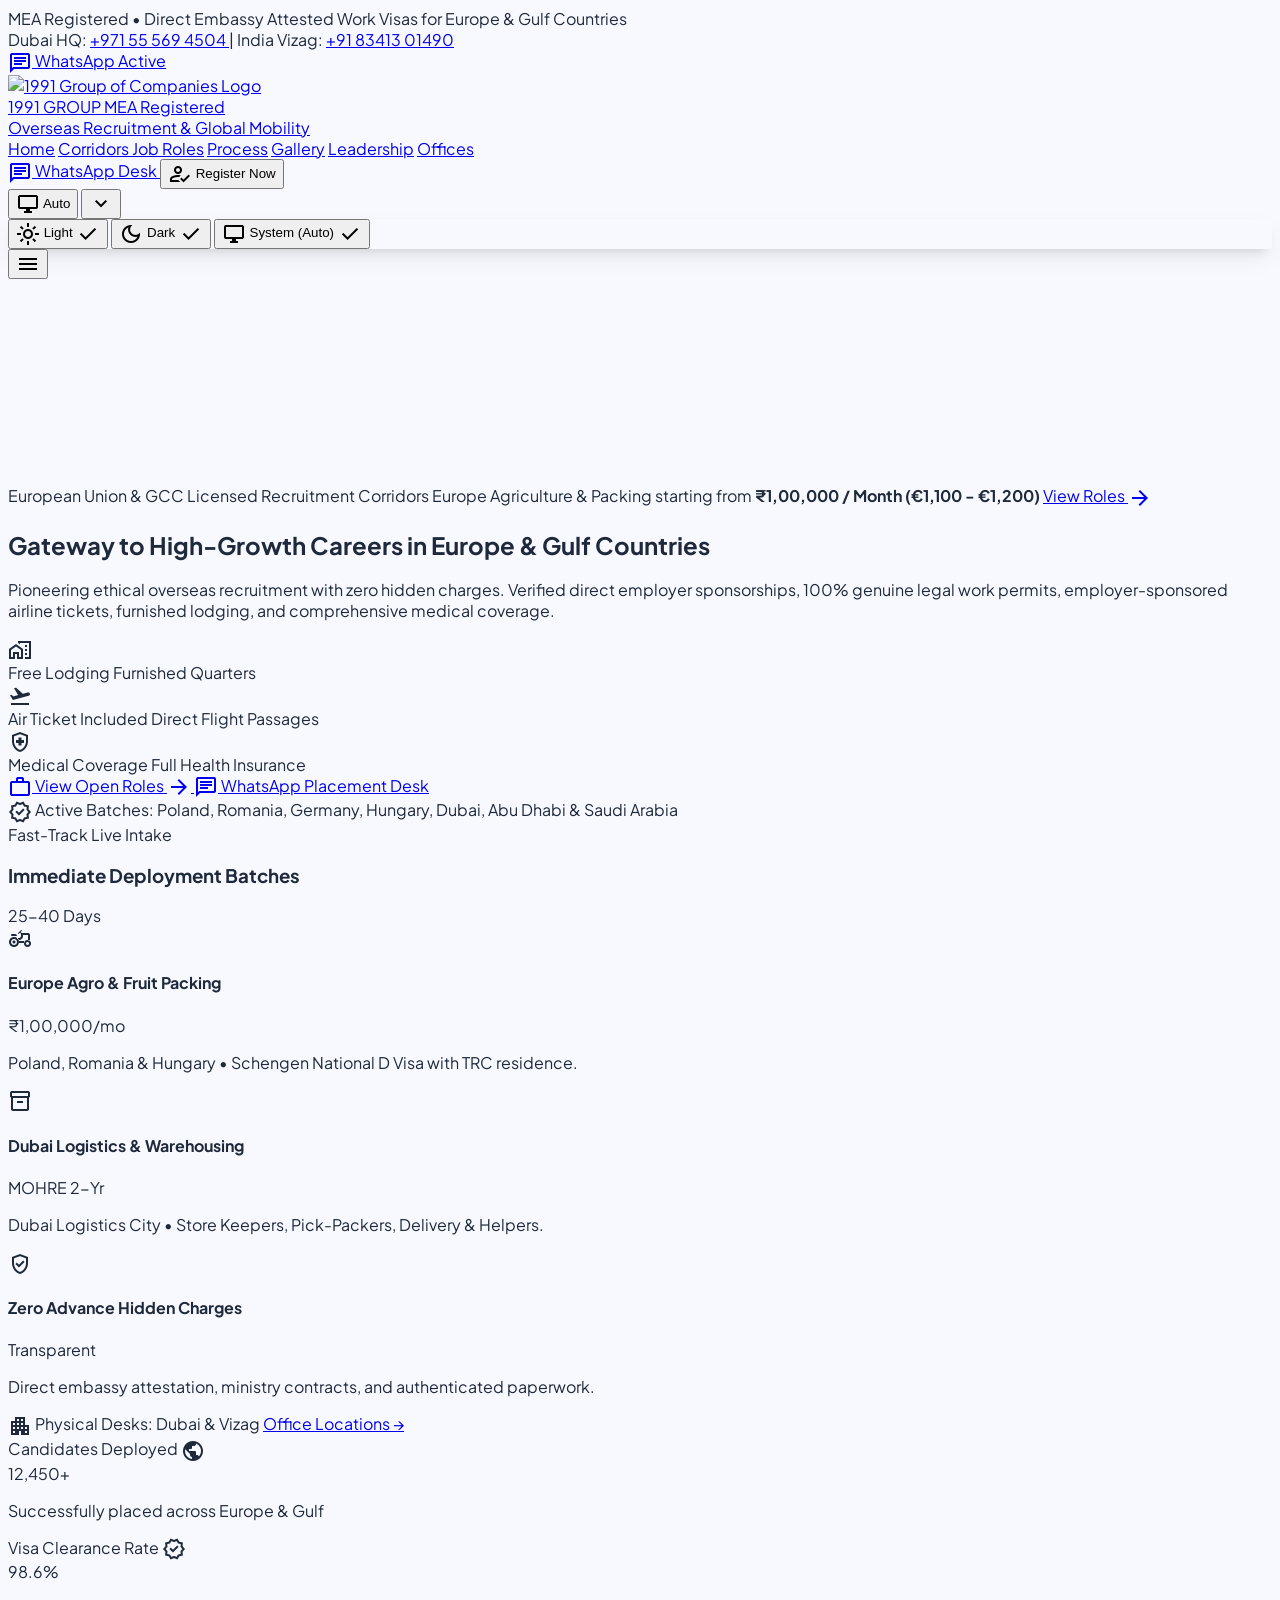
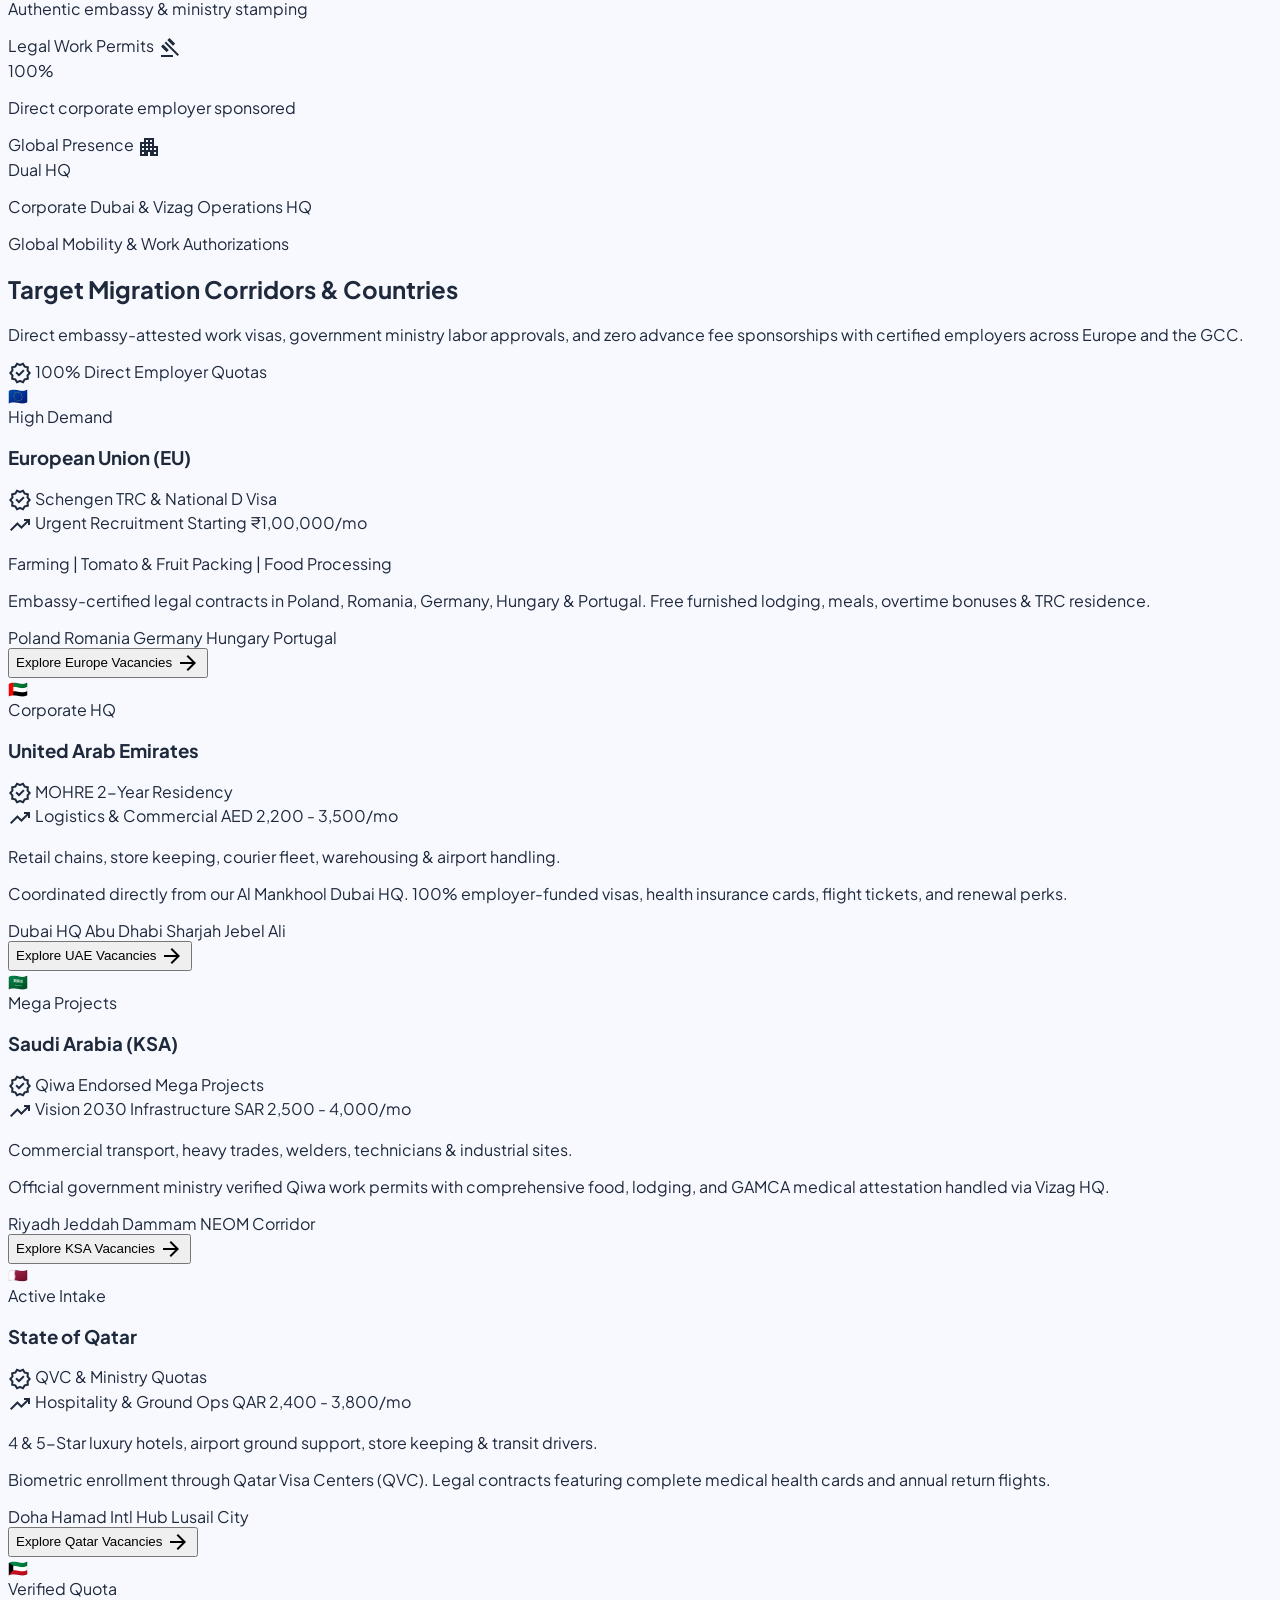
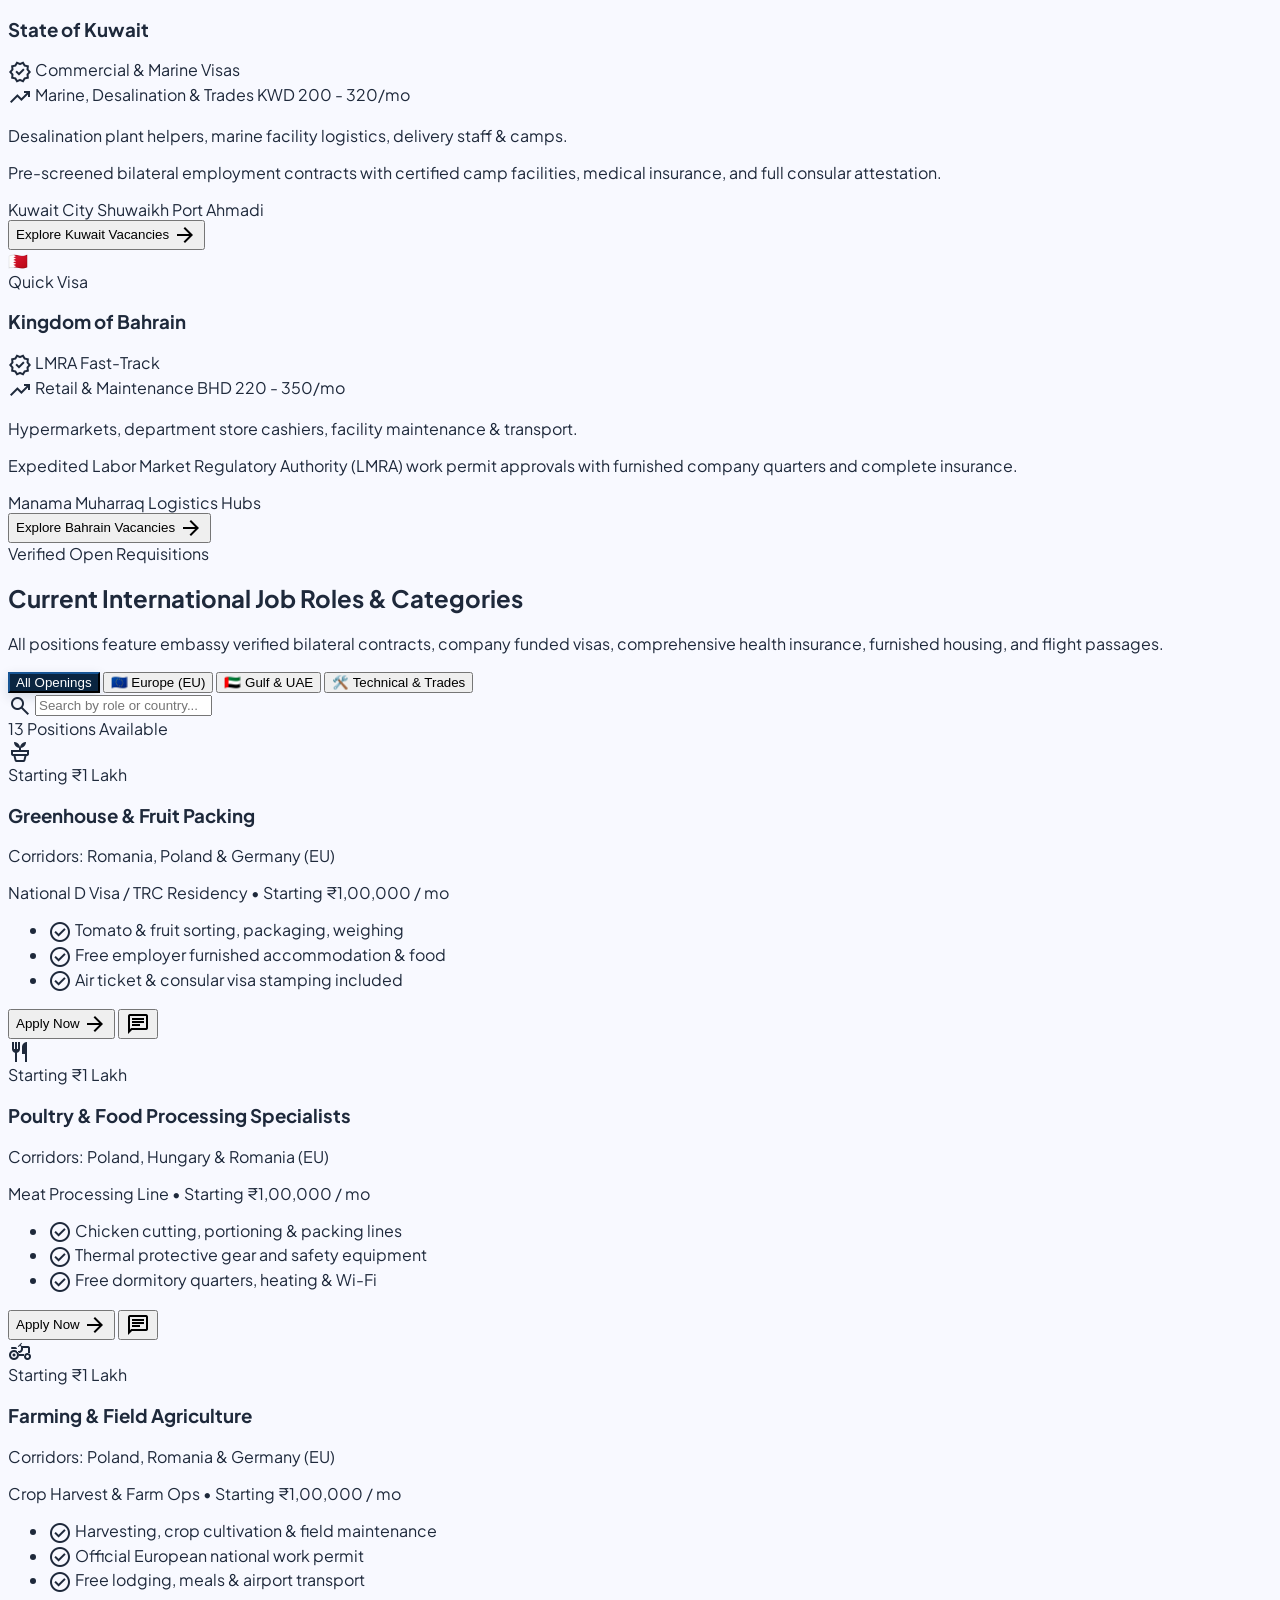
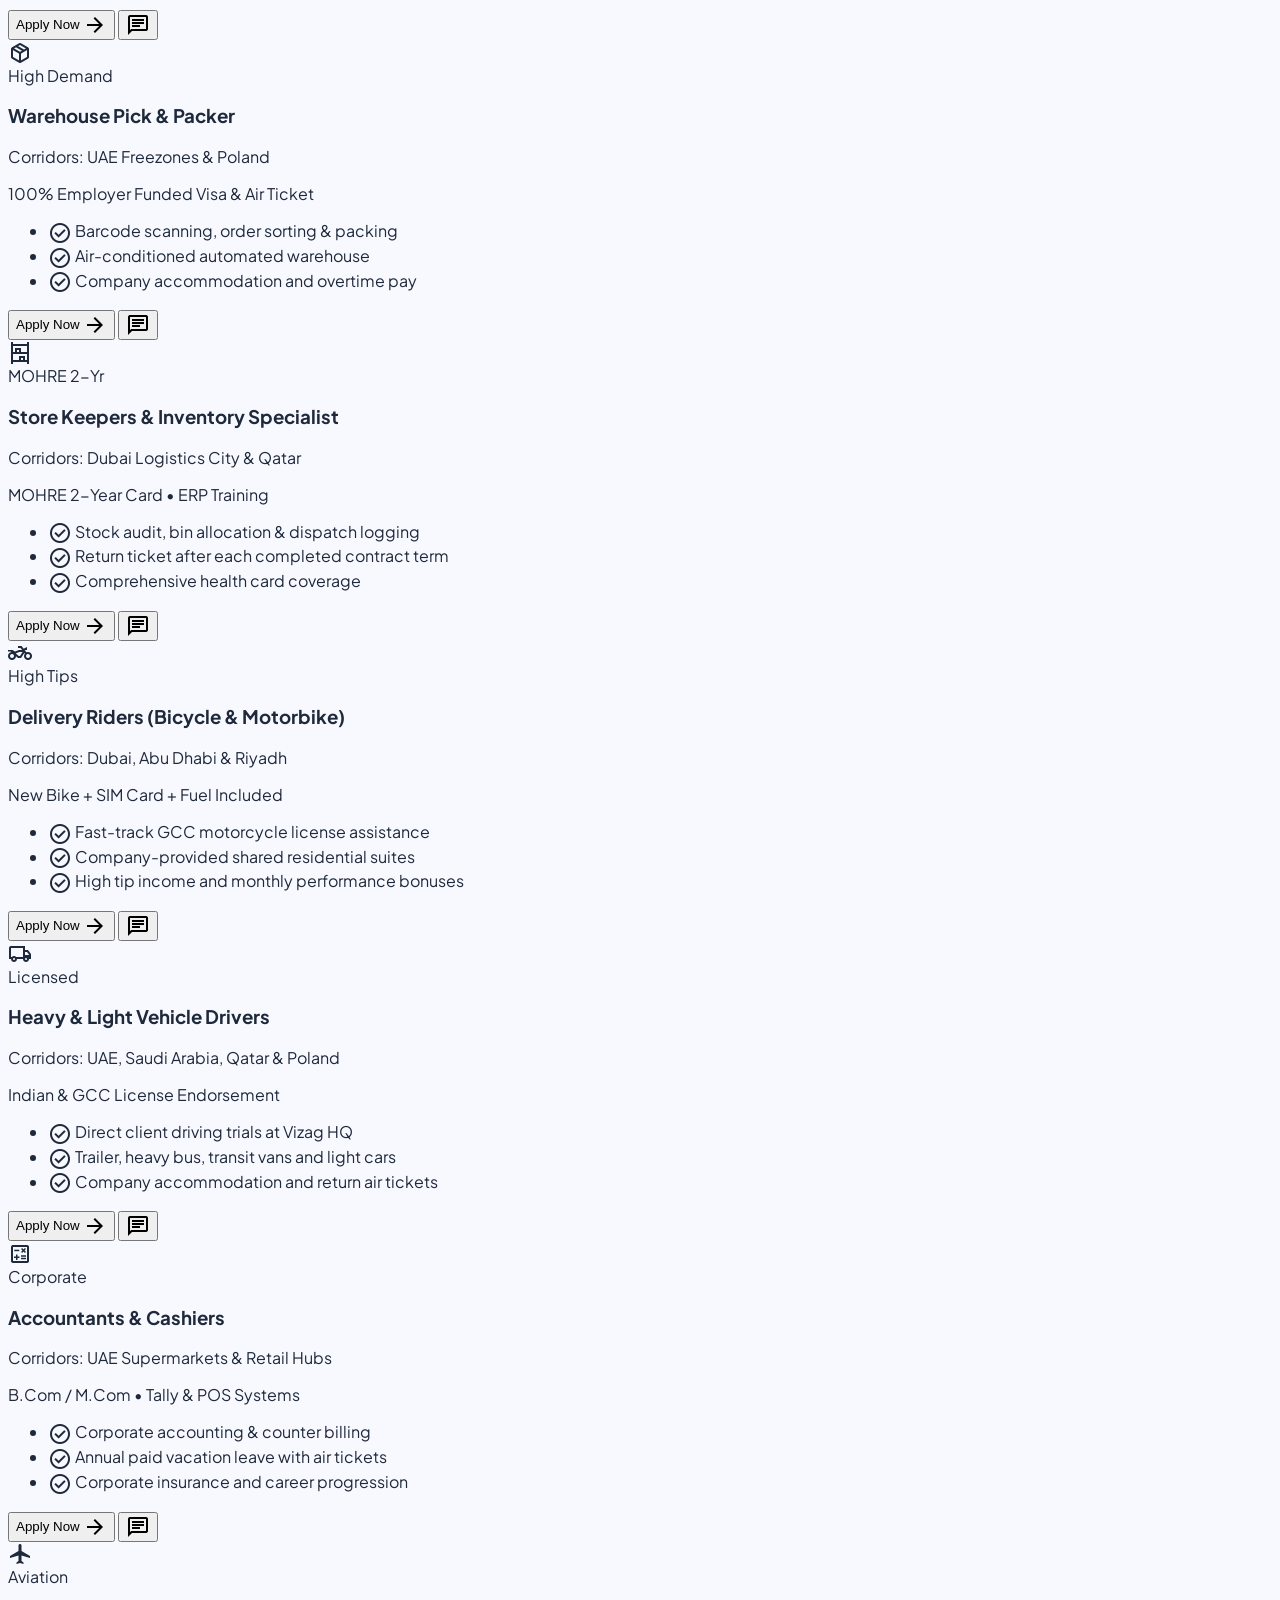
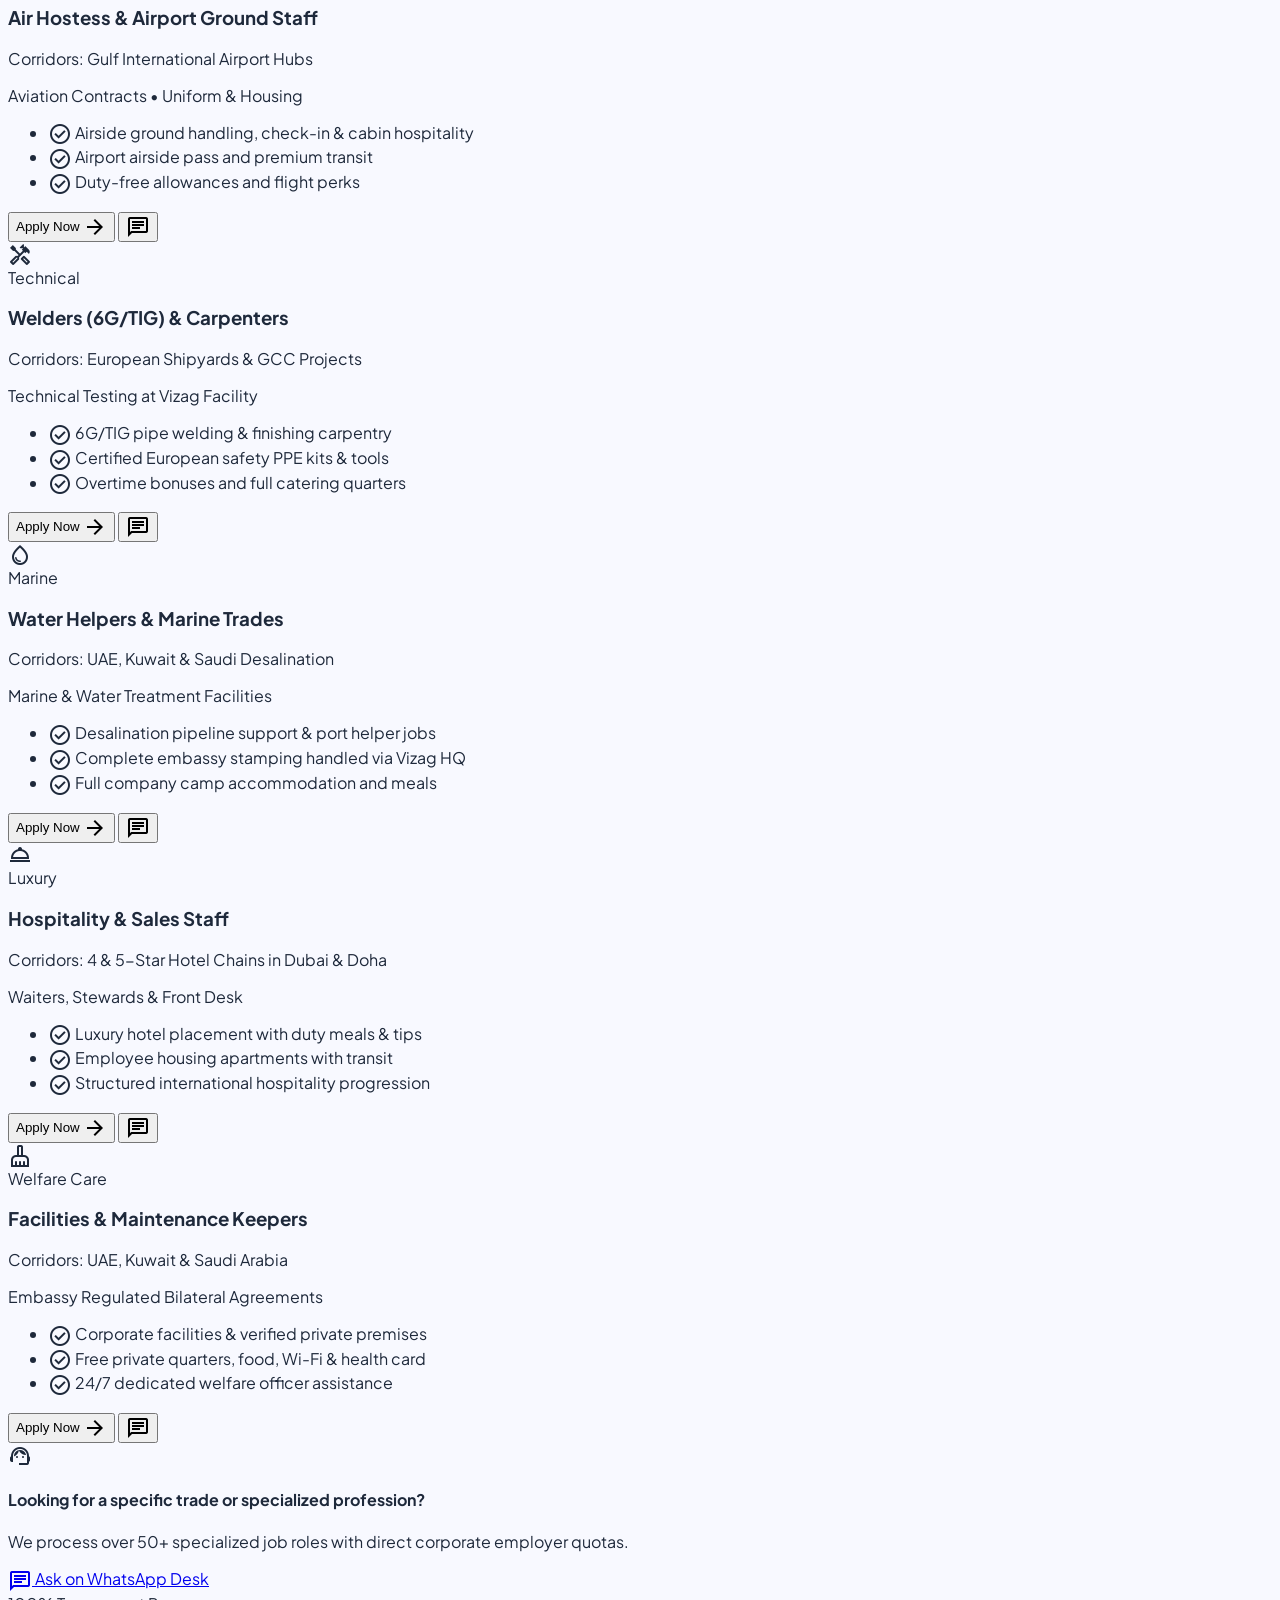
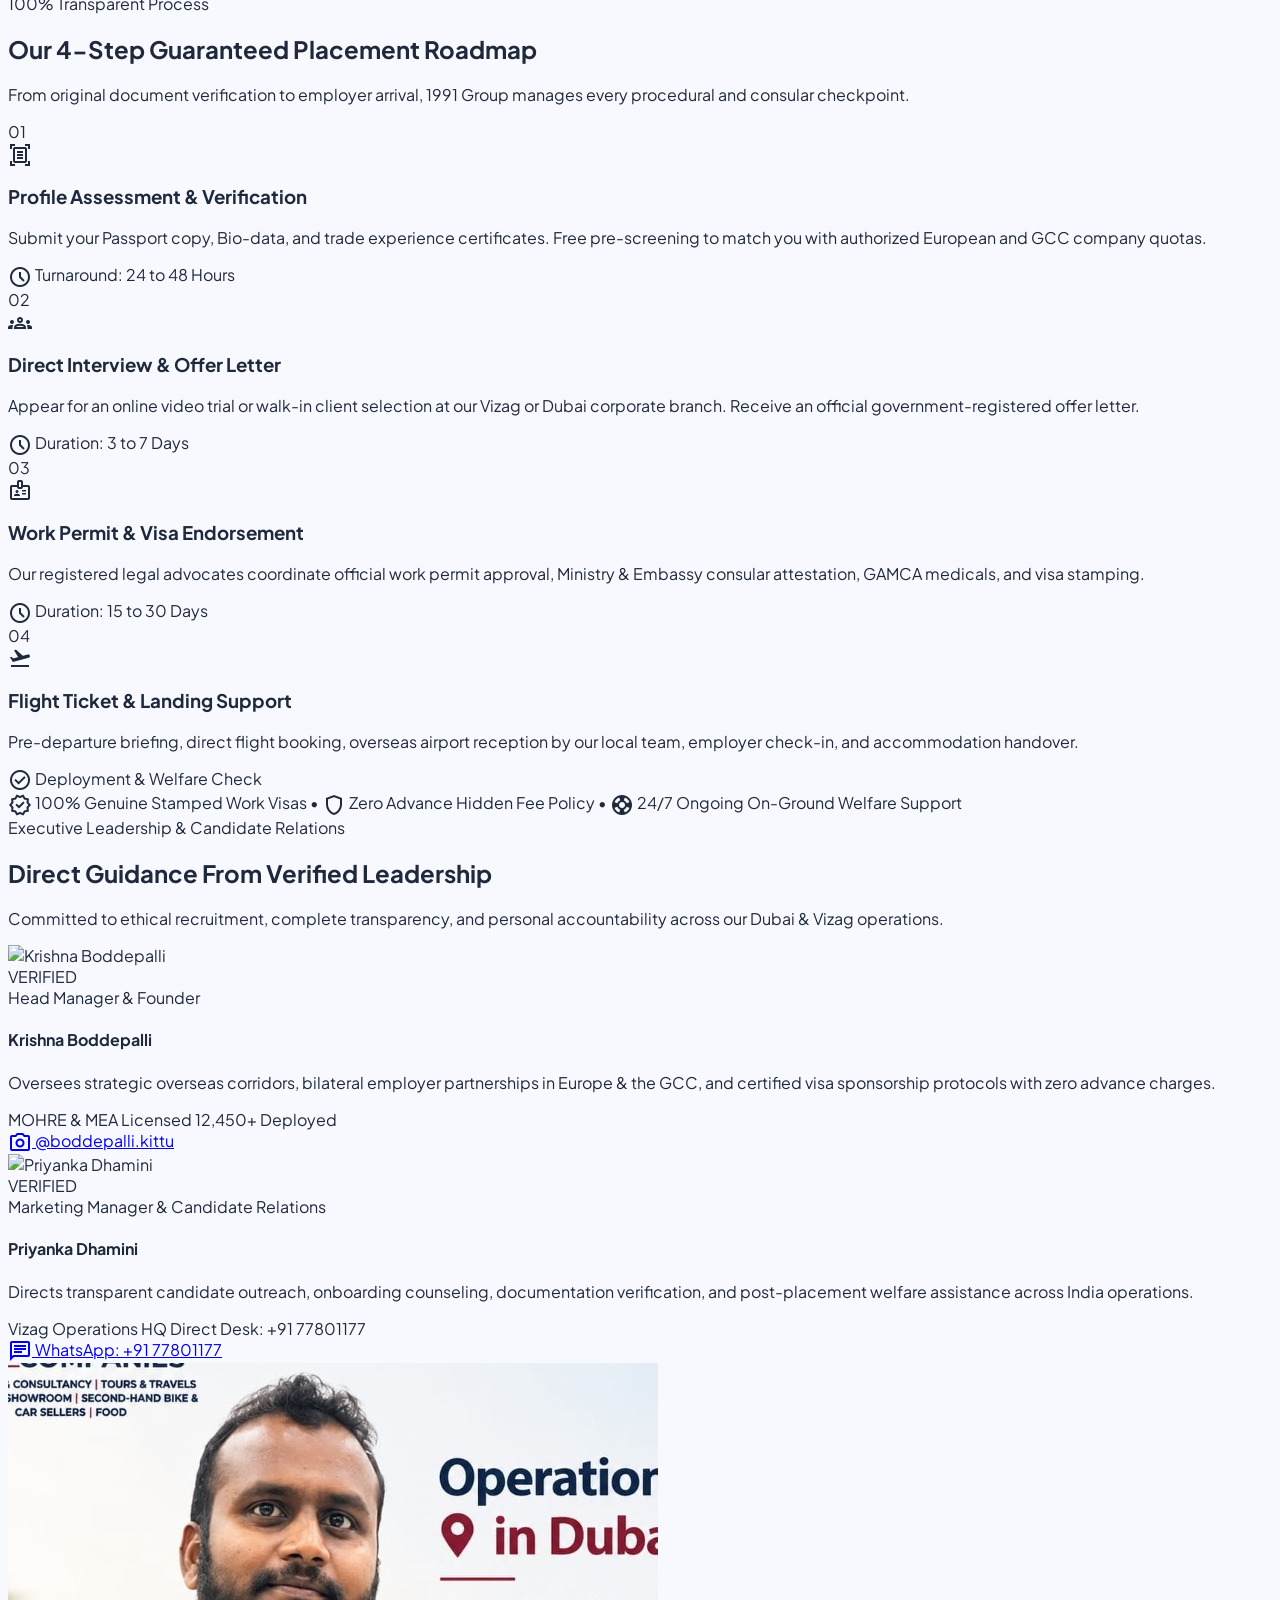
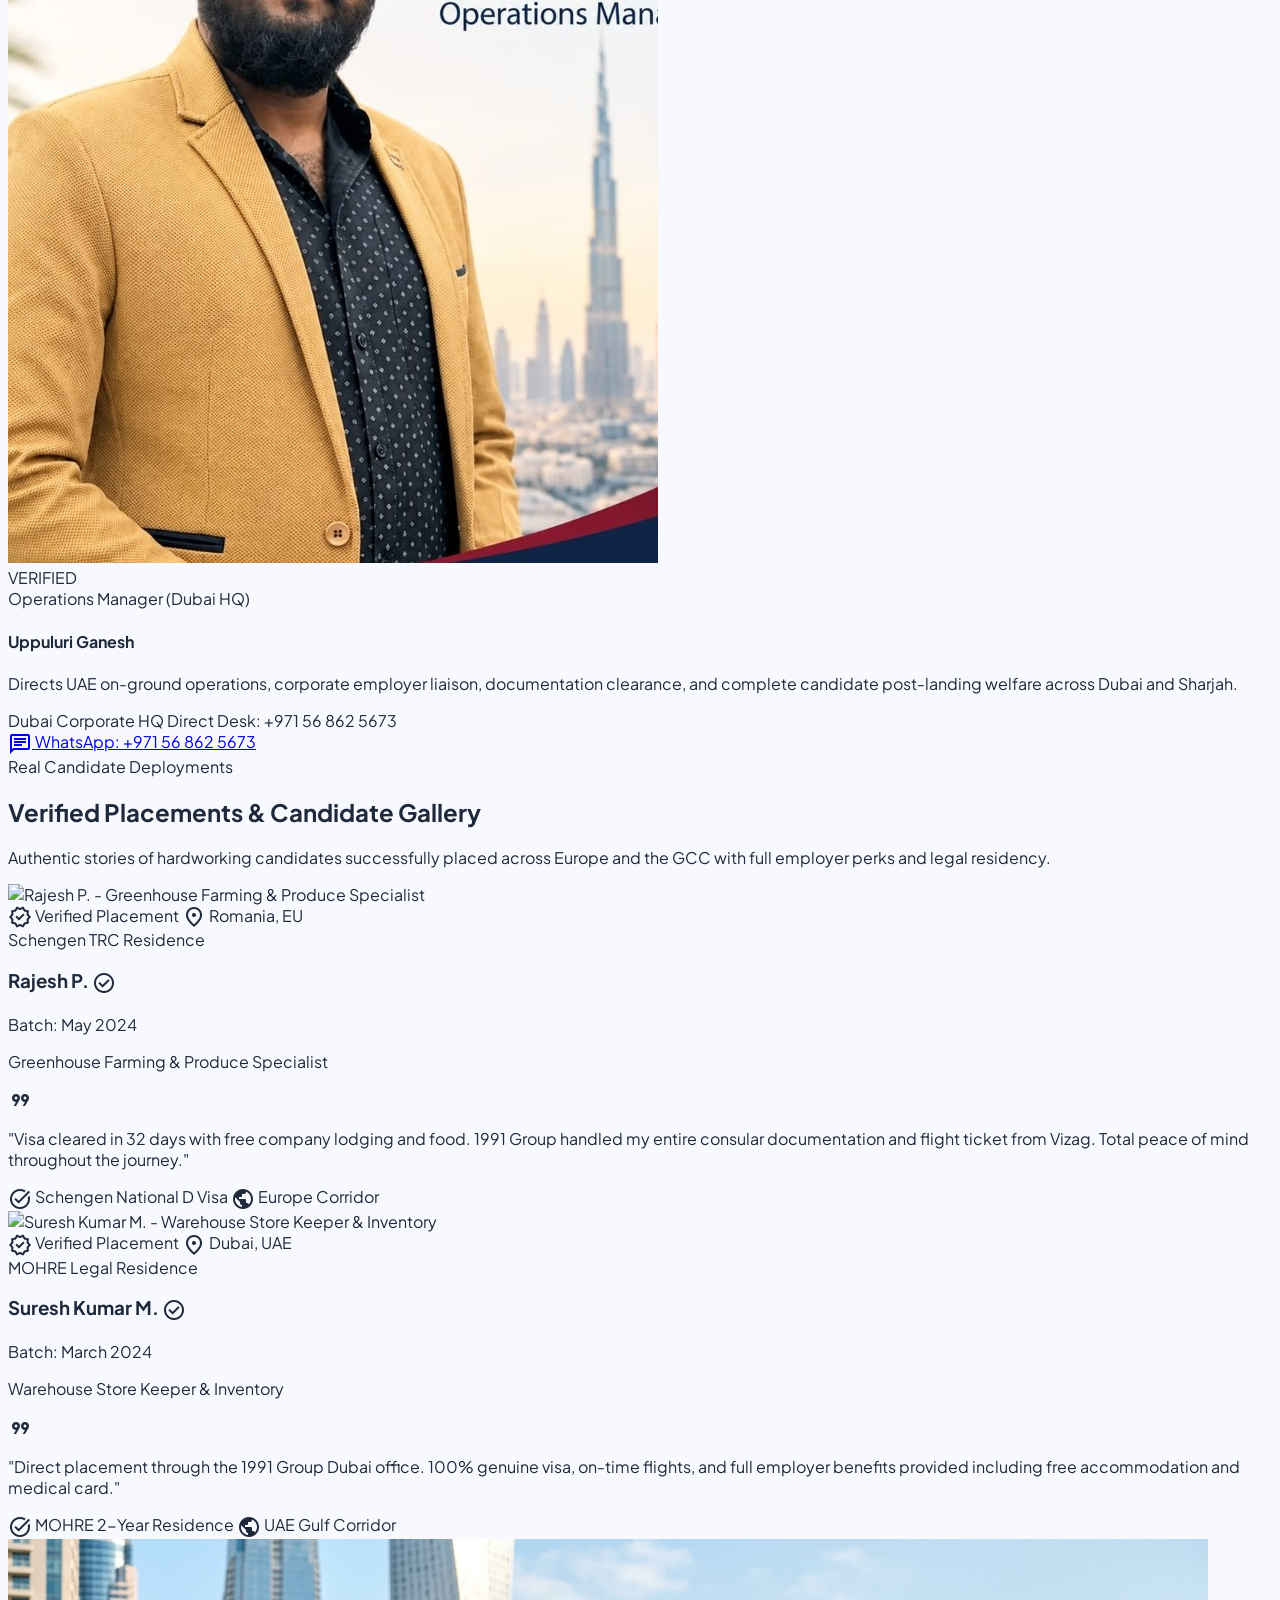
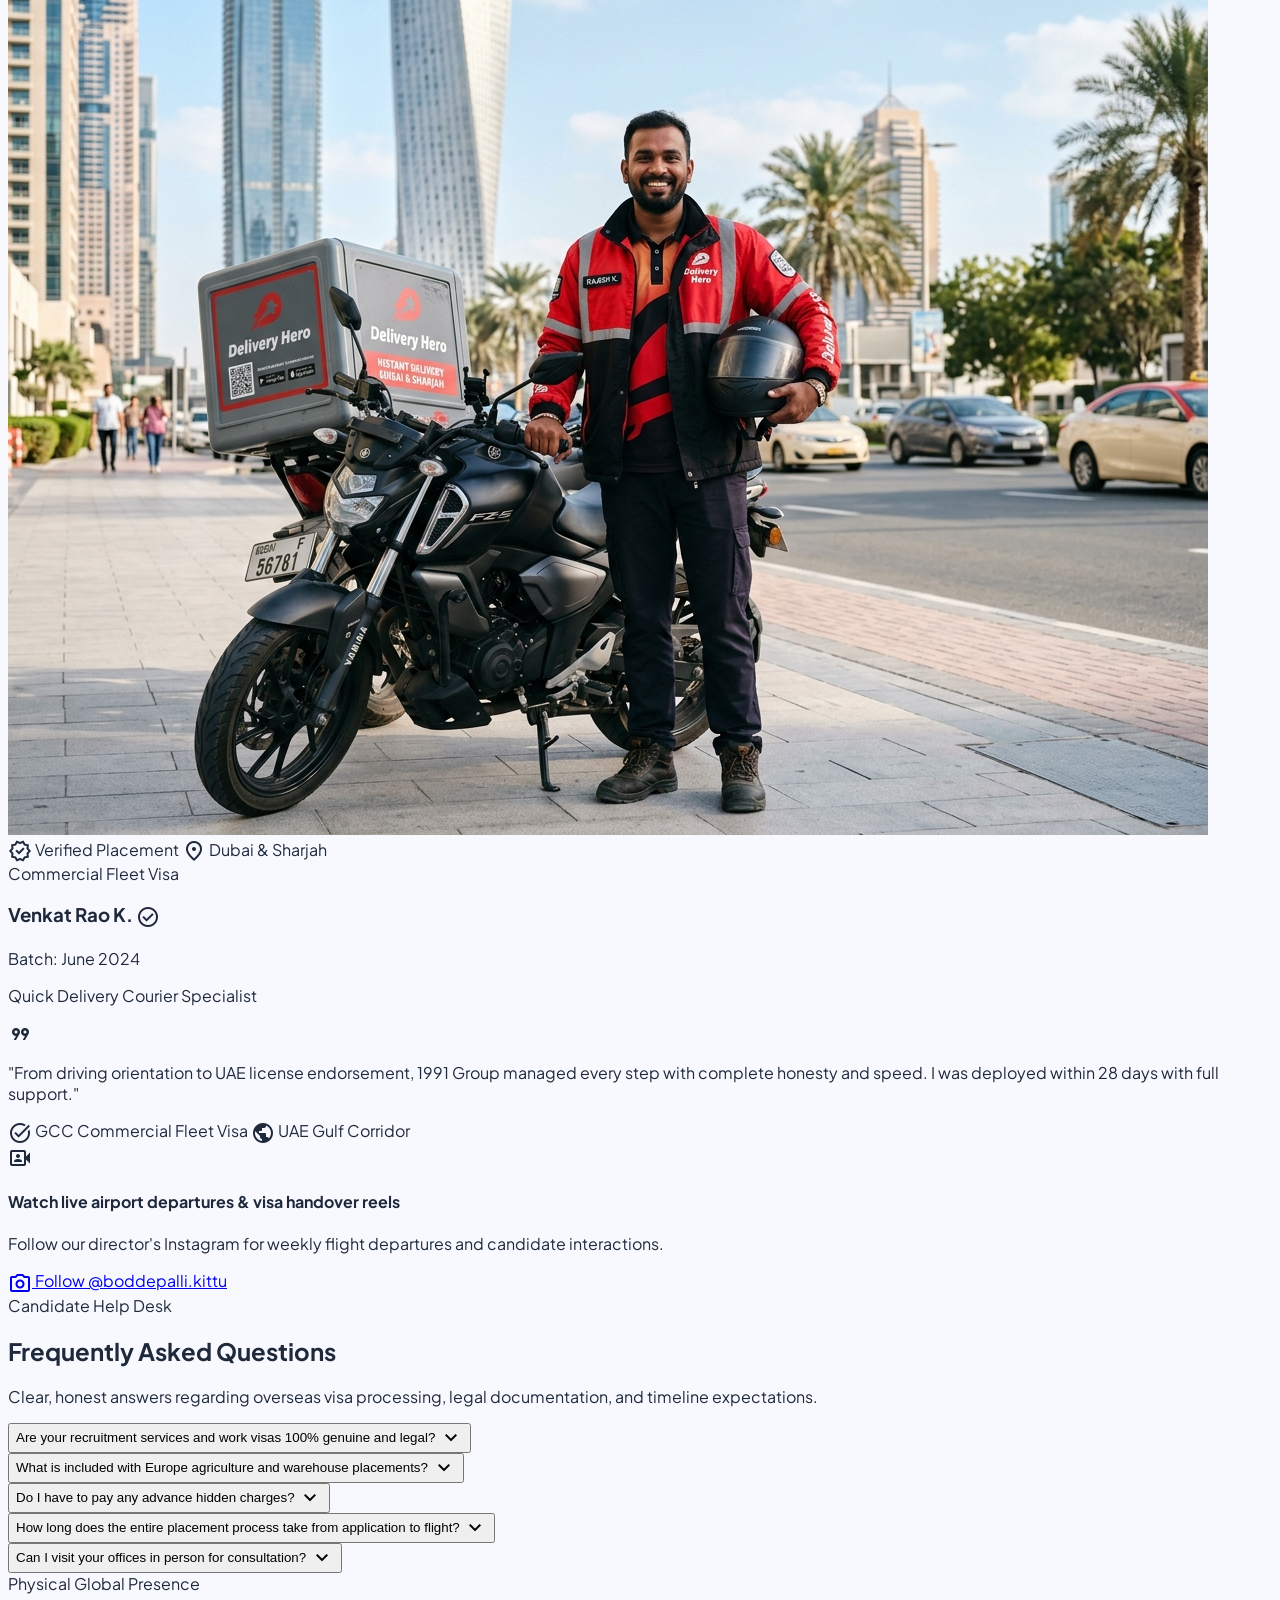
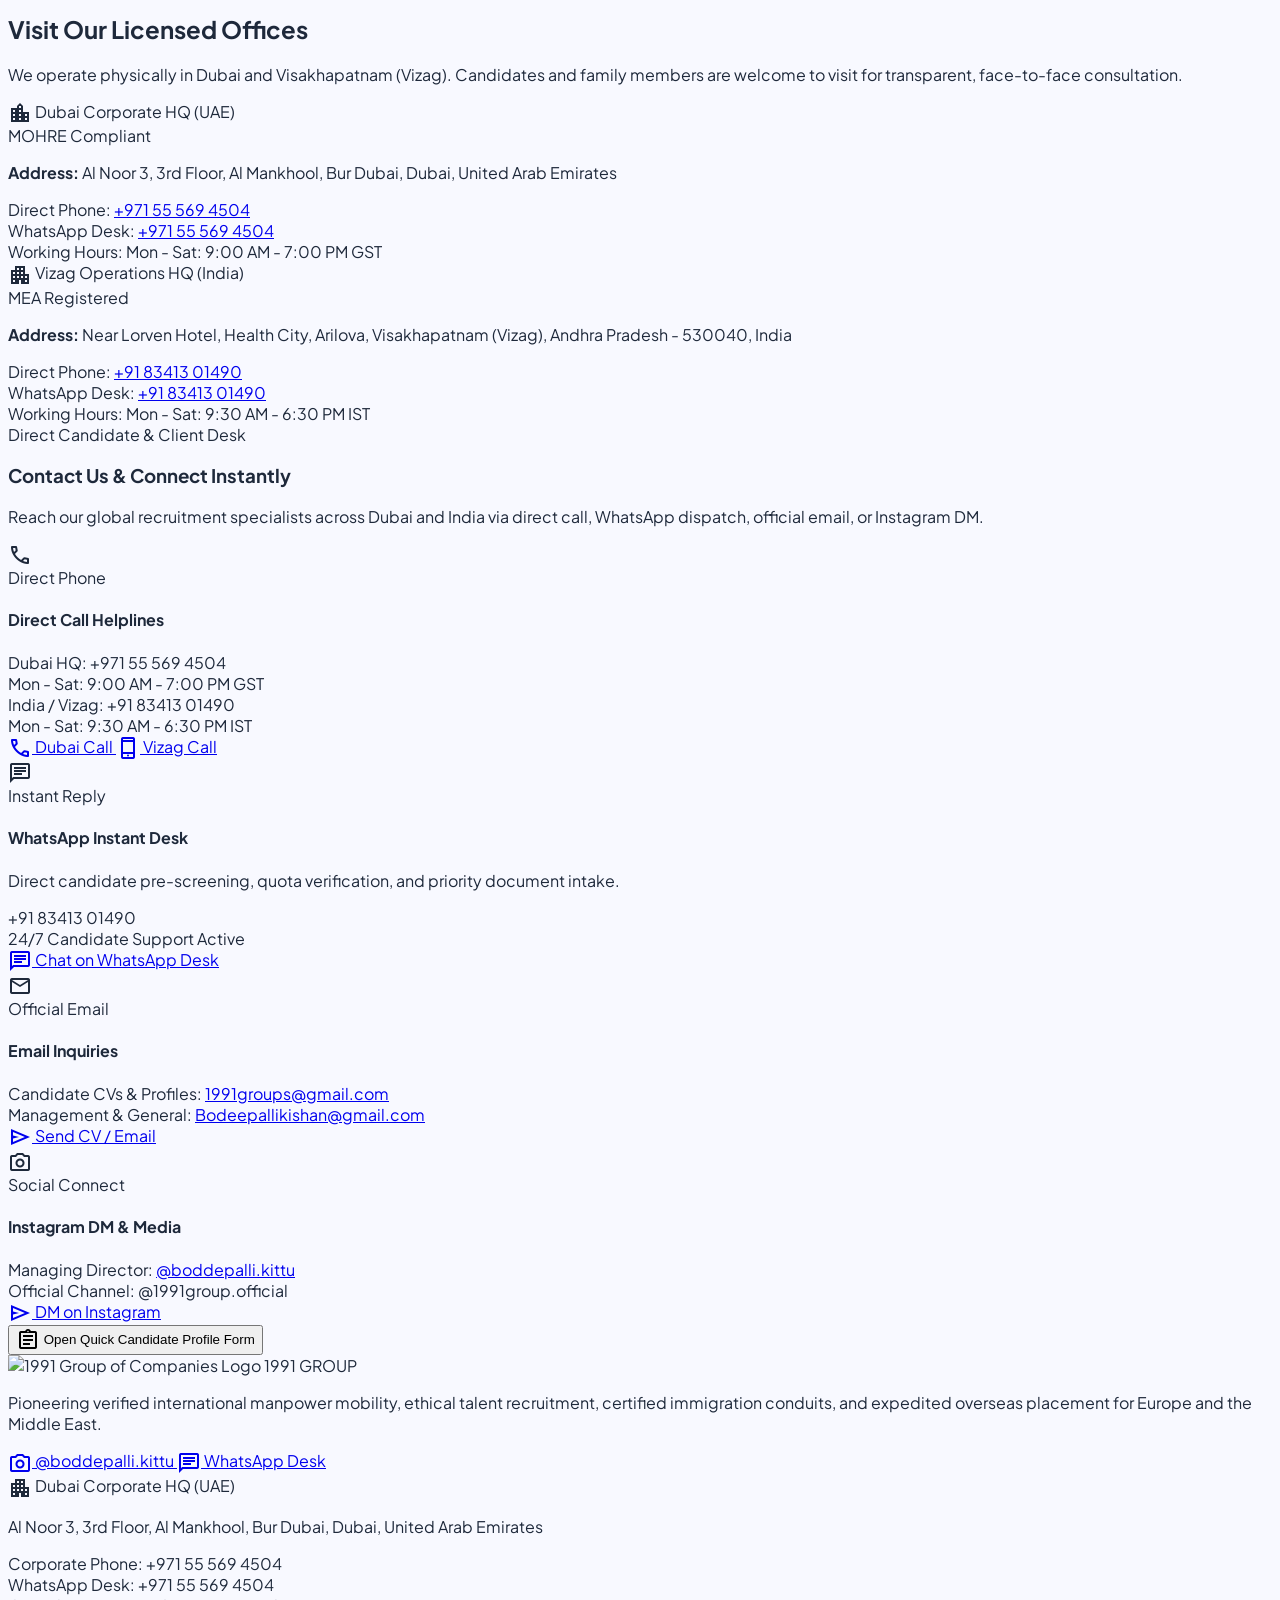
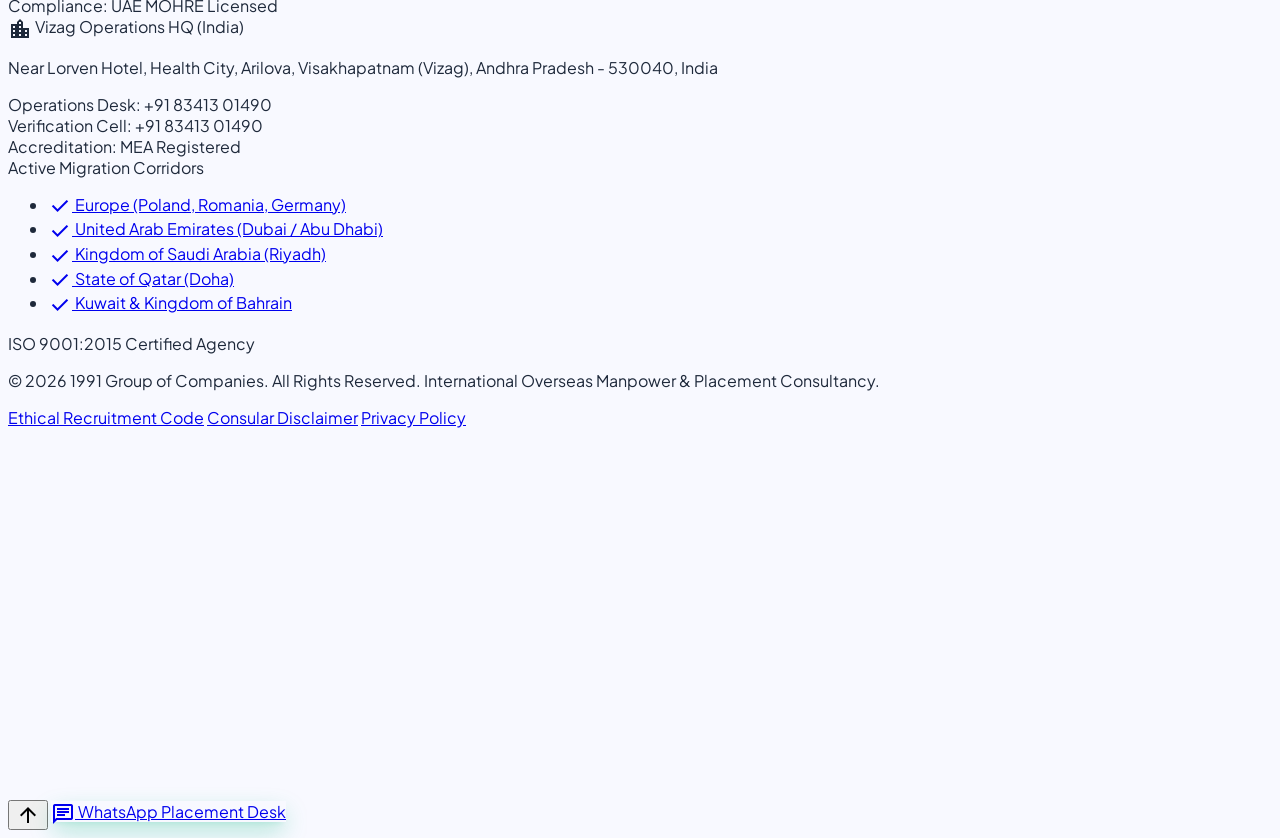
==== index.html @ 38b4b4c8 "feat: add Uppuluri Ganesh as Operations Manager in Dubai and replace Sharjah delivery photo with aut" ====
<!DOCTYPE html>
<html class="scroll-smooth bg-[#f8f9ff] text-slate-800" lang="en">
<head>
  <meta charset="utf-8">
  <meta content="width=device-width, initial-scale=1.0" name="viewport">
  
  <!-- Instant Theme Detector (Prevents theme flashing, defaults to system) -->
  <script>
    (function() {
      try {
        var preference = localStorage.getItem('app_theme_preference') || 'system';
        var isDark = preference === 'dark' || (preference === 'system' && window.matchMedia && window.matchMedia('(prefers-color-scheme: dark)').matches);
        if (isDark) {
          document.documentElement.classList.add('dark');
        } else {
          document.documentElement.classList.remove('dark');
        }
      } catch (e) {}
    })();
  </script>
  
  <!-- Primary Meta Tags -->
  <title>1991 Group of Companies | Overseas Manpower & Global Recruitment Consultancy</title>
  <meta name="title" content="1991 Group of Companies | Overseas Manpower & Global Recruitment Consultancy">
  <meta name="description" content="Verified international recruitment for Europe & Gulf countries. 100% legal work permits, employer-sponsored air tickets, furnished accommodation, and medical insurance.">
  <meta name="keywords" content="overseas recruitment, europe jobs, dubai jobs, poland jobs, romania work visa, vizag consultancy, 1991 group">
  <meta name="author" content="1991 Group of Companies">

  <!-- Open Graph / Facebook -->
  <meta property="og:type" content="website">
  <meta property="og:title" content="1991 Group of Companies | Overseas Manpower & Global Recruitment">
  <meta property="og:description" content="Verified direct employer sponsorships for Europe & Gulf countries with zero advance hidden charges.">

  <!-- Favicon -->
  <link rel="icon" type="image/svg+xml" href="data:image/svg+xml,<svg xmlns='http://www.w3.org/2000/svg' viewBox='0 0 100 100'><text y='.9em' font-size='90'>🌐</text></svg>">

  <!-- Fonts & Icons -->
  <link href="https://fonts.googleapis.com" rel="preconnect">
  <link crossorigin="" href="https://fonts.gstatic.com" rel="preconnect">
  <link href="https://fonts.googleapis.com/css2?family=Plus+Jakarta+Sans:wght@300;400;500;600;700;800&family=Inter:wght@400;500;600;700&display=swap" rel="stylesheet">
  <link href="https://fonts.googleapis.com/css2?family=Material+Symbols+Outlined:wght,FILL@100..700,0..1&display=swap" rel="stylesheet">

  <!-- Tailwind CSS via CDN with customized corporate tokens -->
  <script src="https://cdn.tailwindcss.com?plugins=forms,container-queries"></script>
  <script>
    tailwind.config = {
      darkMode: "class",
      theme: {
        extend: {
          colors: {
            brand: {
              navy: "#0a2540",
              dark: "#000f22",
              accent: "#059669",
              emerald: "#10b981",
              cyan: "#0284c7",
              amber: "#d97706",
              surface: "#f8f9ff"
            }
          },
          fontFamily: {
            sans: ['"Plus Jakarta Sans"', 'Inter', 'sans-serif'],
          }
        }
      }
    };
  </script>

  <!-- Custom Stylesheet -->
  <link rel="stylesheet" href="./css/style.css">
</head>

<body class="bg-[#f8f9ff] text-slate-800 antialiased selection:bg-emerald-500 selection:text-white">

  <!-- 1. TOP UTILITY & ANNOUNCEMENT BAR -->
  <aside class="bg-[#0a2540] text-slate-300 text-xs py-1.5 sm:py-2 border-b border-white/10 relative z-50">
    <div class="max-w-[1320px] mx-auto px-4 sm:px-6 flex items-center justify-between gap-3 text-[11px] sm:text-xs">
      <div class="flex items-center gap-2 overflow-hidden text-ellipsis whitespace-nowrap min-w-0">
        <span class="inline-flex items-center gap-1.5 px-2 py-0.5 rounded-full bg-emerald-500/20 text-emerald-300 text-[10px] font-bold uppercase tracking-wider border border-emerald-500/30 flex-shrink-0">
          <span class="w-1.5 h-1.5 rounded-full bg-emerald-400 animate-pulse"></span>
          <span data-bind="site.meaBadge">MEA Registered</span>
        </span>
        <span class="text-slate-400 hidden sm:inline">•</span>
        <span class="text-slate-200 font-medium truncate">
          Direct Embassy Attested Work Visas for Europe &amp; Gulf Countries
        </span>
      </div>
      <div class="flex items-center gap-3 sm:gap-4 flex-shrink-0">
        <div class="hidden lg:flex items-center gap-3 text-slate-300">
          <span class="text-slate-400">Dubai HQ:</span>
          <a href="tel:+971555694504" data-bind-href="contacts.dubaiOffice.phoneRaw" data-prefix="tel:" class="text-slate-200 hover:text-white font-semibold transition-colors">
            <span data-bind="contacts.dubaiOffice.phone">+971 55 569 4504</span>
          </a>
          <span class="text-white/20">|</span>
          <span class="text-slate-400">India Vizag:</span>
          <a href="tel:+918341301490" data-bind-href="contacts.vizagOffice.phoneRaw" data-prefix="tel:" class="text-slate-200 hover:text-white font-semibold transition-colors">
            <span data-bind="contacts.vizagOffice.phone">+91 83413 01490</span>
          </a>
        </div>
        <a href="https://wa.me/918341301490" data-bind-wa="default" target="_blank" rel="noopener noreferrer" class="inline-flex items-center gap-1.5 text-emerald-400 hover:text-emerald-300 font-bold transition-colors">
          <span class="w-1.5 h-1.5 rounded-full bg-emerald-400 animate-ping"></span>
          <span class="material-symbols-outlined text-[14px]">chat</span>
          <span class="hidden sm:inline">WhatsApp Active</span>
        </a>
      </div>
    </div>
  </aside>

  <!-- 2. MAIN NAVIGATION HEADER -->
  <header class="sticky top-0 z-40 bg-white/95 backdrop-blur-md border-b border-slate-200 shadow-sm transition-all">
    <div class="max-w-[1320px] mx-auto px-4 sm:px-6 h-16 sm:h-20 flex items-center justify-between gap-3 lg:gap-4">
      
      <!-- Brand / Logo Area -->
      <div class="flex items-center gap-2.5 sm:gap-4 py-1.5 flex-shrink-0">
        <a href="#hero" class="flex items-center gap-2.5 sm:gap-3.5 group select-none">
          <img alt="1991 Group of Companies Logo" class="h-9 sm:h-12 w-auto object-contain block group-hover:scale-105 transition-transform duration-300" src="https://lh3.googleusercontent.com/aida-public/[base64]">
          <div class="hidden sm:block h-7 sm:h-8 w-px bg-slate-200/90"></div>
          <div class="flex flex-col justify-center">
            <div class="flex items-center gap-1.5 sm:gap-2">
              <span class="font-extrabold tracking-tight text-slate-900 text-sm sm:text-base lg:text-lg group-hover:text-emerald-600 transition-colors" data-bind="site.brandShort">1991 GROUP</span>
              <span class="inline-flex items-center gap-1 px-1.5 sm:px-2 py-0.5 rounded-full bg-emerald-50 text-emerald-700 border border-emerald-200 text-[9px] sm:text-[10px] font-bold tracking-wide uppercase">
                <span class="w-1.5 h-1.5 rounded-full bg-emerald-500 animate-pulse"></span>
                <span data-bind="site.meaBadge">MEA Registered</span>
              </span>
            </div>
            <span class="hidden md:block text-[11px] text-slate-500 font-medium tracking-wide truncate max-w-[200px] lg:max-w-none" data-bind="site.tagline">Overseas Recruitment &amp; Global Mobility</span>
          </div>
        </a>
      </div>

      <!-- Desktop Nav Links (Streamlined to prevent collision on laptops and standard displays) -->
      <nav class="hidden xl:flex items-center gap-0.5 px-3 py-1.5 rounded-full bg-slate-100/90 border border-slate-200/90 text-xs font-semibold text-slate-600 shadow-sm flex-shrink-0">
        <a href="#hero" class="px-3 py-1.5 rounded-full text-slate-900 bg-white shadow-sm hover:text-emerald-600 transition-all">Home</a>
        <a href="#corridors" class="px-2.5 py-1.5 rounded-full hover:bg-white hover:text-emerald-600 transition-all flex items-center gap-1">
          Corridors
          <span class="w-1.5 h-1.5 rounded-full bg-emerald-500 animate-ping"></span>
        </a>
        <a href="#open-categories" class="px-2.5 py-1.5 rounded-full hover:bg-white hover:text-emerald-600 transition-all">Job Roles</a>
        <a href="#placement-roadmap" class="px-2.5 py-1.5 rounded-full hover:bg-white hover:text-emerald-600 transition-all">Process</a>
        <a href="#candidate-gallery" class="px-2.5 py-1.5 rounded-full hover:bg-white hover:text-emerald-600 transition-all">Gallery</a>
        <a href="#leadership" class="px-2.5 py-1.5 rounded-full hover:bg-white hover:text-emerald-600 transition-all">Leadership</a>
        <a href="#offices" class="px-2.5 py-1.5 rounded-full hover:bg-white hover:text-emerald-600 transition-all">Offices</a>
      </nav>

      <!-- Call to Action Desk & Direct Links -->
      <div class="flex items-center gap-1.5 sm:gap-2.5 flex-shrink-0">
        <!-- WhatsApp Desk Button (Compact on mobile, pill on sm+) -->
        <a class="inline-flex items-center justify-center gap-1.5 p-2 sm:px-3 sm:py-2 rounded-xl bg-emerald-50 hover:bg-emerald-100 text-emerald-800 border border-emerald-200 hover:border-emerald-300 text-xs font-bold transition-all shadow-sm flex-shrink-0" href="https://wa.me/918341301490" data-bind-wa="default" target="_blank" rel="noopener noreferrer" title="WhatsApp Placement Desk">
          <span class="w-2 h-2 rounded-full bg-emerald-500 animate-pulse"></span>
          <span class="material-symbols-outlined text-[17px] text-emerald-600">chat</span>
          <span class="hidden sm:inline">WhatsApp Desk</span>
        </a>

        <!-- Register Now Button (sm and above) -->
        <button onclick="openApplyModal('Direct Inquiry', 'Global Corridors')" class="hidden sm:inline-flex items-center gap-1.5 px-3.5 sm:px-4 py-2 rounded-xl bg-slate-900 hover:bg-emerald-600 text-white font-bold text-xs shadow-sm transition-all flex-shrink-0">
          <span class="material-symbols-outlined text-[16px]">how_to_reg</span>
          <span>Register Now</span>
        </button>

        <!-- Theme Switcher Toggle (Desktop & Tablet) -->
        <div class="relative flex items-center rounded-xl bg-slate-100/90 hover:bg-slate-200/90 border border-slate-200/90 shadow-sm transition-all" id="theme-dropdown-container">
          <button id="theme-toggle-btn" type="button" class="inline-flex items-center justify-center gap-1.5 py-2 pl-2.5 pr-1 text-slate-700 hover:text-slate-900 text-xs font-bold transition-all focus:outline-none" aria-label="Toggle Color Theme" title="Toggle Theme (Auto -> Dark -> Light)">
            <span id="theme-toggle-icon" class="material-symbols-outlined text-[18px]">desktop_windows</span>
            <span id="theme-toggle-label" class="hidden md:inline text-[11px] font-semibold">Auto</span>
          </button>
          <button id="theme-chevron-btn" type="button" class="py-2 pr-2 pl-0.5 text-slate-400 hover:text-slate-700 transition-colors focus:outline-none" aria-label="Choose Theme Options" title="Theme Options">
            <span class="material-symbols-outlined text-[15px]">expand_more</span>
          </button>
          
          <!-- Dropdown Menu -->
          <div id="theme-dropdown-menu" class="hidden absolute right-0 top-full mt-2 w-44 rounded-2xl bg-white shadow-xl border border-slate-200/80 p-1.5 z-50 transition-all">
            <button type="button" data-theme-val="light" class="theme-menu-item w-full flex items-center justify-between px-3 py-2 rounded-xl text-xs font-semibold text-slate-700 hover:bg-slate-50 hover:text-slate-900 transition-colors">
              <span class="flex items-center gap-2">
                <span class="material-symbols-outlined text-amber-500 text-[18px]">light_mode</span> Light
              </span>
              <span class="material-symbols-outlined text-emerald-600 text-[16px] check-icon hidden">check</span>
            </button>
            <button type="button" data-theme-val="dark" class="theme-menu-item w-full flex items-center justify-between px-3 py-2 rounded-xl text-xs font-semibold text-slate-700 hover:bg-slate-50 hover:text-slate-900 transition-colors">
              <span class="flex items-center gap-2">
                <span class="material-symbols-outlined text-cyan-500 text-[18px]">dark_mode</span> Dark
              </span>
              <span class="material-symbols-outlined text-emerald-600 text-[16px] check-icon hidden">check</span>
            </button>
            <button type="button" data-theme-val="system" class="theme-menu-item w-full flex items-center justify-between px-3 py-2 rounded-xl text-xs font-semibold text-slate-700 hover:bg-slate-50 hover:text-slate-900 transition-colors active">
              <span class="flex items-center gap-2">
                <span class="material-symbols-outlined text-slate-400 text-[18px]">desktop_windows</span> System (Auto)
              </span>
              <span class="material-symbols-outlined text-emerald-600 text-[16px] check-icon">check</span>
            </button>
          </div>
        </div>

        <!-- Mobile Menu Toggle Button -->
        <button id="mobile-menu-btn" class="xl:hidden p-2 rounded-xl text-slate-700 hover:bg-slate-100 focus:outline-none transition-colors flex items-center justify-center flex-shrink-0" aria-label="Open Navigation Menu">
          <span class="material-symbols-outlined text-2xl">menu</span>
        </button>
      </div>
    </div>
  </header>

  <!-- Slide-In Mobile Navigation Drawer with Backdrop -->
  <div id="mobile-menu" class="drawer-backdrop hidden fixed inset-0 z-50 bg-slate-900/60 backdrop-blur-sm xl:hidden">
    <div class="drawer-panel fixed top-0 right-0 bottom-0 w-full max-w-xs sm:max-w-sm bg-white shadow-2xl p-6 flex flex-col justify-between overflow-y-auto">
      <div>
        <!-- Drawer Header -->
        <div class="flex items-center justify-between pb-4 border-b border-slate-100 mb-5">
          <div class="flex items-center gap-2.5">
            <span class="font-extrabold tracking-tight text-slate-900 text-base" data-bind="site.brandShort">1991 GROUP</span>
            <span class="px-2 py-0.5 rounded-full bg-emerald-50 text-emerald-700 border border-emerald-200 text-[10px] font-bold uppercase">
              MEA Registered
            </span>
          </div>
          <button id="mobile-menu-close" class="w-8 h-8 rounded-full bg-slate-100 hover:bg-slate-200 text-slate-700 flex items-center justify-center transition-colors" aria-label="Close Menu">
            <span class="material-symbols-outlined text-xl">close</span>
          </button>
        </div>

        <!-- Navigation Links -->
        <nav class="flex flex-col space-y-1 text-sm font-semibold text-slate-700">
          <a href="#hero" class="p-2.5 rounded-xl hover:bg-slate-50 hover:text-emerald-600 transition-colors flex items-center justify-between">
            <span class="flex items-center gap-3">
              <span class="material-symbols-outlined text-slate-400 text-lg">home</span> Home
            </span>
            <span class="material-symbols-outlined text-xs text-slate-400">chevron_right</span>
          </a>
          <a href="#corridors" class="p-2.5 rounded-xl hover:bg-slate-50 hover:text-emerald-600 transition-colors flex items-center justify-between">
            <span class="flex items-center gap-3">
              <span class="material-symbols-outlined text-slate-400 text-lg">public</span> Target Corridors
            </span>
            <span class="material-symbols-outlined text-xs text-slate-400">chevron_right</span>
          </a>
          <a href="#open-categories" class="p-2.5 rounded-xl hover:bg-slate-50 hover:text-emerald-600 transition-colors flex items-center justify-between">
            <span class="flex items-center gap-3">
              <span class="material-symbols-outlined text-slate-400 text-lg">work</span> Open Job Roles
            </span>
            <span class="material-symbols-outlined text-xs text-slate-400">chevron_right</span>
          </a>
          <a href="#placement-roadmap" class="p-2.5 rounded-xl hover:bg-slate-50 hover:text-emerald-600 transition-colors flex items-center justify-between">
            <span class="flex items-center gap-3">
              <span class="material-symbols-outlined text-slate-400 text-lg">timeline</span> 4-Step Process
            </span>
            <span class="material-symbols-outlined text-xs text-slate-400">chevron_right</span>
          </a>
          <a href="#candidate-gallery" class="p-2.5 rounded-xl hover:bg-slate-50 hover:text-emerald-600 transition-colors flex items-center justify-between">
            <span class="flex items-center gap-3">
              <span class="material-symbols-outlined text-slate-400 text-lg">photo_library</span> Success Gallery
            </span>
            <span class="material-symbols-outlined text-xs text-slate-400">chevron_right</span>
          </a>
          <a href="#leadership" class="p-2.5 rounded-xl hover:bg-slate-50 hover:text-emerald-600 transition-colors flex items-center justify-between">
            <span class="flex items-center gap-3">
              <span class="material-symbols-outlined text-slate-400 text-lg">badge</span> Leadership
            </span>
            <span class="material-symbols-outlined text-xs text-slate-400">chevron_right</span>
          </a>
          <a href="#faqs" class="p-2.5 rounded-xl hover:bg-slate-50 hover:text-emerald-600 transition-colors flex items-center justify-between">
            <span class="flex items-center gap-3">
              <span class="material-symbols-outlined text-slate-400 text-lg">help</span> Candidate FAQs
            </span>
            <span class="material-symbols-outlined text-xs text-slate-400">chevron_right</span>
          </a>
          <a href="#offices" class="p-2.5 rounded-xl hover:bg-slate-50 hover:text-emerald-600 transition-colors flex items-center justify-between">
            <span class="flex items-center gap-3">
              <span class="material-symbols-outlined text-slate-400 text-lg">apartment</span> Office Locations
            </span>
            <span class="material-symbols-outlined text-xs text-slate-400">chevron_right</span>
          </a>
        </nav>

        <!-- Theme Switcher in Mobile Drawer -->
        <div class="mt-4 pt-4 border-t border-slate-100">
          <div class="text-[11px] font-bold uppercase tracking-wider text-slate-500 mb-2 flex items-center justify-between">
            <span class="flex items-center gap-1.5">
              <span class="material-symbols-outlined text-[15px]">palette</span> Appearance
            </span>
            <span id="mobile-theme-status" class="text-[10px] text-emerald-600 font-semibold">System Theme</span>
          </div>
          <div class="grid grid-cols-3 gap-1.5 bg-slate-100 p-1 rounded-xl" id="mobile-theme-switcher">
            <button type="button" data-theme-val="light" class="theme-btn-option flex items-center justify-center gap-1 py-1.5 px-2 rounded-lg text-xs font-semibold text-slate-600 hover:text-slate-900 transition-all">
              <span class="material-symbols-outlined text-[15px]">light_mode</span> Light
            </button>
            <button type="button" data-theme-val="dark" class="theme-btn-option flex items-center justify-center gap-1 py-1.5 px-2 rounded-lg text-xs font-semibold text-slate-600 hover:text-slate-900 transition-all">
              <span class="material-symbols-outlined text-[15px]">dark_mode</span> Dark
            </button>
            <button type="button" data-theme-val="system" class="theme-btn-option flex items-center justify-center gap-1 py-1.5 px-2 rounded-lg text-xs font-semibold text-slate-600 hover:text-slate-900 transition-all active">
              <span class="material-symbols-outlined text-[15px]">desktop_windows</span> Auto
            </button>
          </div>
        </div>
      </div>

      <!-- Quick Action Desk in Mobile Drawer -->
      <div class="pt-5 border-t border-slate-100 space-y-2.5">
        <button onclick="openApplyModal('Direct Application Desk', 'Global Corridors'); document.getElementById('mobile-menu').classList.add('hidden');" class="w-full inline-flex items-center justify-center gap-2 px-4 py-2.5 rounded-xl bg-slate-900 text-white font-bold text-xs shadow-md">
          <span class="material-symbols-outlined text-base">how_to_reg</span>
          <span>Register Candidate Profile</span>
        </button>
        <a href="https://wa.me/918341301490" data-bind-wa="default" target="_blank" class="w-full inline-flex items-center justify-center gap-2 px-4 py-2.5 rounded-xl bg-emerald-600 hover:bg-emerald-500 text-white font-bold text-xs shadow-md transition-all">
          <span class="material-symbols-outlined text-base">chat</span>
          <span>WhatsApp Placement Desk</span>
        </a>
        <div class="pt-2 text-center text-[11px] text-slate-400">
          Dubai HQ &amp; Vizag India Operations
        </div>
      </div>
    </div>
  </div>

  <!-- 3. HERO SECTION -->
  <section class="relative overflow-hidden bg-gradient-to-b from-[#eef4ff] via-[#f8f9ff] to-white pt-10 pb-16 lg:pt-16 lg:pb-20 border-b border-slate-200" id="hero">
    <!-- Ambient blurs -->
    <div class="absolute -top-32 -left-32 w-96 h-96 bg-cyan-500/10 rounded-full blur-[128px] pointer-events-none"></div>
    <div class="absolute top-1/3 right-0 w-[500px] h-[500px] bg-emerald-500/10 rounded-full blur-[150px] pointer-events-none"></div>
    <div class="absolute inset-0 bg-[radial-gradient(#cbd5e1_1px,transparent_1px)] [background-size:28px_28px] opacity-40 pointer-events-none"></div>

    <div class="max-w-[1320px] mx-auto px-4 sm:px-6 relative z-10">
      
      <!-- Europe Urgent Hiring Banner -->
      <div class="inline-flex flex-wrap items-center gap-2 sm:gap-3 px-3.5 py-2 sm:px-4 rounded-2xl sm:rounded-full bg-white border border-emerald-200 shadow-sm mb-6 max-w-full">
        <span class="flex h-2.5 w-2.5 relative">
          <span class="animate-ping absolute inline-flex h-full w-full rounded-full bg-emerald-400 opacity-75"></span>
          <span class="relative inline-flex rounded-full h-2.5 w-2.5 bg-emerald-600"></span>
        </span>
        <span id="banner-badge" class="px-2 py-0.5 rounded bg-emerald-100 text-emerald-800 font-extrabold uppercase text-[10px] border border-emerald-300">
          European Union & GCC Licensed Recruitment Corridors
        </span>
        <span class="text-xs font-semibold text-slate-700">
          <span id="banner-text">Europe Agriculture & Packing starting from </span>
          <strong id="banner-highlight" class="text-emerald-700 font-bold">₹1,00,000 / Month (€1,100 - €1,200)</strong>
        </span>
        <a class="inline-flex items-center text-xs font-bold text-emerald-600 hover:text-emerald-800 ml-1" href="#open-categories">
          View Roles <span class="material-symbols-outlined text-sm">arrow_forward</span>
        </a>
      </div>

      <div class="grid grid-cols-1 lg:grid-cols-12 gap-10 items-center">
        <!-- Hero Text -->
        <div class="lg:col-span-7 space-y-6">
          <h1 class="text-4xl sm:text-5xl lg:text-6xl font-extrabold tracking-tight leading-[1.12] text-slate-900">
            Gateway to <span class="text-transparent bg-clip-text bg-gradient-to-r from-emerald-600 via-teal-600 to-cyan-600">High-Growth Careers</span> in Europe &amp; Gulf Countries
          </h1>
          <p class="text-slate-600 text-base sm:text-lg leading-relaxed max-w-2xl font-normal" data-bind="hero.description">
            Pioneering ethical overseas recruitment with zero hidden charges. Verified direct employer sponsorships, 100% genuine legal work permits, employer-sponsored airline tickets, furnished lodging, and comprehensive medical coverage.
          </p>

          <!-- Key Hero Perks -->
          <div class="grid grid-cols-1 sm:grid-cols-3 gap-3.5 pt-2">
            <div class="flex items-center gap-3 p-3.5 rounded-2xl bg-white border border-slate-200 shadow-sm">
              <div class="w-10 h-10 rounded-xl bg-emerald-50 text-emerald-600 flex items-center justify-center flex-shrink-0 border border-emerald-100">
                <span class="material-symbols-outlined text-xl">home_work</span>
              </div>
              <div class="text-xs">
                <span class="font-bold text-slate-900 block text-sm">Free Lodging</span>
                <span class="text-slate-500">Furnished Quarters</span>
              </div>
            </div>
            <div class="flex items-center gap-3 p-3.5 rounded-2xl bg-white border border-slate-200 shadow-sm">
              <div class="w-10 h-10 rounded-xl bg-cyan-50 text-cyan-600 flex items-center justify-center flex-shrink-0 border border-cyan-100">
                <span class="material-symbols-outlined text-xl">flight_takeoff</span>
              </div>
              <div class="text-xs">
                <span class="font-bold text-slate-900 block text-sm">Air Ticket Included</span>
                <span class="text-slate-500">Direct Flight Passages</span>
              </div>
            </div>
            <div class="flex items-center gap-3 p-3.5 rounded-2xl bg-white border border-slate-200 shadow-sm">
              <div class="w-10 h-10 rounded-xl bg-teal-50 text-teal-600 flex items-center justify-center flex-shrink-0 border border-teal-100">
                <span class="material-symbols-outlined text-xl">health_and_safety</span>
              </div>
              <div class="text-xs">
                <span class="font-bold text-slate-900 block text-sm">Medical Coverage</span>
                <span class="text-slate-500">Full Health Insurance</span>
              </div>
            </div>
          </div>

          <!-- Hero CTAs -->
          <div class="flex flex-wrap items-center gap-4 pt-3">
            <a class="inline-flex items-center gap-2.5 px-7 py-3.5 rounded-xl bg-gradient-to-r from-emerald-600 via-teal-600 to-cyan-600 hover:from-emerald-500 hover:to-cyan-500 text-white font-bold text-sm tracking-wide shadow-lg shadow-emerald-700/25 hover:-translate-y-0.5 transition-all" href="#open-categories">
              <span class="material-symbols-outlined text-xl">work</span>
              <span>View Open Roles</span>
              <span class="material-symbols-outlined text-lg">arrow_forward</span>
            </a>
            <a class="inline-flex items-center gap-2.5 px-6 py-3.5 rounded-xl bg-white hover:bg-slate-50 text-emerald-700 border border-emerald-300 font-bold text-sm shadow-sm transition-all hover:-translate-y-0.5" href="https://wa.me/918341301490" data-bind-wa="default" target="_blank" rel="noopener noreferrer">
              <span class="material-symbols-outlined text-xl text-emerald-600">chat</span>
              <span>WhatsApp Placement Desk</span>
            </a>
          </div>

          <!-- Live Corridors indicator -->
          <div class="pt-2 flex items-center gap-2 text-xs text-slate-500 font-medium">
            <span class="material-symbols-outlined text-emerald-600 text-[18px]">verified</span>
            <span data-bind="hero.activeBatchesText">Active Batches: Poland, Romania, Germany, Hungary, Dubai, Abu Dhabi &amp; Saudi Arabia</span>
          </div>
        </div>

        <!-- Hero Right: Fast-Track Live Processing Box -->
        <div class="lg:col-span-5">
          <div class="relative rounded-3xl p-6 sm:p-8 bg-white border border-slate-200 shadow-xl overflow-hidden">
            <div class="flex items-center justify-between pb-4 border-b border-slate-100">
              <div>
                <span class="text-[11px] font-bold uppercase tracking-wider text-emerald-600 block">Fast-Track Live Intake</span>
                <h3 class="text-lg font-bold text-slate-900">Immediate Deployment Batches</h3>
              </div>
              <span class="inline-flex items-center gap-1.5 px-3 py-1 rounded-full bg-emerald-50 text-emerald-700 border border-emerald-200 text-xs font-bold">
                <span class="w-2 h-2 rounded-full bg-emerald-500 animate-ping"></span> 25-40 Days
              </span>
            </div>

            <div class="space-y-3.5 my-5">
              <!-- Item 1 -->
              <div class="p-4 rounded-2xl bg-slate-50 border border-slate-200/90 hover:bg-slate-100/70 transition-colors flex items-start gap-3.5">
                <div class="w-10 h-10 rounded-xl bg-emerald-100 text-emerald-700 flex items-center justify-center flex-shrink-0 mt-0.5 border border-emerald-200">
                  <span class="material-symbols-outlined text-xl">agriculture</span>
                </div>
                <div class="flex-1">
                  <div class="flex items-center justify-between">
                    <h4 class="text-sm font-bold text-slate-900">Europe Agro &amp; Fruit Packing</h4>
                    <span class="text-[11px] font-extrabold text-emerald-700 bg-emerald-50 px-2 py-0.5 rounded border border-emerald-200">₹1,00,000/mo</span>
                  </div>
                  <p class="text-xs text-slate-600 mt-1 leading-relaxed">Poland, Romania &amp; Hungary • Schengen National D Visa with TRC residence.</p>
                </div>
              </div>

              <!-- Item 2 -->
              <div class="p-4 rounded-2xl bg-slate-50 border border-slate-200/90 hover:bg-slate-100/70 transition-colors flex items-start gap-3.5">
                <div class="w-10 h-10 rounded-xl bg-cyan-100 text-cyan-700 flex items-center justify-center flex-shrink-0 mt-0.5 border border-cyan-200">
                  <span class="material-symbols-outlined text-xl">inventory_2</span>
                </div>
                <div class="flex-1">
                  <div class="flex items-center justify-between">
                    <h4 class="text-sm font-bold text-slate-900">Dubai Logistics &amp; Warehousing</h4>
                    <span class="text-[11px] font-extrabold text-cyan-700 bg-cyan-50 px-2 py-0.5 rounded border border-cyan-200">MOHRE 2-Yr</span>
                  </div>
                  <p class="text-xs text-slate-600 mt-1 leading-relaxed">Dubai Logistics City • Store Keepers, Pick-Packers, Delivery &amp; Helpers.</p>
                </div>
              </div>

              <!-- Item 3 -->
              <div class="p-4 rounded-2xl bg-slate-50 border border-slate-200/90 hover:bg-slate-100/70 transition-colors flex items-start gap-3.5">
                <div class="w-10 h-10 rounded-xl bg-purple-100 text-purple-700 flex items-center justify-center flex-shrink-0 mt-0.5 border border-purple-200">
                  <span class="material-symbols-outlined text-xl">verified_user</span>
                </div>
                <div class="flex-1">
                  <div class="flex items-center justify-between">
                    <h4 class="text-sm font-bold text-slate-900">Zero Advance Hidden Charges</h4>
                    <span class="text-[11px] font-extrabold text-purple-700 bg-purple-50 px-2 py-0.5 rounded border border-purple-200">Transparent</span>
                  </div>
                  <p class="text-xs text-slate-600 mt-1 leading-relaxed">Direct embassy attestation, ministry contracts, and authenticated paperwork.</p>
                </div>
              </div>
            </div>

            <div class="pt-3 border-t border-slate-100 flex items-center justify-between text-xs text-slate-600">
              <span class="flex items-center gap-1.5 font-medium">
                <span class="material-symbols-outlined text-[16px] text-emerald-600">apartment</span>
                Physical Desks: Dubai &amp; Vizag
              </span>
              <a class="text-emerald-700 font-bold hover:underline" href="#offices">Office Locations →</a>
            </div>
          </div>
        </div>
      </div>
    </div>
  </section>

  <!-- 4. KEY METRICS STATS BANNER -->
  <section class="py-10 bg-white border-b border-slate-200">
    <div class="max-w-[1320px] mx-auto px-4 sm:px-6">
      <div class="grid grid-cols-2 md:grid-cols-4 gap-4 lg:gap-6">
        <div class="p-5 rounded-2xl bg-slate-50 border border-slate-200 hover:border-emerald-500 hover:shadow-md transition-all">
          <div class="flex items-center justify-between mb-2">
            <span class="text-xs font-bold uppercase tracking-wider text-emerald-600">Candidates Deployed</span>
            <span class="material-symbols-outlined text-slate-400 text-lg">public</span>
          </div>
          <div class="text-3xl font-extrabold text-slate-900" data-bind="stats.0.value">12,450+</div>
          <p class="text-xs text-slate-600 mt-1 font-medium">Successfully placed across Europe &amp; Gulf</p>
        </div>
        <div class="p-5 rounded-2xl bg-slate-50 border border-slate-200 hover:border-cyan-500 hover:shadow-md transition-all">
          <div class="flex items-center justify-between mb-2">
            <span class="text-xs font-bold uppercase tracking-wider text-cyan-600">Visa Clearance Rate</span>
            <span class="material-symbols-outlined text-slate-400 text-lg">verified</span>
          </div>
          <div class="text-3xl font-extrabold text-slate-900" data-bind="stats.1.value">98.6%</div>
          <p class="text-xs text-slate-600 mt-1 font-medium">Authentic embassy &amp; ministry stamping</p>
        </div>
        <div class="p-5 rounded-2xl bg-slate-50 border border-slate-200 hover:border-emerald-500 hover:shadow-md transition-all">
          <div class="flex items-center justify-between mb-2">
            <span class="text-xs font-bold uppercase tracking-wider text-emerald-600">Legal Work Permits</span>
            <span class="material-symbols-outlined text-slate-400 text-lg">gavel</span>
          </div>
          <div class="text-3xl font-extrabold text-slate-900" data-bind="stats.2.value">100%</div>
          <p class="text-xs text-slate-600 mt-1 font-medium">Direct corporate employer sponsored</p>
        </div>
        <div class="p-5 rounded-2xl bg-slate-50 border border-slate-200 hover:border-cyan-500 hover:shadow-md transition-all">
          <div class="flex items-center justify-between mb-2">
            <span class="text-xs font-bold uppercase tracking-wider text-cyan-600">Global Presence</span>
            <span class="material-symbols-outlined text-slate-400 text-lg">apartment</span>
          </div>
          <div class="text-3xl font-extrabold text-slate-900" data-bind="stats.3.value">Dual HQ</div>
          <p class="text-xs text-slate-600 mt-1 font-medium">Corporate Dubai &amp; Vizag Operations HQ</p>
        </div>
      </div>
    </div>
  </section>

  <!-- 5. TARGET MIGRATION CORRIDORS -->
  <section class="bg-[#f8f9ff] py-16 border-b border-slate-200 relative overflow-hidden" id="corridors">
    <div class="max-w-[1320px] mx-auto px-4 sm:px-6 relative z-10">
      
      <!-- Section Header -->
      <div class="flex flex-col md:flex-row md:items-end justify-between gap-6 mb-12">
        <div class="space-y-3">
          <div class="inline-flex items-center gap-2 px-3.5 py-1.5 rounded-full bg-emerald-50 text-emerald-800 border border-emerald-200 text-xs font-bold uppercase tracking-wider shadow-sm">
            <span class="w-2 h-2 rounded-full bg-emerald-500 animate-pulse"></span>
            Global Mobility &amp; Work Authorizations
          </div>
          <h2 class="text-3xl sm:text-4xl font-extrabold text-slate-900 tracking-tight leading-tight">
            Target Migration <span class="text-transparent bg-clip-text bg-gradient-to-r from-emerald-600 via-teal-600 to-cyan-600">Corridors &amp; Countries</span>
          </h2>
          <p class="text-slate-600 text-sm sm:text-base max-w-2xl leading-relaxed">
            Direct embassy-attested work visas, government ministry labor approvals, and zero advance fee sponsorships with certified employers across Europe and the GCC.
          </p>
        </div>
        <div class="flex items-center gap-3 flex-shrink-0">
          <div class="px-4 py-2 rounded-2xl bg-white border border-slate-200/90 shadow-sm flex items-center gap-3 text-xs text-slate-700 font-semibold">
            <span class="flex items-center justify-center w-7 h-7 rounded-lg bg-emerald-50 text-emerald-600 border border-emerald-200">
              <span class="material-symbols-outlined text-[17px]">verified</span>
            </span>
            <span>100% Direct Employer Quotas</span>
          </div>
        </div>
      </div>

      <!-- Corridors 6-Card Grid (Loaded dynamically from JSON) -->
      <div id="corridors-container" class="grid grid-cols-1 md:grid-cols-2 lg:grid-cols-3 gap-6 lg:gap-8">
        <!-- Rendered by app.js -->
      </div>
    </div>
  </section>

  <!-- 6. VERIFIED OPEN ROLES & CATEGORIES -->
  <section class="bg-white py-16 border-b border-slate-200" id="open-categories">
    <div class="max-w-[1320px] mx-auto px-4 sm:px-6">
      
      <!-- Section Header -->
      <div class="text-center max-w-3xl mx-auto mb-8">
        <div class="inline-flex items-center gap-2 px-3 py-1 rounded-full bg-emerald-50 text-emerald-700 border border-emerald-200 text-xs font-bold uppercase tracking-wider mb-3">
          <span class="w-1.5 h-1.5 rounded-full bg-emerald-600"></span> Verified Open Requisitions
        </div>
        <h2 class="text-3xl sm:text-4xl font-extrabold text-slate-900 tracking-tight">
          Current International Job Roles &amp; Categories
        </h2>
        <p class="text-slate-600 text-sm sm:text-base mt-2">
          All positions feature embassy verified bilateral contracts, company funded visas, comprehensive health insurance, furnished housing, and flight passages.
        </p>
      </div>

      <!-- Interactive Search & Category Filter Toolbar -->
      <div class="bg-slate-50 border border-slate-200 p-4 sm:p-5 rounded-2xl mb-10 shadow-sm flex flex-col md:flex-row items-center justify-between gap-4">
        <!-- Filter Pills -->
        <div class="flex items-center gap-2 w-full md:w-auto overflow-x-auto no-scrollbar pb-1 md:pb-0 flex-nowrap sm:flex-wrap">
          <button class="filter-btn active px-4 py-2 rounded-xl text-xs font-bold border border-slate-200 bg-white text-slate-700 hover:border-slate-400 transition-all" data-filter="all">
            All Openings
          </button>
          <button class="filter-btn px-4 py-2 rounded-xl text-xs font-bold border border-slate-200 bg-white text-slate-700 hover:border-slate-400 transition-all flex items-center gap-1.5" data-filter="europe">
            <span>🇪🇺</span> Europe (EU)
          </button>
          <button class="filter-btn px-4 py-2 rounded-xl text-xs font-bold border border-slate-200 bg-white text-slate-700 hover:border-slate-400 transition-all flex items-center gap-1.5" data-filter="gulf">
            <span>🇦🇪</span> Gulf &amp; UAE
          </button>
          <button class="filter-btn px-4 py-2 rounded-xl text-xs font-bold border border-slate-200 bg-white text-slate-700 hover:border-slate-400 transition-all flex items-center gap-1.5" data-filter="technical">
            <span>🛠️</span> Technical &amp; Trades
          </button>
        </div>

        <!-- Live Search Box & Count -->
        <div class="flex items-center gap-3 w-full md:w-auto">
          <div class="relative flex-1 sm:w-64">
            <span class="material-symbols-outlined absolute left-3 top-2.5 text-slate-400 text-lg">search</span>
            <input 
              id="job-search-input" 
              type="text" 
              placeholder="Search by role or country..." 
              class="w-full pl-9 pr-3 py-2 bg-white rounded-xl border border-slate-200 text-xs focus:ring-2 focus:ring-emerald-500 focus:border-emerald-500 outline-none transition-all placeholder:text-slate-400"
            >
          </div>
          <span id="jobs-count-badge" class="px-2.5 py-1.5 rounded-xl bg-emerald-50 text-emerald-800 border border-emerald-200 text-[11px] font-bold whitespace-nowrap">
            13 Positions Available
          </span>
        </div>
      </div>

      <!-- Job Cards Grid (Loaded dynamically from JSON) -->
      <div id="jobs-container" class="grid grid-cols-1 md:grid-cols-2 lg:grid-cols-3 gap-6">
        <!-- Rendered by app.js -->
      </div>

      <!-- Specific Request Bar -->
      <div class="p-6 sm:p-8 rounded-3xl bg-gradient-to-r from-[#0a2540] via-[#081e33] to-[#04101e] text-white flex flex-col md:flex-row items-center justify-between gap-6 shadow-xl mt-12 border border-white/10">
        <div class="flex items-center gap-4">
          <div class="w-12 h-12 rounded-2xl bg-emerald-500/20 border border-emerald-500/40 flex items-center justify-center text-emerald-400 flex-shrink-0">
            <span class="material-symbols-outlined text-2xl">support_agent</span>
          </div>
          <div>
            <h4 class="text-lg font-bold text-white">Looking for a specific trade or specialized profession?</h4>
            <p class="text-slate-300 text-xs sm:text-sm">We process over 50+ specialized job roles with direct corporate employer quotas.</p>
          </div>
        </div>
        <a class="inline-flex items-center gap-2 px-6 py-3.5 rounded-xl bg-emerald-500 hover:bg-emerald-400 text-slate-950 font-bold text-xs tracking-wide transition-all shadow-md flex-shrink-0" href="https://wa.me/918341301490" data-bind-wa="default" target="_blank" rel="noopener noreferrer">
          <span class="material-symbols-outlined text-[18px]">chat</span>
          <span>Ask on WhatsApp Desk</span>
        </a>
      </div>
    </div>
  </section>

  <!-- 7. 4-STEP GUARANTEED ROADMAP -->
  <section class="bg-[#f8f9ff] py-16 border-b border-slate-200 relative overflow-hidden" id="placement-roadmap">
    <div class="max-w-[1320px] mx-auto px-4 sm:px-6 relative z-10">
      <div class="text-center max-w-2xl mx-auto mb-12">
        <div class="inline-flex items-center gap-2 px-3 py-1 rounded-full bg-cyan-100 text-cyan-800 border border-cyan-200 text-xs font-bold uppercase tracking-wider mb-3">
          <span class="w-1.5 h-1.5 rounded-full bg-cyan-600"></span> 100% Transparent Process
        </div>
        <h2 class="text-3xl sm:text-4xl font-extrabold text-slate-900 tracking-tight">
          Our 4-Step Guaranteed Placement Roadmap
        </h2>
        <p class="text-slate-600 text-sm sm:text-base mt-2">
          From original document verification to employer arrival, 1991 Group manages every procedural and consular checkpoint.
        </p>
      </div>

      <div class="grid grid-cols-1 md:grid-cols-2 lg:grid-cols-4 gap-6">
        <!-- Step 1 -->
        <div class="rounded-3xl p-7 bg-white border border-slate-200 hover:border-cyan-500 shadow-sm hover:shadow-md transition-all flex flex-col justify-between group">
          <div>
            <div class="flex items-center justify-between mb-6">
              <span class="text-3xl font-extrabold text-cyan-600">01</span>
              <div class="w-12 h-12 rounded-2xl bg-cyan-50 border border-cyan-200 flex items-center justify-center text-cyan-600 group-hover:scale-110 transition-transform">
                <span class="material-symbols-outlined text-2xl">document_scanner</span>
              </div>
            </div>
            <h3 class="text-lg font-bold text-slate-900 group-hover:text-cyan-600 transition-colors">Profile Assessment &amp; Verification</h3>
            <p class="text-xs text-slate-600 mt-3 leading-relaxed">
              Submit your Passport copy, Bio-data, and trade experience certificates. Free pre-screening to match you with authorized European and GCC company quotas.
            </p>
          </div>
          <div class="mt-6 pt-4 border-t border-slate-100 text-xs font-bold text-cyan-700 flex items-center gap-1.5">
            <span class="material-symbols-outlined text-base">schedule</span> Turnaround: 24 to 48 Hours
          </div>
        </div>

        <!-- Step 2 -->
        <div class="rounded-3xl p-7 bg-white border border-slate-200 hover:border-emerald-500 shadow-sm hover:shadow-md transition-all flex flex-col justify-between group">
          <div>
            <div class="flex items-center justify-between mb-6">
              <span class="text-3xl font-extrabold text-emerald-600">02</span>
              <div class="w-12 h-12 rounded-2xl bg-emerald-50 border border-emerald-200 flex items-center justify-center text-emerald-600 group-hover:scale-110 transition-transform">
                <span class="material-symbols-outlined text-2xl">groups</span>
              </div>
            </div>
            <h3 class="text-lg font-bold text-slate-900 group-hover:text-emerald-600 transition-colors">Direct Interview &amp; Offer Letter</h3>
            <p class="text-xs text-slate-600 mt-3 leading-relaxed">
              Appear for an online video trial or walk-in client selection at our Vizag or Dubai corporate branch. Receive an official government-registered offer letter.
            </p>
          </div>
          <div class="mt-6 pt-4 border-t border-slate-100 text-xs font-bold text-emerald-700 flex items-center gap-1.5">
            <span class="material-symbols-outlined text-base">schedule</span> Duration: 3 to 7 Days
          </div>
        </div>

        <!-- Step 3 -->
        <div class="rounded-3xl p-7 bg-white border border-slate-200 hover:border-cyan-500 shadow-sm hover:shadow-md transition-all flex flex-col justify-between group">
          <div>
            <div class="flex items-center justify-between mb-6">
              <span class="text-3xl font-extrabold text-cyan-600">03</span>
              <div class="w-12 h-12 rounded-2xl bg-cyan-50 border border-cyan-200 flex items-center justify-center text-cyan-600 group-hover:scale-110 transition-transform">
                <span class="material-symbols-outlined text-2xl">badge</span>
              </div>
            </div>
            <h3 class="text-lg font-bold text-slate-900 group-hover:text-cyan-600 transition-colors">Work Permit &amp; Visa Endorsement</h3>
            <p class="text-xs text-slate-600 mt-3 leading-relaxed">
              Our registered legal advocates coordinate official work permit approval, Ministry &amp; Embassy consular attestation, GAMCA medicals, and visa stamping.
            </p>
          </div>
          <div class="mt-6 pt-4 border-t border-slate-100 text-xs font-bold text-cyan-700 flex items-center gap-1.5">
            <span class="material-symbols-outlined text-base">schedule</span> Duration: 15 to 30 Days
          </div>
        </div>

        <!-- Step 4 -->
        <div class="rounded-3xl p-7 bg-white border border-slate-200 hover:border-emerald-500 shadow-sm hover:shadow-md transition-all flex flex-col justify-between group">
          <div>
            <div class="flex items-center justify-between mb-6">
              <span class="text-3xl font-extrabold text-emerald-600">04</span>
              <div class="w-12 h-12 rounded-2xl bg-emerald-50 border border-emerald-200 flex items-center justify-center text-emerald-600 group-hover:scale-110 transition-transform">
                <span class="material-symbols-outlined text-2xl">flight_takeoff</span>
              </div>
            </div>
            <h3 class="text-lg font-bold text-slate-900 group-hover:text-emerald-600 transition-colors">Flight Ticket &amp; Landing Support</h3>
            <p class="text-xs text-slate-600 mt-3 leading-relaxed">
              Pre-departure briefing, direct flight booking, overseas airport reception by our local team, employer check-in, and accommodation handover.
            </p>
          </div>
          <div class="mt-6 pt-4 border-t border-slate-100 text-xs font-bold text-emerald-700 flex items-center gap-1.5">
            <span class="material-symbols-outlined text-base">check_circle</span> Deployment &amp; Welfare Check
          </div>
        </div>
      </div>

      <!-- Trust Bar -->
      <div class="text-center mt-12">
        <div class="inline-flex flex-wrap items-center justify-center gap-4 sm:gap-8 py-3.5 px-8 rounded-full bg-white border border-slate-200 text-xs text-slate-700 shadow-sm">
          <span class="flex items-center gap-1.5 font-semibold text-slate-800">
            <span class="material-symbols-outlined text-emerald-600 text-sm">verified</span> 100% Genuine Stamped Work Visas
          </span>
          <span class="text-slate-300 hidden sm:inline">•</span>
          <span class="flex items-center gap-1.5 font-semibold text-slate-800">
            <span class="material-symbols-outlined text-emerald-600 text-sm">shield</span> Zero Advance Hidden Fee Policy
          </span>
          <span class="text-slate-300 hidden sm:inline">•</span>
          <span class="flex items-center gap-1.5 font-semibold text-slate-800">
            <span class="material-symbols-outlined text-emerald-600 text-sm">support</span> 24/7 Ongoing On-Ground Welfare Support
          </span>
        </div>
      </div>
    </div>
  </section>

  <!-- 8. VERIFIED LEADERSHIP & MANAGEMENT TEAM -->
  <section class="py-16 bg-white border-b border-slate-200" id="leadership">
    <div class="max-w-[1320px] mx-auto px-4 sm:px-6">
      <div class="text-center max-w-2xl mx-auto mb-12">
        <div class="inline-flex items-center gap-2 px-3 py-1 rounded-full bg-emerald-100 text-emerald-800 border border-emerald-300 text-xs font-bold uppercase tracking-wider mb-3">
          <span class="w-1.5 h-1.5 rounded-full bg-emerald-600"></span> Executive Leadership &amp; Candidate Relations
        </div>
        <h2 class="text-3xl sm:text-4xl font-extrabold text-slate-900 tracking-tight">Direct Guidance From Verified Leadership</h2>
        <p class="text-slate-600 text-sm sm:text-base mt-2">Committed to ethical recruitment, complete transparency, and personal accountability across our Dubai &amp; Vizag operations.</p>
      </div>

      <!-- Leadership Cards Container (Loaded dynamically from JSON) -->
      <div id="leadership-container" class="grid grid-cols-1 md:grid-cols-2 lg:grid-cols-3 gap-6 lg:gap-8 max-w-6xl mx-auto">
        <!-- Rendered by app.js -->
      </div>
    </div>
  </section>

  <!-- 9. CANDIDATE SUCCESS GALLERY -->
  <section class="bg-[#f8f9ff] py-16 border-b border-slate-200" id="candidate-gallery">
    <div class="max-w-[1320px] mx-auto px-4 sm:px-6">
      <div class="flex flex-col md:flex-row md:items-end justify-between gap-6 mb-10">
        <div>
          <div class="inline-flex items-center gap-2 px-3 py-1 rounded-full bg-emerald-100 text-emerald-800 border border-emerald-300 text-xs font-bold uppercase tracking-wider mb-2">
            <span class="w-1.5 h-1.5 rounded-full bg-emerald-600"></span> Real Candidate Deployments
          </div>
          <h2 class="text-3xl sm:text-4xl font-extrabold text-slate-900 tracking-tight">
            Verified Placements &amp; Candidate Gallery
          </h2>
        </div>
        <p class="text-slate-600 text-xs sm:text-sm max-w-md">
          Authentic stories of hardworking candidates successfully placed across Europe and the GCC with full employer perks and legal residency.
        </p>
      </div>

      <!-- Candidate Stories Container (Loaded dynamically from JSON) -->
      <div id="gallery-container" class="grid grid-cols-1 md:grid-cols-3 gap-8">
        <!-- Rendered by app.js -->
      </div>

      <!-- Video Boarding Reels Callout -->
      <div class="p-6 sm:p-7 rounded-3xl bg-slate-900 text-white flex flex-col md:flex-row items-center justify-between gap-6 mt-10 border border-white/10 shadow-lg">
        <div class="flex items-center gap-4">
          <div class="w-12 h-12 rounded-2xl bg-pink-500/20 border border-pink-500/30 flex items-center justify-center text-pink-400 flex-shrink-0">
            <span class="material-symbols-outlined text-2xl">video_camera_front</span>
          </div>
          <div>
            <h4 class="text-base sm:text-lg font-bold text-white">Watch live airport departures &amp; visa handover reels</h4>
            <p class="text-xs sm:text-sm text-slate-300">Follow our director's Instagram for weekly flight departures and candidate interactions.</p>
          </div>
        </div>
        <a class="inline-flex items-center gap-2 px-5 py-3 rounded-xl bg-gradient-to-r from-pink-500 to-purple-600 hover:opacity-90 text-white font-bold text-xs tracking-wide transition-all shadow-md flex-shrink-0" href="https://www.instagram.com/boddepalli.kittu?exln=NjVxc3MzMGwxMzlj&utm_source=qr" target="_blank" rel="noopener noreferrer">
          <span class="material-symbols-outlined text-lg">photo_camera</span>
          <span>Follow @boddepalli.kittu</span>
        </a>
      </div>
    </div>
  </section>

  <!-- 10. CANDIDATE FAQS -->
  <section class="py-16 bg-white border-b border-slate-200" id="faqs">
    <div class="max-w-[900px] mx-auto px-4 sm:px-6">
      <div class="text-center max-w-2xl mx-auto mb-10">
        <div class="inline-flex items-center gap-2 px-3 py-1 rounded-full bg-cyan-100 text-cyan-800 border border-cyan-300 text-xs font-bold uppercase tracking-wider mb-2">
          <span class="w-1.5 h-1.5 rounded-full bg-cyan-600"></span> Candidate Help Desk
        </div>
        <h2 class="text-3xl font-extrabold text-slate-900 tracking-tight">Frequently Asked Questions</h2>
        <p class="text-slate-600 text-sm mt-2">Clear, honest answers regarding overseas visa processing, legal documentation, and timeline expectations.</p>
      </div>

      <!-- FAQ Container (Loaded dynamically from JSON) -->
      <div id="faqs-container" class="space-y-3.5">
        <!-- Rendered by app.js -->
      </div>
    </div>
  </section>

  <!-- 11. DUAL CORPORATE OFFICES & DIRECT APPLICATION FORM -->
  <section class="bg-[#f8f9ff] py-16 border-b border-slate-200" id="offices">
    <div class="max-w-[1320px] mx-auto px-4 sm:px-6">
      <div class="grid grid-cols-1 lg:grid-cols-12 gap-12 items-start">
        
        <!-- Left: Dual Physical Offices -->
        <div class="lg:col-span-5 space-y-6">
          <div>
            <div class="inline-flex items-center gap-2 px-3 py-1 rounded-full bg-emerald-100 text-emerald-800 border border-emerald-300 text-xs font-bold uppercase tracking-wider mb-2">
              <span class="w-1.5 h-1.5 rounded-full bg-emerald-600"></span> Physical Global Presence
            </div>
            <h2 class="text-3xl font-extrabold text-slate-900 tracking-tight">Visit Our Licensed Offices</h2>
            <p class="text-slate-600 text-sm mt-2">
              We operate physically in Dubai and Visakhapatnam (Vizag). Candidates and family members are welcome to visit for transparent, face-to-face consultation.
            </p>
          </div>

          <!-- Dubai HQ Card -->
          <div class="p-6 rounded-3xl bg-white border border-slate-200 hover:border-cyan-500 hover:shadow-lg transition-all space-y-3">
            <div class="flex items-center justify-between">
              <div class="flex items-center gap-2 text-slate-900 font-bold text-base">
                <span class="w-8 h-8 rounded-lg bg-cyan-100 text-cyan-700 flex items-center justify-center border border-cyan-200">
                  <span class="material-symbols-outlined text-lg">location_city</span>
                </span>
                <span data-bind="contacts.dubaiOffice.title">Dubai Corporate HQ (UAE)</span>
              </div>
              <span class="text-[10px] uppercase font-bold tracking-wider px-2 py-0.5 rounded bg-cyan-100 text-cyan-800 border border-cyan-200" data-bind="contacts.dubaiOffice.badge">MOHRE Compliant</span>
            </div>
            <p class="text-xs text-slate-600 leading-relaxed">
              <strong>Address:</strong> <span data-bind="contacts.dubaiOffice.address">Al Noor 3, 3rd Floor, Al Mankhool, Bur Dubai, Dubai, United Arab Emirates</span>
            </p>
            <div class="pt-2 border-t border-slate-100 space-y-1.5 text-xs text-slate-600">
              <div class="flex items-center justify-between">
                <span>Direct Phone:</span> 
                <a href="tel:+971555694504" data-bind-href="contacts.dubaiOffice.phoneRaw" data-prefix="tel:" class="font-bold text-slate-900 hover:text-cyan-600 transition-colors" data-bind="contacts.dubaiOffice.phone">+971 55 569 4504</a>
              </div>
              <div class="flex items-center justify-between">
                <span>WhatsApp Desk:</span> 
                <a href="https://wa.me/971555694504" data-bind-wa="dubai" target="_blank" class="font-bold text-emerald-600 hover:underline" data-bind="contacts.dubaiOffice.whatsapp">+971 55 569 4504</a>
              </div>
              <div class="flex items-center justify-between">
                <span>Working Hours:</span> 
                <span class="font-semibold text-slate-700" data-bind="contacts.dubaiOffice.hours">Mon - Sat: 9:00 AM - 7:00 PM GST</span>
              </div>
            </div>
          </div>

          <!-- Vizag India Ops HQ Card -->
          <div class="p-6 rounded-3xl bg-white border border-slate-200 hover:border-emerald-500 hover:shadow-lg transition-all space-y-3">
            <div class="flex items-center justify-between">
              <div class="flex items-center gap-2 text-slate-900 font-bold text-base">
                <span class="w-8 h-8 rounded-lg bg-emerald-100 text-emerald-700 flex items-center justify-center border border-emerald-200">
                  <span class="material-symbols-outlined text-lg">apartment</span>
                </span>
                <span data-bind="contacts.vizagOffice.title">Vizag Operations HQ (India)</span>
              </div>
              <span class="text-[10px] uppercase font-bold tracking-wider px-2 py-0.5 rounded bg-emerald-100 text-emerald-800 border border-emerald-200" data-bind="contacts.vizagOffice.badge">MEA Registered</span>
            </div>
            <p class="text-xs text-slate-600 leading-relaxed">
              <strong>Address:</strong> <span data-bind="contacts.vizagOffice.address">Near Lorven Hotel, Health City, Arilova, Visakhapatnam (Vizag), Andhra Pradesh - 530040, India</span>
            </p>
            <div class="pt-2 border-t border-slate-100 space-y-1.5 text-xs text-slate-600">
              <div class="flex items-center justify-between">
                <span>Direct Phone:</span> 
                <a href="tel:+918341301490" data-bind-href="contacts.vizagOffice.phoneRaw" data-prefix="tel:" class="font-bold text-slate-900 hover:text-emerald-600 transition-colors" data-bind="contacts.vizagOffice.phone">+91 83413 01490</a>
              </div>
              <div class="flex items-center justify-between">
                <span>WhatsApp Desk:</span> 
                <a href="https://wa.me/918341301490" data-bind-wa="vizag" target="_blank" class="font-bold text-emerald-600 hover:underline" data-bind="contacts.vizagOffice.verificationCell">+91 83413 01490</a>
              </div>
              <div class="flex items-center justify-between">
                <span>Working Hours:</span> 
                <span class="font-semibold text-slate-700" data-bind="contacts.vizagOffice.hours">Mon - Sat: 9:30 AM - 6:30 PM IST</span>
              </div>
            </div>
          </div>
        </div>

        <!-- Right: Fast Registration & Consultation Hub -->
        <div class="lg:col-span-7" id="apply-now">
          <div class="rounded-3xl p-8 sm:p-10 bg-white border border-slate-200 shadow-xl relative overflow-hidden">
            <div class="mb-8">
              <div class="inline-flex items-center gap-2 px-3 py-1 rounded-full bg-emerald-100 text-emerald-800 border border-emerald-300 text-xs font-bold uppercase tracking-wider mb-2">
                <span class="w-1.5 h-1.5 rounded-full bg-emerald-600 animate-pulse"></span> Direct Candidate &amp; Client Desk
              </div>
              <h3 class="text-2xl sm:text-3xl font-extrabold text-slate-900 tracking-tight">Contact Us &amp; Connect Instantly</h3>
              <p class="text-xs sm:text-sm text-slate-600 mt-1.5 leading-relaxed">
                Reach our global recruitment specialists across Dubai and India via direct call, WhatsApp dispatch, official email, or Instagram DM.
              </p>
            </div>

            <div class="grid grid-cols-1 sm:grid-cols-2 gap-4 mb-6">
              
              <!-- Direct Phone Card -->
              <div class="p-5 rounded-2xl bg-slate-50 border border-slate-200 hover:border-emerald-500 hover:shadow-md transition-all flex flex-col justify-between group">
                <div class="space-y-2">
                  <div class="flex items-center justify-between">
                    <div class="w-10 h-10 rounded-xl bg-cyan-50 text-cyan-600 flex items-center justify-center border border-cyan-100 group-hover:scale-105 transition-transform">
                      <span class="material-symbols-outlined text-xl">call</span>
                    </div>
                    <span class="px-2 py-0.5 rounded text-[10px] font-extrabold bg-cyan-100 text-cyan-800 border border-cyan-200 uppercase">Direct Phone</span>
                  </div>
                  <h4 class="text-sm font-bold text-slate-900 pt-1">Direct Call Helplines</h4>
                  <div class="space-y-1 text-xs text-slate-600">
                    <div class="font-semibold text-slate-800 flex items-center justify-between">
                      <span>Dubai HQ:</span>
                      <span class="font-bold text-slate-900" data-bind="contacts.dubaiOffice.phone">+971 55 569 4504</span>
                    </div>
                    <div class="text-[11px] text-slate-500" data-bind="contacts.dubaiOffice.hours">Mon - Sat: 9:00 AM - 7:00 PM GST</div>
                    <div class="font-semibold text-slate-800 flex items-center justify-between pt-1">
                      <span>India / Vizag:</span>
                      <span class="font-bold text-slate-900" data-bind="contacts.vizagOffice.phone">+91 83413 01490</span>
                    </div>
                    <div class="text-[11px] text-slate-500" data-bind="contacts.vizagOffice.hours">Mon - Sat: 9:30 AM - 6:30 PM IST</div>
                  </div>
                </div>
                <div class="pt-4 mt-3 border-t border-slate-200/60 flex gap-2">
                  <a class="flex-1 inline-flex items-center justify-center gap-1.5 px-3 py-2 rounded-xl bg-slate-900 hover:bg-cyan-600 text-white font-bold text-xs transition-colors" href="tel:+971555694504" data-bind-href="contacts.dubaiOffice.phoneRaw" data-prefix="tel:">
                    <span class="material-symbols-outlined text-sm">phone</span> Dubai Call
                  </a>
                  <a class="flex-1 inline-flex items-center justify-center gap-1.5 px-3 py-2 rounded-xl bg-white border border-slate-200 hover:bg-slate-100 text-slate-800 font-bold text-xs transition-colors" href="tel:+918341301490" data-bind-href="contacts.vizagOffice.phoneRaw" data-prefix="tel:">
                    <span class="material-symbols-outlined text-sm">phone_iphone</span> Vizag Call
                  </a>
                </div>
              </div>

              <!-- WhatsApp Card -->
              <div class="p-5 rounded-2xl bg-white border border-emerald-300 hover:border-emerald-500 hover:shadow-md transition-all flex flex-col justify-between group shadow-sm">
                <div class="space-y-2">
                  <div class="flex items-center justify-between">
                    <div class="w-10 h-10 rounded-xl bg-emerald-50 text-emerald-600 flex items-center justify-center border border-emerald-100 group-hover:scale-105 transition-transform">
                      <span class="material-symbols-outlined text-xl">chat</span>
                    </div>
                    <span class="px-2 py-0.5 rounded text-[10px] font-extrabold bg-emerald-100 text-emerald-800 border border-emerald-200 uppercase">Instant Reply</span>
                  </div>
                  <h4 class="text-sm font-bold text-slate-900 pt-1">WhatsApp Instant Desk</h4>
                  <div class="space-y-1 text-xs text-slate-600">
                    <p class="text-slate-600 leading-relaxed text-xs">Direct candidate pre-screening, quota verification, and priority document intake.</p>
                    <div class="font-bold text-emerald-700 text-xs pt-1">
                      <span data-bind="contacts.primaryWhatsApp">+91 83413 01490</span>
                    </div>
                    <div class="text-[11px] text-slate-500">24/7 Candidate Support Active</div>
                  </div>
                </div>
                <div class="pt-4 mt-3 border-t border-slate-100">
                  <a class="w-full inline-flex items-center justify-center gap-2 px-3 py-2 rounded-xl bg-emerald-600 hover:bg-emerald-500 text-white font-bold text-xs shadow-sm transition-all" href="https://wa.me/918341301490" data-bind-wa="default" target="_blank" rel="noopener noreferrer">
                    <span class="material-symbols-outlined text-base">chat</span> Chat on WhatsApp Desk
                  </a>
                </div>
              </div>

              <!-- Email Card -->
              <div class="p-5 rounded-2xl bg-slate-50 border border-slate-200 hover:border-cyan-500 hover:shadow-md transition-all flex flex-col justify-between group">
                <div class="space-y-2">
                  <div class="flex items-center justify-between">
                    <div class="w-10 h-10 rounded-xl bg-cyan-50 text-cyan-600 flex items-center justify-center border border-cyan-100 group-hover:scale-105 transition-transform">
                      <span class="material-symbols-outlined text-xl">mail</span>
                    </div>
                    <span class="px-2 py-0.5 rounded text-[10px] font-extrabold bg-slate-200 text-slate-700 uppercase">Official Email</span>
                  </div>
                  <h4 class="text-sm font-bold text-slate-900 pt-1">Email Inquiries</h4>
                  <div class="space-y-1.5 text-xs">
                    <div class="flex flex-col">
                      <span class="text-slate-500 text-[11px]">Candidate CVs &amp; Profiles:</span>
                      <a class="font-bold text-slate-800 hover:text-emerald-600 transition-colors" href="mailto:1991groups@gmail.com" data-bind-href="contacts.emails.apply" data-prefix="mailto:" data-bind="contacts.emails.apply">1991groups@gmail.com</a>
                    </div>
                    <div class="flex flex-col">
                      <span class="text-slate-500 text-[11px]">Management &amp; General:</span>
                      <a class="font-bold text-slate-800 hover:text-cyan-600 transition-colors" href="mailto:Bodeepallikishan@gmail.com" data-bind-href="contacts.emails.info" data-prefix="mailto:" data-bind="contacts.emails.info">Bodeepallikishan@gmail.com</a>
                    </div>
                  </div>
                </div>
                <div class="pt-4 mt-3 border-t border-slate-200/60">
                  <a class="w-full inline-flex items-center justify-center gap-1.5 px-3 py-2 rounded-xl bg-white border border-slate-200 hover:bg-slate-100 text-slate-800 font-bold text-xs transition-colors" href="mailto:1991groups@gmail.com" data-bind-href="contacts.emails.apply" data-prefix="mailto:">
                    <span class="material-symbols-outlined text-sm">send</span> Send CV / Email
                  </a>
                </div>
              </div>

              <!-- Instagram DM Card -->
              <div class="p-5 rounded-2xl bg-slate-50 border border-slate-200 hover:border-pink-400 hover:shadow-md transition-all flex flex-col justify-between group">
                <div class="space-y-2">
                  <div class="flex items-center justify-between">
                    <div class="w-10 h-10 rounded-xl bg-pink-50 text-pink-600 flex items-center justify-center border border-pink-200 group-hover:scale-105 transition-transform">
                      <span class="material-symbols-outlined text-xl">photo_camera</span>
                    </div>
                    <span class="px-2 py-0.5 rounded text-[10px] font-extrabold bg-pink-100 text-pink-700 border border-pink-200 uppercase">Social Connect</span>
                  </div>
                  <h4 class="text-sm font-bold text-slate-900 pt-1">Instagram DM &amp; Media</h4>
                  <div class="space-y-1.5 text-xs">
                    <div class="flex flex-col">
                      <span class="text-slate-500 text-[11px]">Managing Director:</span>
                      <a class="font-bold text-pink-700 hover:underline" href="https://www.instagram.com/boddepalli.kittu?exln=NjVxc3MzMGwxMzlj&utm_source=qr" data-bind-href="contacts.social.instagramDirector.url" target="_blank" rel="noopener noreferrer" data-bind="contacts.social.instagramDirector.handle">@boddepalli.kittu</a>
                    </div>
                    <div class="flex flex-col">
                      <span class="text-slate-500 text-[11px]">Official Channel:</span>
                      <span class="font-semibold text-slate-800" data-bind="contacts.social.instagramOfficial.handle">@1991group.official</span>
                    </div>
                  </div>
                </div>
                <div class="pt-4 mt-3 border-t border-slate-200/60">
                  <a class="w-full inline-flex items-center justify-center gap-1.5 px-3 py-2 rounded-xl bg-gradient-to-r from-pink-500 to-purple-600 hover:opacity-90 text-white font-bold text-xs shadow-sm transition-all" href="https://www.instagram.com/boddepalli.kittu?exln=NjVxc3MzMGwxMzlj&utm_source=qr" data-bind-href="contacts.social.instagramDirector.url" target="_blank" rel="noopener noreferrer">
                    <span class="material-symbols-outlined text-sm">send</span> DM on Instagram
                  </a>
                </div>
              </div>

            </div>

            <!-- Fast Candidate Registration Button -->
            <div class="pt-3 text-center border-t border-slate-100">
              <button onclick="openApplyModal('Direct Application Desk', 'Europe / Gulf')" class="w-full sm:w-auto inline-flex items-center justify-center gap-2 px-8 py-3.5 rounded-xl bg-slate-900 hover:bg-emerald-600 text-white font-bold text-xs tracking-wide shadow-md transition-all">
                <span class="material-symbols-outlined text-base">assignment</span>
                <span>Open Quick Candidate Profile Form</span>
              </button>
            </div>
          </div>
        </div>

      </div>
    </div>
  </section>

  <!-- 12. MODERN CORPORATE FOOTER -->
  <footer class="bg-[#030914] text-slate-400 text-xs pb-12 border-t border-white/10 pt-14">
    <div class="max-w-[1320px] mx-auto px-4 sm:px-6">
      <div class="grid grid-cols-1 md:grid-cols-2 lg:grid-cols-4 gap-10 pb-12 border-b border-white/10">
        
        <!-- Col 1: Identity -->
        <div class="space-y-4">
          <div class="flex items-center gap-3">
            <img alt="1991 Group of Companies Logo" class="h-10 w-auto object-contain block brightness-110" src="https://lh3.googleusercontent.com/aida-public/[base64]">
            <span class="font-bold text-lg text-white tracking-tight" data-bind="site.brandShort">1991 GROUP</span>
          </div>
          <p class="text-slate-400 leading-relaxed text-xs">
            Pioneering verified international manpower mobility, ethical talent recruitment, certified immigration conduits, and expedited overseas placement for Europe and the Middle East.
          </p>
          <div class="flex items-center gap-3 pt-2">
            <a class="flex items-center gap-1.5 px-3 py-1.5 rounded-lg bg-white/5 hover:bg-white/10 text-white transition-colors" href="https://www.instagram.com/boddepalli.kittu?exln=NjVxc3MzMGwxMzlj&utm_source=qr" data-bind-href="contacts.social.instagramDirector.url" target="_blank" rel="noopener noreferrer">
              <span class="material-symbols-outlined text-sm text-pink-400">photo_camera</span> 
              <span data-bind="contacts.social.instagramDirector.handle">@boddepalli.kittu</span>
            </a>
            <a class="flex items-center gap-1.5 px-3 py-1.5 rounded-lg bg-emerald-500/10 hover:bg-emerald-500/20 text-emerald-400 transition-colors" href="https://wa.me/918341301490" data-bind-wa="default" target="_blank" rel="noopener noreferrer">
              <span class="material-symbols-outlined text-sm">chat</span> WhatsApp Desk
            </a>
          </div>
        </div>

        <!-- Col 2: Dubai HQ -->
        <div class="space-y-2">
          <div class="font-bold text-white text-sm flex items-center gap-1.5">
            <span class="material-symbols-outlined text-cyan-400 text-base">apartment</span> 
            <span data-bind="contacts.dubaiOffice.title">Dubai Corporate HQ</span>
          </div>
          <p class="leading-relaxed text-slate-300" data-bind="contacts.dubaiOffice.address">
            Al Noor 3, 3rd Floor,<br>
            Al Mankhool, Bur Dubai,<br>
            Dubai, United Arab Emirates
          </p>
          <div class="pt-2 space-y-1">
            <div><span class="text-slate-400">Corporate Phone:</span> <span class="text-slate-200" data-bind="contacts.dubaiOffice.phone">+971 55 569 4504</span></div>
            <div><span class="text-slate-400">WhatsApp Desk:</span> <span class="text-emerald-400" data-bind="contacts.dubaiOffice.whatsapp">+971 55 569 4504</span></div>
            <div><span class="text-slate-400">Compliance:</span> <span class="text-slate-200" data-bind="site.mohreBadge">UAE MOHRE Licensed</span></div>
          </div>
        </div>

        <!-- Col 3: Vizag Operations HQ -->
        <div class="space-y-2">
          <div class="font-bold text-white text-sm flex items-center gap-1.5">
            <span class="material-symbols-outlined text-emerald-400 text-base">location_city</span> 
            <span data-bind="contacts.vizagOffice.title">Vizag Operations HQ</span>
          </div>
          <p class="leading-relaxed text-slate-300" data-bind="contacts.vizagOffice.address">
            Near Lorven Hotel, Health City,<br>
            Arilova, Visakhapatnam (Vizag),<br>
            Andhra Pradesh - 530040, India
          </p>
          <div class="pt-2 space-y-1">
            <div><span class="text-slate-400">Operations Desk:</span> <span class="text-slate-200" data-bind="contacts.vizagOffice.phone">+91 83413 01490</span></div>
            <div><span class="text-slate-400">Verification Cell:</span> <span class="text-emerald-400" data-bind="contacts.vizagOffice.verificationCell">+91 83413 01490</span></div>
            <div><span class="text-slate-400">Accreditation:</span> <span class="text-slate-200" data-bind="site.meaBadge">MEA Registered Placement</span></div>
          </div>
        </div>

        <!-- Col 4: Active Corridors & Compliance -->
        <div class="space-y-2">
          <div class="font-bold text-white text-sm">Active Migration Corridors</div>
          <ul class="space-y-1.5">
            <li><a class="hover:text-emerald-400 transition-colors flex items-center gap-1" href="#corridors"><span class="material-symbols-outlined text-xs text-emerald-400">check</span> Europe (Poland, Romania, Germany)</a></li>
            <li><a class="hover:text-emerald-400 transition-colors flex items-center gap-1" href="#corridors"><span class="material-symbols-outlined text-xs text-emerald-400">check</span> United Arab Emirates (Dubai / Abu Dhabi)</a></li>
            <li><a class="hover:text-emerald-400 transition-colors flex items-center gap-1" href="#corridors"><span class="material-symbols-outlined text-xs text-emerald-400">check</span> Kingdom of Saudi Arabia (Riyadh)</a></li>
            <li><a class="hover:text-emerald-400 transition-colors flex items-center gap-1" href="#corridors"><span class="material-symbols-outlined text-xs text-emerald-400">check</span> State of Qatar (Doha)</a></li>
            <li><a class="hover:text-emerald-400 transition-colors flex items-center gap-1" href="#corridors"><span class="material-symbols-outlined text-xs text-emerald-400">check</span> Kuwait &amp; Kingdom of Bahrain</a></li>
          </ul>
          <div class="pt-3">
            <span class="inline-block px-3 py-1 rounded-md bg-white/5 text-slate-300 border border-white/10 text-[11px]" data-bind="site.isoBadge">
              ISO 9001:2015 Certified Agency
            </span>
          </div>
        </div>

      </div>

      <!-- Copyright & Bottom Policy Links -->
      <div class="pt-8 flex flex-col sm:flex-row items-center justify-between gap-4 text-slate-400 text-xs">
        <p>© <span data-bind="currentYear">2026</span> <span data-bind="site.companyName">1991 Group of Companies</span>. All Rights Reserved. International Overseas Manpower &amp; Placement Consultancy.</p>
        <div class="flex items-center gap-5">
          <a class="hover:text-white transition-colors" href="#hero">Ethical Recruitment Code</a>
          <a class="hover:text-white transition-colors" href="#hero">Consular Disclaimer</a>
          <a class="hover:text-white transition-colors" href="#hero">Privacy Policy</a>
        </div>
      </div>
    </div>
  </footer>

  <!-- 13. INTERACTIVE "APPLY FOR ROLE" MODAL (WHATSAPP DISPATCH) -->
  <div id="apply-modal" class="modal-overlay hidden fixed inset-0 z-50 flex items-center justify-center p-4 bg-slate-900/70 backdrop-blur-sm">
    <div class="modal-content relative w-full max-w-lg rounded-3xl bg-white shadow-2xl border border-slate-200 overflow-hidden">
      <!-- Modal Header -->
      <div class="px-6 py-5 bg-gradient-to-r from-[#0a2540] to-[#04101e] text-white flex items-center justify-between">
        <div>
          <span class="text-[10px] font-bold uppercase tracking-wider text-emerald-400 block">Candidate Fast-Track Intake</span>
          <h3 class="text-lg font-bold text-white">Apply for Overseas Placement</h3>
        </div>
        <button onclick="closeApplyModal()" class="w-8 h-8 rounded-full bg-white/10 hover:bg-white/20 text-white flex items-center justify-center transition-colors" aria-label="Close modal">
          <span class="material-symbols-outlined text-lg">close</span>
        </button>
      </div>

      <!-- Modal Body Form -->
      <form id="apply-modal-form" class="p-6 space-y-4">
        <!-- Selected Role Display -->
        <div class="p-3.5 rounded-2xl bg-emerald-50 border border-emerald-200">
          <div class="text-[11px] font-bold text-emerald-800 uppercase tracking-wider">Selected Vacancy:</div>
          <div id="modal-job-display" class="font-bold text-slate-900 text-sm mt-0.5">Greenhouse & Fruit Packing</div>
          <div id="modal-corridor-display" class="text-xs text-slate-600">Corridors: Romania, Poland & Germany (EU)</div>
          <input type="hidden" id="modal-job-title" value="Greenhouse & Fruit Packing">
        </div>

        <div class="grid grid-cols-1 sm:grid-cols-2 gap-3.5">
          <div>
            <label class="block text-xs font-bold text-slate-700 mb-1" for="applicant-name">Candidate Full Name *</label>
            <input 
              id="applicant-name" 
              type="text" 
              required 
              placeholder="e.g. Ramesh Kumar" 
              class="w-full px-3.5 py-2.5 rounded-xl border border-slate-200 text-xs focus:ring-2 focus:ring-emerald-500 focus:border-emerald-500 outline-none"
            >
          </div>
          <div>
            <label class="block text-xs font-bold text-slate-700 mb-1" for="applicant-phone">Mobile / WhatsApp Number *</label>
            <input 
              id="applicant-phone" 
              type="tel" 
              required 
              placeholder="e.g. +91 98765 43210" 
              class="w-full px-3.5 py-2.5 rounded-xl border border-slate-200 text-xs focus:ring-2 focus:ring-emerald-500 focus:border-emerald-500 outline-none"
            >
          </div>
        </div>

        <div class="grid grid-cols-1 sm:grid-cols-2 gap-3.5">
          <div>
            <label class="block text-xs font-bold text-slate-700 mb-1" for="applicant-city">Current City / State *</label>
            <input 
              id="applicant-city" 
              type="text" 
              required 
              placeholder="e.g. Visakhapatnam / AP" 
              class="w-full px-3.5 py-2.5 rounded-xl border border-slate-200 text-xs focus:ring-2 focus:ring-emerald-500 focus:border-emerald-500 outline-none"
            >
          </div>
          <div>
            <label class="block text-xs font-bold text-slate-700 mb-1" for="applicant-passport">Valid Passport Available? *</label>
            <select 
              id="applicant-passport" 
              class="w-full px-3.5 py-2.5 rounded-xl border border-slate-200 text-xs focus:ring-2 focus:ring-emerald-500 focus:border-emerald-500 outline-none bg-white"
            >
              <option value="Yes - Valid Passport Ready">Yes - Valid Passport Ready</option>
              <option value="Applied / In Process">Applied / In Process</option>
              <option value="Not Yet Applied">Not Yet Applied (Need Guidance)</option>
            </select>
          </div>
        </div>

        <div>
          <label class="block text-xs font-bold text-slate-700 mb-1" for="applicant-experience">Relevant Experience / Notes</label>
          <input 
            id="applicant-experience" 
            type="text" 
            placeholder="e.g. 2 years packing experience / Fresher" 
            class="w-full px-3.5 py-2.5 rounded-xl border border-slate-200 text-xs focus:ring-2 focus:ring-emerald-500 focus:border-emerald-500 outline-none"
          >
        </div>

        <div class="pt-2">
          <button 
            type="submit" 
            class="w-full inline-flex items-center justify-center gap-2 px-5 py-3 rounded-xl bg-emerald-600 hover:bg-emerald-500 text-white font-bold text-xs tracking-wide shadow-md transition-all">
            <span class="material-symbols-outlined text-base">chat</span>
            <span>Send Details to WhatsApp Placement Desk</span>
            <span class="material-symbols-outlined text-sm">arrow_forward</span>
          </button>
          <p class="text-[11px] text-center text-slate-500 mt-2">
            Clicking send will instantly open WhatsApp with your pre-filled inquiry.
          </p>
        </div>
      </form>
    </div>
  </div>

  <!-- 14. FLOATING PULSATING WHATSAPP & BACK TO TOP BUTTONS -->
  <div class="fixed bottom-6 right-6 z-40 flex flex-col items-end gap-3">
    <!-- Back to top -->
    <button 
      id="back-to-top" 
      aria-label="Back to top" 
      class="opacity-0 pointer-events-none w-10 h-10 rounded-full bg-white border border-slate-200 text-slate-700 shadow-lg flex items-center justify-center hover:bg-slate-50 transition-all duration-300">
      <span class="material-symbols-outlined text-xl">arrow_upward</span>
    </button>

    <!-- Floating WhatsApp CTA button -->
    <a 
      href="https://wa.me/918341301490" 
      data-bind-wa="default"
      target="_blank" 
      rel="noopener noreferrer" 
      class="floating-wa-btn group inline-flex items-center gap-2.5 px-4 py-3 rounded-full bg-[#25D366] hover:bg-[#20bd5a] text-white font-bold text-xs shadow-xl transition-all hover:scale-105"
      aria-label="Chat with us on WhatsApp"
    >
      <span class="w-2.5 h-2.5 rounded-full bg-white animate-ping"></span>
      <span class="material-symbols-outlined text-xl">chat</span>
      <span class="hidden sm:inline">WhatsApp Placement Desk</span>
    </a>
  </div>

  <!-- Main Dynamic Engine Script -->
  <script src="./js/app.js"></script>
</body>
</html>
---- css/style.css ----
/* 1991 Group of Companies - Custom Global Stylesheet */
@import url('https://fonts.googleapis.com/css2?family=Plus+Jakarta+Sans:wght@300;400;500;600;700;800&family=Inter:wght@400;500;600;700&display=swap');
@import url('https://fonts.googleapis.com/css2?family=Material+Symbols+Outlined:opsz,wght,FILL,GRAD@20..48,100..700,0..1,-50..200');

:root {
  --brand-navy: #0a2540;
  --brand-dark: #000f22;
  --brand-emerald: #10b981;
  --brand-cyan: #0284c7;
  --brand-amber: #d97706;
  --brand-surface: #f8f9ff;
}

html {
  scroll-behavior: smooth;
  font-family: 'Plus Jakarta Sans', system-ui, -apple-system, sans-serif;
}

body {
  background-color: var(--brand-surface);
  color: #1e293b;
  overflow-x: hidden;
}

.material-symbols-outlined {
  font-variation-settings: 'FILL' 0, 'wght' 400, 'GRAD' 0, 'opsz' 24;
  vertical-align: middle;
  line-height: 1;
}

/* Glassmorphism Classes */
.glass-header {
  background: rgba(255, 255, 255, 0.88);
  backdrop-filter: blur(12px);
  -webkit-backdrop-filter: blur(12px);
}

.glass-card {
  background: rgba(255, 255, 255, 0.95);
  backdrop-filter: blur(8px);
  -webkit-backdrop-filter: blur(8px);
}

.glass-dark {
  background: rgba(10, 37, 64, 0.85);
  backdrop-filter: blur(16px);
  -webkit-backdrop-filter: blur(16px);
}

/* Micro-animations */
@keyframes softPulse {
  0%, 100% {
    transform: scale(1);
    opacity: 1;
  }
  50% {
    transform: scale(1.08);
    opacity: 0.85;
  }
}

.animate-soft-pulse {
  animation: softPulse 2s cubic-bezier(0.4, 0, 0.6, 1) infinite;
}

@keyframes floatGentle {
  0%, 100% {
    transform: translateY(0);
  }
  50% {
    transform: translateY(-5px);
  }
}

.animate-float {
  animation: floatGentle 4s ease-in-out infinite;
}

/* Custom Scrollbar */
::-webkit-scrollbar {
  width: 9px;
}
::-webkit-scrollbar-track {
  background: #f1f5f9;
}
::-webkit-scrollbar-thumb {
  background: #cbd5e1;
  border-radius: 6px;
}
::-webkit-scrollbar-thumb:hover {
  background: #94a3b8;
}

/* Hide scrollbar for clean horizontal swipe on mobile */
.no-scrollbar::-webkit-scrollbar {
  display: none;
}
.no-scrollbar {
  -ms-overflow-style: none;
  scrollbar-width: none;
}

/* Off-canvas mobile drawer */
.drawer-backdrop {
  display: block !important;
  transition: opacity 0.3s cubic-bezier(0.16, 1, 0.3, 1), visibility 0.3s cubic-bezier(0.16, 1, 0.3, 1);
}
.drawer-backdrop.hidden {
  opacity: 0 !important;
  visibility: hidden !important;
  pointer-events: none !important;
}
.drawer-backdrop:not(.hidden) {
  opacity: 1 !important;
  visibility: visible !important;
  pointer-events: auto !important;
}

.drawer-panel {
  transition: transform 0.32s cubic-bezier(0.16, 1, 0.3, 1);
}
.drawer-backdrop.hidden .drawer-panel {
  transform: translateX(100%);
}
.drawer-backdrop:not(.hidden) .drawer-panel {
  transform: translateX(0);
}

/* Modal styling */
.modal-overlay {
  display: flex !important;
  transition: opacity 0.25s ease, visibility 0.25s ease;
}
.modal-overlay.hidden {
  opacity: 0 !important;
  visibility: hidden !important;
  pointer-events: none !important;
}
.modal-overlay:not(.hidden) {
  opacity: 1 !important;
  visibility: visible !important;
  pointer-events: auto !important;
}

.modal-content {
  transition: transform 0.3s cubic-bezier(0.16, 1, 0.3, 1), opacity 0.3s ease;
}
.modal-overlay.hidden .modal-content {
  transform: scale(0.95) translateY(12px);
  opacity: 0;
}
.modal-overlay:not(.hidden) .modal-content {
  transform: scale(1) translateY(0);
  opacity: 1;
}

/* Card hover elevations */
.hover-lift {
  transition: transform 0.25s cubic-bezier(0.16, 1, 0.3, 1), box-shadow 0.25s cubic-bezier(0.16, 1, 0.3, 1), border-color 0.25s ease;
}
.hover-lift:hover {
  transform: translateY(-4px);
}

/* Filter badge active states */
.filter-btn.active {
  background-color: #0a2540;
  color: #ffffff;
  border-color: #0a2540;
  box-shadow: 0 4px 12px rgba(10, 37, 64, 0.15);
}

/* Accordion transition */
.faq-answer {
  max-height: 0;
  overflow: hidden;
  transition: max-height 0.35s cubic-bezier(0, 1, 0, 1), opacity 0.3s ease;
  opacity: 0;
}
.faq-item.open .faq-answer {
  max-height: 500px;
  opacity: 1;
  transition: max-height 0.45s ease-in-out, opacity 0.3s ease;
}
.faq-item.open .faq-icon {
  transform: rotate(180deg);
}

/* Floating WhatsApp badge pulse */
.floating-wa-btn {
  box-shadow: 0 10px 25px -3px rgba(16, 185, 129, 0.4), 0 4px 6px -4px rgba(16, 185, 129, 0.2);
}

/* ==========================================================================
   DARK THEME SYSTEM & HIGH-CONTRAST PALETTE
   ========================================================================== */
html.dark {
  color-scheme: dark;
  --brand-navy: #040914;
  --brand-dark: #02060e;
  --brand-surface: #070d18;
  background-color: #070d18 !important;
}

html.dark body {
  background-color: #070d18 !important;
  color: #e2e8f0 !important;
}

/* Glassmorphism in Dark Mode */
html.dark .glass-header {
  background: rgba(7, 13, 24, 0.92) !important;
  border-color: rgba(255, 255, 255, 0.08) !important;
}

html.dark .glass-card {
  background: rgba(13, 23, 42, 0.95) !important;
  border-color: rgba(255, 255, 255, 0.08) !important;
}

/* Background overrides in dark mode */
html.dark .bg-white {
  background-color: #0d172a !important;
}

html.dark .bg-white\/95 {
  background-color: rgba(13, 23, 42, 0.95) !important;
}

html.dark .bg-white\/90 {
  background-color: rgba(13, 23, 42, 0.9) !important;
}

html.dark .bg-white\/80 {
  background-color: rgba(13, 23, 42, 0.8) !important;
}

html.dark .bg-\[\#f8f9ff\] {
  background-color: #070d18 !important;
}

html.dark .bg-slate-50,
html.dark .bg-slate-50\/80 {
  background-color: #0a1120 !important;
}

html.dark .bg-slate-100,
html.dark .bg-slate-100\/90,
html.dark .bg-slate-100\/80 {
  background-color: #101c34 !important;
}

html.dark .bg-slate-200\/60 {
  background-color: rgba(26, 42, 71, 0.6) !important;
}

/* Hero Section Gradient in Dark Mode */
html.dark #hero {
  background: linear-gradient(180deg, #091326 0%, #070d18 50%, #070d18 100%) !important;
  border-color: rgba(255, 255, 255, 0.08) !important;
}

/* Text color adaptations */
html.dark .text-slate-900 {
  color: #f8fafc !important;
}

html.dark .text-slate-800 {
  color: #f1f5f9 !important;
}

html.dark .text-slate-700 {
  color: #cbd5e1 !important;
}

html.dark .text-slate-600 {
  color: #94a3b8 !important;
}

html.dark .text-slate-500 {
  color: #64748b !important;
}

/* Borders */
html.dark .border-slate-200,
html.dark .border-slate-200\/90,
html.dark .border-slate-200\/80,
html.dark .border-slate-200\/60 {
  border-color: #1a2a47 !important;
}

html.dark .border-slate-100 {
  border-color: #131f38 !important;
}

html.dark .border-slate-300 {
  border-color: #24385a !important;
}

/* Soft Badges adaptation */
html.dark .bg-emerald-50 {
  background-color: rgba(16, 185, 129, 0.12) !important;
  color: #34d399 !important;
  border-color: rgba(16, 185, 129, 0.25) !important;
}

html.dark .text-emerald-700 {
  color: #34d399 !important;
}

html.dark .text-emerald-800 {
  color: #6ee7b7 !important;
}

html.dark .bg-cyan-50,
html.dark .bg-cyan-100 {
  background-color: rgba(6, 182, 212, 0.12) !important;
  color: #38bdf8 !important;
  border-color: rgba(6, 182, 212, 0.25) !important;
}

html.dark .text-cyan-800,
html.dark .text-cyan-700 {
  color: #38bdf8 !important;
}

html.dark .bg-amber-50,
html.dark .bg-amber-100 {
  background-color: rgba(245, 158, 11, 0.12) !important;
  color: #fbbf24 !important;
  border-color: rgba(245, 158, 11, 0.25) !important;
}

html.dark .text-amber-800,
html.dark .text-amber-700 {
  color: #fbbf24 !important;
}

html.dark .bg-purple-50,
html.dark .bg-purple-100 {
  background-color: rgba(168, 85, 247, 0.12) !important;
  color: #d8b4fe !important;
  border-color: rgba(168, 85, 247, 0.25) !important;
}

html.dark .text-purple-800 {
  color: #d8b4fe !important;
}

/* Form Inputs in Dark Mode */
html.dark input,
html.dark select,
html.dark textarea {
  background-color: #070d18 !important;
  color: #f8fafc !important;
  border-color: #1f3354 !important;
}

html.dark input:focus,
html.dark select:focus,
html.dark textarea:focus {
  border-color: #10b981 !important;
  box-shadow: 0 0 0 3px rgba(16, 185, 129, 0.2) !important;
}

html.dark input::placeholder,
html.dark textarea::placeholder {
  color: #64748b !important;
}

/* Modals & Drawer */
html.dark .drawer-panel {
  background-color: #091224 !important;
  border-left: 1px solid #1a2a47 !important;
  color: #f8fafc !important;
}

html.dark .modal-content {
  background-color: #091224 !important;
  border: 1px solid #1a2a47 !important;
  color: #f8fafc !important;
}

/* Filter buttons in Dark Mode */
html.dark .filter-btn:not(.active) {
  background-color: #0d172a !important;
  border-color: #1a2a47 !important;
  color: #94a3b8 !important;
}

html.dark .filter-btn.active {
  background-color: #10b981 !important;
  border-color: #10b981 !important;
  color: #ffffff !important;
  box-shadow: 0 4px 14px rgba(16, 185, 129, 0.3) !important;
}

/* Navigation items in dark mode */
html.dark nav a {
  color: #cbd5e1;
}

html.dark nav a:hover {
  background-color: #16243d !important;
  color: #34d399 !important;
}

/* Theme Dropdown Menu */
/* Theme Dropdown & Split Toggle */
html.dark #theme-dropdown-container {
  background-color: #101c34 !important;
  border-color: #1a2a47 !important;
}

html.dark #theme-toggle-btn {
  color: #f1f5f9 !important;
}

html.dark #theme-toggle-btn:hover {
  color: #34d399 !important;
}

html.dark #theme-chevron-btn {
  color: #94a3b8 !important;
}

html.dark #theme-chevron-btn:hover {
  color: #ffffff !important;
}

#theme-dropdown-menu {
  box-shadow: 0 10px 25px -5px rgba(0, 0, 0, 0.1), 0 8px 10px -6px rgba(0, 0, 0, 0.1);
}

html.dark #theme-dropdown-menu {
  background-color: #0c1629 !important;
  border-color: #1a2a47 !important;
  box-shadow: 0 16px 36px rgba(0, 0, 0, 0.6) !important;
}

html.dark .theme-menu-item {
  color: #cbd5e1 !important;
}

html.dark .theme-menu-item:hover {
  background-color: #132039 !important;
  color: #ffffff !important;
}

html.dark .theme-menu-item.active {
  background-color: rgba(16, 185, 129, 0.15) !important;
  color: #34d399 !important;
}

/* Mobile Theme Switcher Buttons */
.theme-btn-option.active {
  background-color: #ffffff;
  color: #059669;
  box-shadow: 0 1px 3px rgba(0, 0, 0, 0.1);
}

html.dark .theme-btn-option {
  color: #94a3b8 !important;
}

html.dark .theme-btn-option:hover {
  color: #ffffff !important;
}

html.dark .theme-btn-option.active {
  background-color: #0d172a !important;
  color: #34d399 !important;
  box-shadow: 0 1px 4px rgba(0, 0, 0, 0.4) !important;
}

/* Scrollbar Dark Mode */
html.dark ::-webkit-scrollbar-track {
  background: #070d18;
}

html.dark ::-webkit-scrollbar-thumb {
  background: #1a2a47;
}

html.dark ::-webkit-scrollbar-thumb:hover {
  background: #27406c;
}
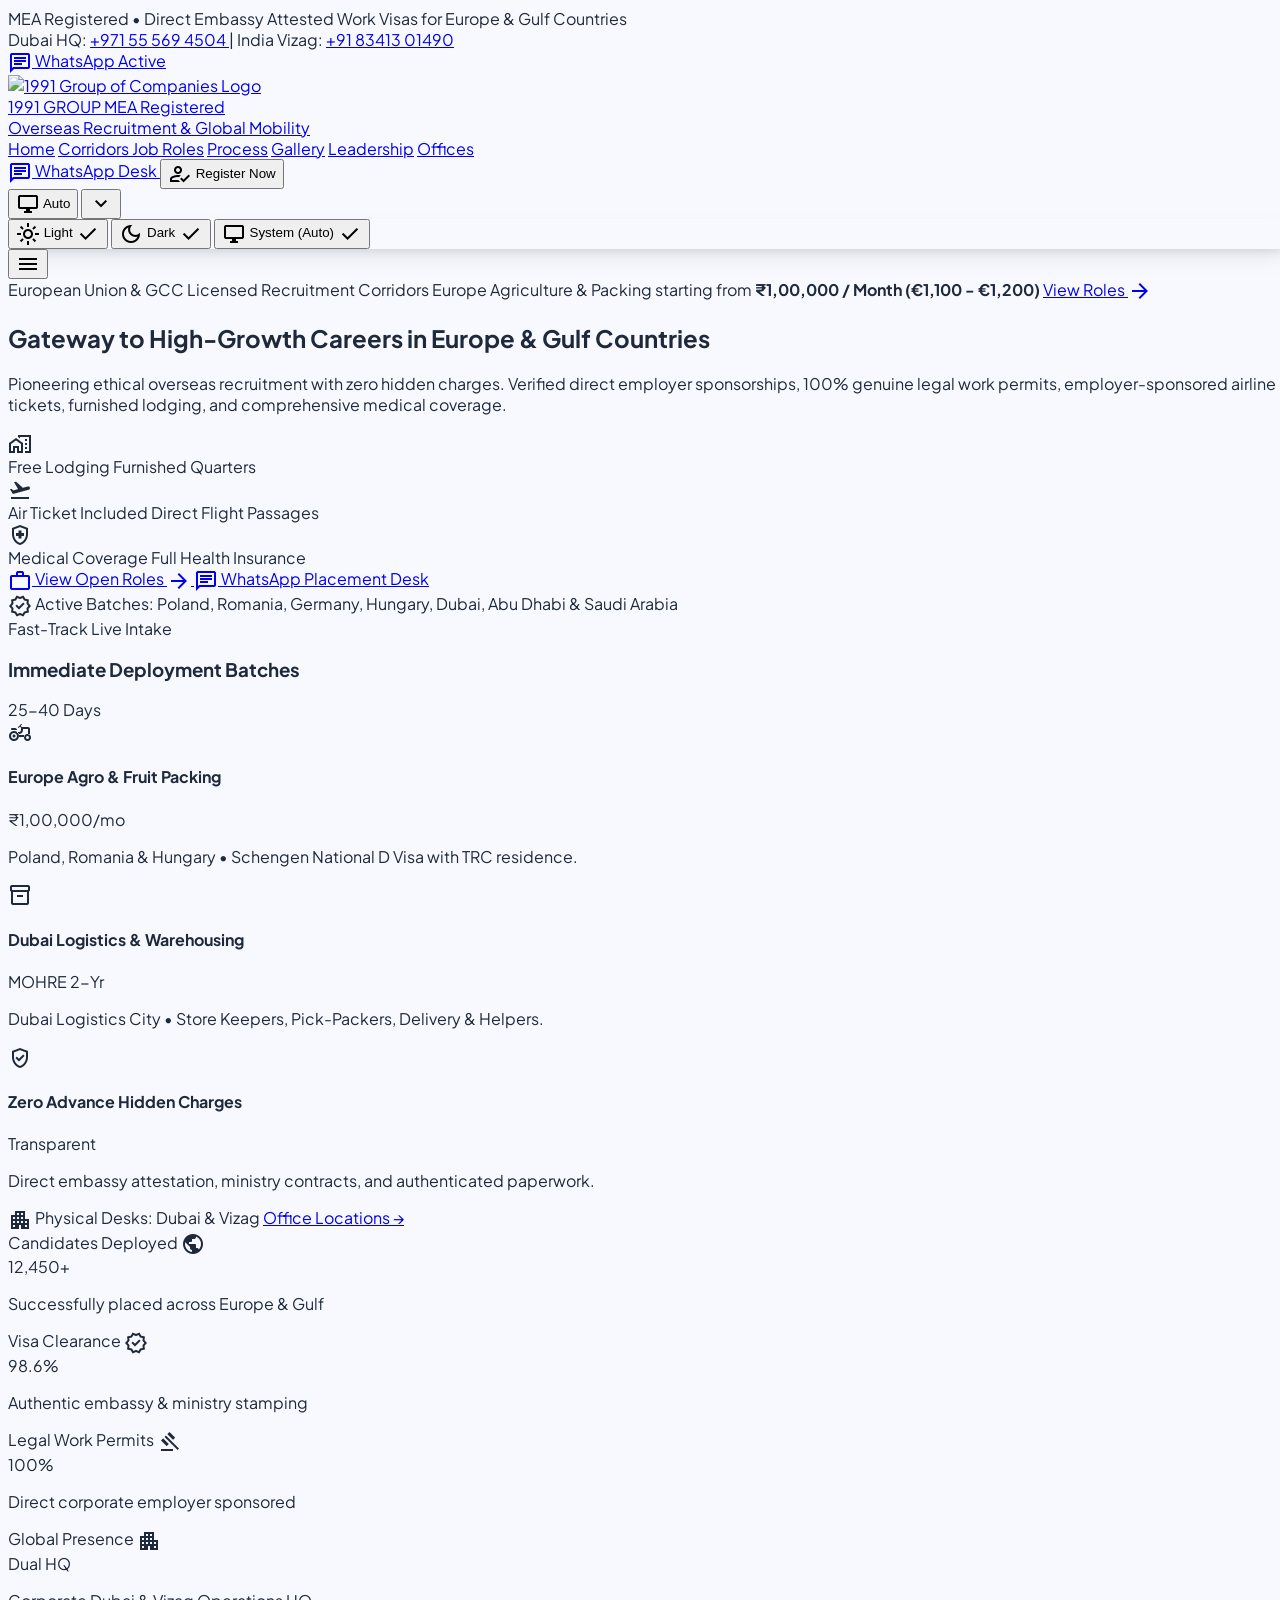
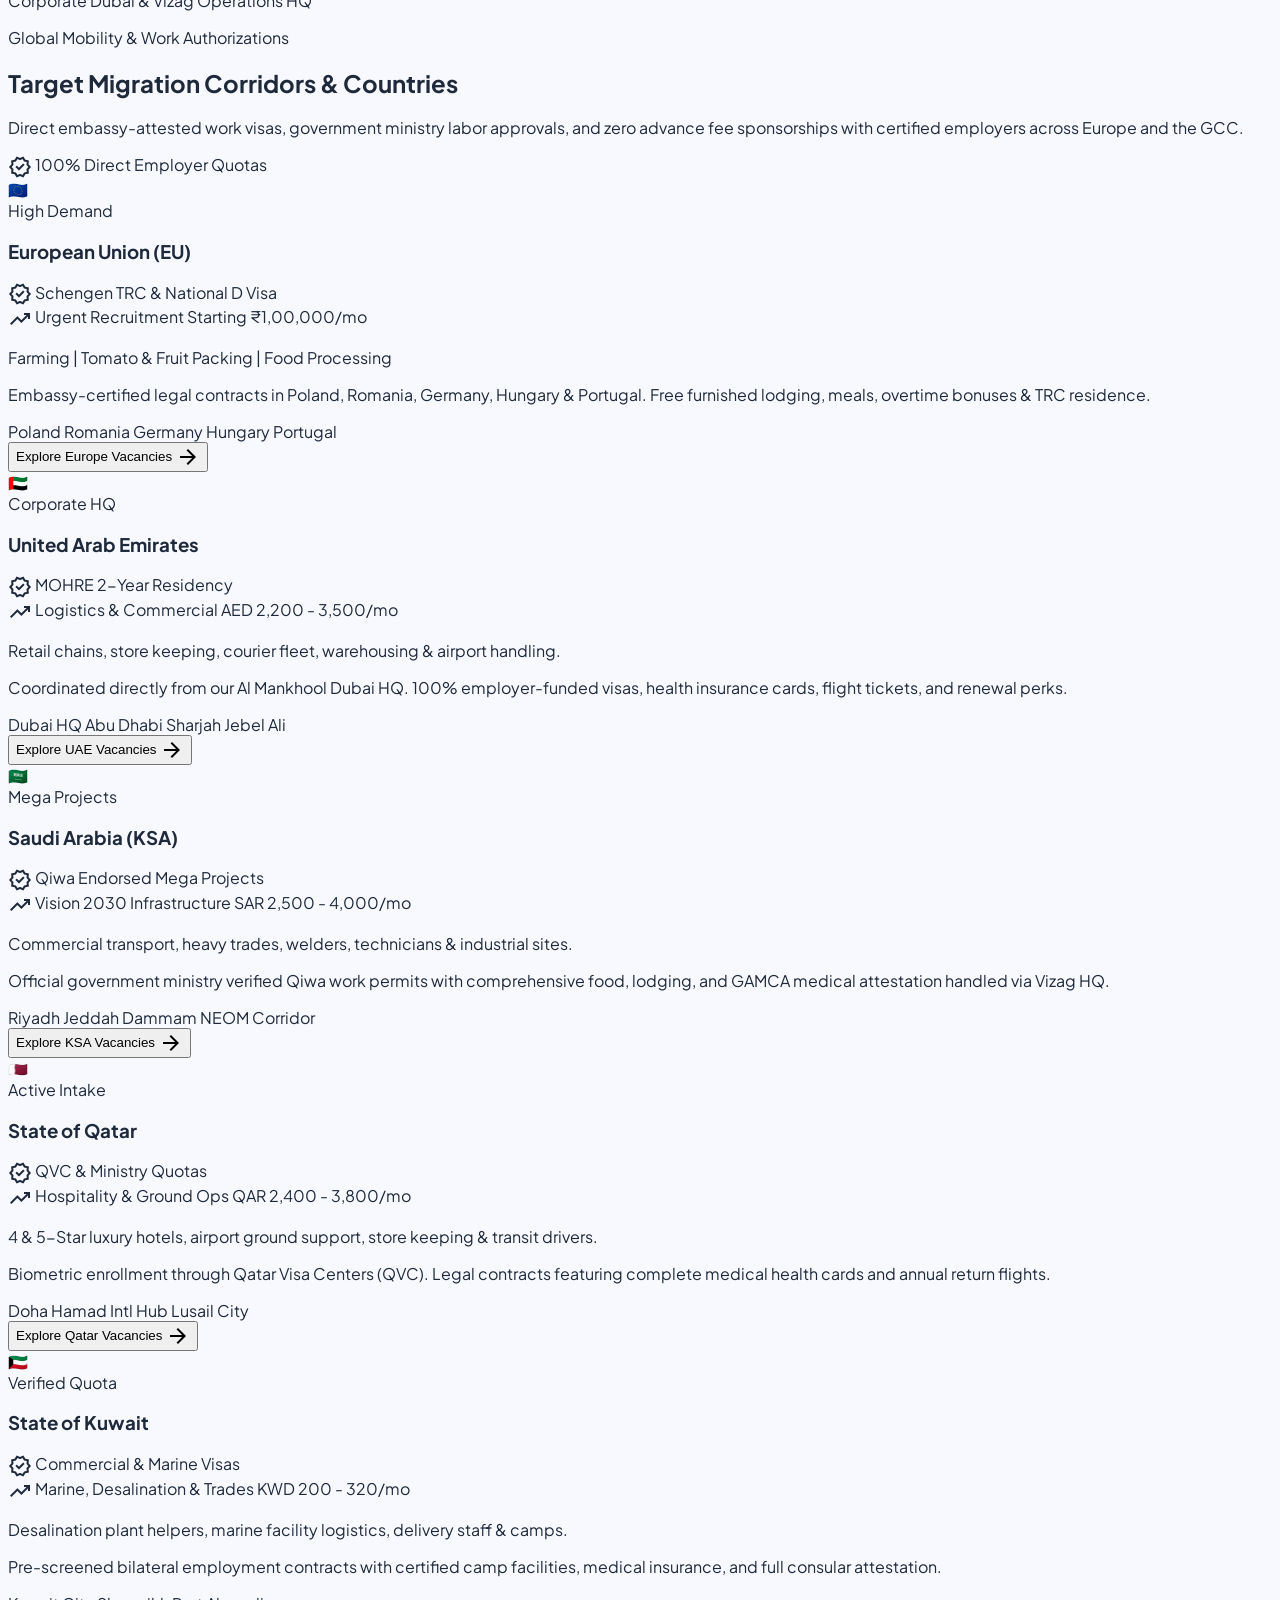
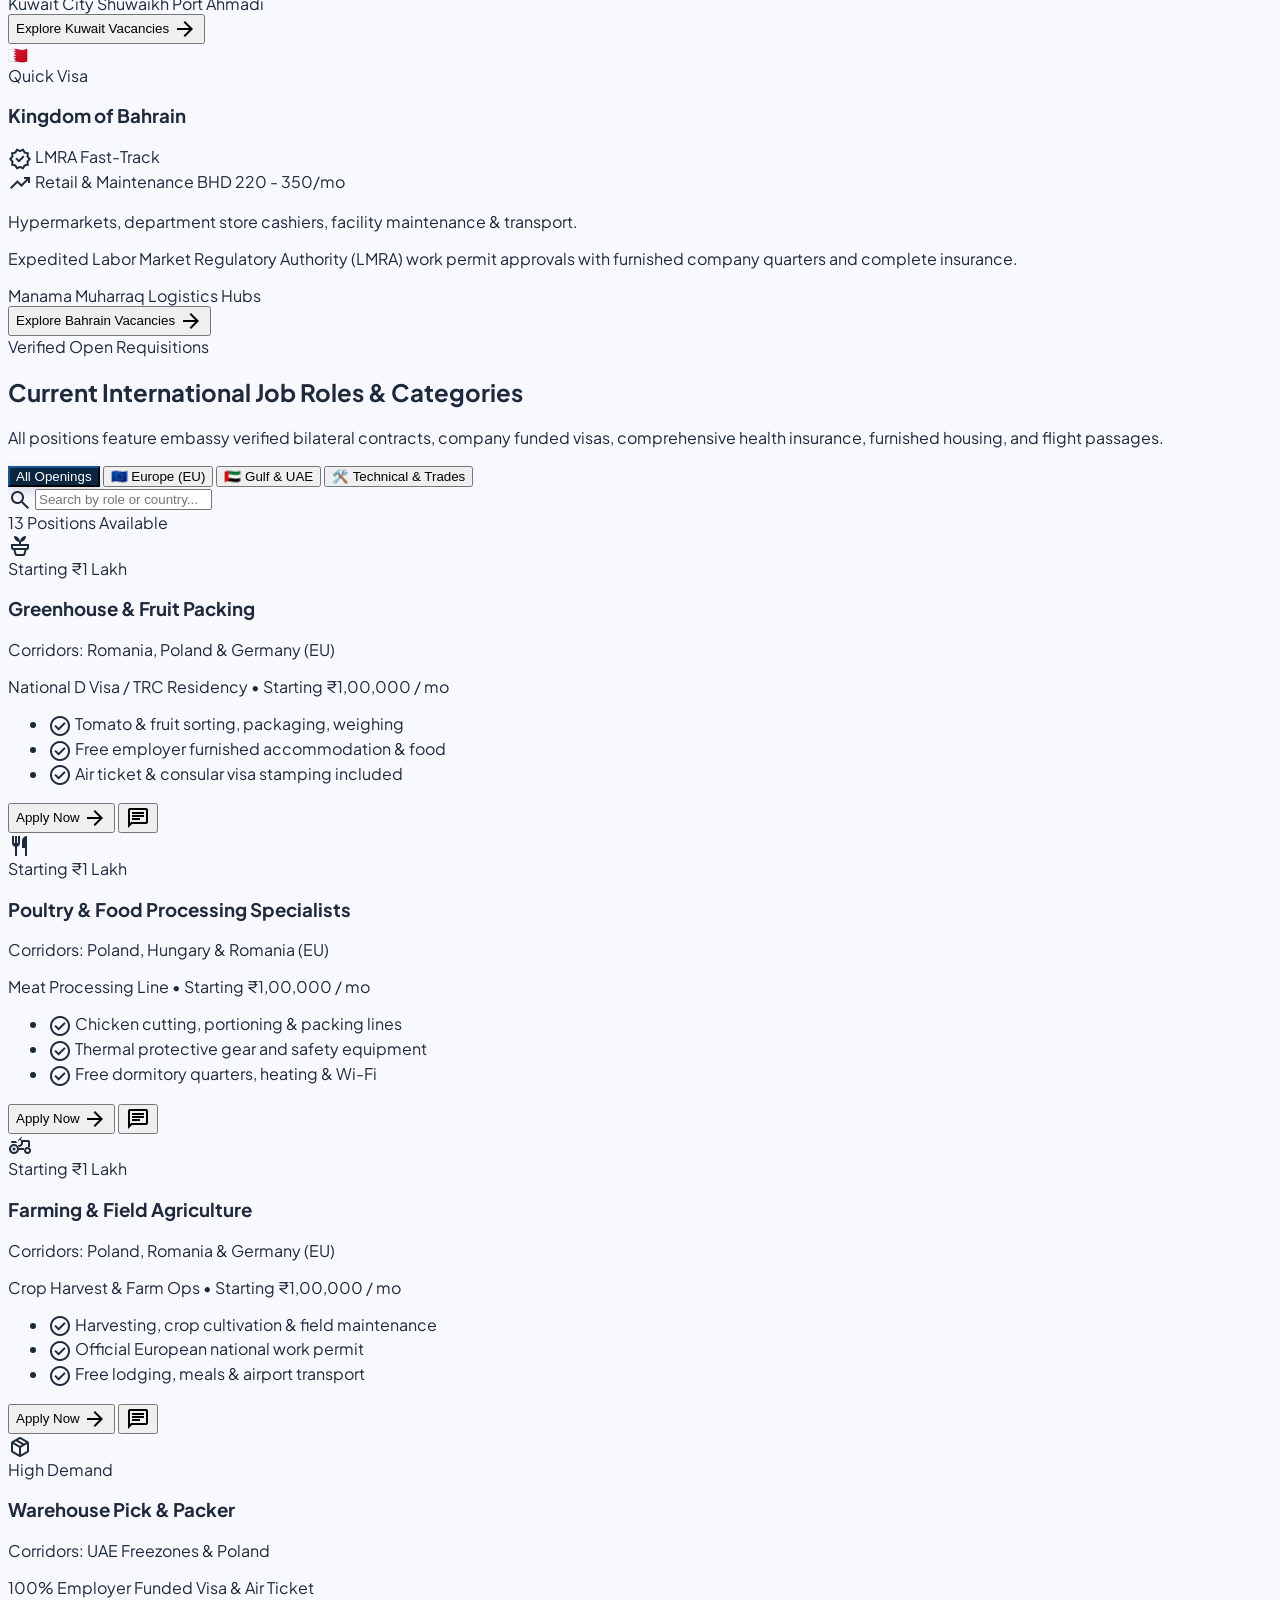
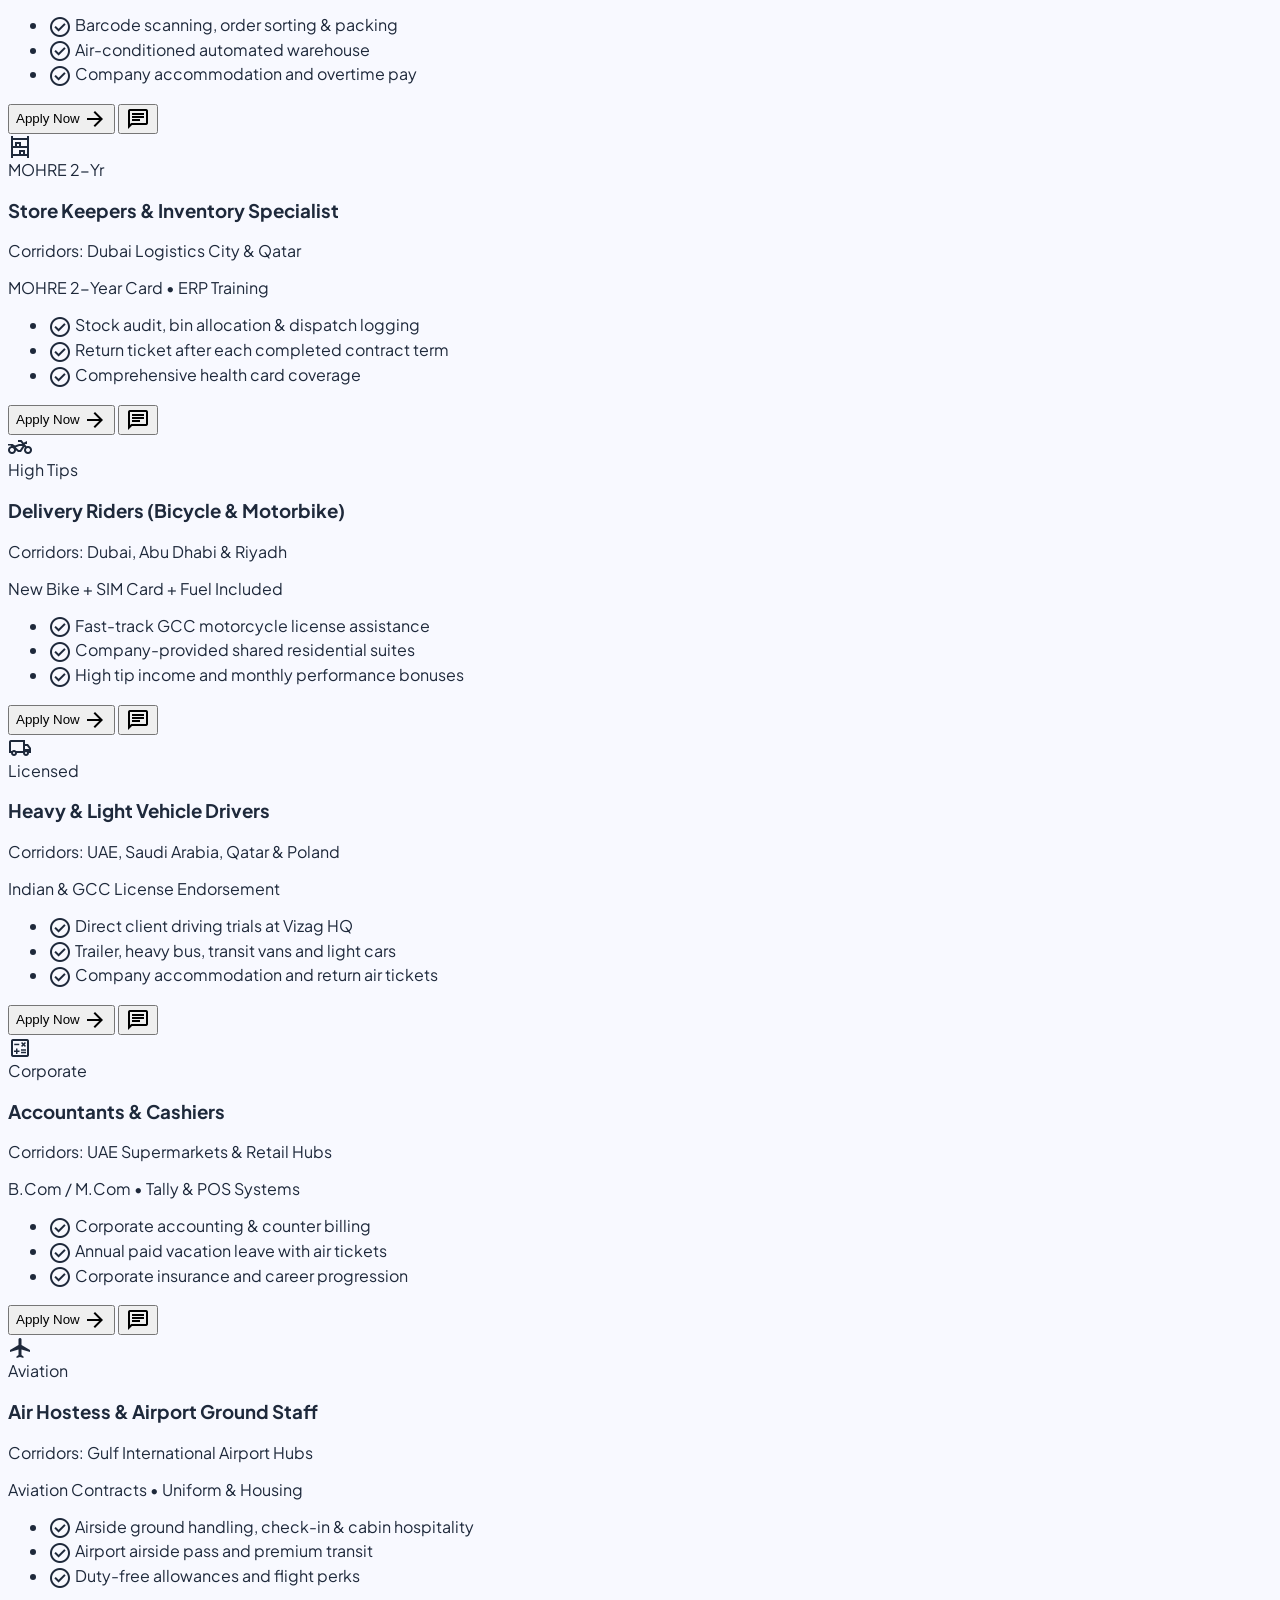
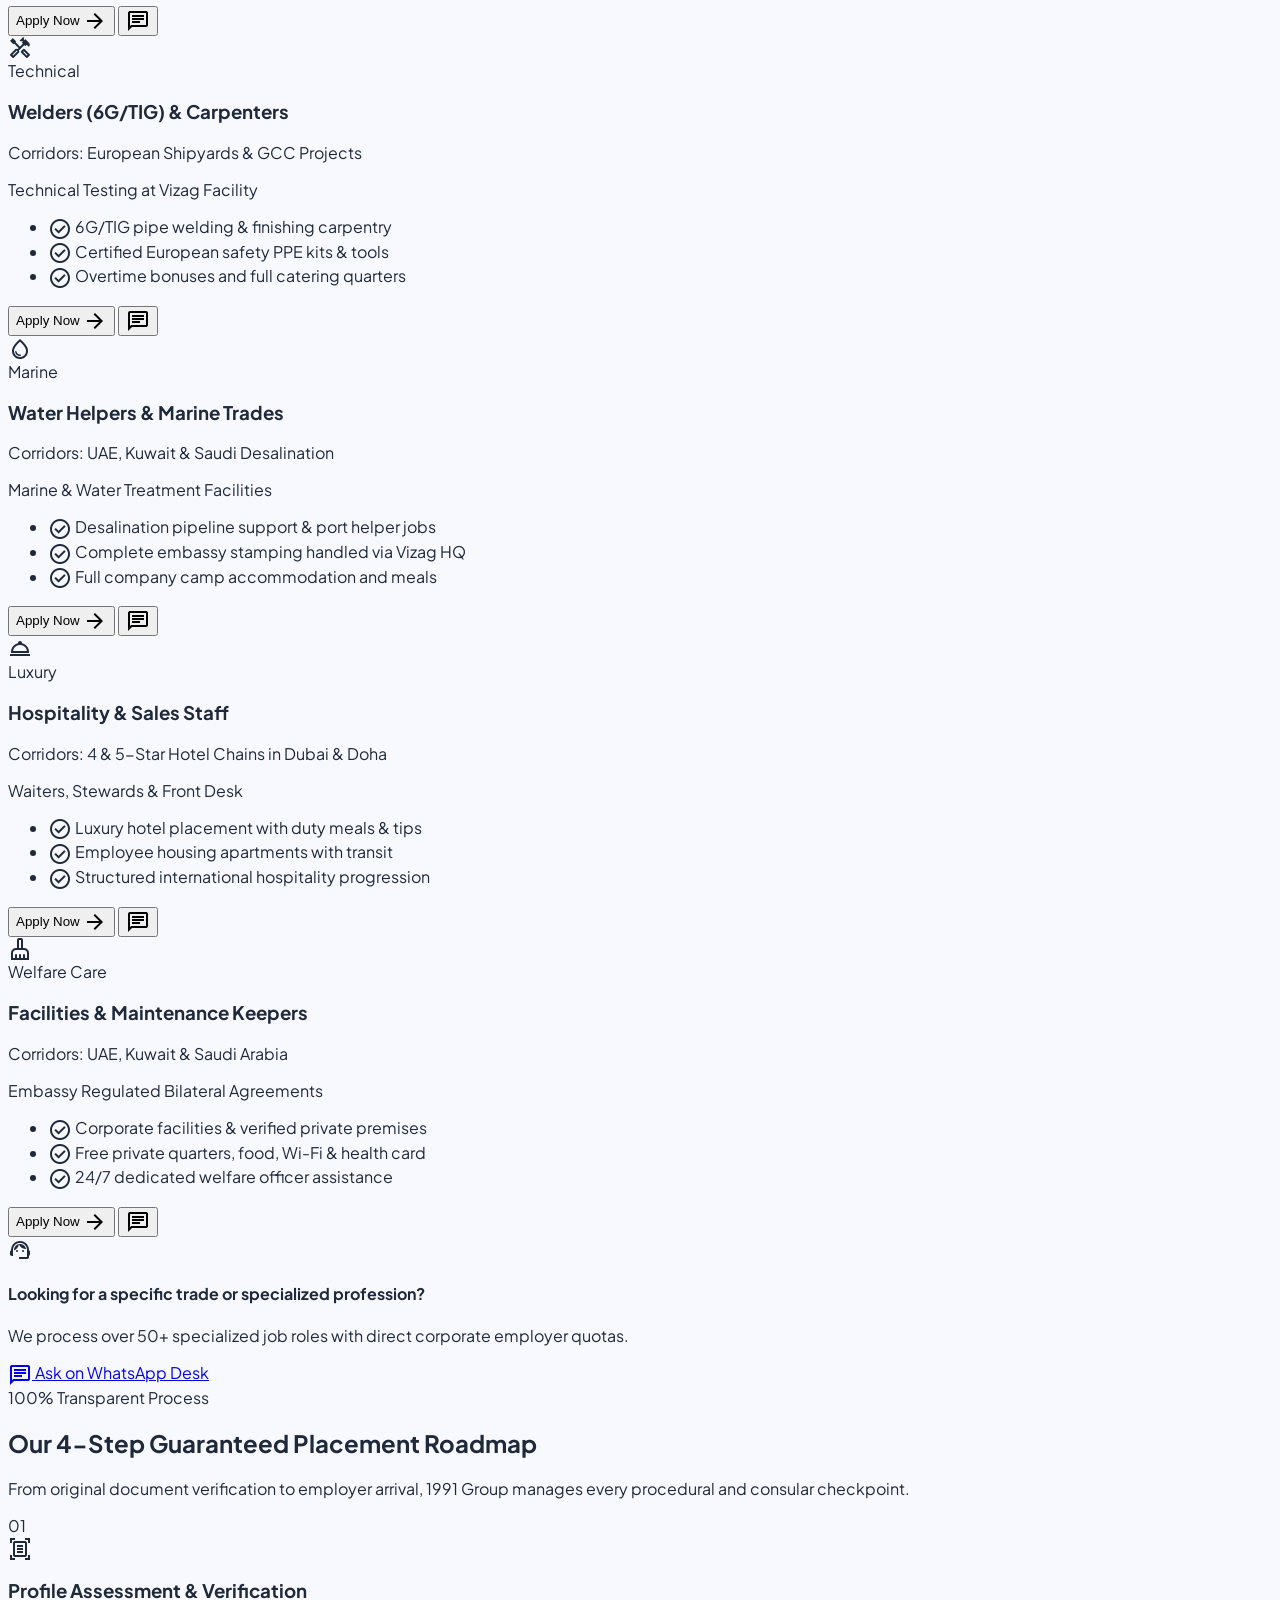
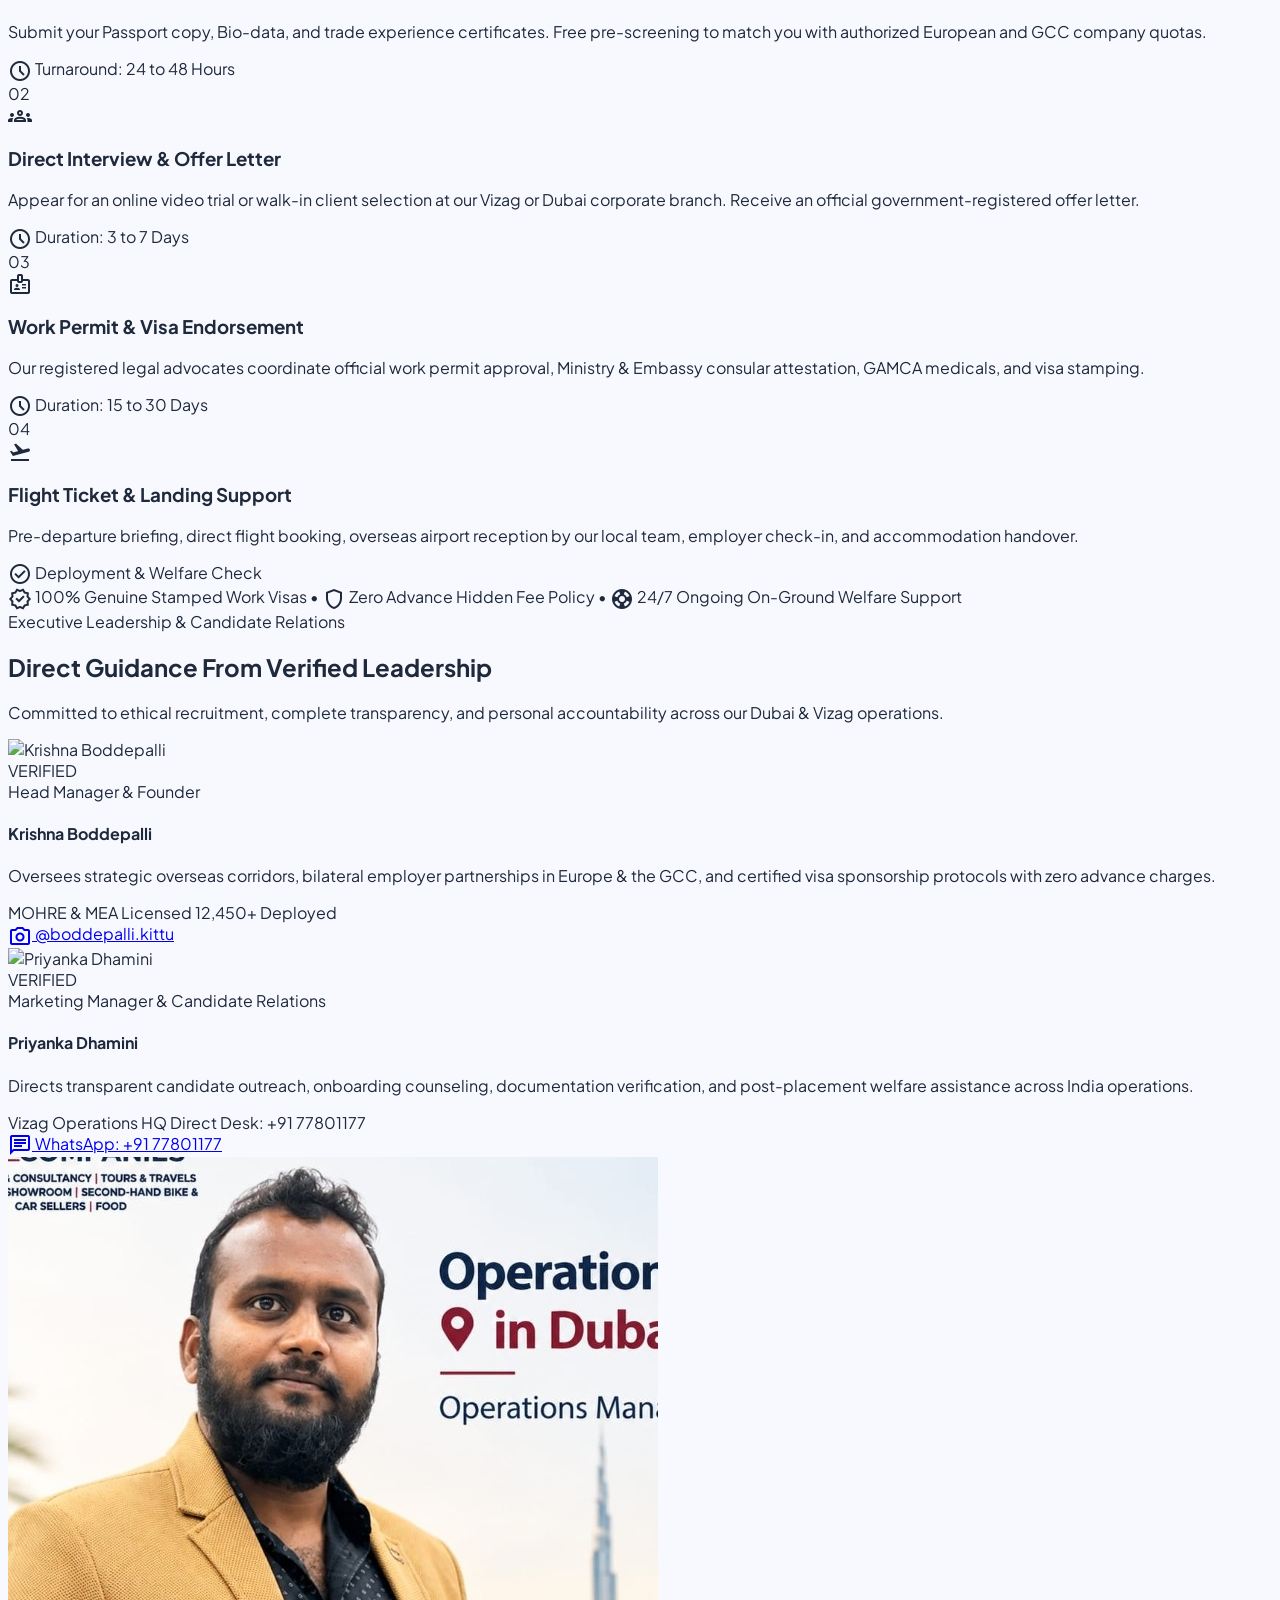
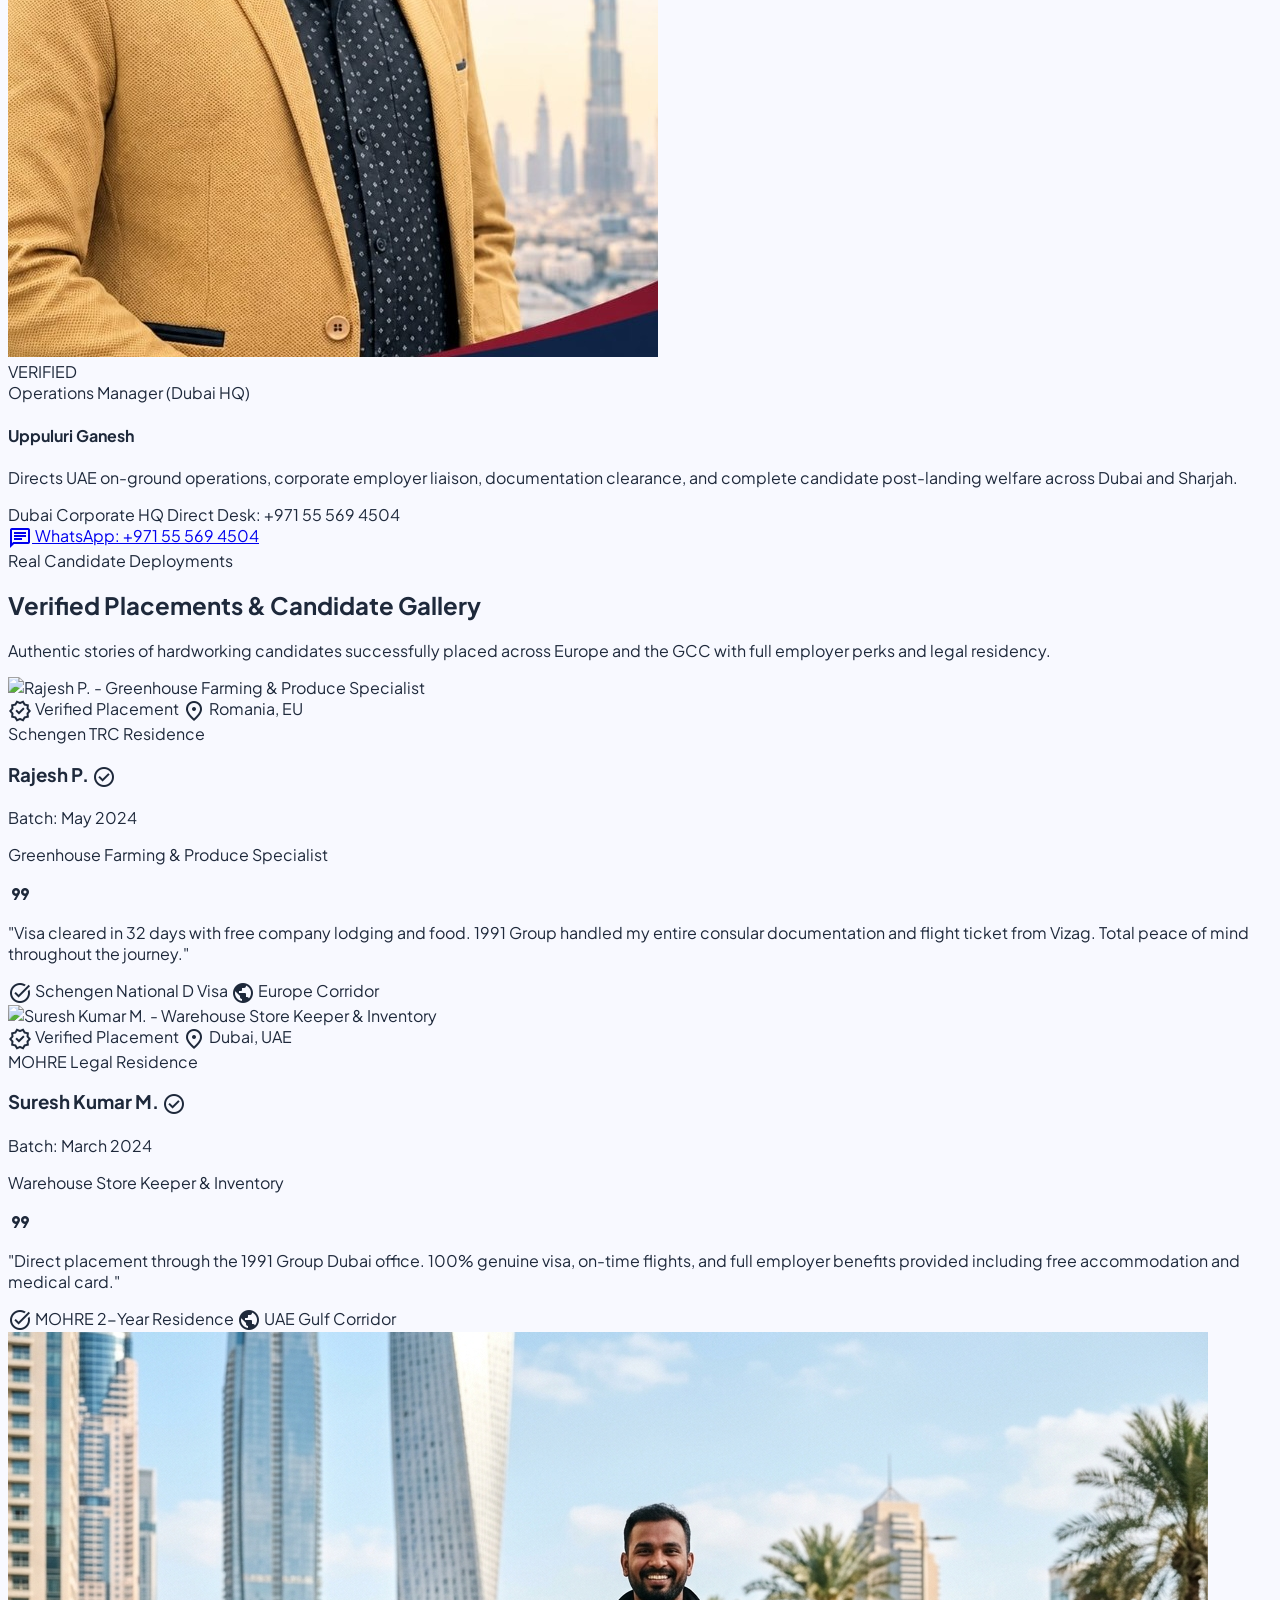
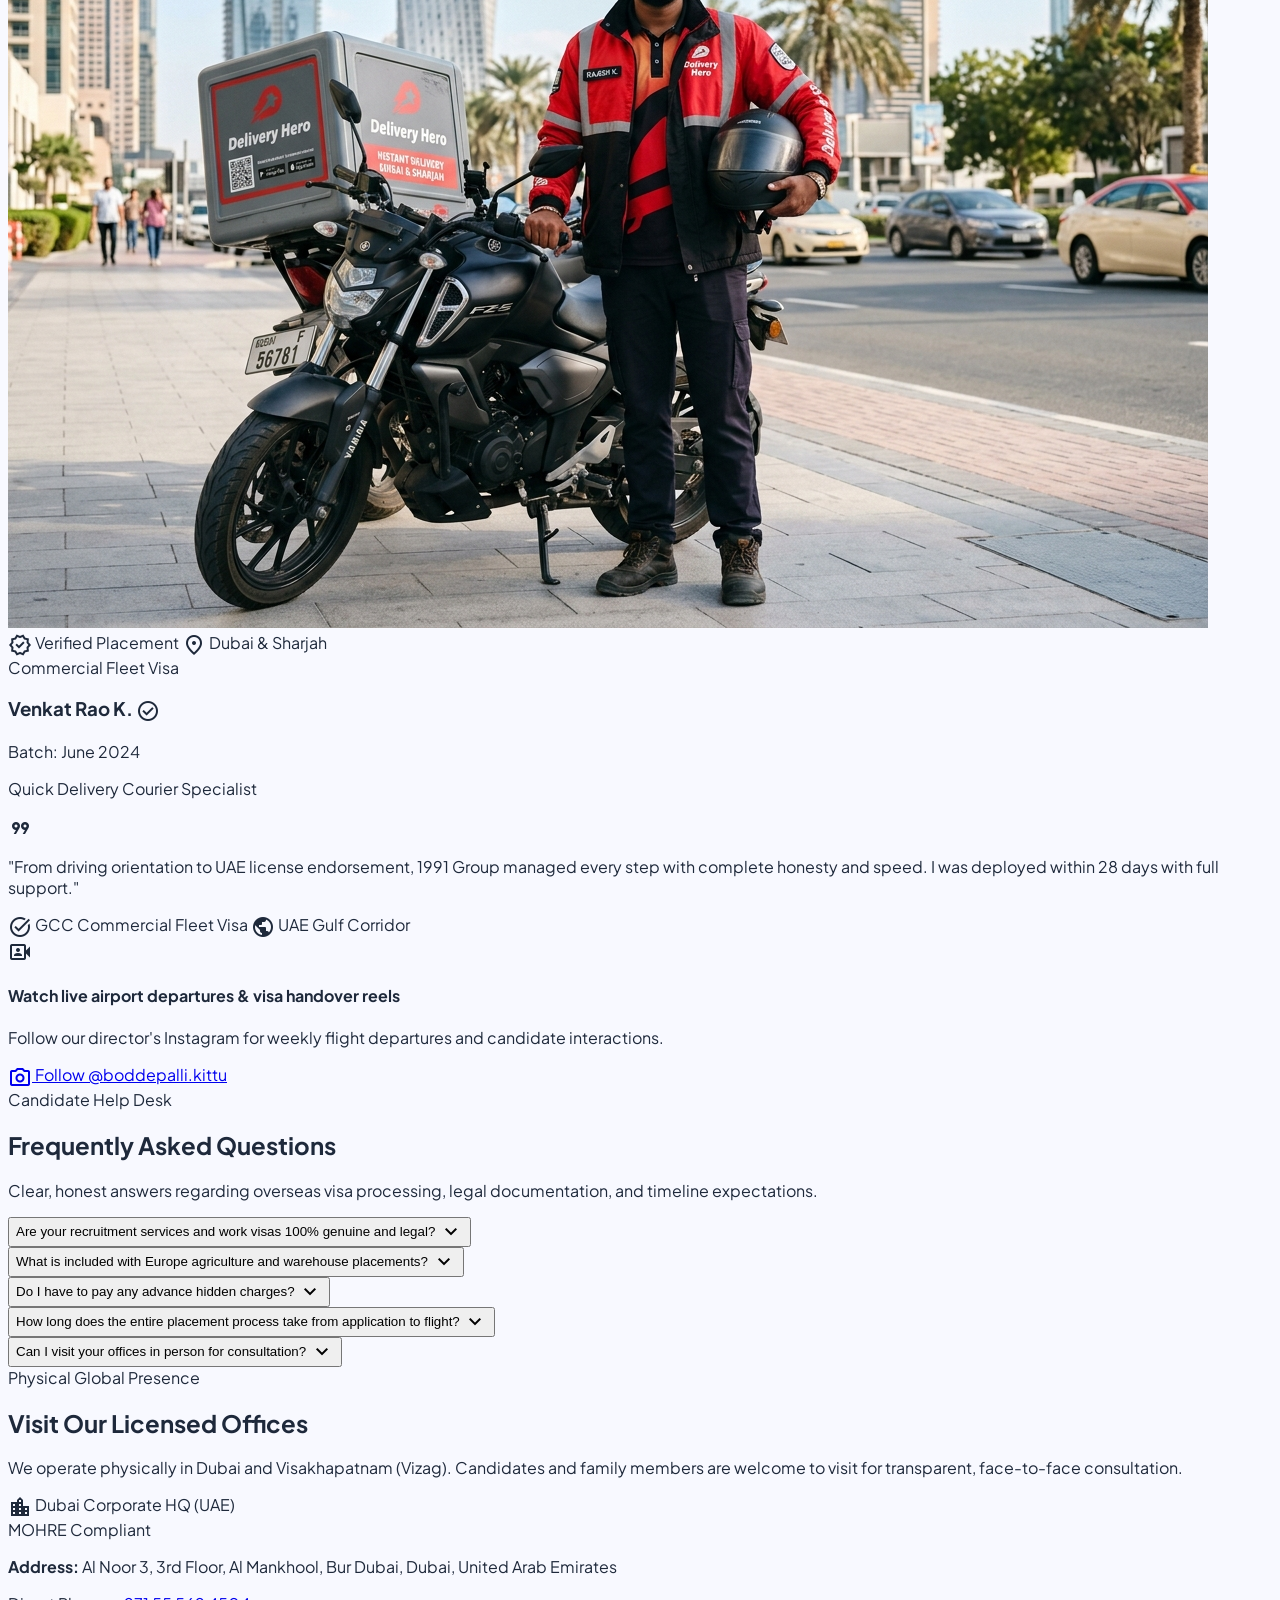
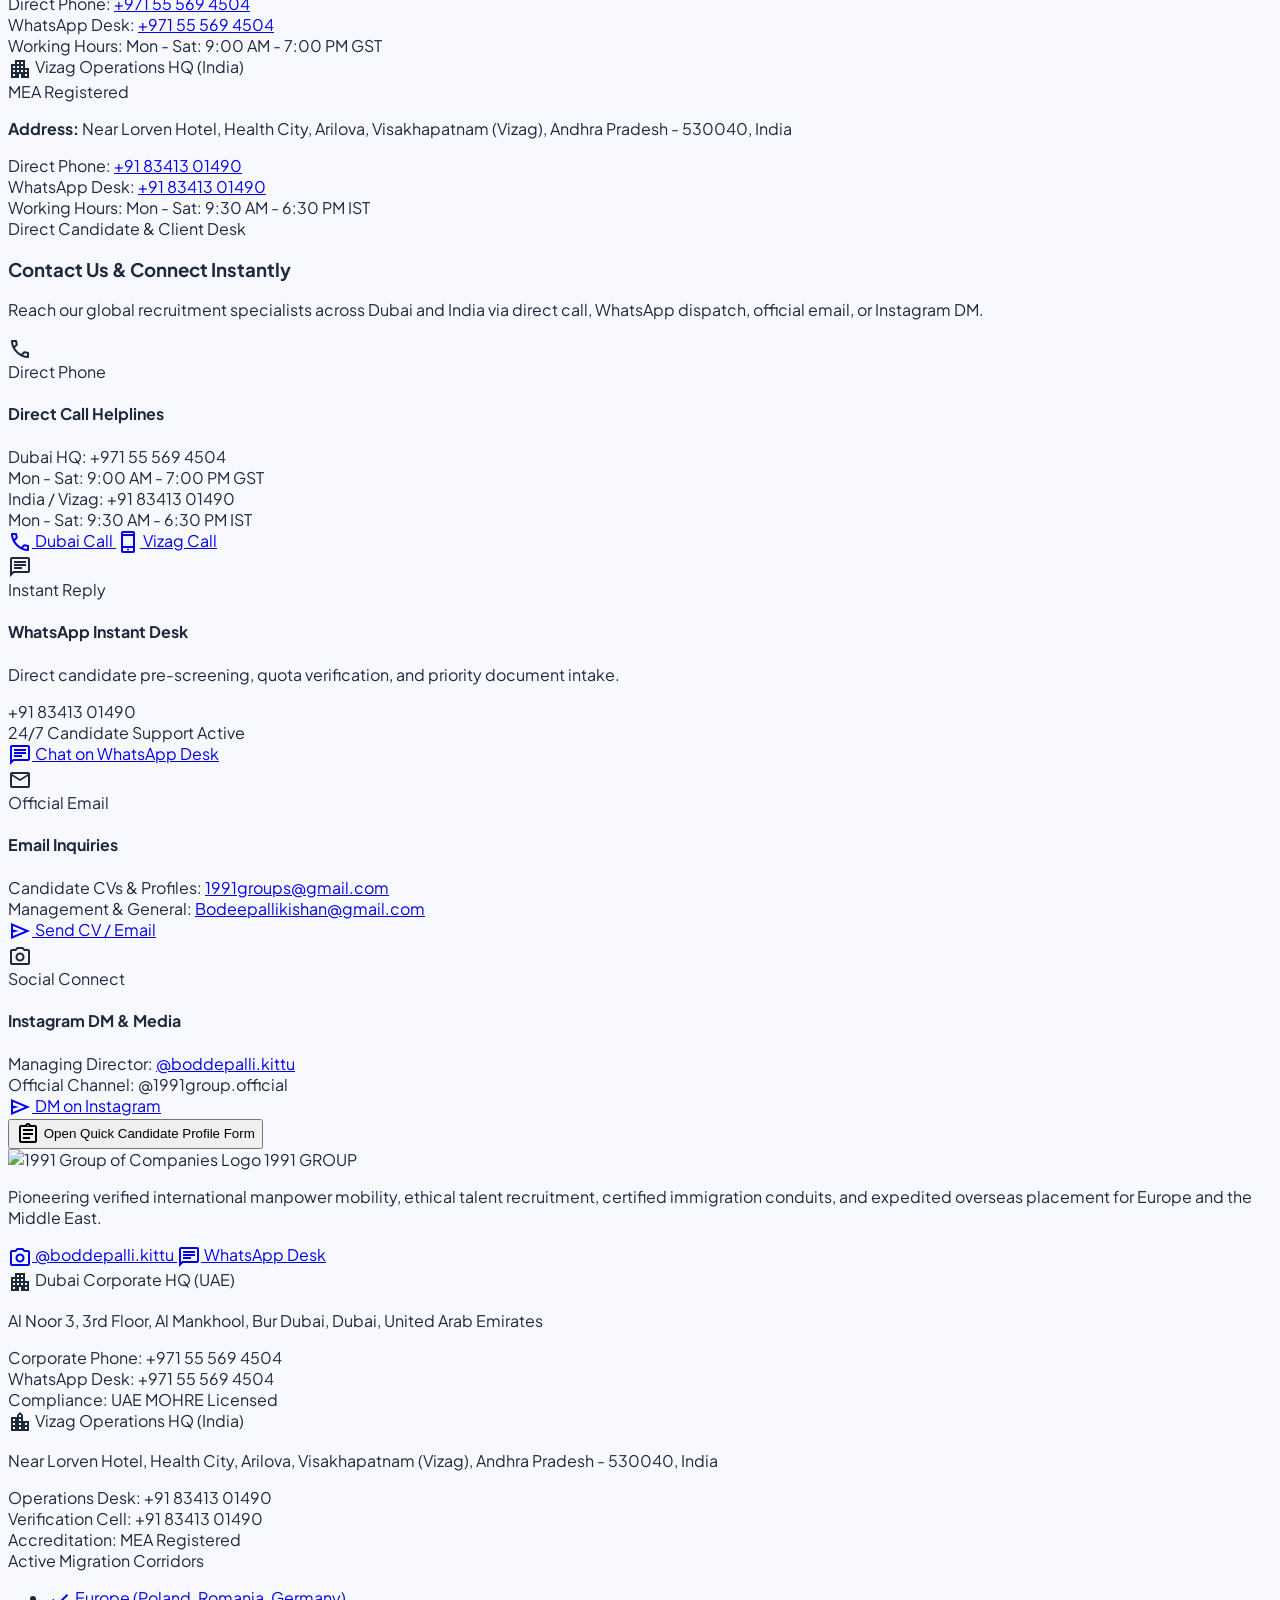
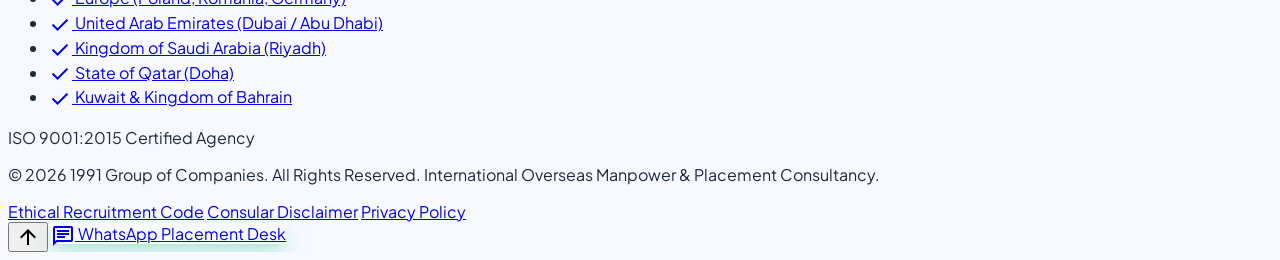
==== commit bf79df28: "fix: resolve mobile horizontal overflow and left-right movement across viewport sizes" ====
--- a/index.html
+++ b/index.html
@@ -1,5 +1,5 @@
 <!DOCTYPE html>
-<html class="scroll-smooth bg-[#f8f9ff] text-slate-800" lang="en">
+<html class="scroll-smooth bg-[#f8f9ff] text-slate-800 overflow-x-hidden w-full max-w-full" lang="en">
 <head>
   <meta charset="utf-8">
   <meta content="width=device-width, initial-scale=1.0" name="viewport">
@@ -70,7 +70,7 @@
   <link rel="stylesheet" href="./css/style.css">
 </head>
 
-<body class="bg-[#f8f9ff] text-slate-800 antialiased selection:bg-emerald-500 selection:text-white">
+<body class="bg-[#f8f9ff] text-slate-800 antialiased selection:bg-emerald-500 selection:text-white overflow-x-hidden w-full max-w-full">
 
   <!-- 1. TOP UTILITY & ANNOUNCEMENT BAR -->
   <aside class="bg-[#0a2540] text-slate-300 text-xs py-1.5 sm:py-2 border-b border-white/10 relative z-50">
@@ -107,18 +107,18 @@
   </aside>
 
   <!-- 2. MAIN NAVIGATION HEADER -->
-  <header class="sticky top-0 z-40 bg-white/95 backdrop-blur-md border-b border-slate-200 shadow-sm transition-all">
-    <div class="max-w-[1320px] mx-auto px-4 sm:px-6 h-16 sm:h-20 flex items-center justify-between gap-3 lg:gap-4">
+  <header class="sticky top-0 z-40 bg-white/95 backdrop-blur-md border-b border-slate-200 shadow-sm transition-all w-full max-w-full overflow-hidden">
+    <div class="max-w-[1320px] mx-auto px-3 sm:px-6 h-16 sm:h-20 flex items-center justify-between gap-2 sm:gap-4">
       
       <!-- Brand / Logo Area -->
-      <div class="flex items-center gap-2.5 sm:gap-4 py-1.5 flex-shrink-0">
-        <a href="#hero" class="flex items-center gap-2.5 sm:gap-3.5 group select-none">
-          <img alt="1991 Group of Companies Logo" class="h-9 sm:h-12 w-auto object-contain block group-hover:scale-105 transition-transform duration-300" src="https://lh3.googleusercontent.com/aida-public/[base64]">
+      <div class="flex items-center gap-2 sm:gap-4 py-1.5 min-w-0">
+        <a href="#hero" class="flex items-center gap-2 sm:gap-3.5 group select-none min-w-0">
+          <img alt="1991 Group of Companies Logo" class="h-8 sm:h-12 w-auto object-contain block group-hover:scale-105 transition-transform duration-300 flex-shrink-0" src="https://lh3.googleusercontent.com/aida-public/[base64]">
           <div class="hidden sm:block h-7 sm:h-8 w-px bg-slate-200/90"></div>
-          <div class="flex flex-col justify-center">
-            <div class="flex items-center gap-1.5 sm:gap-2">
-              <span class="font-extrabold tracking-tight text-slate-900 text-sm sm:text-base lg:text-lg group-hover:text-emerald-600 transition-colors" data-bind="site.brandShort">1991 GROUP</span>
-              <span class="inline-flex items-center gap-1 px-1.5 sm:px-2 py-0.5 rounded-full bg-emerald-50 text-emerald-700 border border-emerald-200 text-[9px] sm:text-[10px] font-bold tracking-wide uppercase">
+          <div class="flex flex-col justify-center min-w-0">
+            <div class="flex items-center gap-1 sm:gap-2">
+              <span class="font-extrabold tracking-tight text-slate-900 text-sm sm:text-base lg:text-lg group-hover:text-emerald-600 transition-colors whitespace-nowrap" data-bind="site.brandShort">1991 GROUP</span>
+              <span class="hidden min-[480px]:inline-flex sm:inline-flex items-center gap-1 px-1.5 sm:px-2 py-0.5 rounded-full bg-emerald-50 text-emerald-700 border border-emerald-200 text-[9px] sm:text-[10px] font-bold tracking-wide uppercase flex-shrink-0">
                 <span class="w-1.5 h-1.5 rounded-full bg-emerald-500 animate-pulse"></span>
                 <span data-bind="site.meaBadge">MEA Registered</span>
               </span>
@@ -157,8 +157,8 @@
           <span>Register Now</span>
         </button>
 
-        <!-- Theme Switcher Toggle (Desktop & Tablet) -->
-        <div class="relative flex items-center rounded-xl bg-slate-100/90 hover:bg-slate-200/90 border border-slate-200/90 shadow-sm transition-all" id="theme-dropdown-container">
+        <!-- Theme Switcher Toggle (Desktop & Tablet only on header, mobile drawer has dedicated switcher) -->
+        <div class="hidden sm:flex relative items-center rounded-xl bg-slate-100/90 hover:bg-slate-200/90 border border-slate-200/90 shadow-sm transition-all flex-shrink-0" id="theme-dropdown-container">
           <button id="theme-toggle-btn" type="button" class="inline-flex items-center justify-center gap-1.5 py-2 pl-2.5 pr-1 text-slate-700 hover:text-slate-900 text-xs font-bold transition-all focus:outline-none" aria-label="Toggle Color Theme" title="Toggle Theme (Auto -> Dark -> Light)">
             <span id="theme-toggle-icon" class="material-symbols-outlined text-[18px]">desktop_windows</span>
             <span id="theme-toggle-label" class="hidden md:inline text-[11px] font-semibold">Auto</span>
@@ -467,38 +467,38 @@
   <!-- 4. KEY METRICS STATS BANNER -->
   <section class="py-10 bg-white border-b border-slate-200">
     <div class="max-w-[1320px] mx-auto px-4 sm:px-6">
-      <div class="grid grid-cols-2 md:grid-cols-4 gap-4 lg:gap-6">
-        <div class="p-5 rounded-2xl bg-slate-50 border border-slate-200 hover:border-emerald-500 hover:shadow-md transition-all">
-          <div class="flex items-center justify-between mb-2">
-            <span class="text-xs font-bold uppercase tracking-wider text-emerald-600">Candidates Deployed</span>
-            <span class="material-symbols-outlined text-slate-400 text-lg">public</span>
-          </div>
-          <div class="text-3xl font-extrabold text-slate-900" data-bind="stats.0.value">12,450+</div>
-          <p class="text-xs text-slate-600 mt-1 font-medium">Successfully placed across Europe &amp; Gulf</p>
-        </div>
-        <div class="p-5 rounded-2xl bg-slate-50 border border-slate-200 hover:border-cyan-500 hover:shadow-md transition-all">
-          <div class="flex items-center justify-between mb-2">
-            <span class="text-xs font-bold uppercase tracking-wider text-cyan-600">Visa Clearance Rate</span>
-            <span class="material-symbols-outlined text-slate-400 text-lg">verified</span>
-          </div>
-          <div class="text-3xl font-extrabold text-slate-900" data-bind="stats.1.value">98.6%</div>
-          <p class="text-xs text-slate-600 mt-1 font-medium">Authentic embassy &amp; ministry stamping</p>
-        </div>
-        <div class="p-5 rounded-2xl bg-slate-50 border border-slate-200 hover:border-emerald-500 hover:shadow-md transition-all">
-          <div class="flex items-center justify-between mb-2">
-            <span class="text-xs font-bold uppercase tracking-wider text-emerald-600">Legal Work Permits</span>
-            <span class="material-symbols-outlined text-slate-400 text-lg">gavel</span>
-          </div>
-          <div class="text-3xl font-extrabold text-slate-900" data-bind="stats.2.value">100%</div>
-          <p class="text-xs text-slate-600 mt-1 font-medium">Direct corporate employer sponsored</p>
-        </div>
-        <div class="p-5 rounded-2xl bg-slate-50 border border-slate-200 hover:border-cyan-500 hover:shadow-md transition-all">
-          <div class="flex items-center justify-between mb-2">
-            <span class="text-xs font-bold uppercase tracking-wider text-cyan-600">Global Presence</span>
-            <span class="material-symbols-outlined text-slate-400 text-lg">apartment</span>
-          </div>
-          <div class="text-3xl font-extrabold text-slate-900" data-bind="stats.3.value">Dual HQ</div>
-          <p class="text-xs text-slate-600 mt-1 font-medium">Corporate Dubai &amp; Vizag Operations HQ</p>
+      <div class="grid grid-cols-2 md:grid-cols-4 gap-3 sm:gap-4 lg:gap-6">
+        <div class="p-3.5 sm:p-5 rounded-2xl bg-slate-50 border border-slate-200 hover:border-emerald-500 hover:shadow-md transition-all min-w-0">
+          <div class="flex items-center justify-between mb-2 gap-1">
+            <span class="text-[11px] sm:text-xs font-bold uppercase tracking-wider text-emerald-600 truncate">Candidates Deployed</span>
+            <span class="material-symbols-outlined text-slate-400 text-base sm:text-lg flex-shrink-0">public</span>
+          </div>
+          <div class="text-2xl sm:text-3xl font-extrabold text-slate-900" data-bind="stats.0.value">12,450+</div>
+          <p class="text-[11px] sm:text-xs text-slate-600 mt-1 font-medium leading-tight">Successfully placed across Europe &amp; Gulf</p>
+        </div>
+        <div class="p-3.5 sm:p-5 rounded-2xl bg-slate-50 border border-slate-200 hover:border-cyan-500 hover:shadow-md transition-all min-w-0">
+          <div class="flex items-center justify-between mb-2 gap-1">
+            <span class="text-[11px] sm:text-xs font-bold uppercase tracking-wider text-cyan-600 truncate">Visa Clearance</span>
+            <span class="material-symbols-outlined text-slate-400 text-base sm:text-lg flex-shrink-0">verified</span>
+          </div>
+          <div class="text-2xl sm:text-3xl font-extrabold text-slate-900" data-bind="stats.1.value">98.6%</div>
+          <p class="text-[11px] sm:text-xs text-slate-600 mt-1 font-medium leading-tight">Authentic embassy &amp; ministry stamping</p>
+        </div>
+        <div class="p-3.5 sm:p-5 rounded-2xl bg-slate-50 border border-slate-200 hover:border-emerald-500 hover:shadow-md transition-all min-w-0">
+          <div class="flex items-center justify-between mb-2 gap-1">
+            <span class="text-[11px] sm:text-xs font-bold uppercase tracking-wider text-emerald-600 truncate">Legal Work Permits</span>
+            <span class="material-symbols-outlined text-slate-400 text-base sm:text-lg flex-shrink-0">gavel</span>
+          </div>
+          <div class="text-2xl sm:text-3xl font-extrabold text-slate-900" data-bind="stats.2.value">100%</div>
+          <p class="text-[11px] sm:text-xs text-slate-600 mt-1 font-medium leading-tight">Direct corporate employer sponsored</p>
+        </div>
+        <div class="p-3.5 sm:p-5 rounded-2xl bg-slate-50 border border-slate-200 hover:border-cyan-500 hover:shadow-md transition-all min-w-0">
+          <div class="flex items-center justify-between mb-2 gap-1">
+            <span class="text-[11px] sm:text-xs font-bold uppercase tracking-wider text-cyan-600 truncate">Global Presence</span>
+            <span class="material-symbols-outlined text-slate-400 text-base sm:text-lg flex-shrink-0">apartment</span>
+          </div>
+          <div class="text-2xl sm:text-3xl font-extrabold text-slate-900" data-bind="stats.3.value">Dual HQ</div>
+          <p class="text-[11px] sm:text-xs text-slate-600 mt-1 font-medium leading-tight">Corporate Dubai &amp; Vizag Operations HQ</p>
         </div>
       </div>
     </div>
@@ -575,7 +575,7 @@
         </div>
 
         <!-- Live Search Box & Count -->
-        <div class="flex items-center gap-3 w-full md:w-auto">
+        <div class="flex flex-col sm:flex-row items-stretch sm:items-center gap-2.5 sm:gap-3 w-full md:w-auto">
           <div class="relative flex-1 sm:w-64">
             <span class="material-symbols-outlined absolute left-3 top-2.5 text-slate-400 text-lg">search</span>
             <input 
@@ -585,7 +585,7 @@
               class="w-full pl-9 pr-3 py-2 bg-white rounded-xl border border-slate-200 text-xs focus:ring-2 focus:ring-emerald-500 focus:border-emerald-500 outline-none transition-all placeholder:text-slate-400"
             >
           </div>
-          <span id="jobs-count-badge" class="px-2.5 py-1.5 rounded-xl bg-emerald-50 text-emerald-800 border border-emerald-200 text-[11px] font-bold whitespace-nowrap">
+          <span id="jobs-count-badge" class="px-2.5 py-1.5 rounded-xl bg-emerald-50 text-emerald-800 border border-emerald-200 text-[11px] font-bold text-center sm:text-left whitespace-nowrap">
             13 Positions Available
           </span>
         </div>
@@ -710,7 +710,7 @@
 
       <!-- Trust Bar -->
       <div class="text-center mt-12">
-        <div class="inline-flex flex-wrap items-center justify-center gap-4 sm:gap-8 py-3.5 px-8 rounded-full bg-white border border-slate-200 text-xs text-slate-700 shadow-sm">
+        <div class="inline-flex flex-wrap items-center justify-center gap-3 sm:gap-8 py-3 sm:py-3.5 px-4 sm:px-8 rounded-2xl sm:rounded-full bg-white border border-slate-200 text-xs text-slate-700 shadow-sm max-w-full">
           <span class="flex items-center gap-1.5 font-semibold text-slate-800">
             <span class="material-symbols-outlined text-emerald-600 text-sm">verified</span> 100% Genuine Stamped Work Visas
           </span>
@@ -884,7 +884,7 @@
 
         <!-- Right: Fast Registration & Consultation Hub -->
         <div class="lg:col-span-7" id="apply-now">
-          <div class="rounded-3xl p-8 sm:p-10 bg-white border border-slate-200 shadow-xl relative overflow-hidden">
+          <div class="rounded-3xl p-5 sm:p-8 lg:p-10 bg-white border border-slate-200 shadow-xl relative overflow-hidden">
             <div class="mb-8">
               <div class="inline-flex items-center gap-2 px-3 py-1 rounded-full bg-emerald-100 text-emerald-800 border border-emerald-300 text-xs font-bold uppercase tracking-wider mb-2">
                 <span class="w-1.5 h-1.5 rounded-full bg-emerald-600 animate-pulse"></span> Direct Candidate &amp; Client Desk
--- a/css/style.css
+++ b/css/style.css
@@ -11,6 +11,18 @@
   --brand-surface: #f8f9ff;
 }
 
+*, *::before, *::after {
+  box-sizing: border-box;
+}
+
+html, body {
+  overflow-x: hidden !important;
+  max-width: 100% !important;
+  width: 100% !important;
+  position: relative;
+  -webkit-text-size-adjust: 100%;
+}
+
 html {
   scroll-behavior: smooth;
   font-family: 'Plus Jakarta Sans', system-ui, -apple-system, sans-serif;
@@ -19,7 +31,11 @@
 body {
   background-color: var(--brand-surface);
   color: #1e293b;
-  overflow-x: hidden;
+}
+
+img, video, iframe {
+  max-width: 100%;
+  height: auto;
 }
 
 .material-symbols-outlined {
@@ -102,15 +118,17 @@
 
 /* Off-canvas mobile drawer */
 .drawer-backdrop {
-  display: block !important;
+  overflow: hidden !important;
   transition: opacity 0.3s cubic-bezier(0.16, 1, 0.3, 1), visibility 0.3s cubic-bezier(0.16, 1, 0.3, 1);
 }
 .drawer-backdrop.hidden {
+  display: none !important;
   opacity: 0 !important;
   visibility: hidden !important;
   pointer-events: none !important;
 }
 .drawer-backdrop:not(.hidden) {
+  display: block !important;
   opacity: 1 !important;
   visibility: visible !important;
   pointer-events: auto !important;
@@ -128,15 +146,17 @@
 
 /* Modal styling */
 .modal-overlay {
-  display: flex !important;
+  overflow: hidden !important;
   transition: opacity 0.25s ease, visibility 0.25s ease;
 }
 .modal-overlay.hidden {
+  display: none !important;
   opacity: 0 !important;
   visibility: hidden !important;
   pointer-events: none !important;
 }
 .modal-overlay:not(.hidden) {
+  display: flex !important;
   opacity: 1 !important;
   visibility: visible !important;
   pointer-events: auto !important;
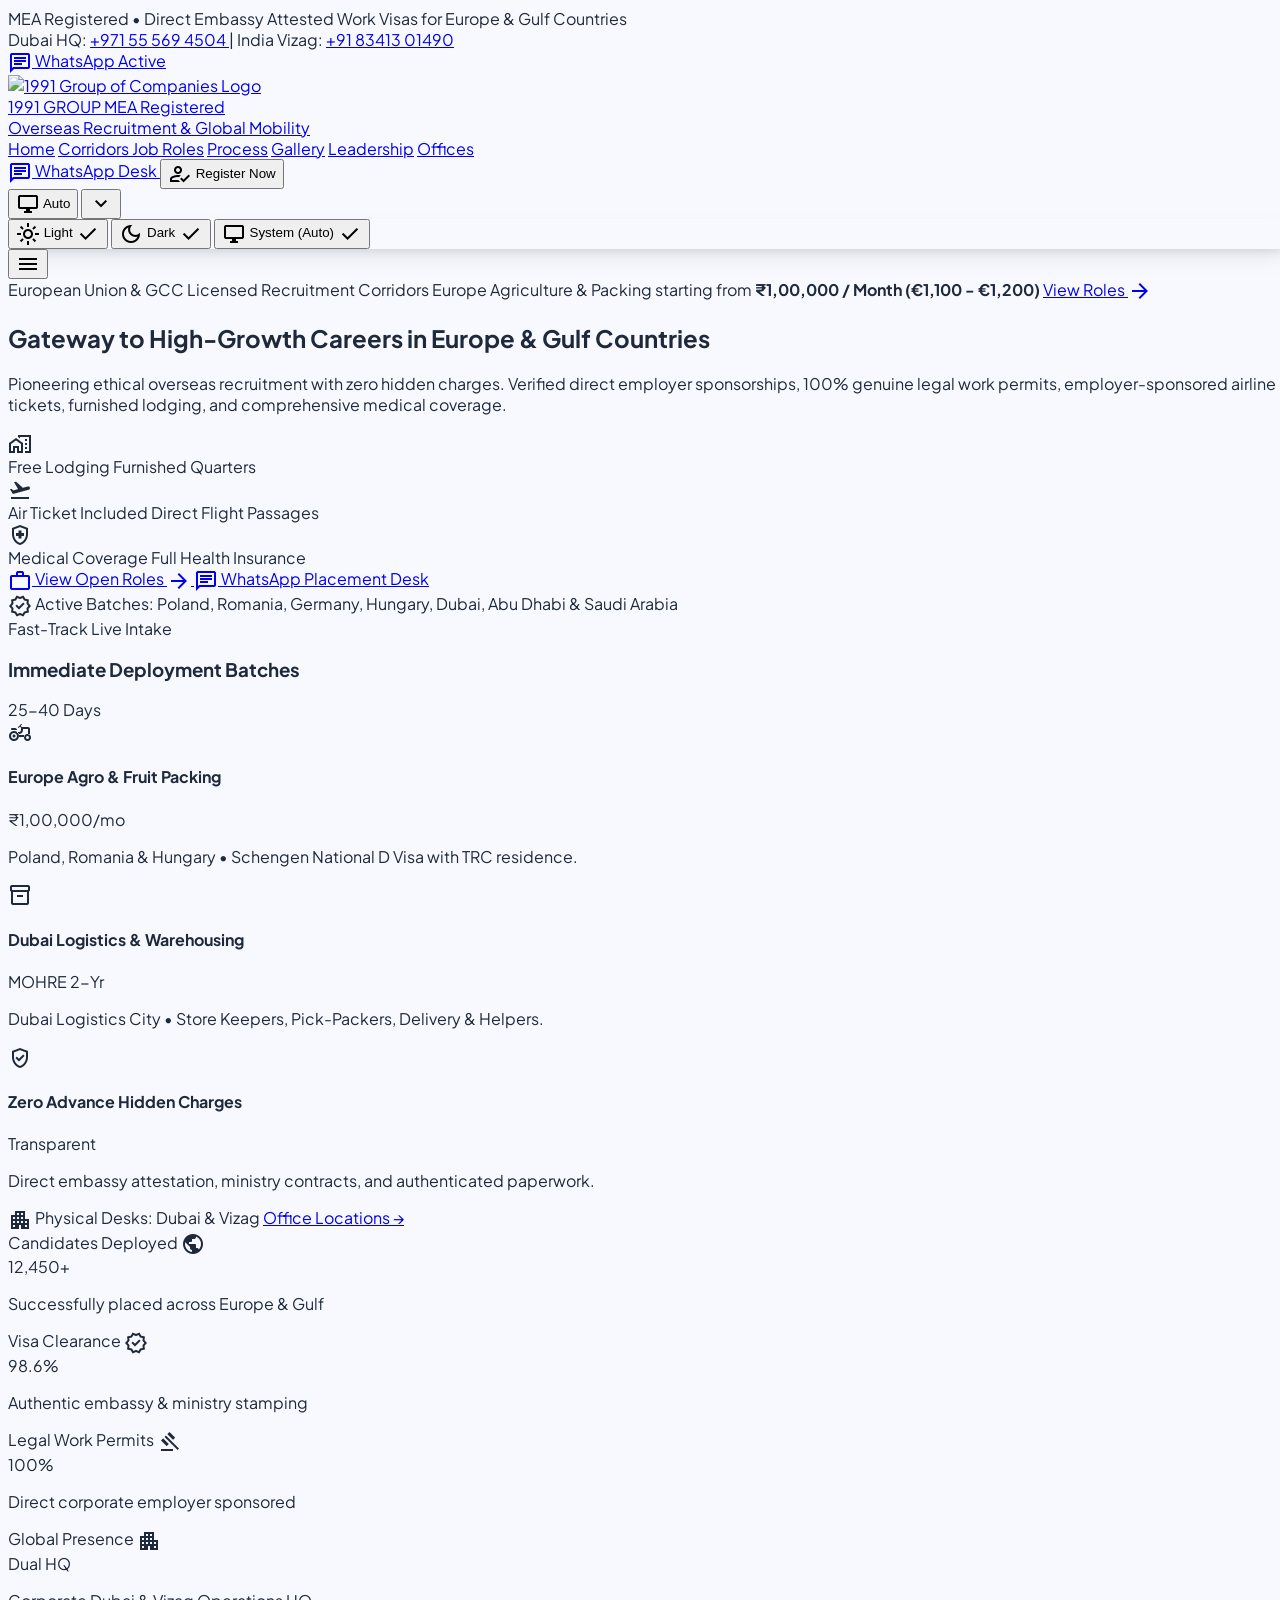
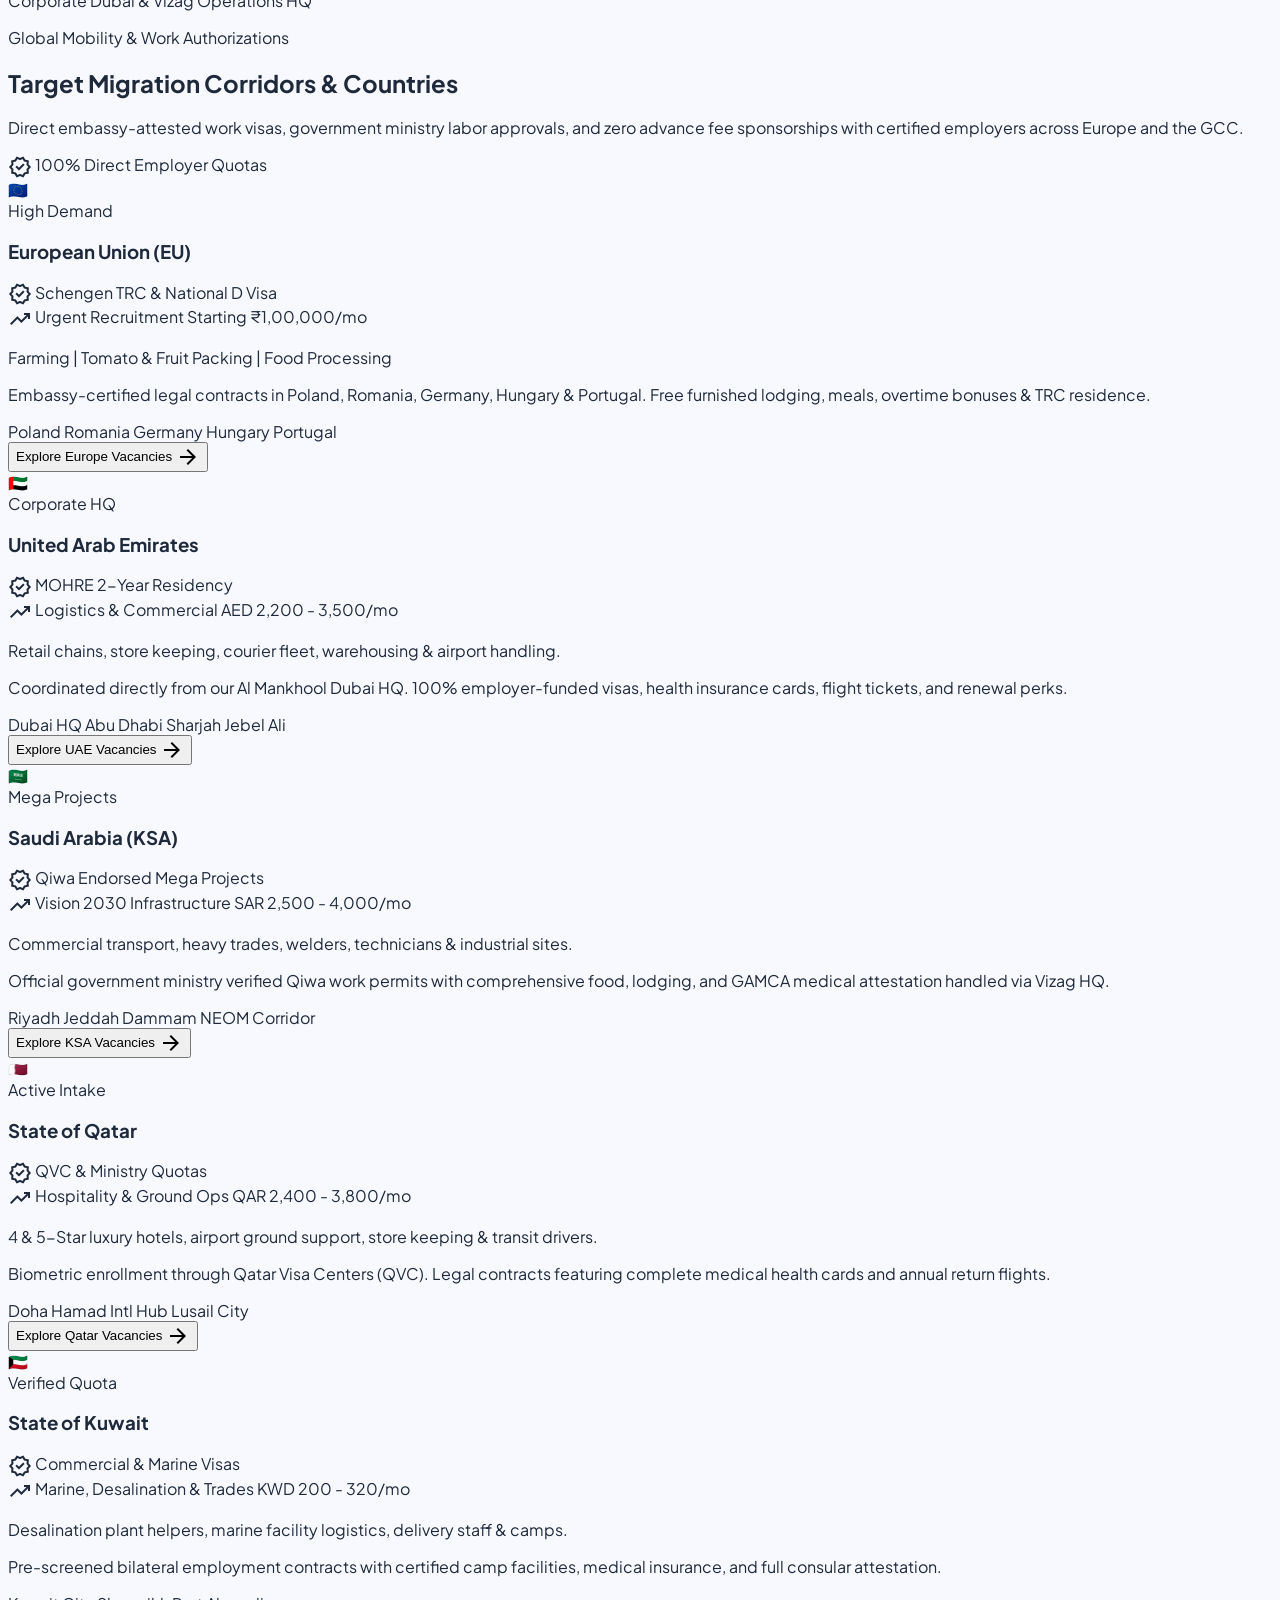
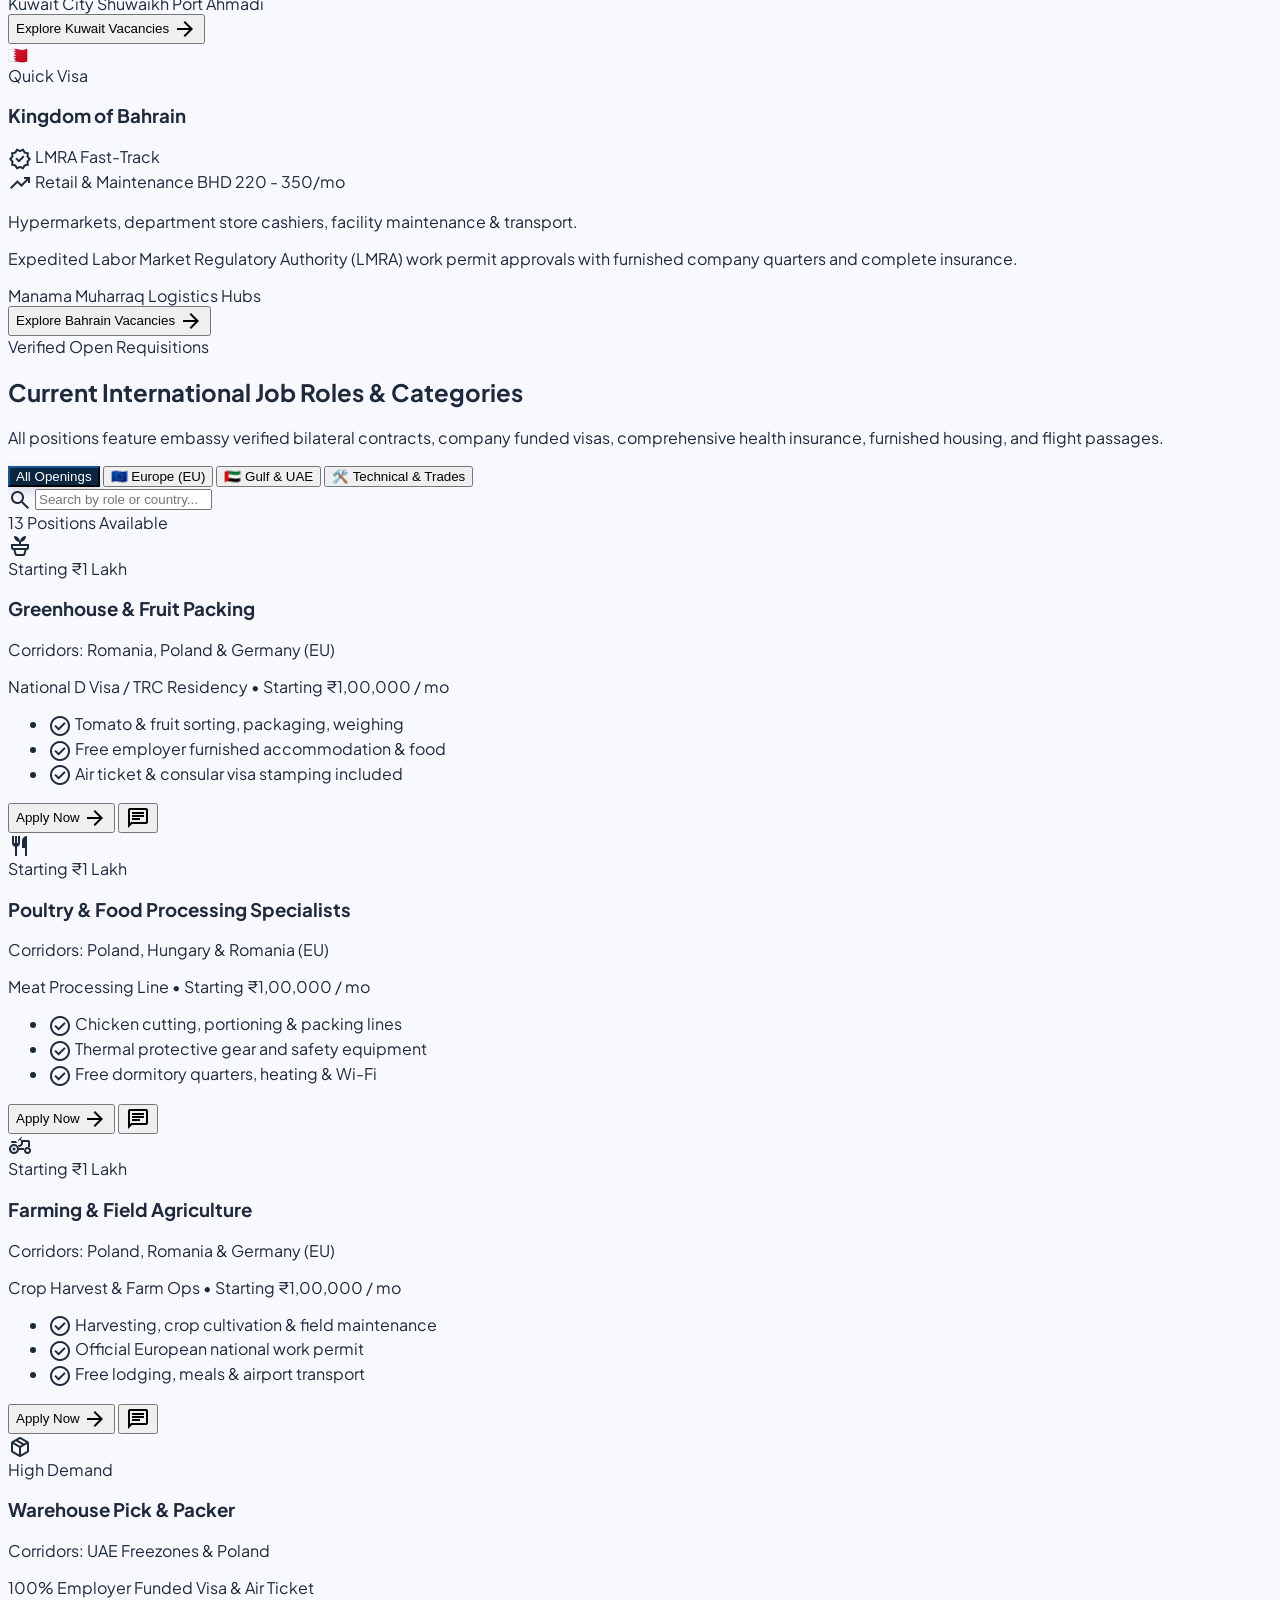
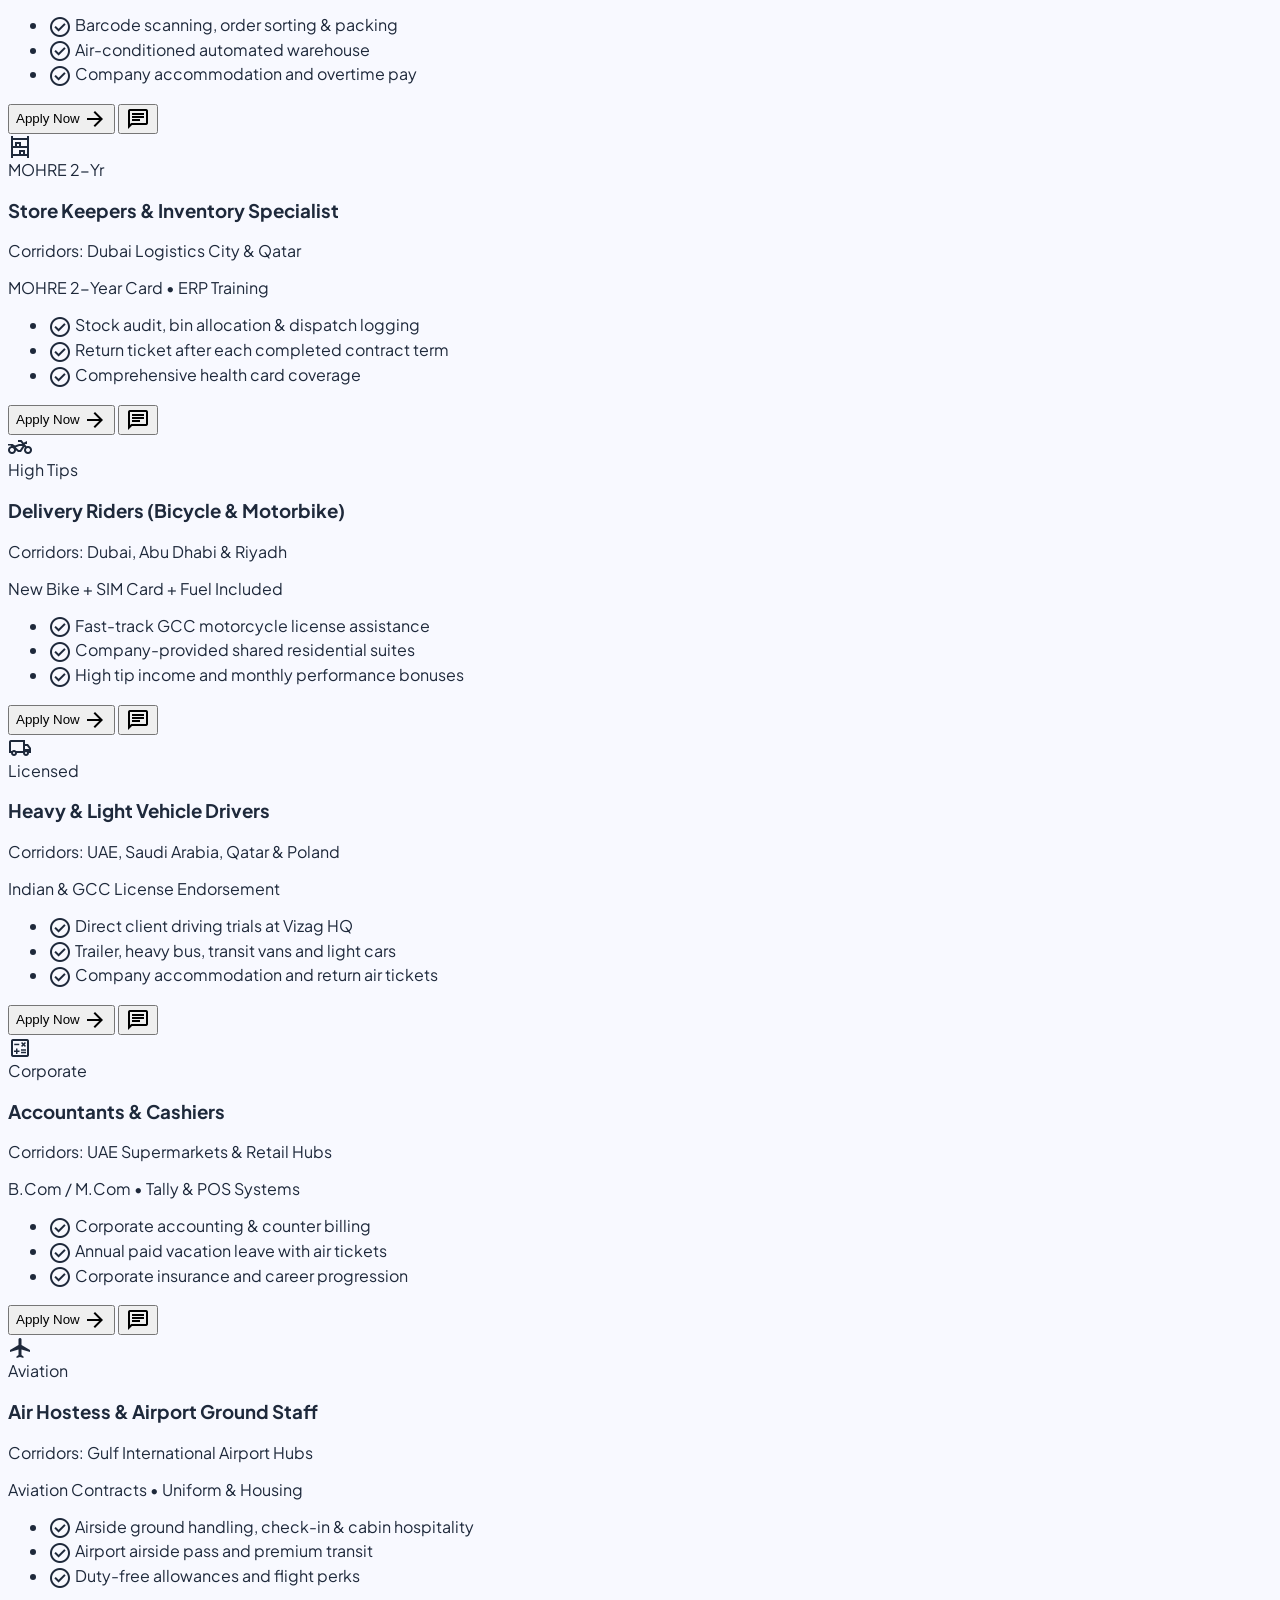
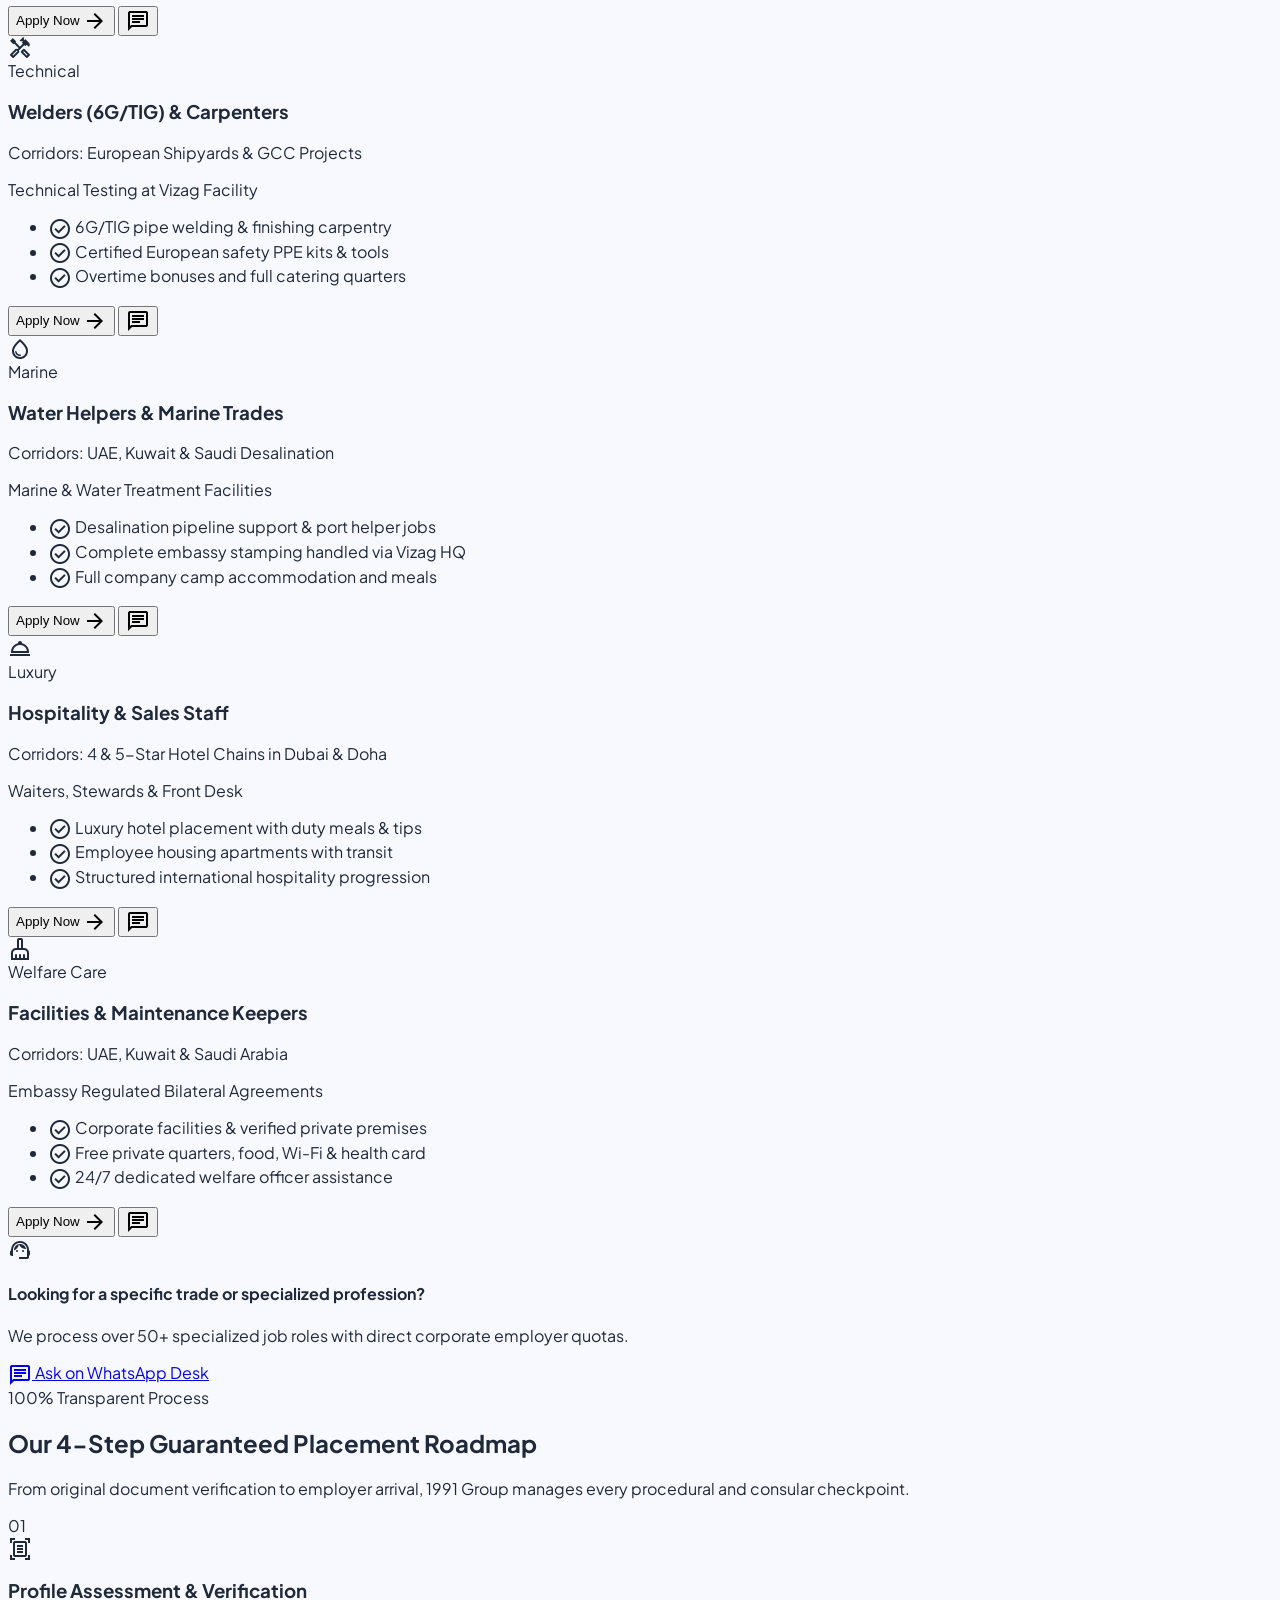
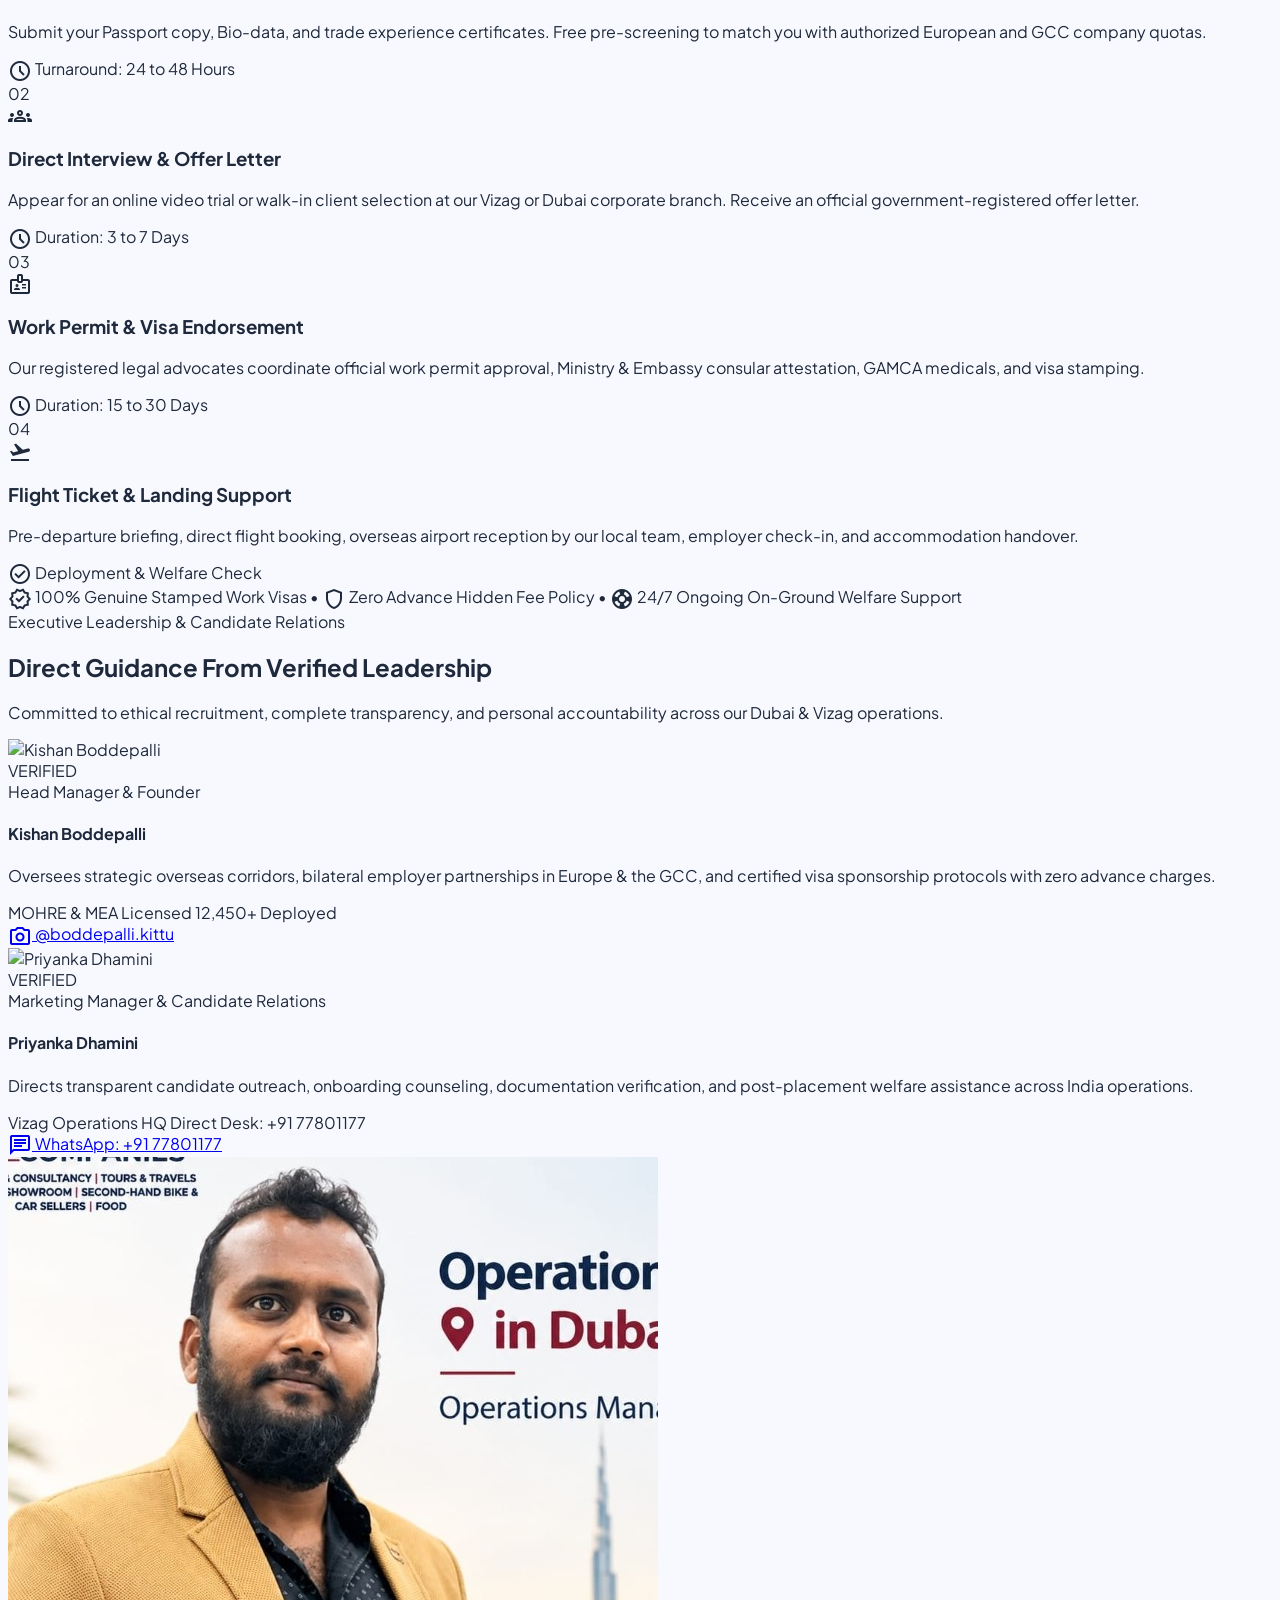
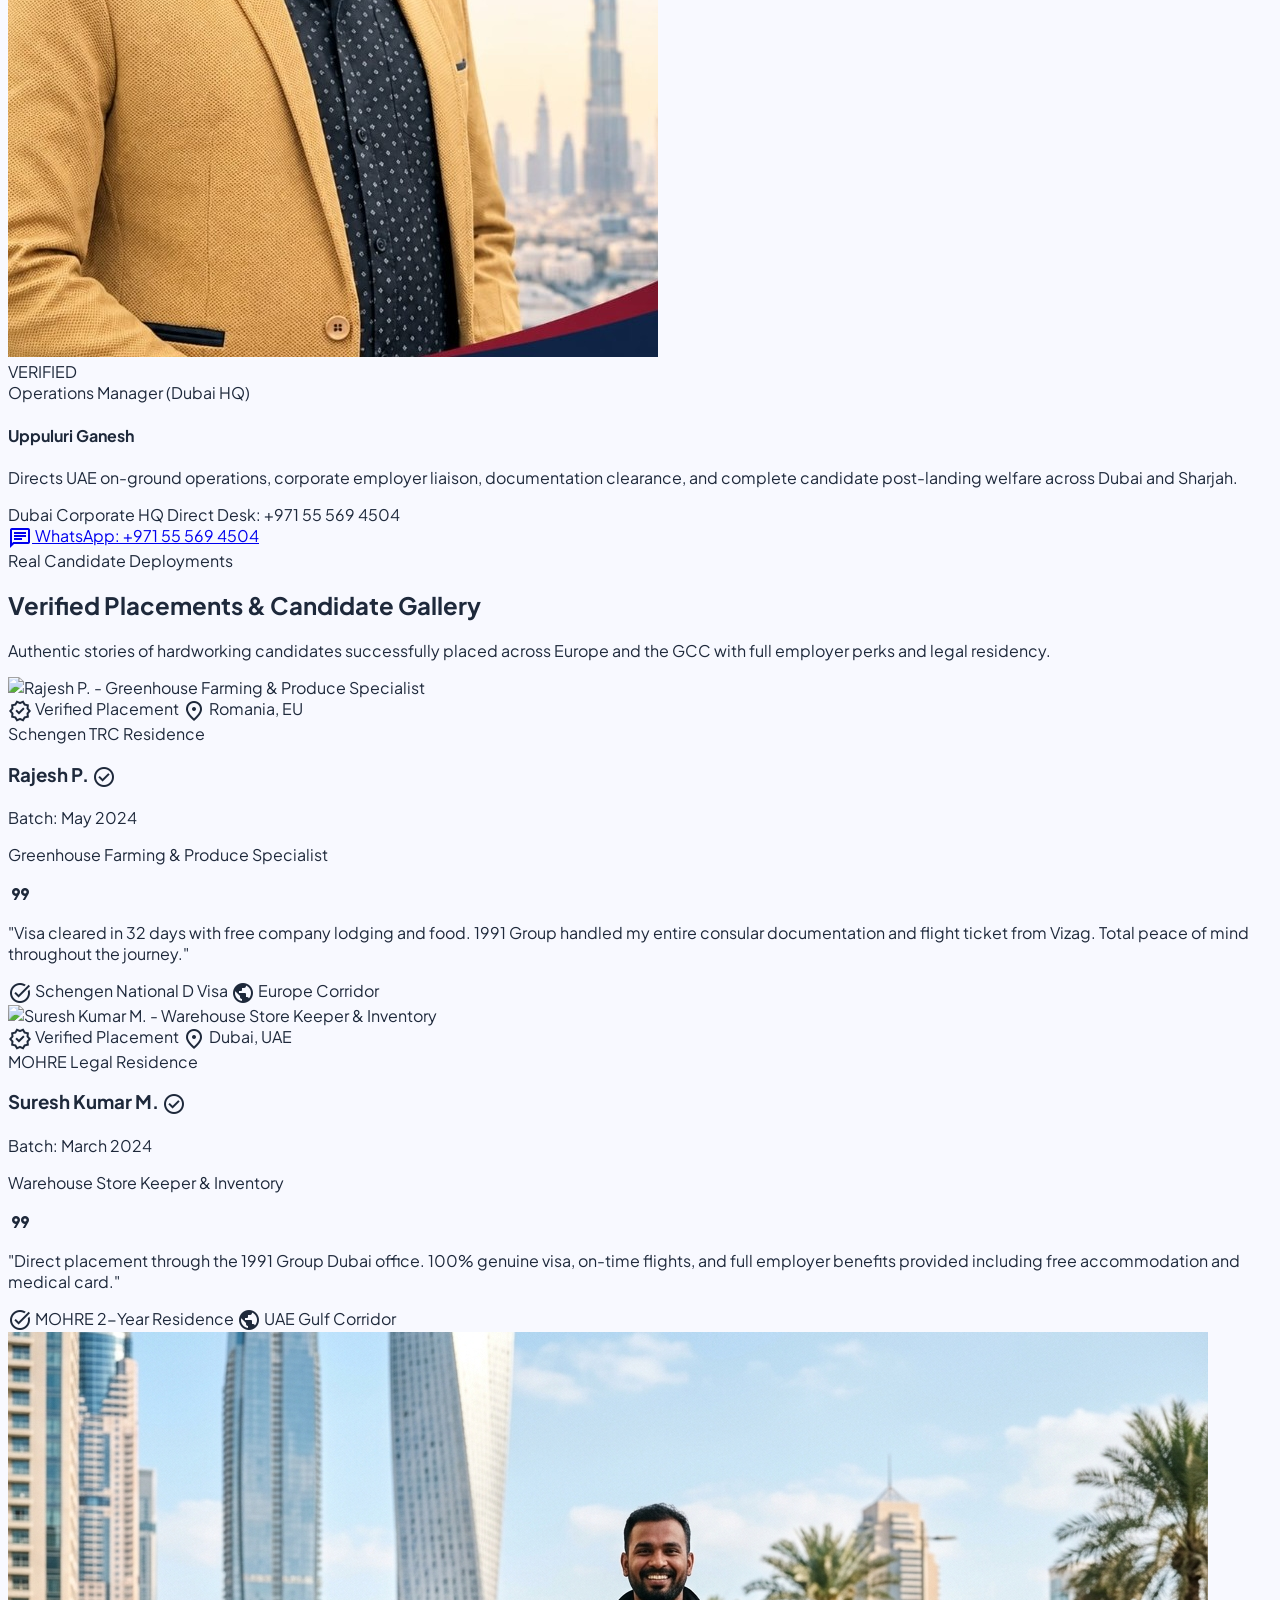
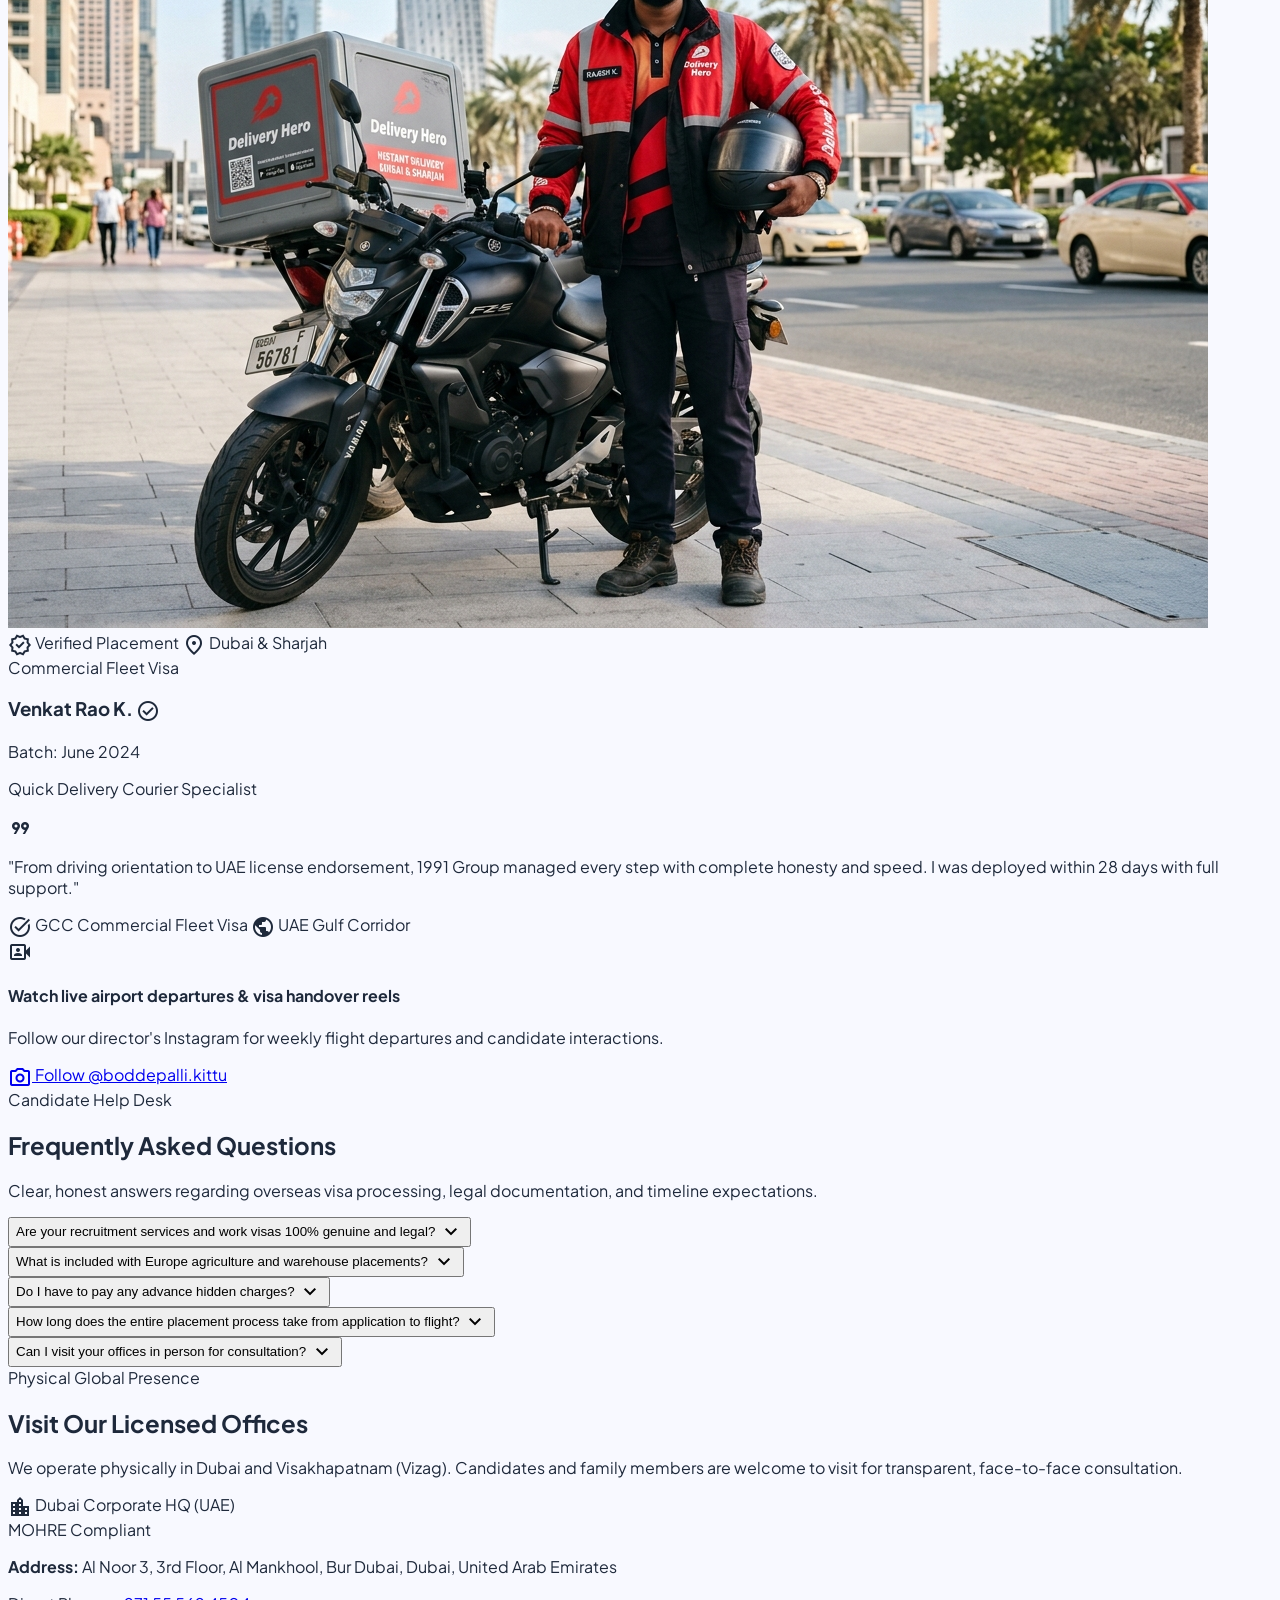
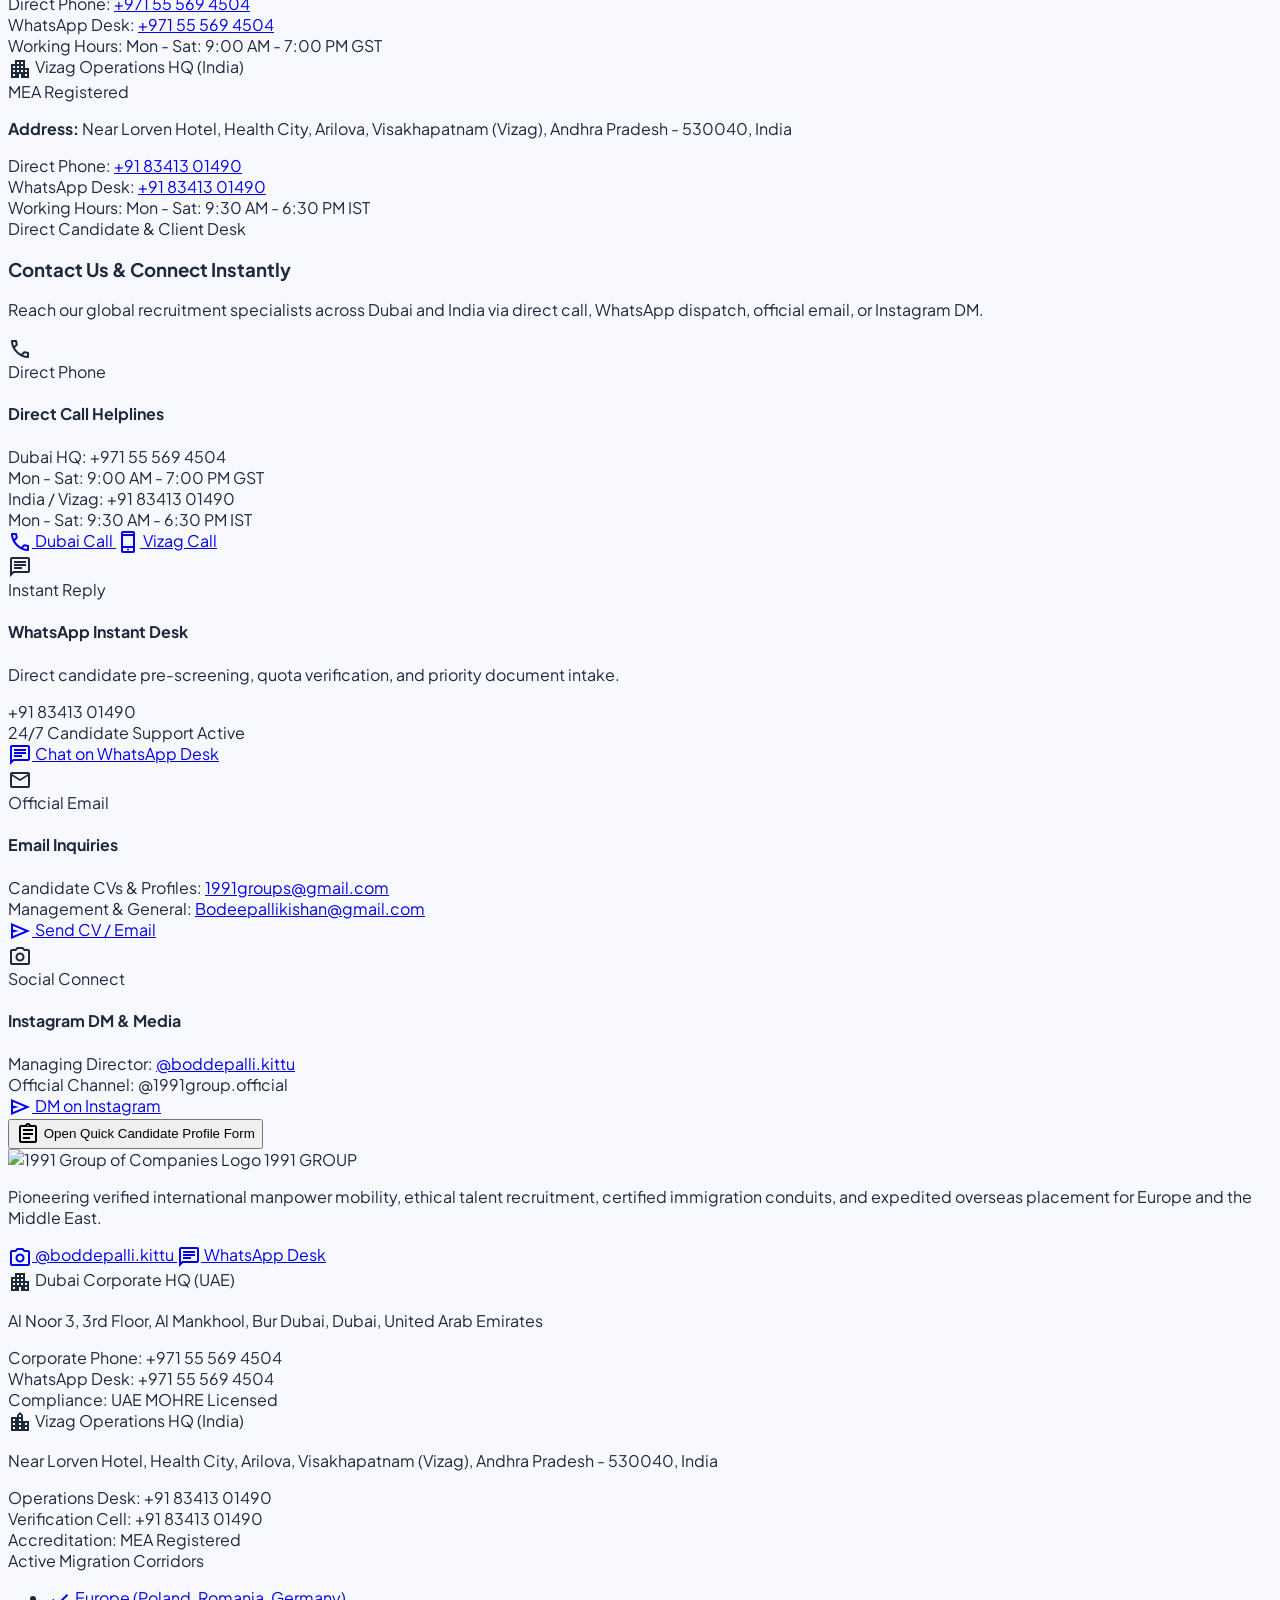
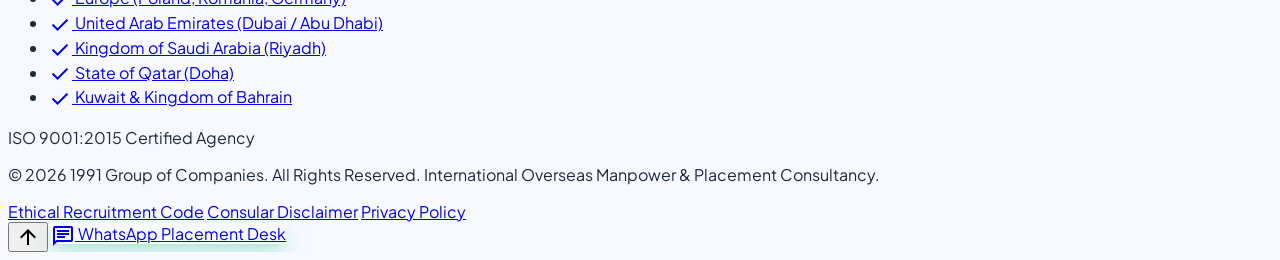
==== commit 2c9a5f05: "feat(seo): add canonical URL, OpenGraph tags, JSON-LD Schema, robots.txt and sitemap.xml" ====
--- a/index.html
+++ b/index.html
@@ -23,13 +23,89 @@
   <title>1991 Group of Companies | Overseas Manpower & Global Recruitment Consultancy</title>
   <meta name="title" content="1991 Group of Companies | Overseas Manpower & Global Recruitment Consultancy">
   <meta name="description" content="Verified international recruitment for Europe & Gulf countries. 100% legal work permits, employer-sponsored air tickets, furnished accommodation, and medical insurance.">
-  <meta name="keywords" content="overseas recruitment, europe jobs, dubai jobs, poland jobs, romania work visa, vizag consultancy, 1991 group">
+  <meta name="keywords" content="overseas recruitment, europe jobs, dubai jobs, poland jobs, romania work visa, vizag consultancy, 1991 group, international manpower consultancy">
   <meta name="author" content="1991 Group of Companies">
-
-  <!-- Open Graph / Facebook -->
+  <meta name="robots" content="index, follow, max-snippet:-1, max-image-preview:large, max-video-preview:-1">
+
+  <!-- Canonical URL -->
+  <link rel="canonical" href="https://1991groupofcompanies.com/">
+
+  <!-- Open Graph / Facebook / WhatsApp / LinkedIn -->
   <meta property="og:type" content="website">
+  <meta property="og:url" content="https://1991groupofcompanies.com/">
+  <meta property="og:site_name" content="1991 Group of Companies">
   <meta property="og:title" content="1991 Group of Companies | Overseas Manpower & Global Recruitment">
-  <meta property="og:description" content="Verified direct employer sponsorships for Europe & Gulf countries with zero advance hidden charges.">
+  <meta property="og:description" content="Verified direct employer sponsorships for Europe & Gulf countries with zero advance hidden charges. MEA registered & UAE MOHRE compliant.">
+  <meta property="og:image" content="https://1991groupofcompanies.com/images/candidates/dubai-courier.jpg">
+  <meta property="og:image:width" content="1200">
+  <meta property="og:image:height" content="630">
+  <meta property="og:locale" content="en_US">
+
+  <!-- Twitter Card -->
+  <meta name="twitter:card" content="summary_large_image">
+  <meta name="twitter:url" content="https://1991groupofcompanies.com/">
+  <meta name="twitter:title" content="1991 Group of Companies | Overseas Manpower & Global Recruitment">
+  <meta name="twitter:description" content="Verified international recruitment for Europe & Gulf countries. 100% legal work permits, air tickets & accommodation.">
+  <meta name="twitter:image" content="https://1991groupofcompanies.com/images/candidates/dubai-courier.jpg">
+
+  <!-- Schema.org JSON-LD Structured Data for Search Engines -->
+  <script type="application/ld+json">
+  {
+    "@context": "https://schema.org",
+    "@graph": [
+      {
+        "@type": "EmploymentAgency",
+        "@id": "https://1991groupofcompanies.com/#agency",
+        "name": "1991 Group of Companies",
+        "alternateName": "1991 GROUP Overseas Recruitment",
+        "url": "https://1991groupofcompanies.com",
+        "logo": "https://1991groupofcompanies.com/images/candidates/dubai-courier.jpg",
+        "image": "https://1991groupofcompanies.com/images/candidates/dubai-courier.jpg",
+        "description": "Licensed overseas recruitment and manpower consultancy with dual headquarters in Dubai (UAE) and Visakhapatnam (India), specializing in legal work permits for Europe and the Gulf.",
+        "telephone": "+91-83413-01490",
+        "email": "1991groups@gmail.com",
+        "priceRange": "$$",
+        "address": [
+          {
+            "@type": "PostalAddress",
+            "streetAddress": "Near Lorven Hotel, Health City, Arilova",
+            "addressLocality": "Visakhapatnam",
+            "addressRegion": "Andhra Pradesh",
+            "postalCode": "530040",
+            "addressCountry": "IN"
+          },
+          {
+            "@type": "PostalAddress",
+            "streetAddress": "Al Noor 3, 3rd Floor, Al Mankhool, Bur Dubai",
+            "addressLocality": "Dubai",
+            "addressRegion": "Dubai",
+            "addressCountry": "AE"
+          }
+        ],
+        "openingHoursSpecification": [
+          {
+            "@type": "OpeningHoursSpecification",
+            "dayOfWeek": ["Monday", "Tuesday", "Wednesday", "Thursday", "Friday", "Saturday"],
+            "opens": "09:30",
+            "closes": "18:30"
+          }
+        ],
+        "sameAs": [
+          "https://www.instagram.com/boddepalli.kittu"
+        ]
+      },
+      {
+        "@type": "WebSite",
+        "@id": "https://1991groupofcompanies.com/#website",
+        "url": "https://1991groupofcompanies.com/",
+        "name": "1991 Group of Companies",
+        "publisher": {
+          "@id": "https://1991groupofcompanies.com/#agency"
+        }
+      }
+    ]
+  }
+  </script>
 
   <!-- Favicon -->
   <link rel="icon" type="image/svg+xml" href="data:image/svg+xml,<svg xmlns='http://www.w3.org/2000/svg' viewBox='0 0 100 100'><text y='.9em' font-size='90'>🌐</text></svg>">
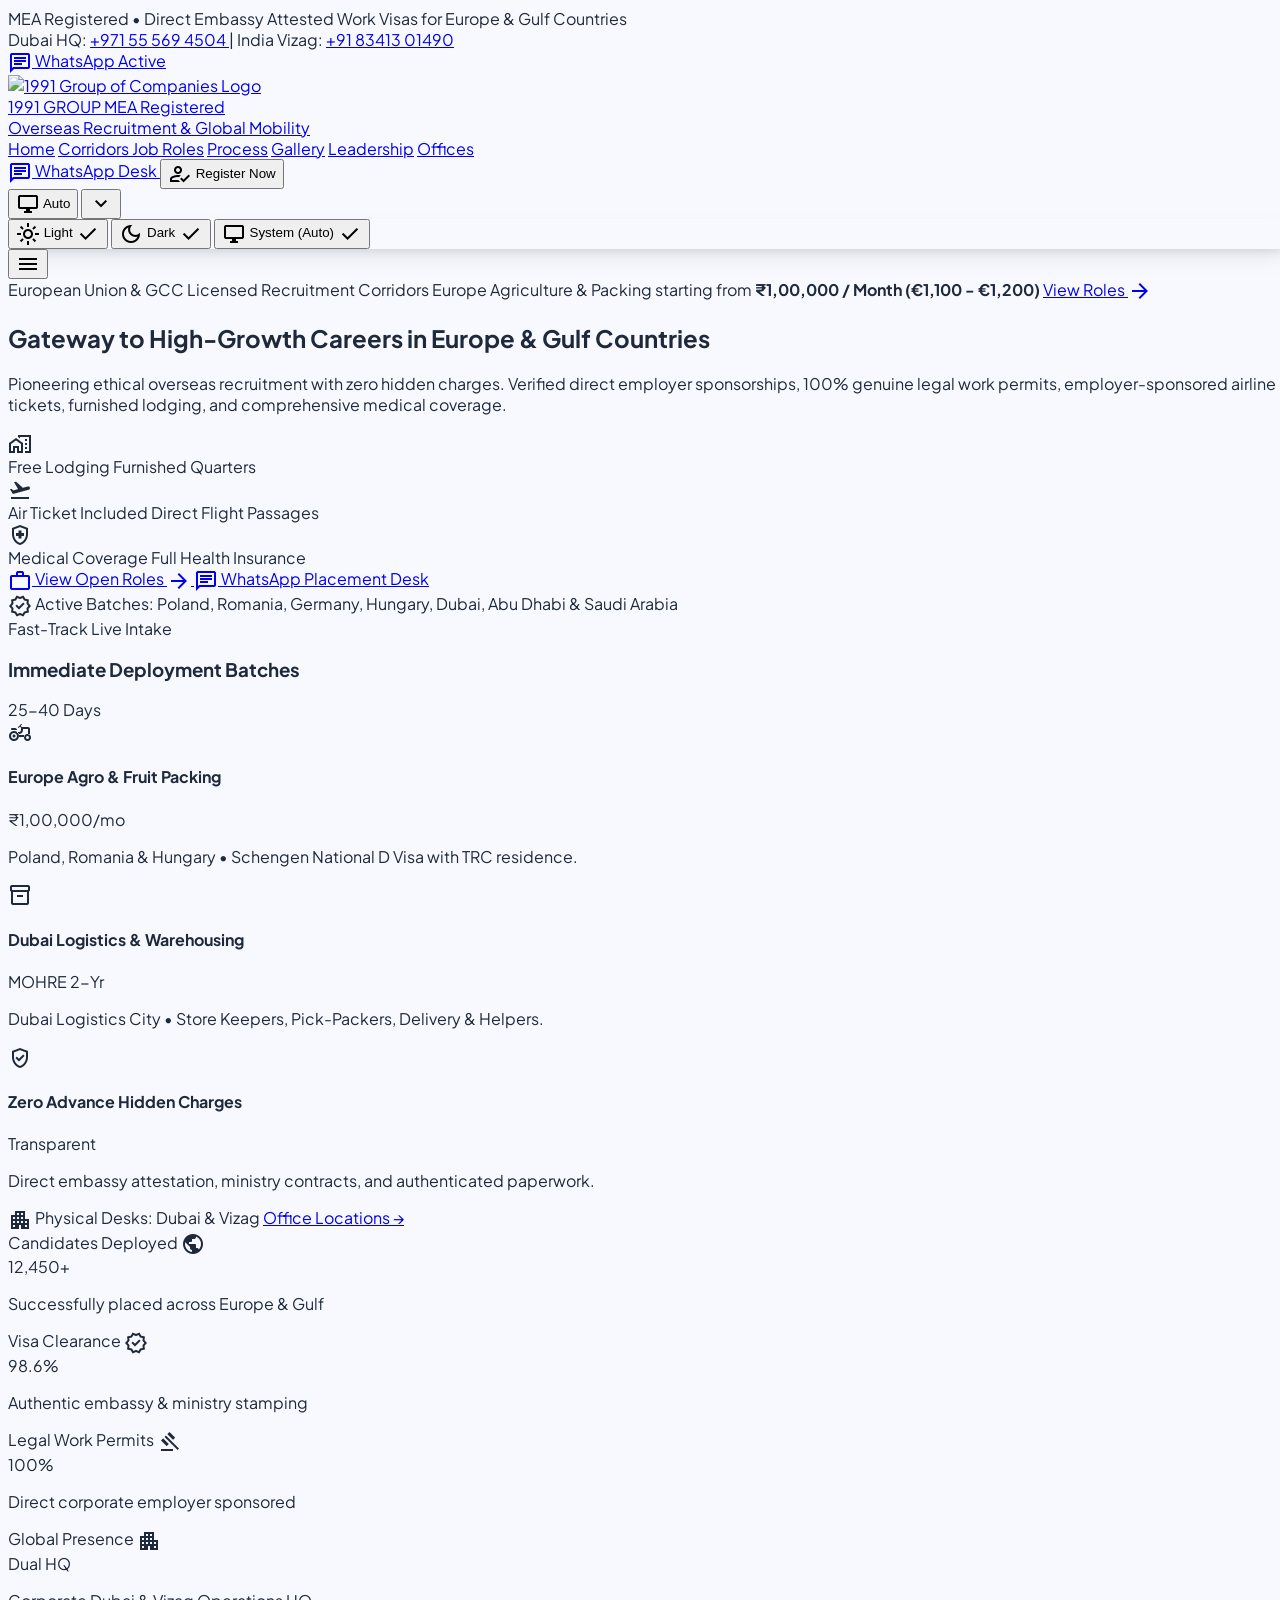
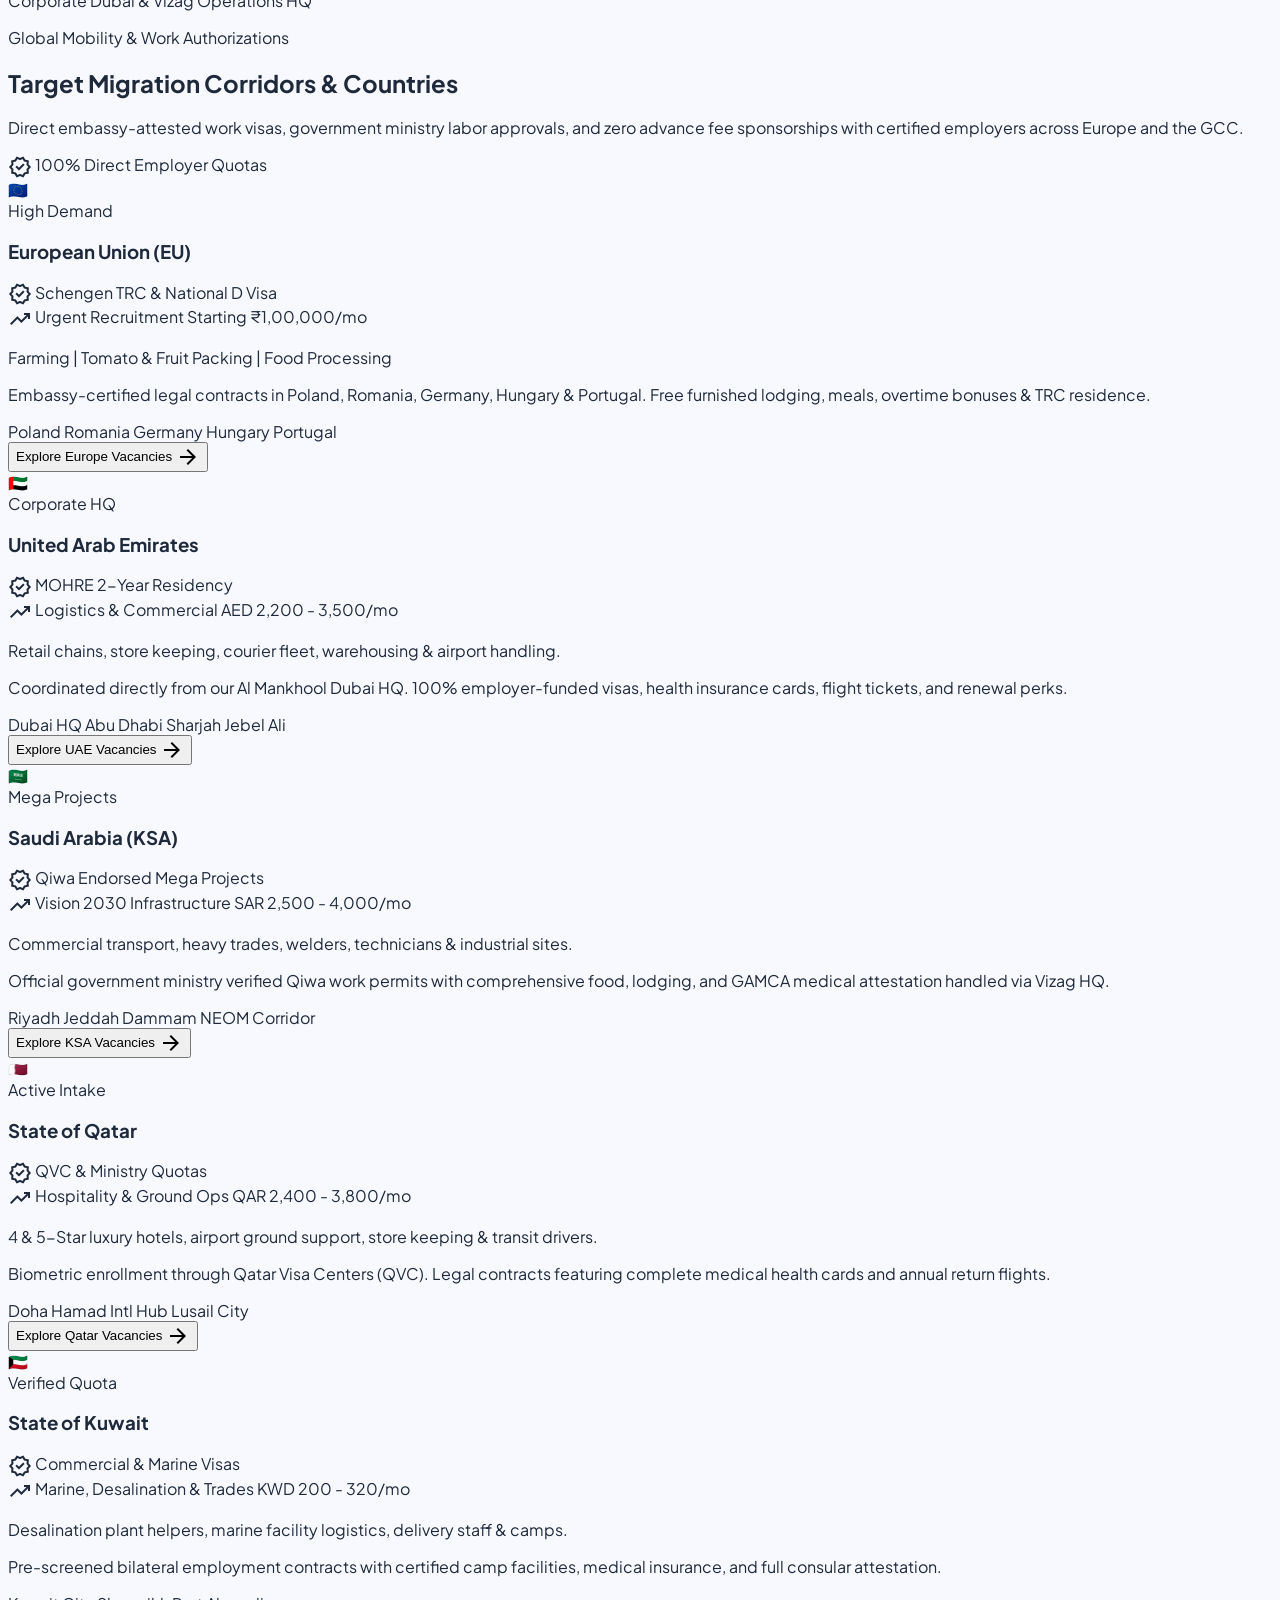
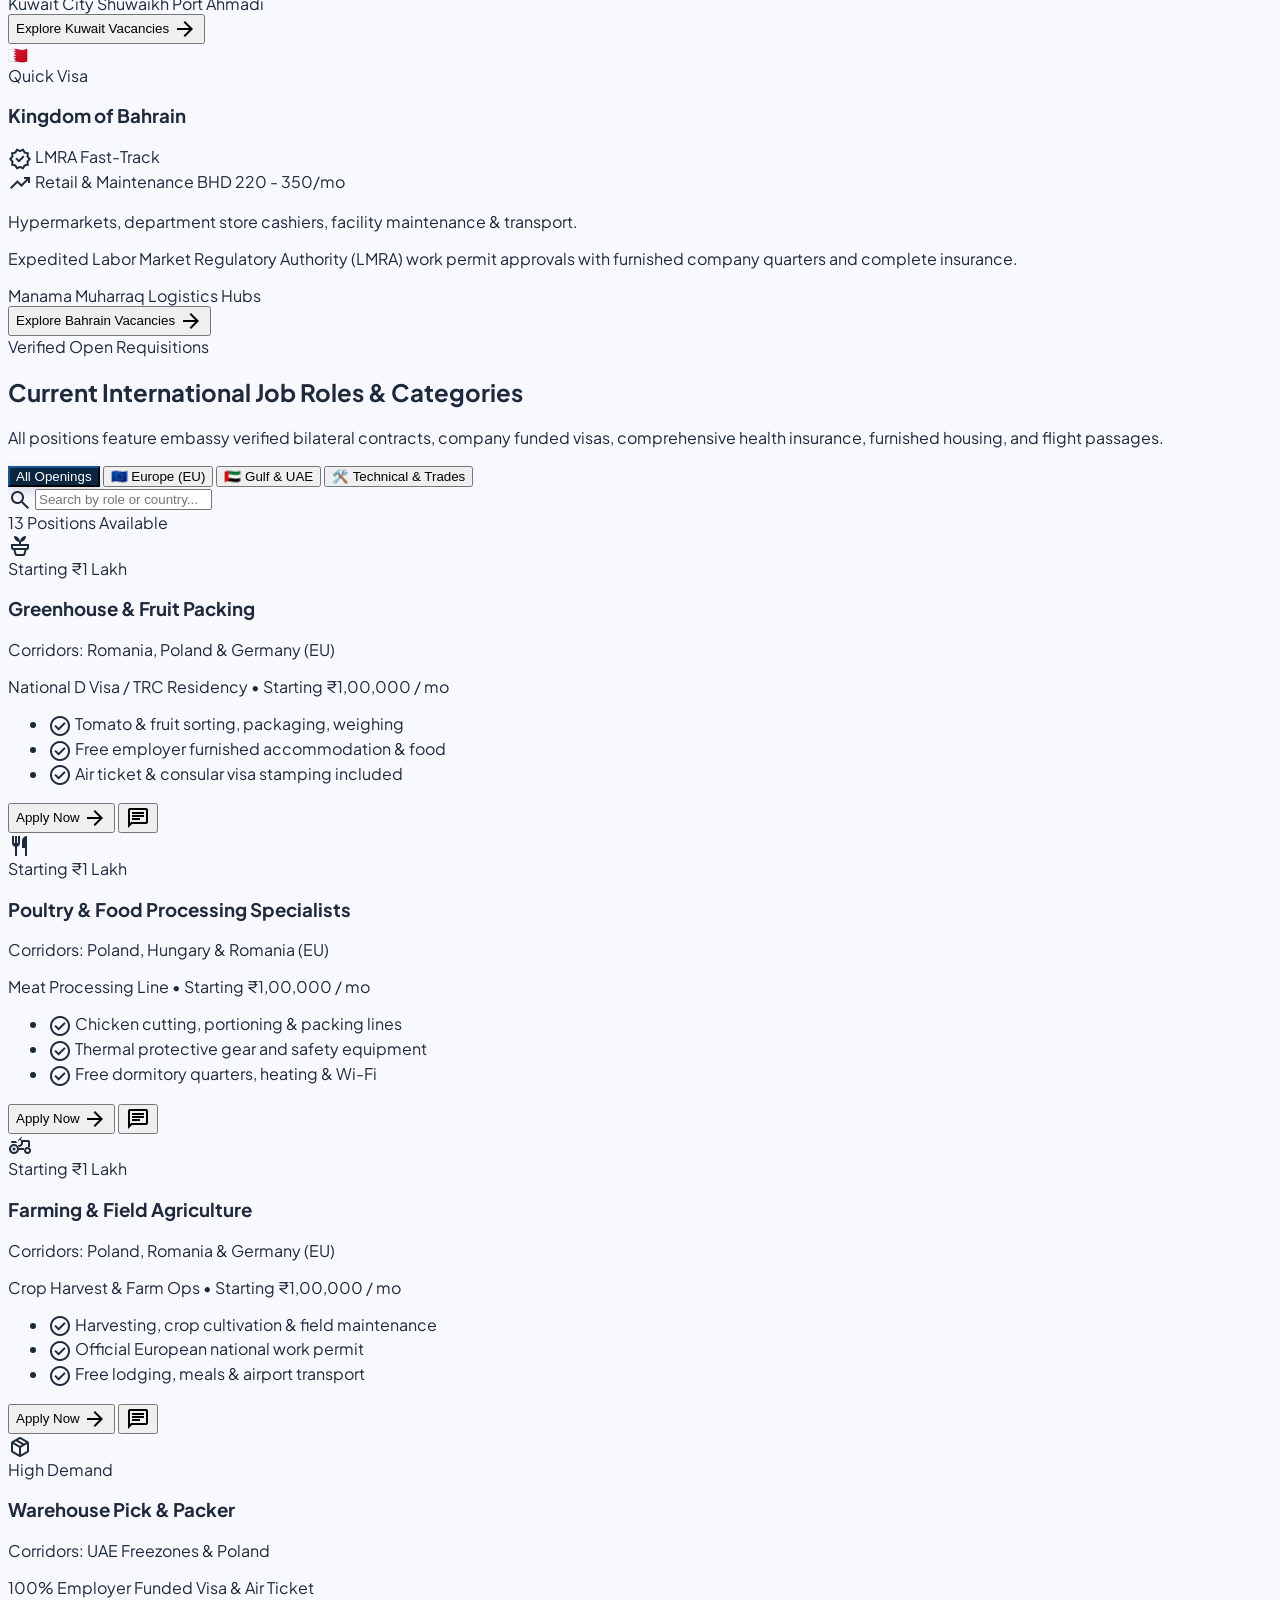
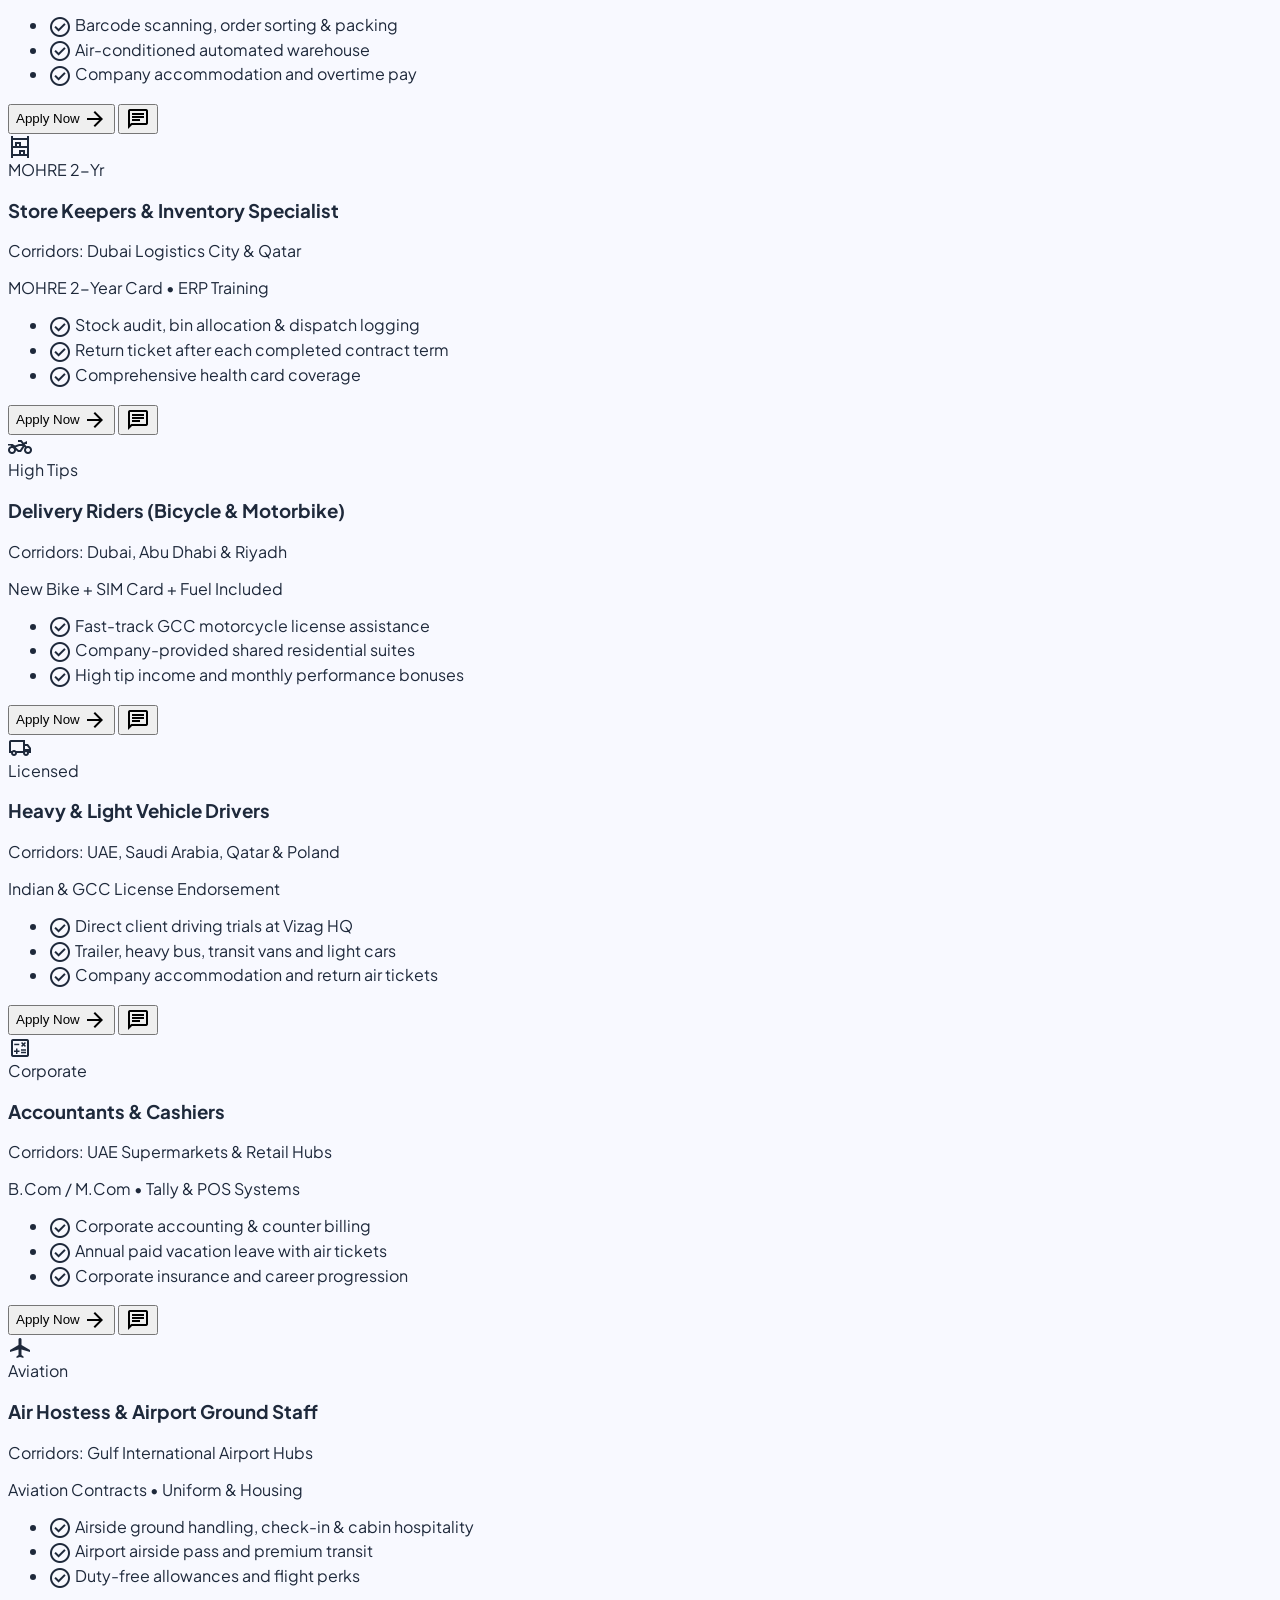
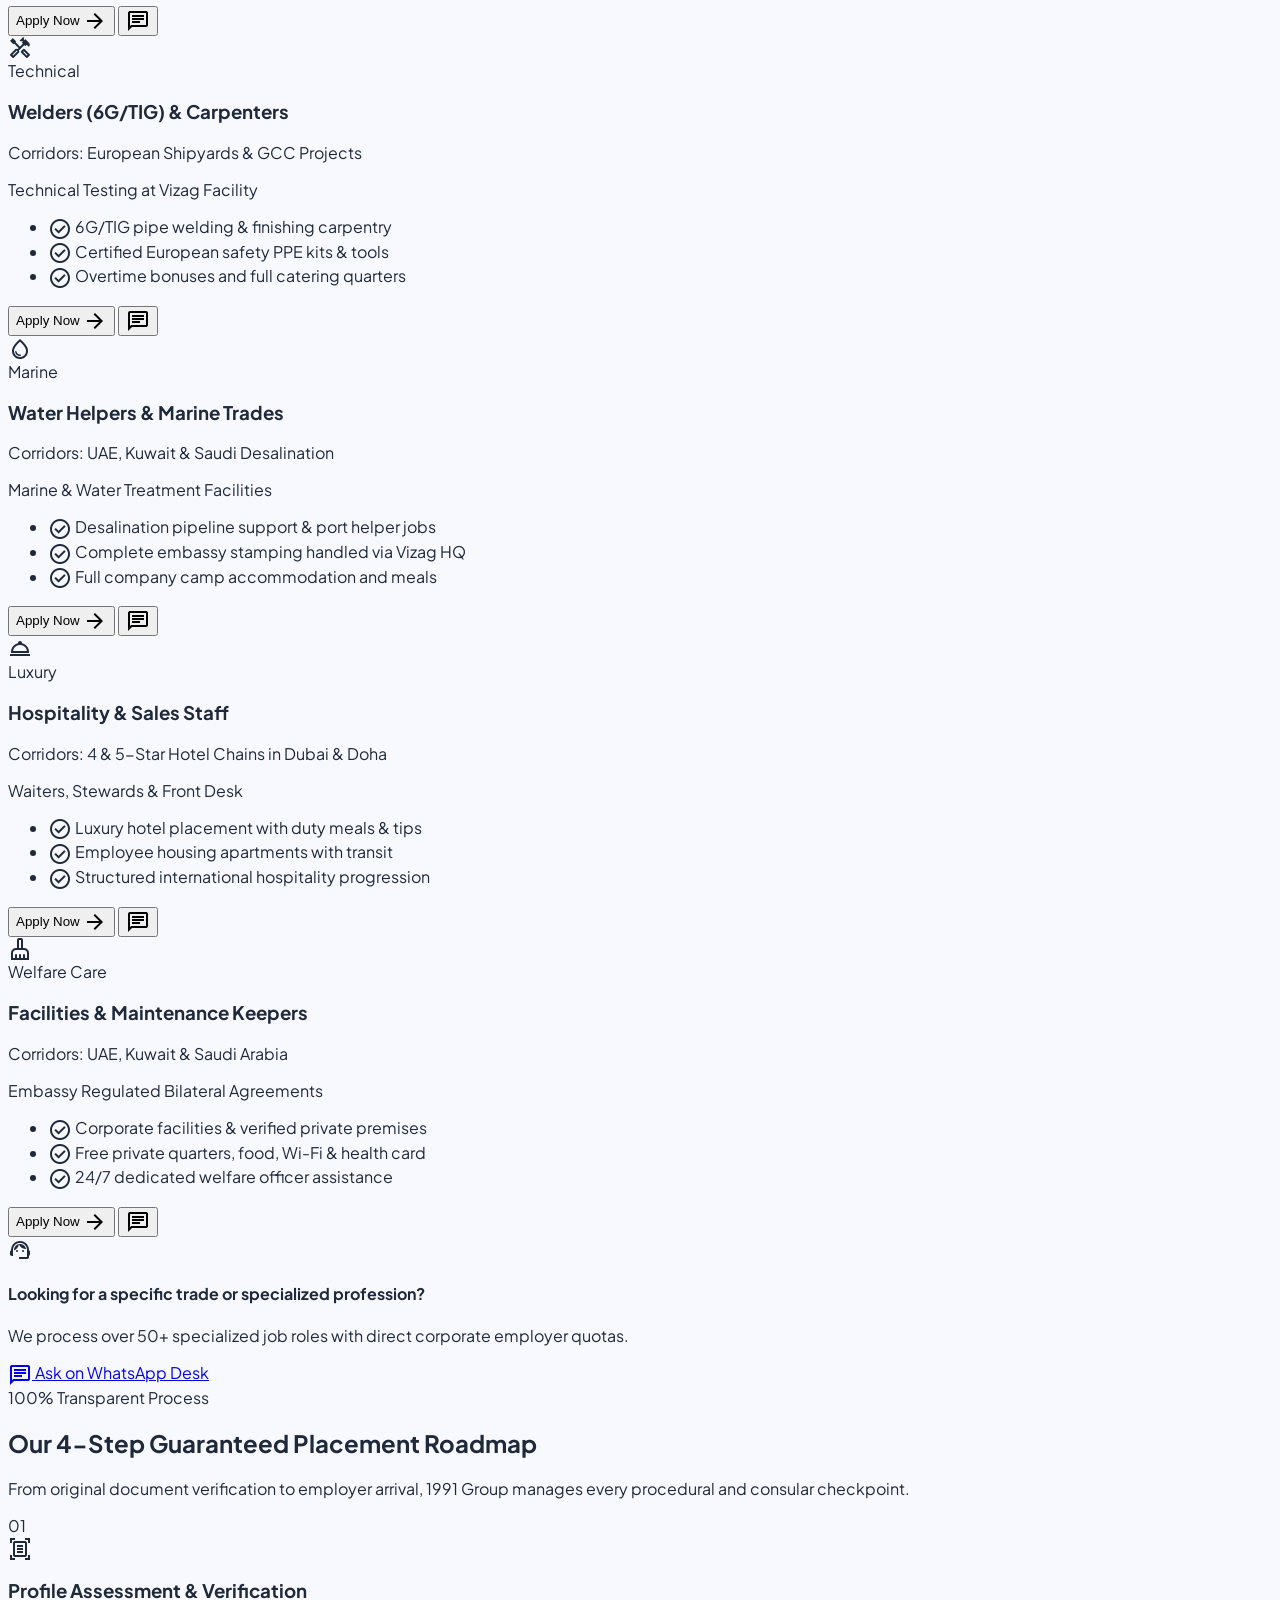
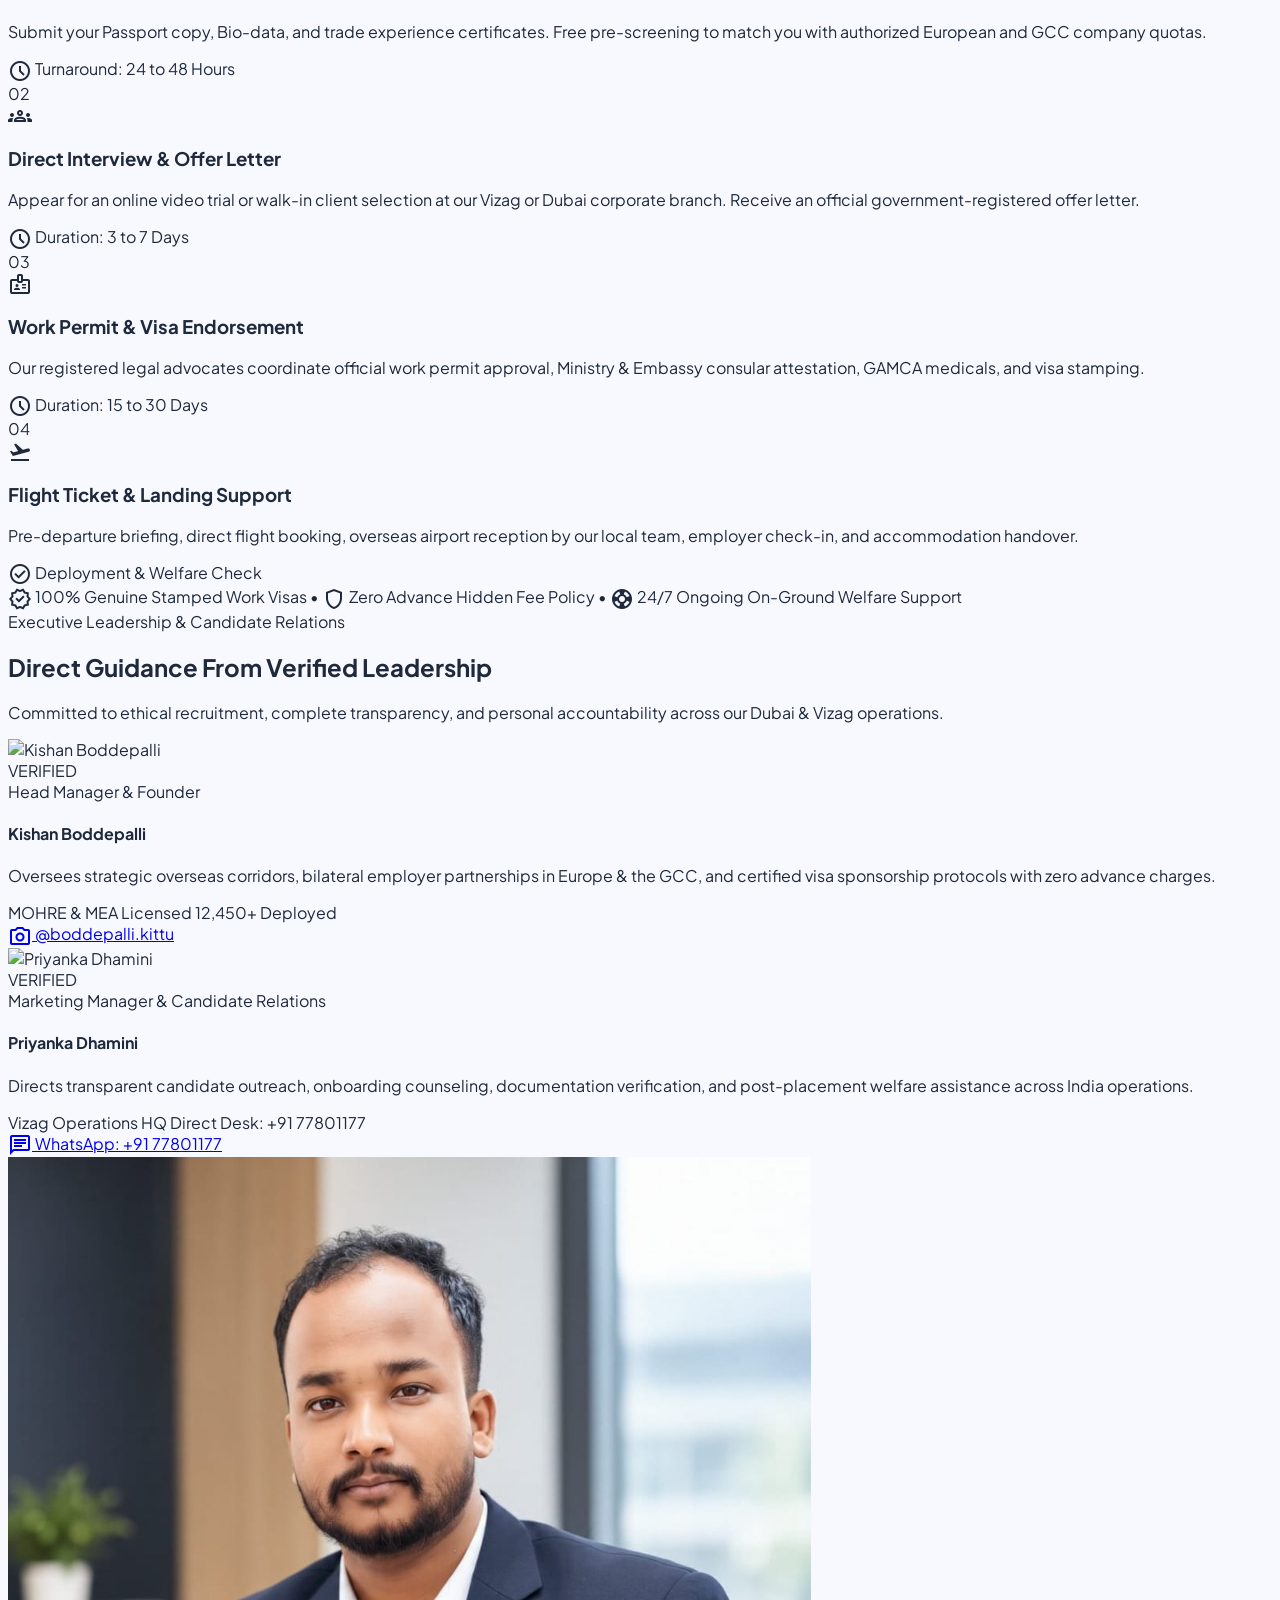
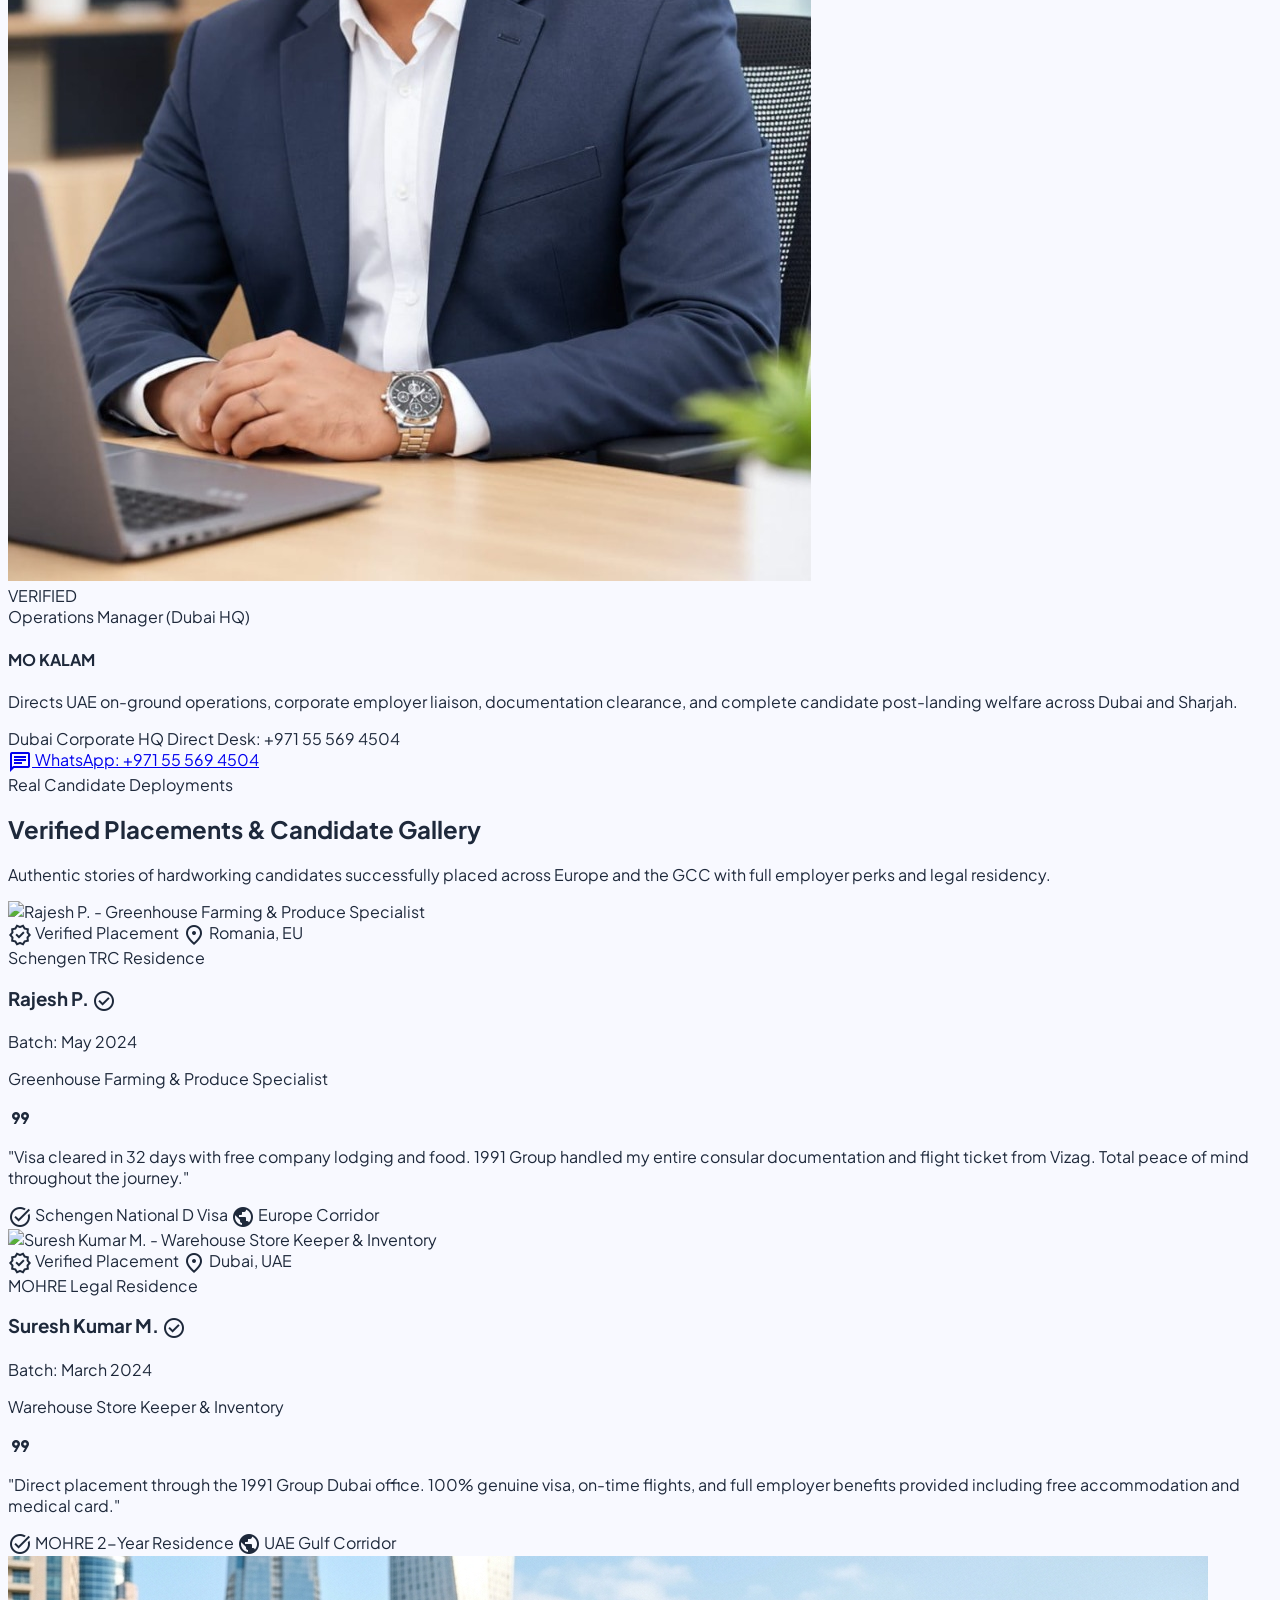
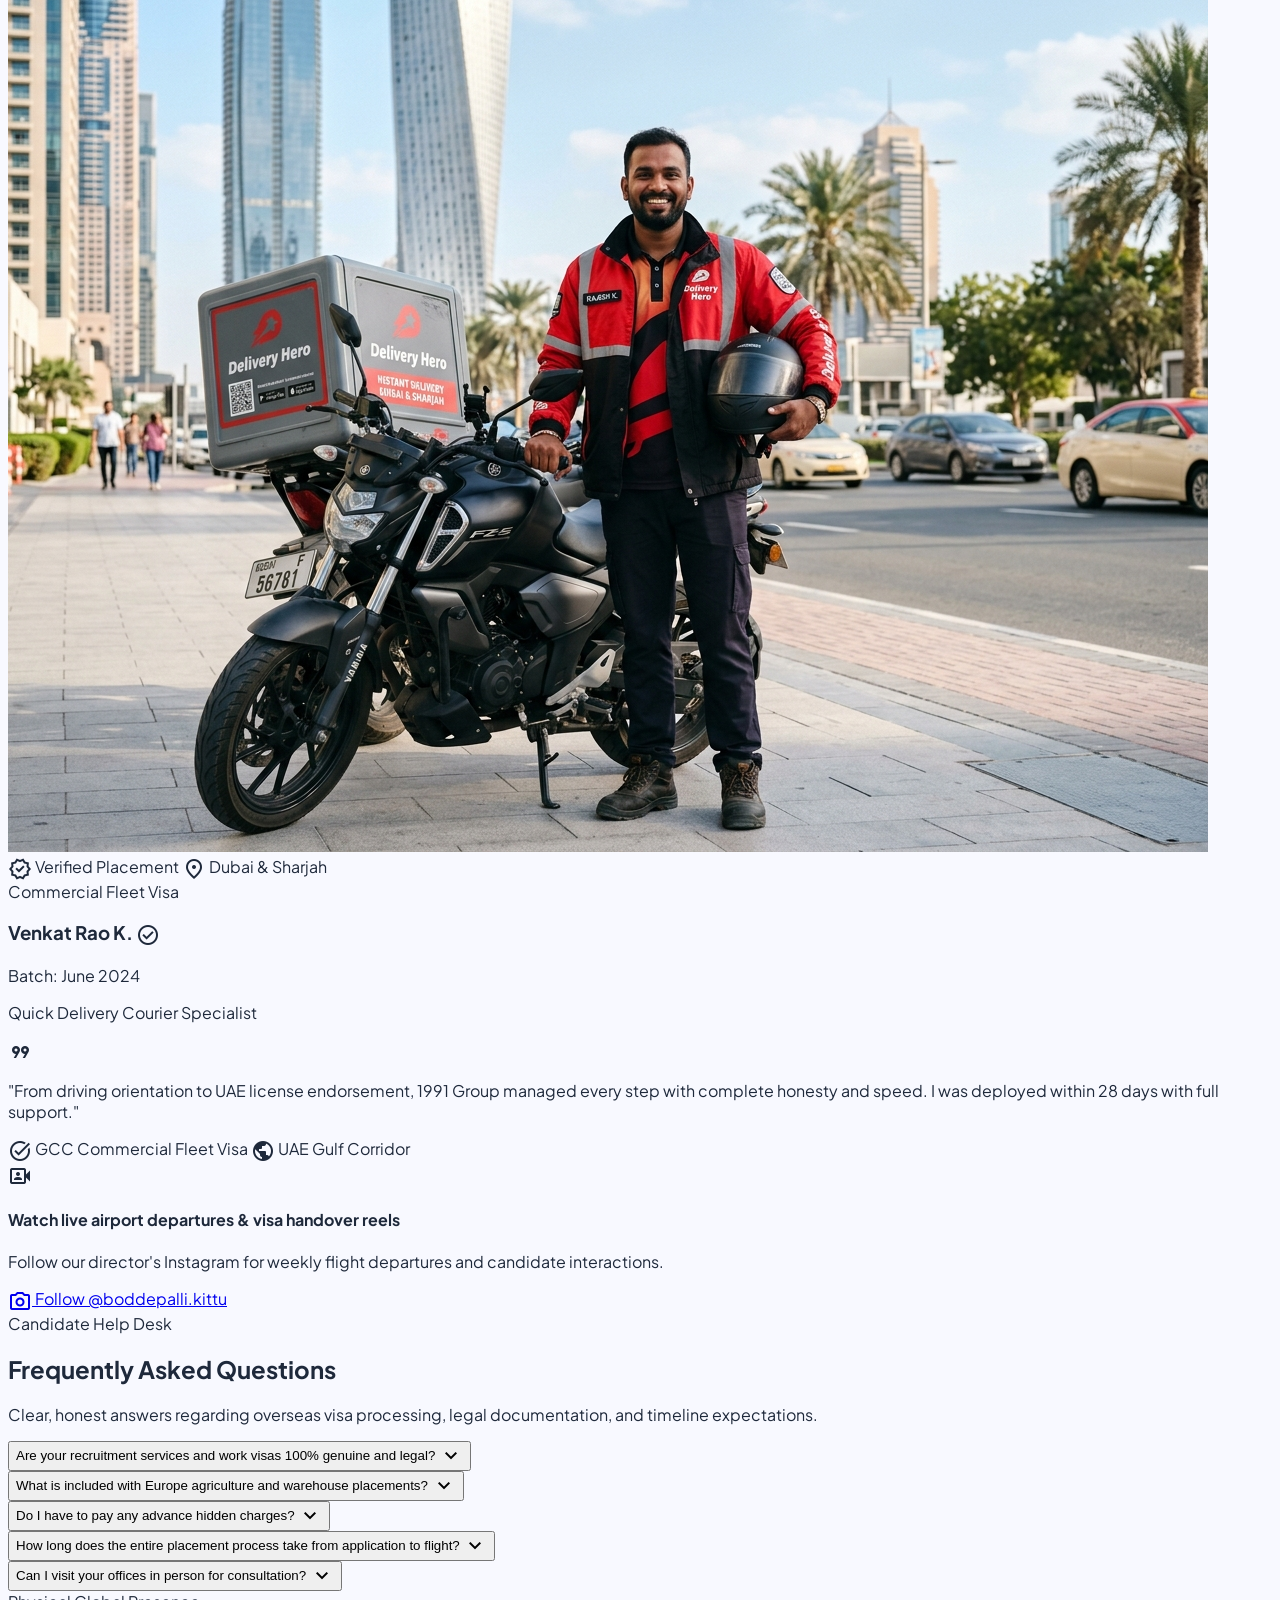
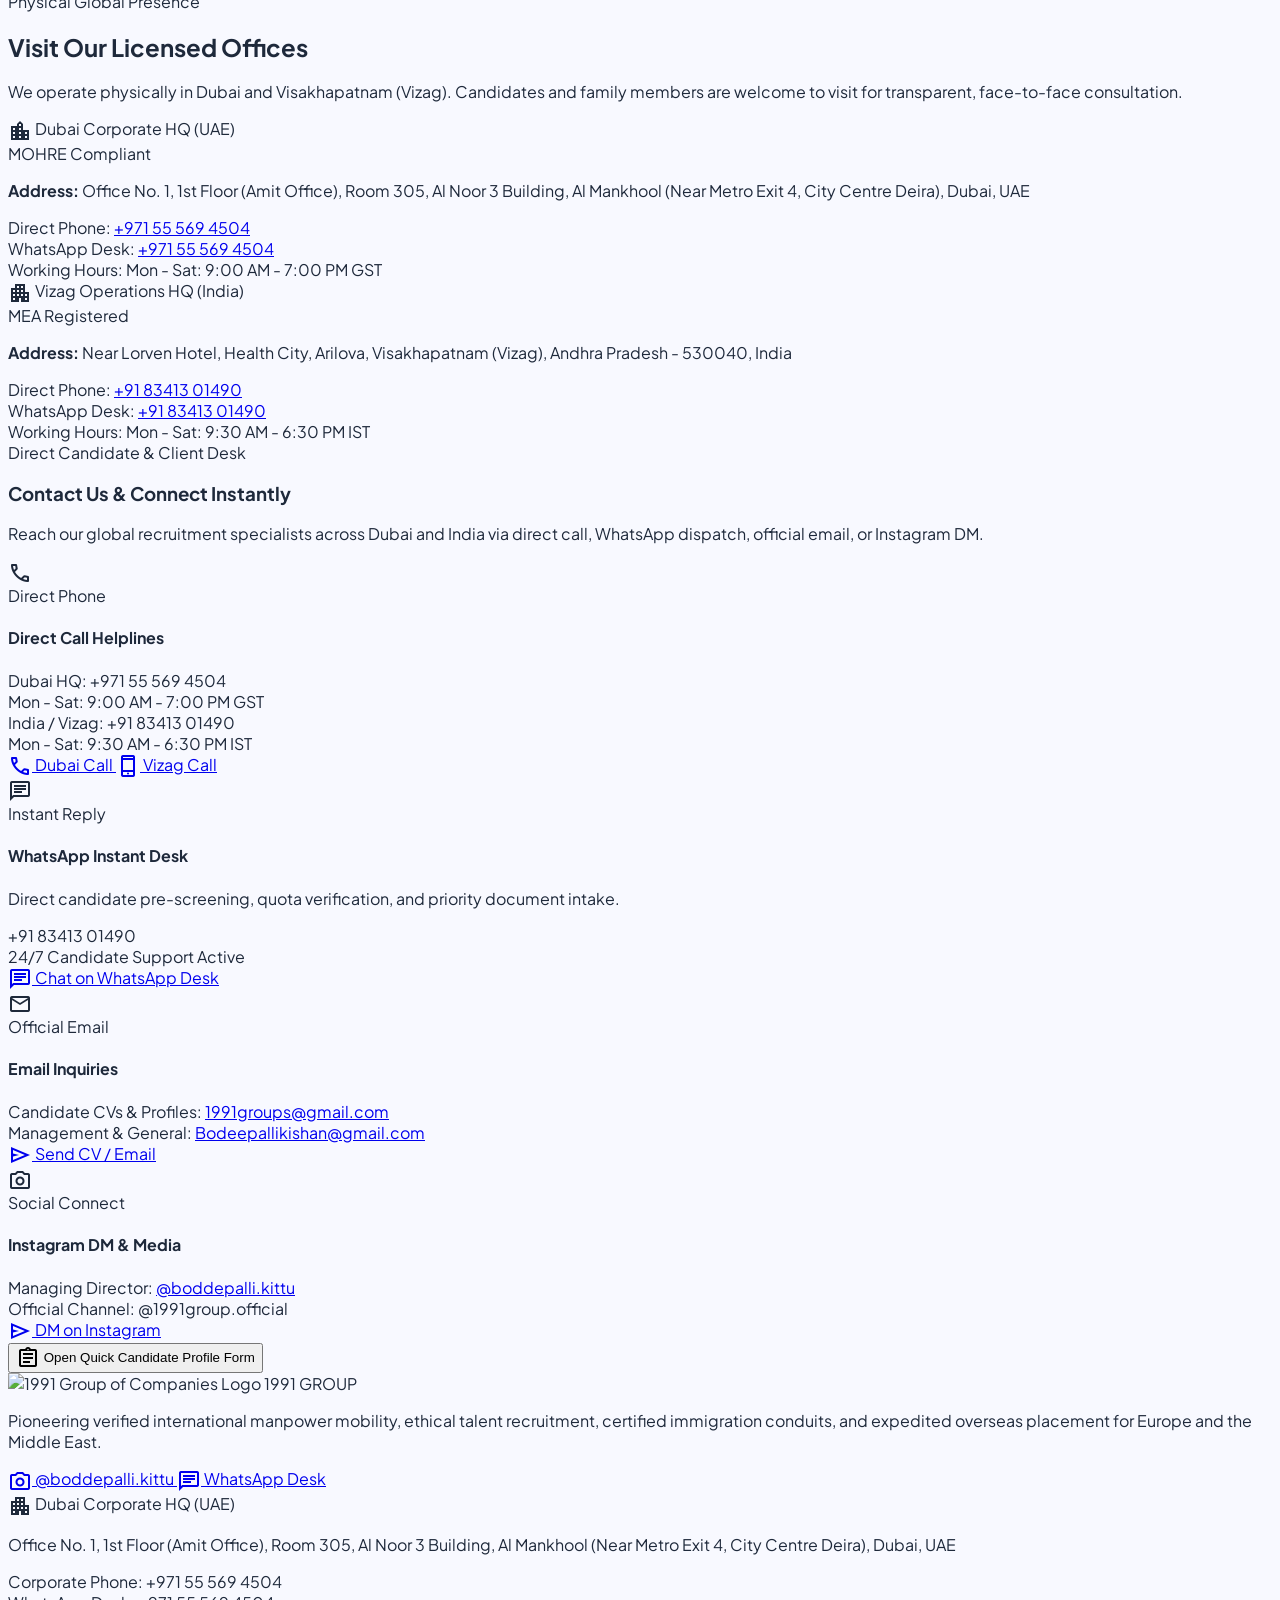
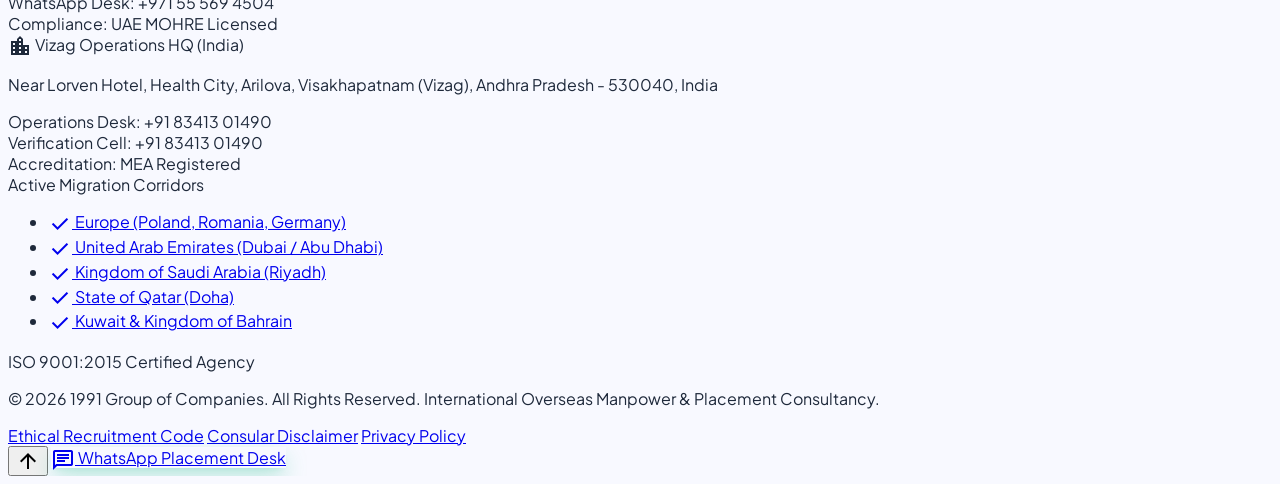
==== commit 1ce34086: "feat: update Dubai operations manager to MO KALAM and update detailed Dubai address" ====
--- a/index.html
+++ b/index.html
@@ -76,7 +76,7 @@
           },
           {
             "@type": "PostalAddress",
-            "streetAddress": "Al Noor 3, 3rd Floor, Al Mankhool, Bur Dubai",
+            "streetAddress": "Office No. 1, 1st Floor (Amit Office), Room 305, Al Noor 3 Building, Al Mankhool (Near Metro Exit 4)",
             "addressLocality": "Dubai",
             "addressRegion": "Dubai",
             "addressCountry": "AE"
@@ -909,7 +909,7 @@
               <span class="text-[10px] uppercase font-bold tracking-wider px-2 py-0.5 rounded bg-cyan-100 text-cyan-800 border border-cyan-200" data-bind="contacts.dubaiOffice.badge">MOHRE Compliant</span>
             </div>
             <p class="text-xs text-slate-600 leading-relaxed">
-              <strong>Address:</strong> <span data-bind="contacts.dubaiOffice.address">Al Noor 3, 3rd Floor, Al Mankhool, Bur Dubai, Dubai, United Arab Emirates</span>
+              <strong>Address:</strong> <span data-bind="contacts.dubaiOffice.address">Office No. 1, 1st Floor (Amit Office), Room 305, Al Noor 3 Building, Al Mankhool (Near Metro Exit 4, City Centre Deira), Dubai, UAE</span>
             </p>
             <div class="pt-2 border-t border-slate-100 space-y-1.5 text-xs text-slate-600">
               <div class="flex items-center justify-between">
@@ -1135,9 +1135,9 @@
             <span data-bind="contacts.dubaiOffice.title">Dubai Corporate HQ</span>
           </div>
           <p class="leading-relaxed text-slate-300" data-bind="contacts.dubaiOffice.address">
-            Al Noor 3, 3rd Floor,<br>
-            Al Mankhool, Bur Dubai,<br>
-            Dubai, United Arab Emirates
+            Office No. 1, 1st Floor (Amit Office),<br>
+            Room 305, Al Noor 3 Building,<br>
+            Al Mankhool (Near Metro Exit 4), Dubai, UAE
           </p>
           <div class="pt-2 space-y-1">
             <div><span class="text-slate-400">Corporate Phone:</span> <span class="text-slate-200" data-bind="contacts.dubaiOffice.phone">+971 55 569 4504</span></div>
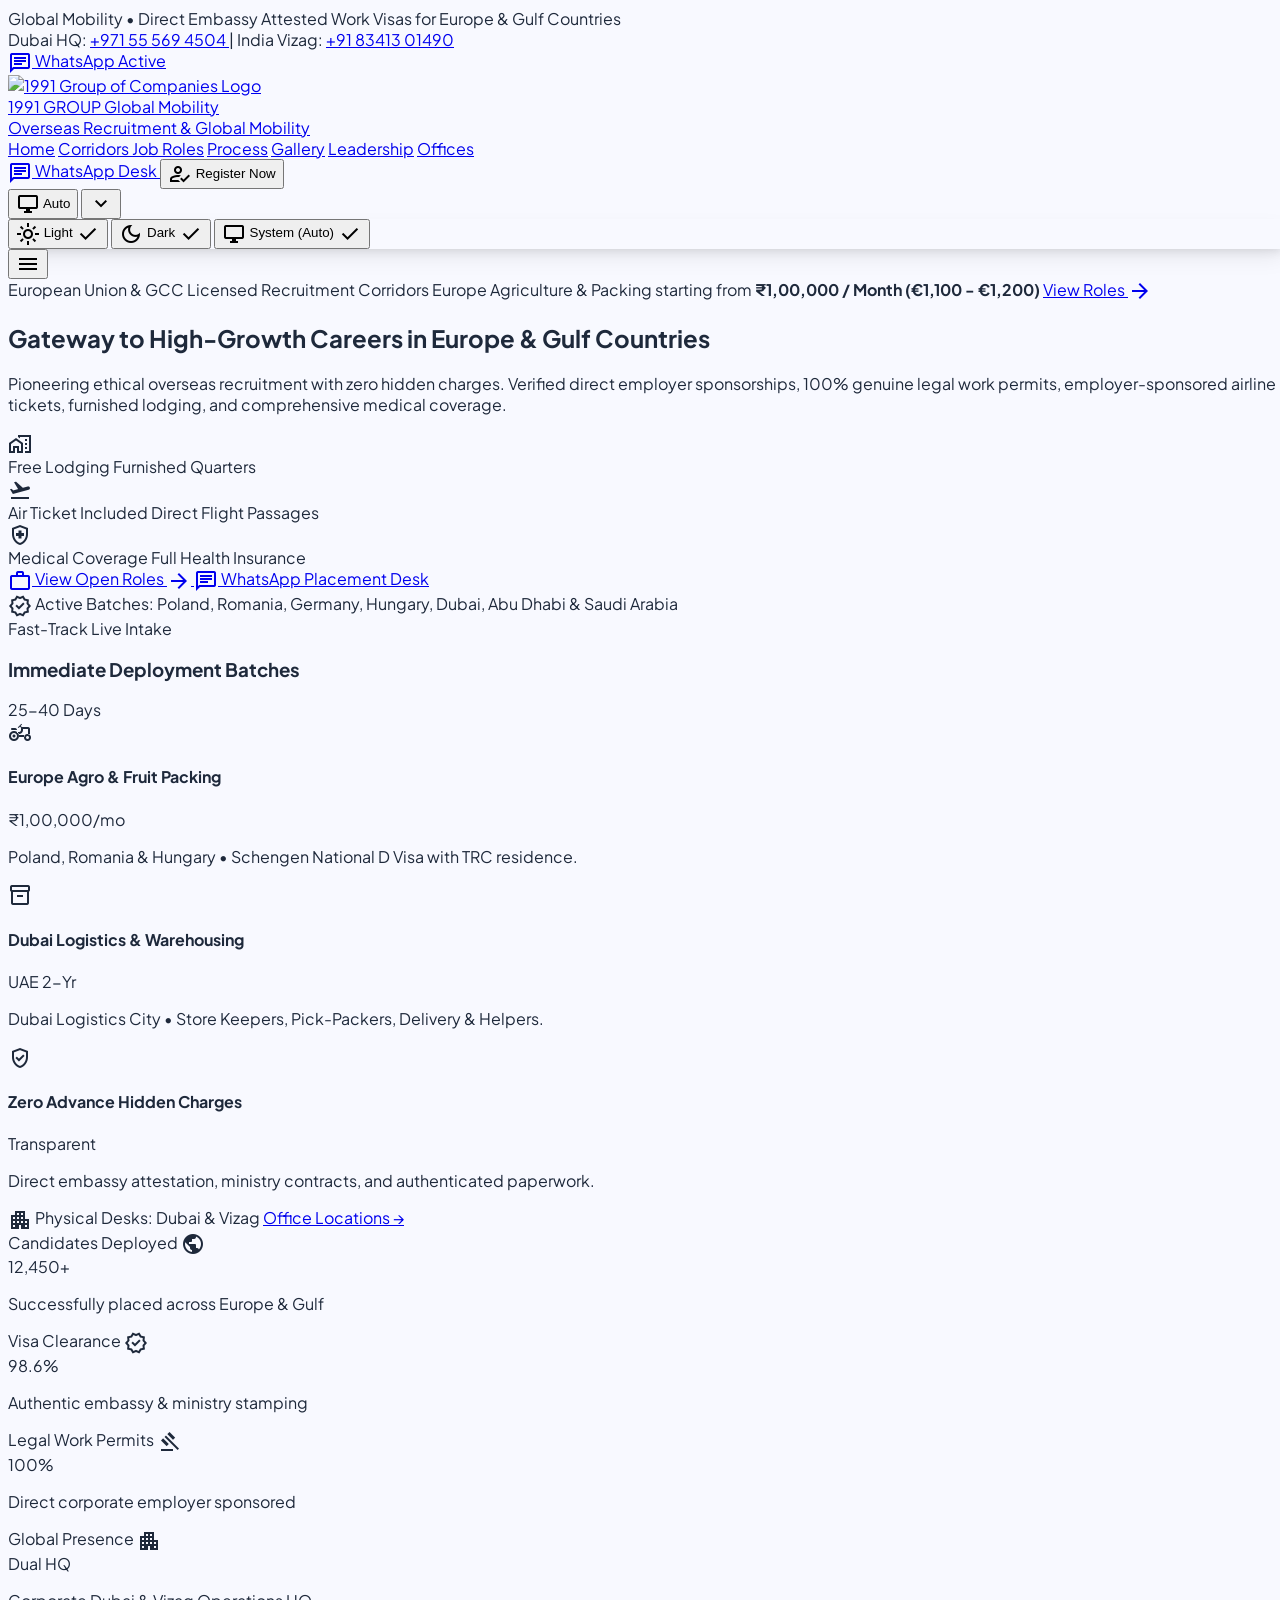
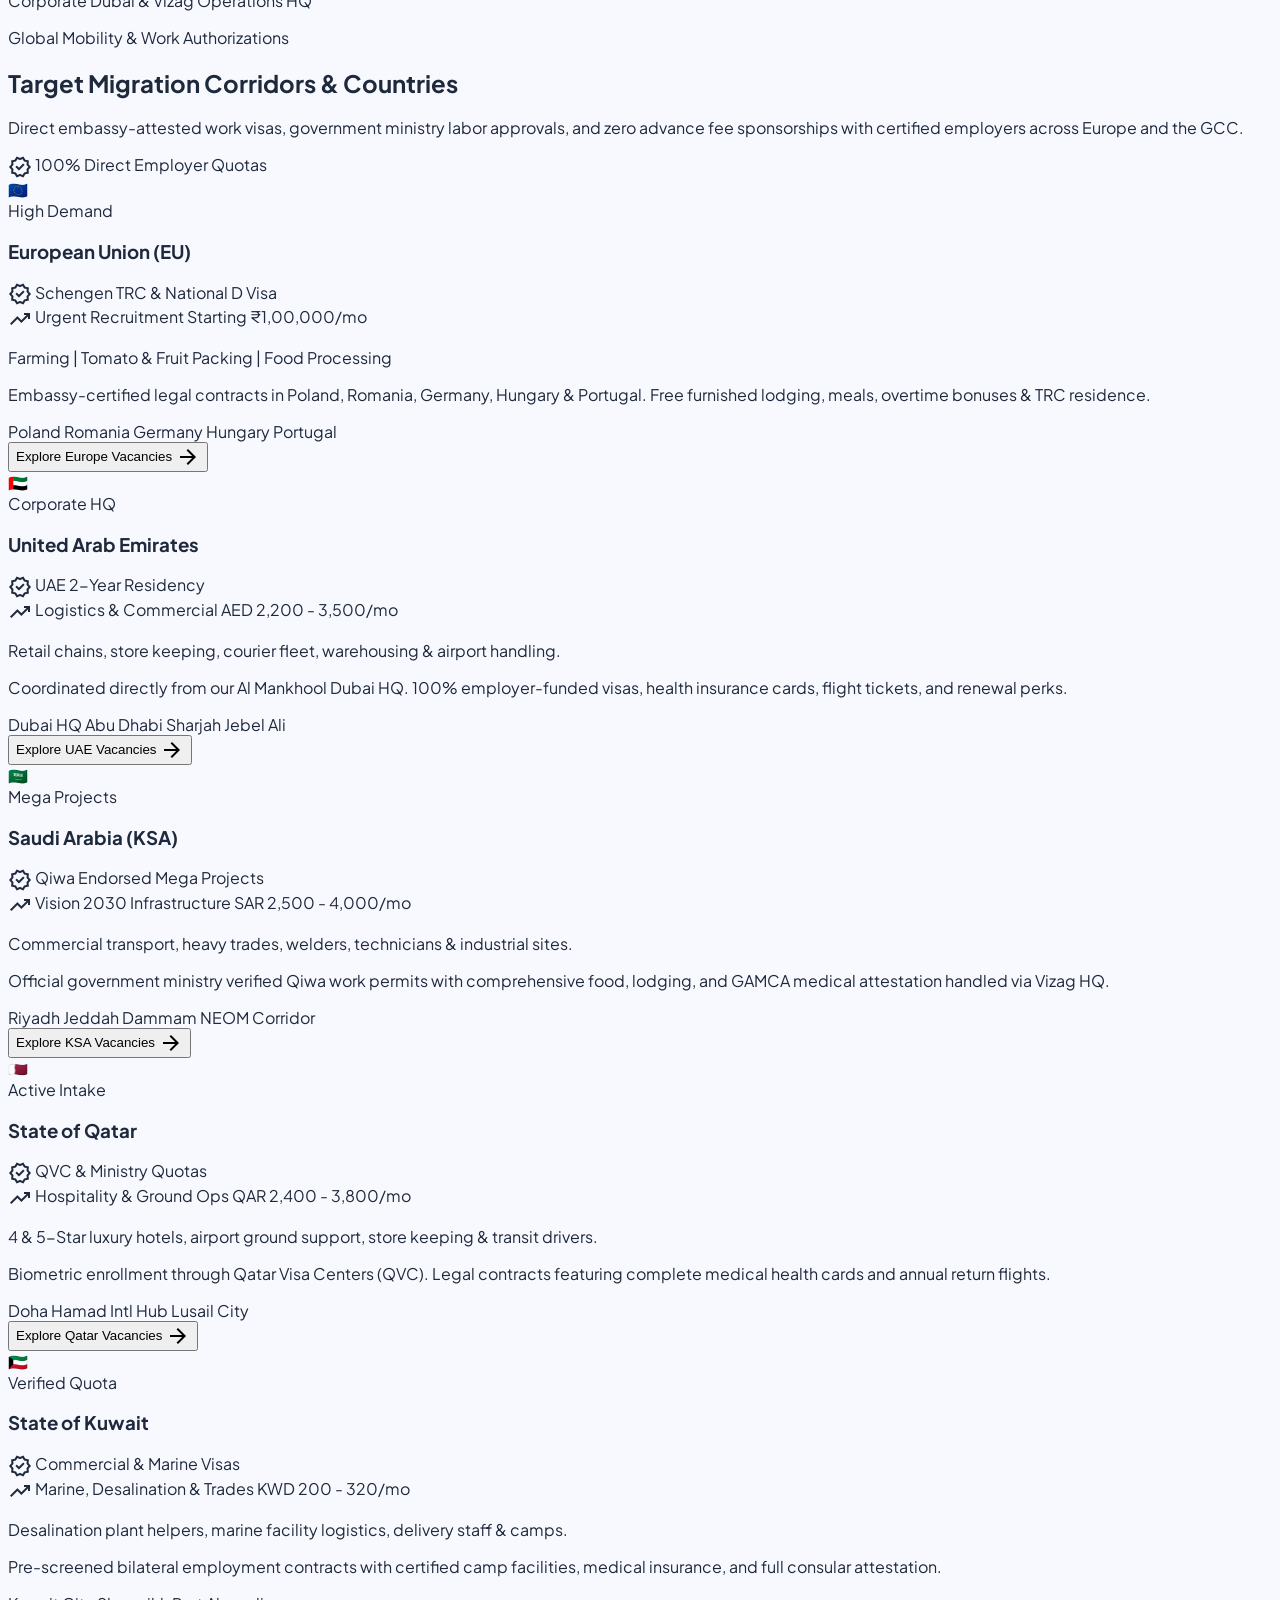
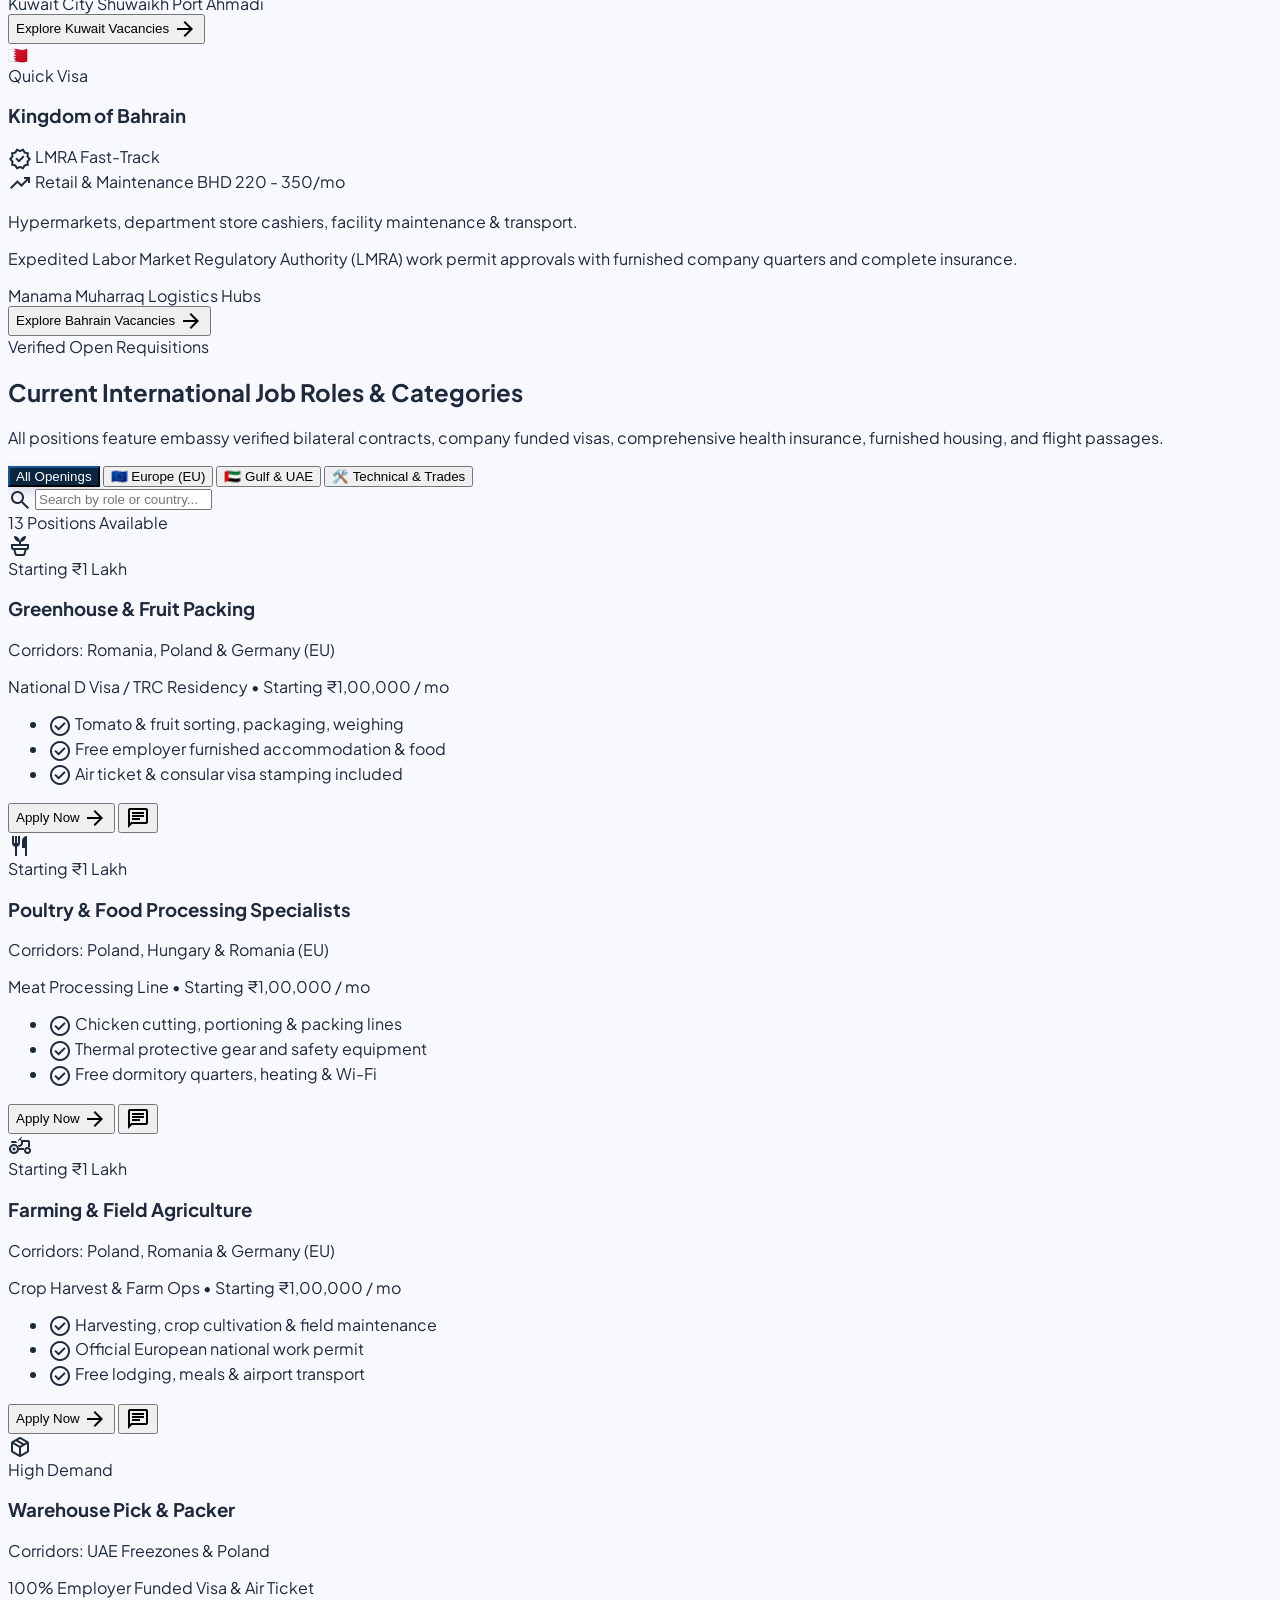
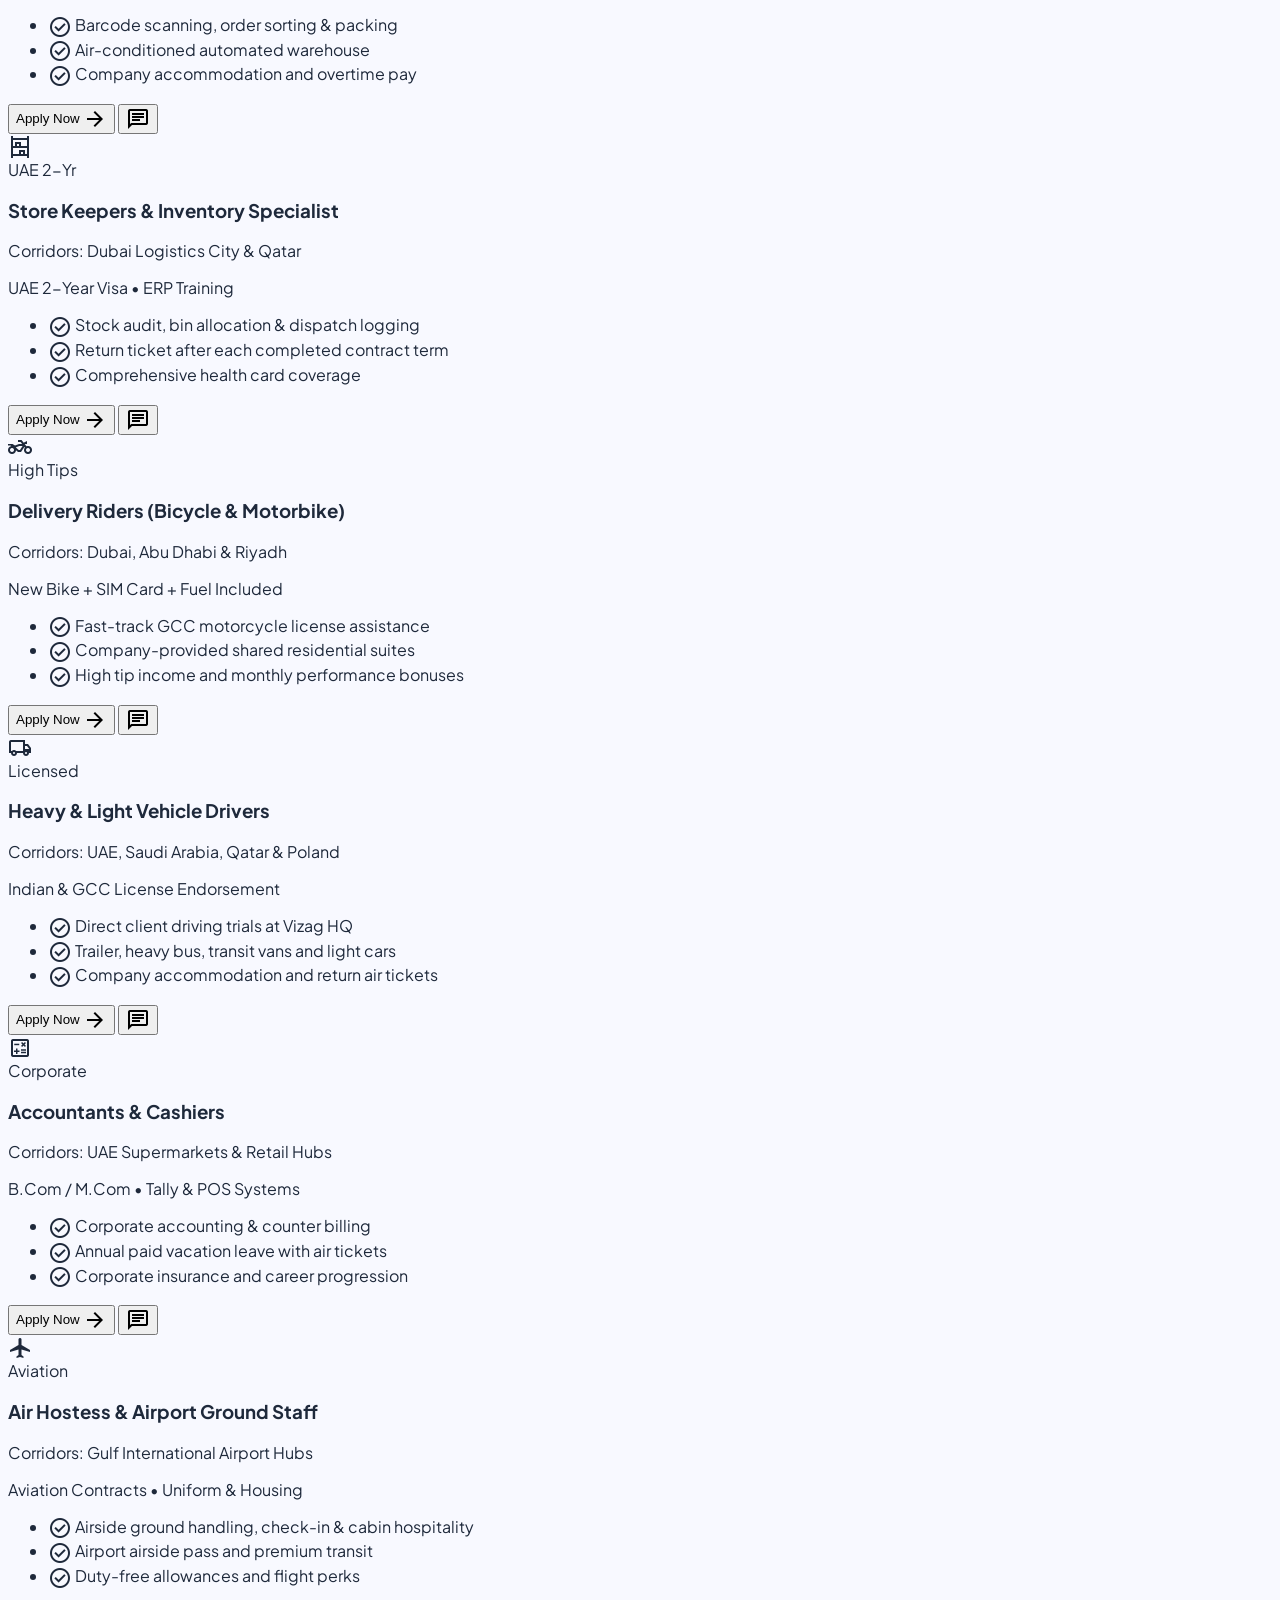
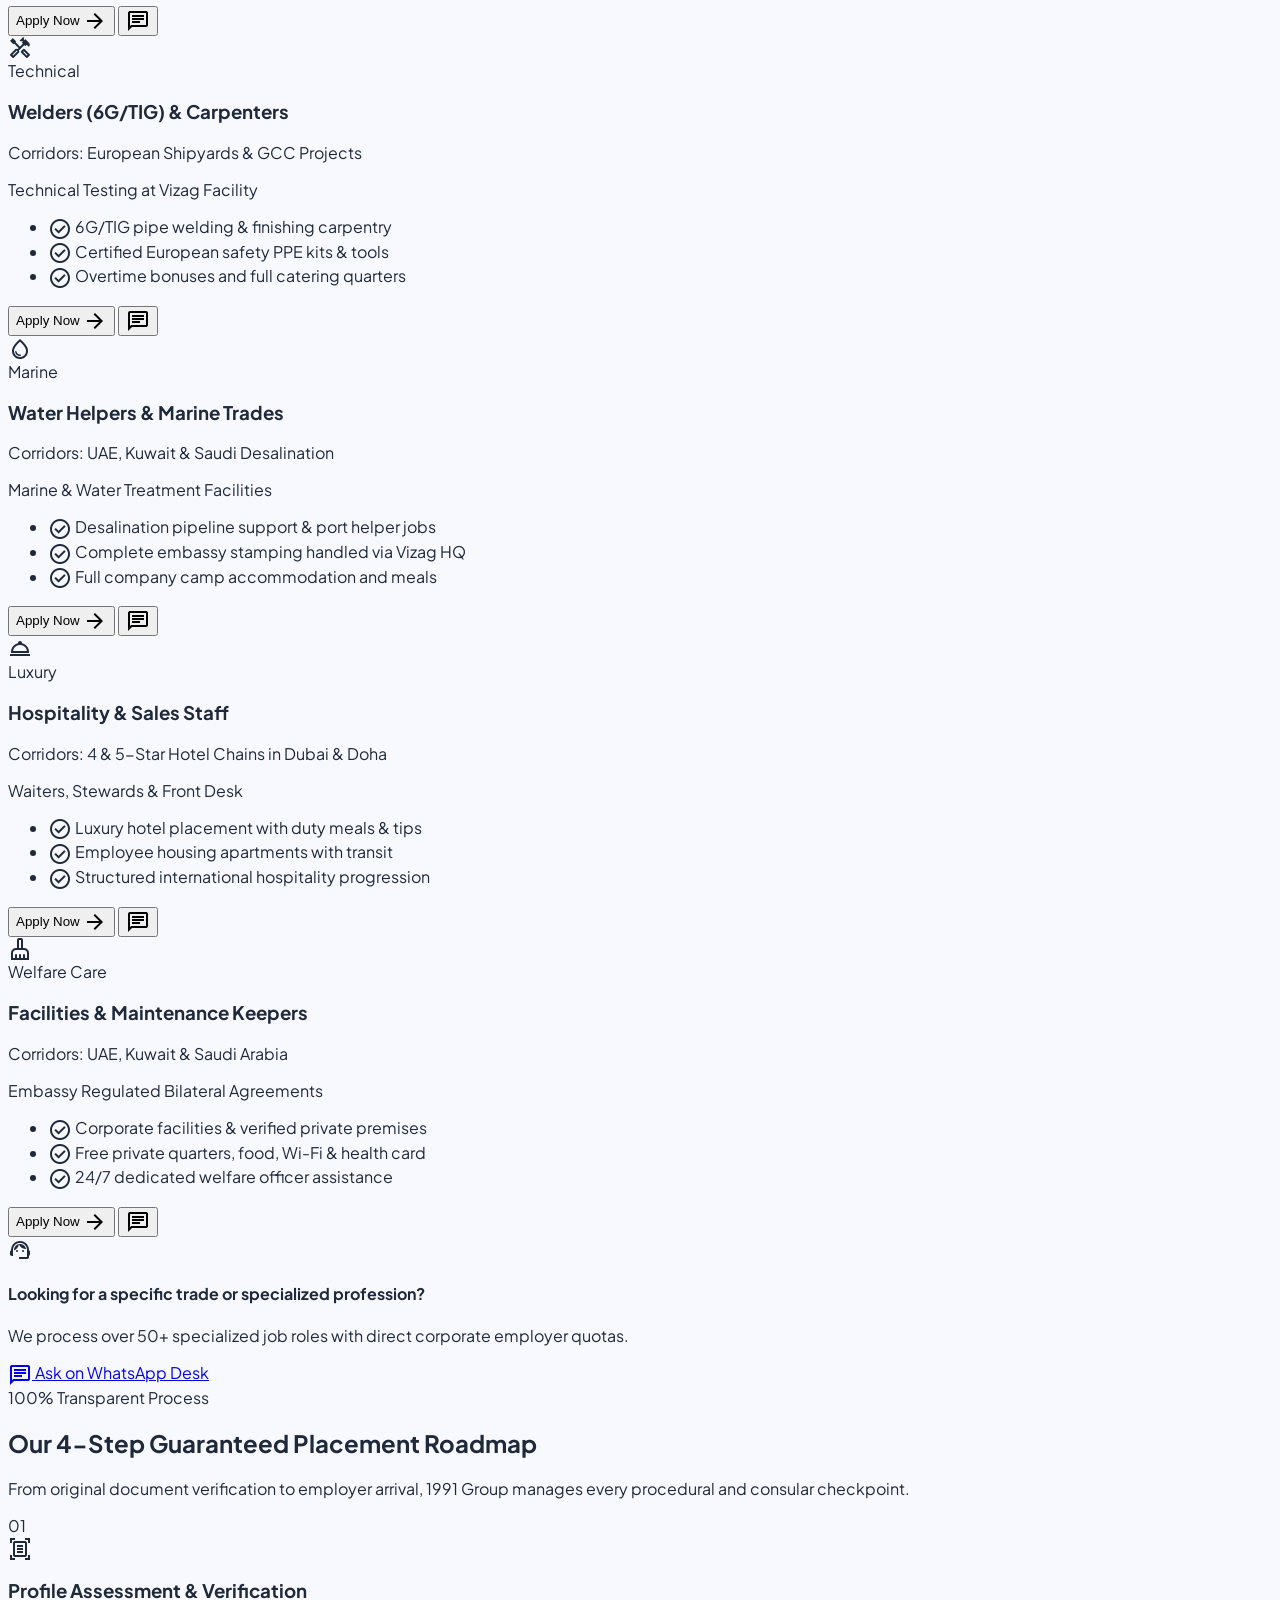
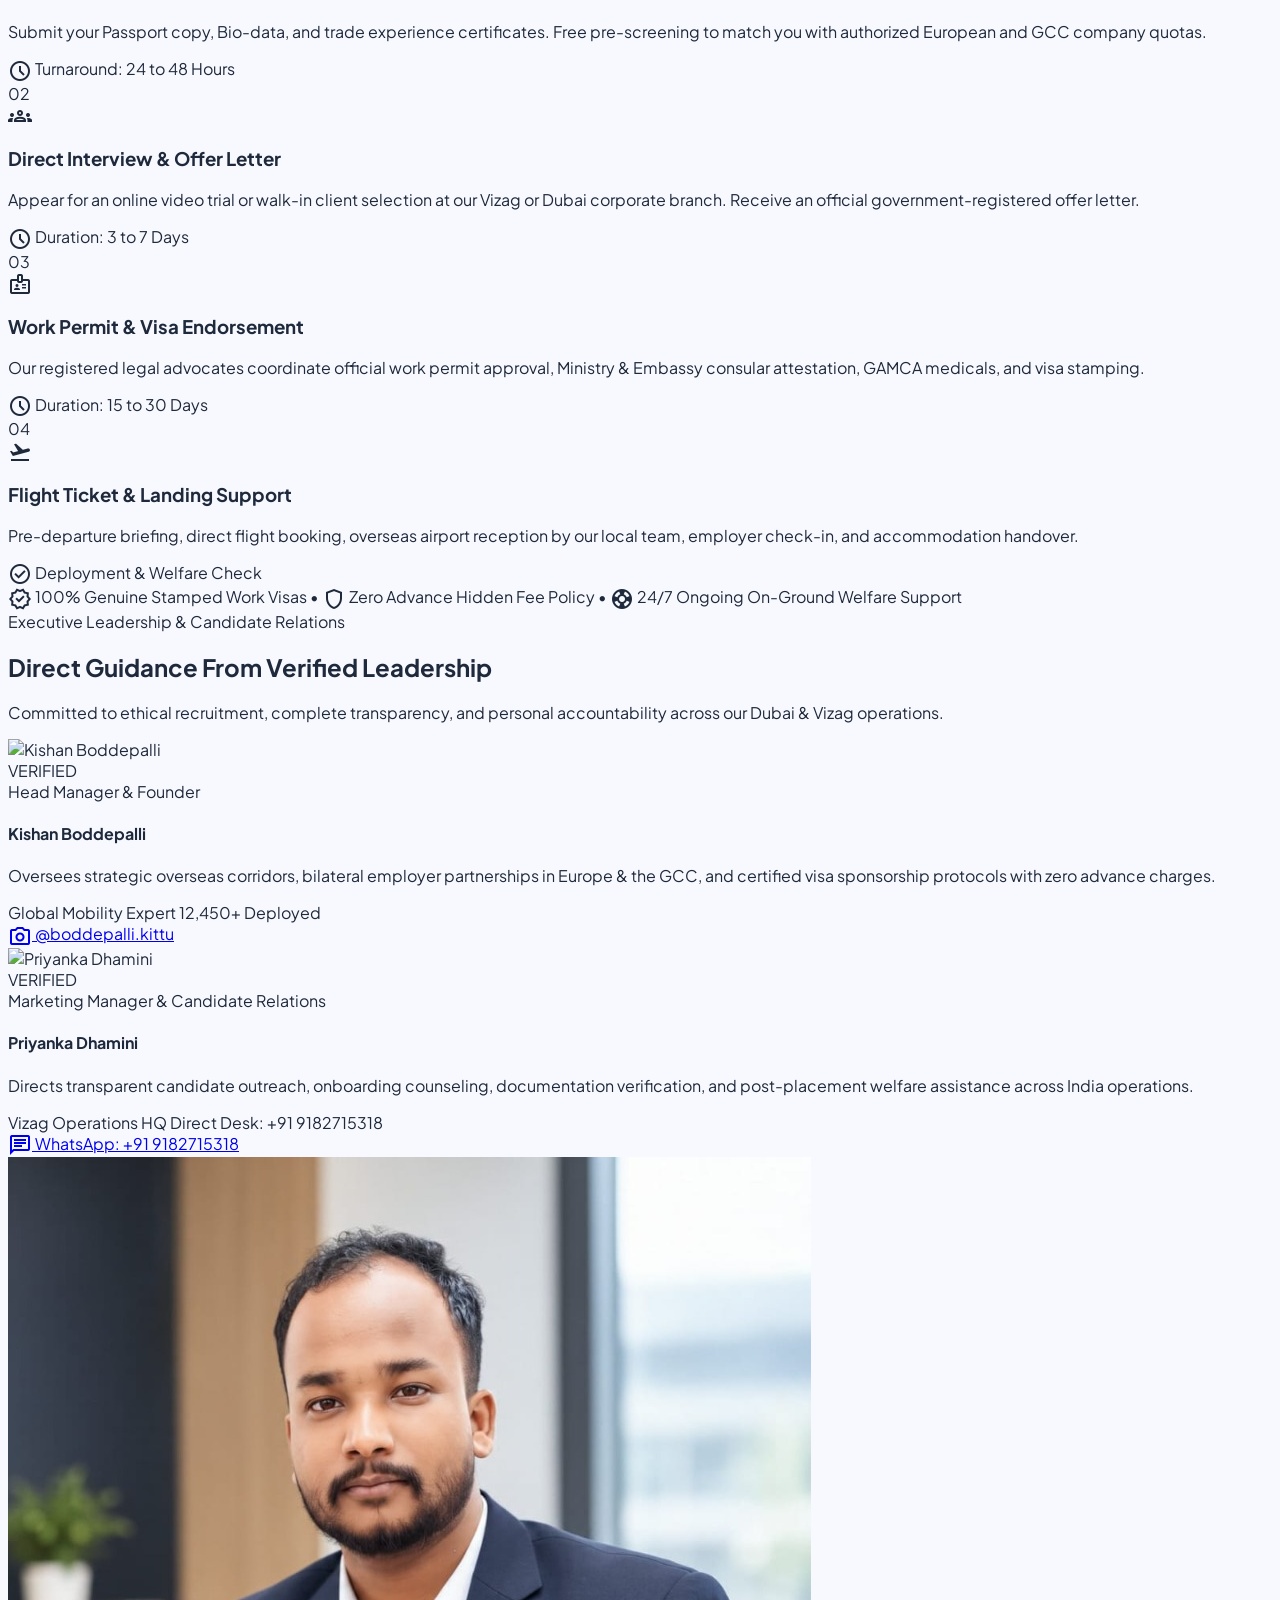
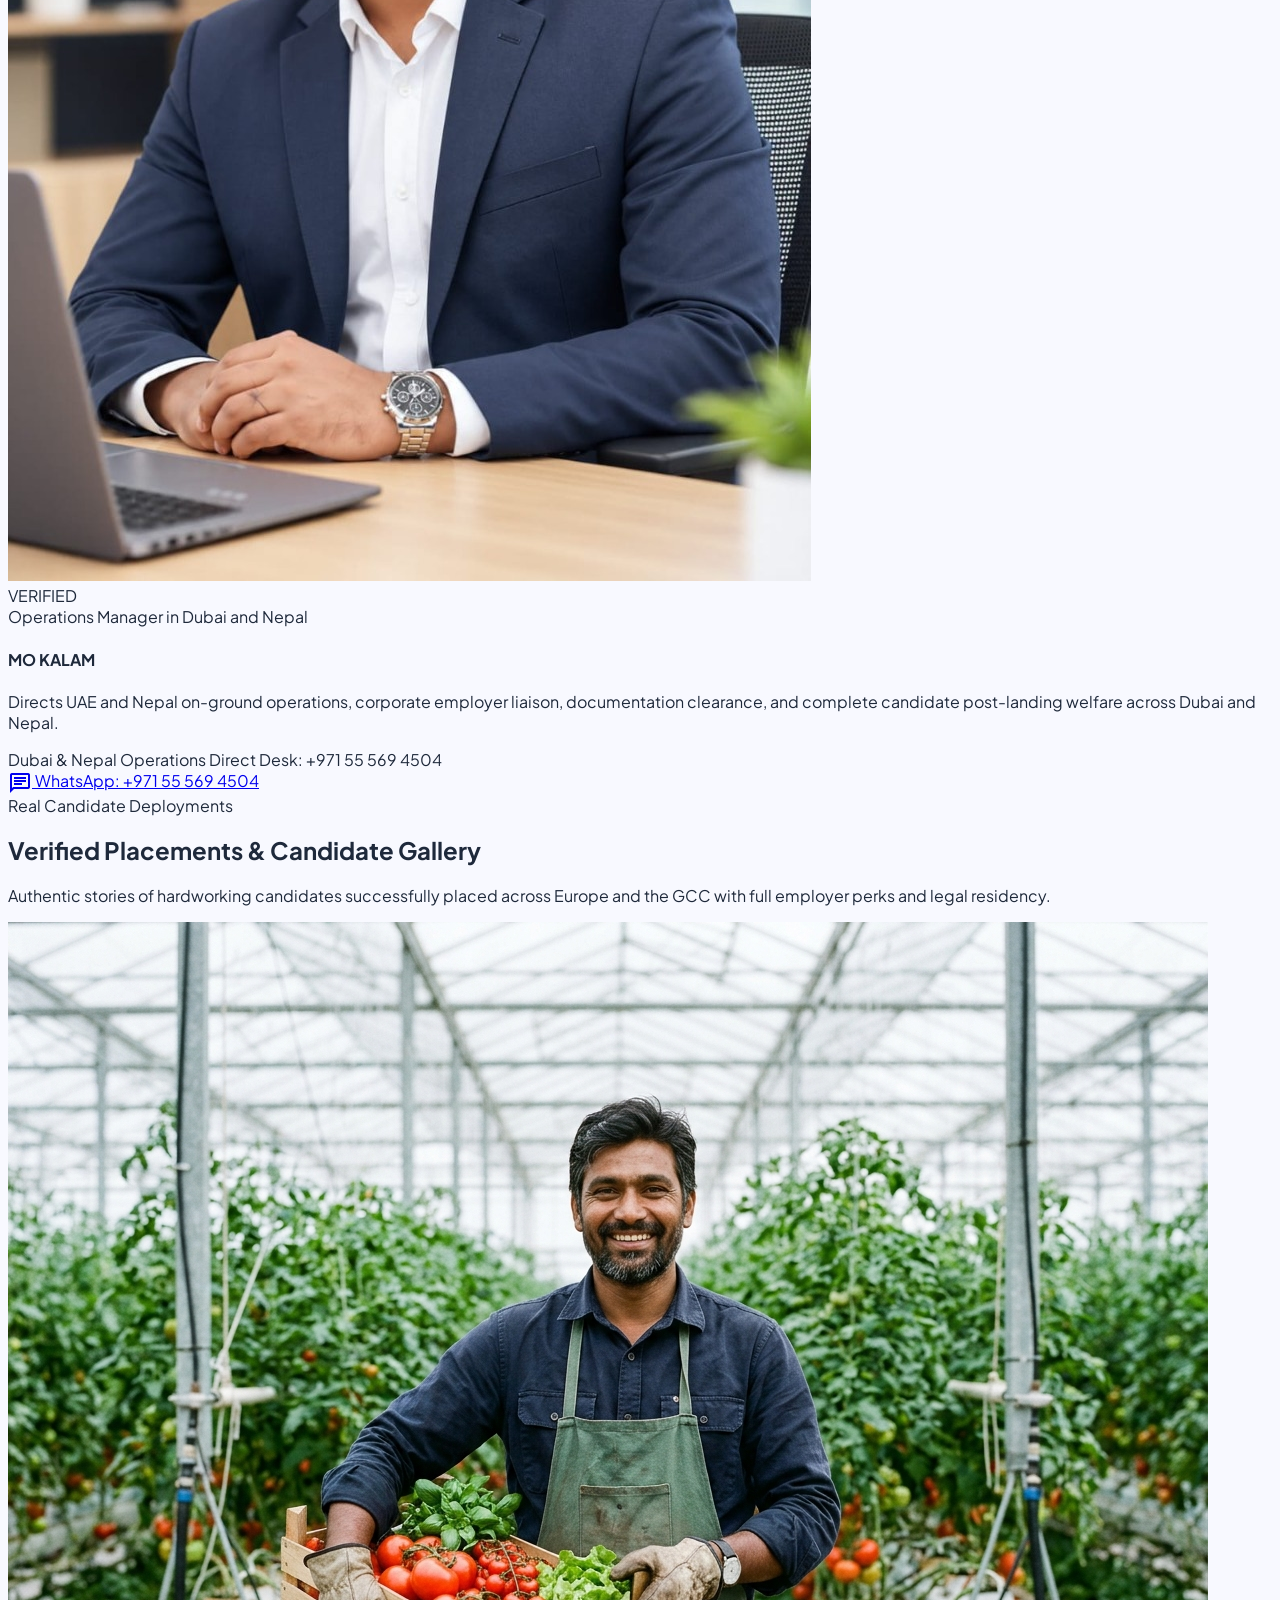
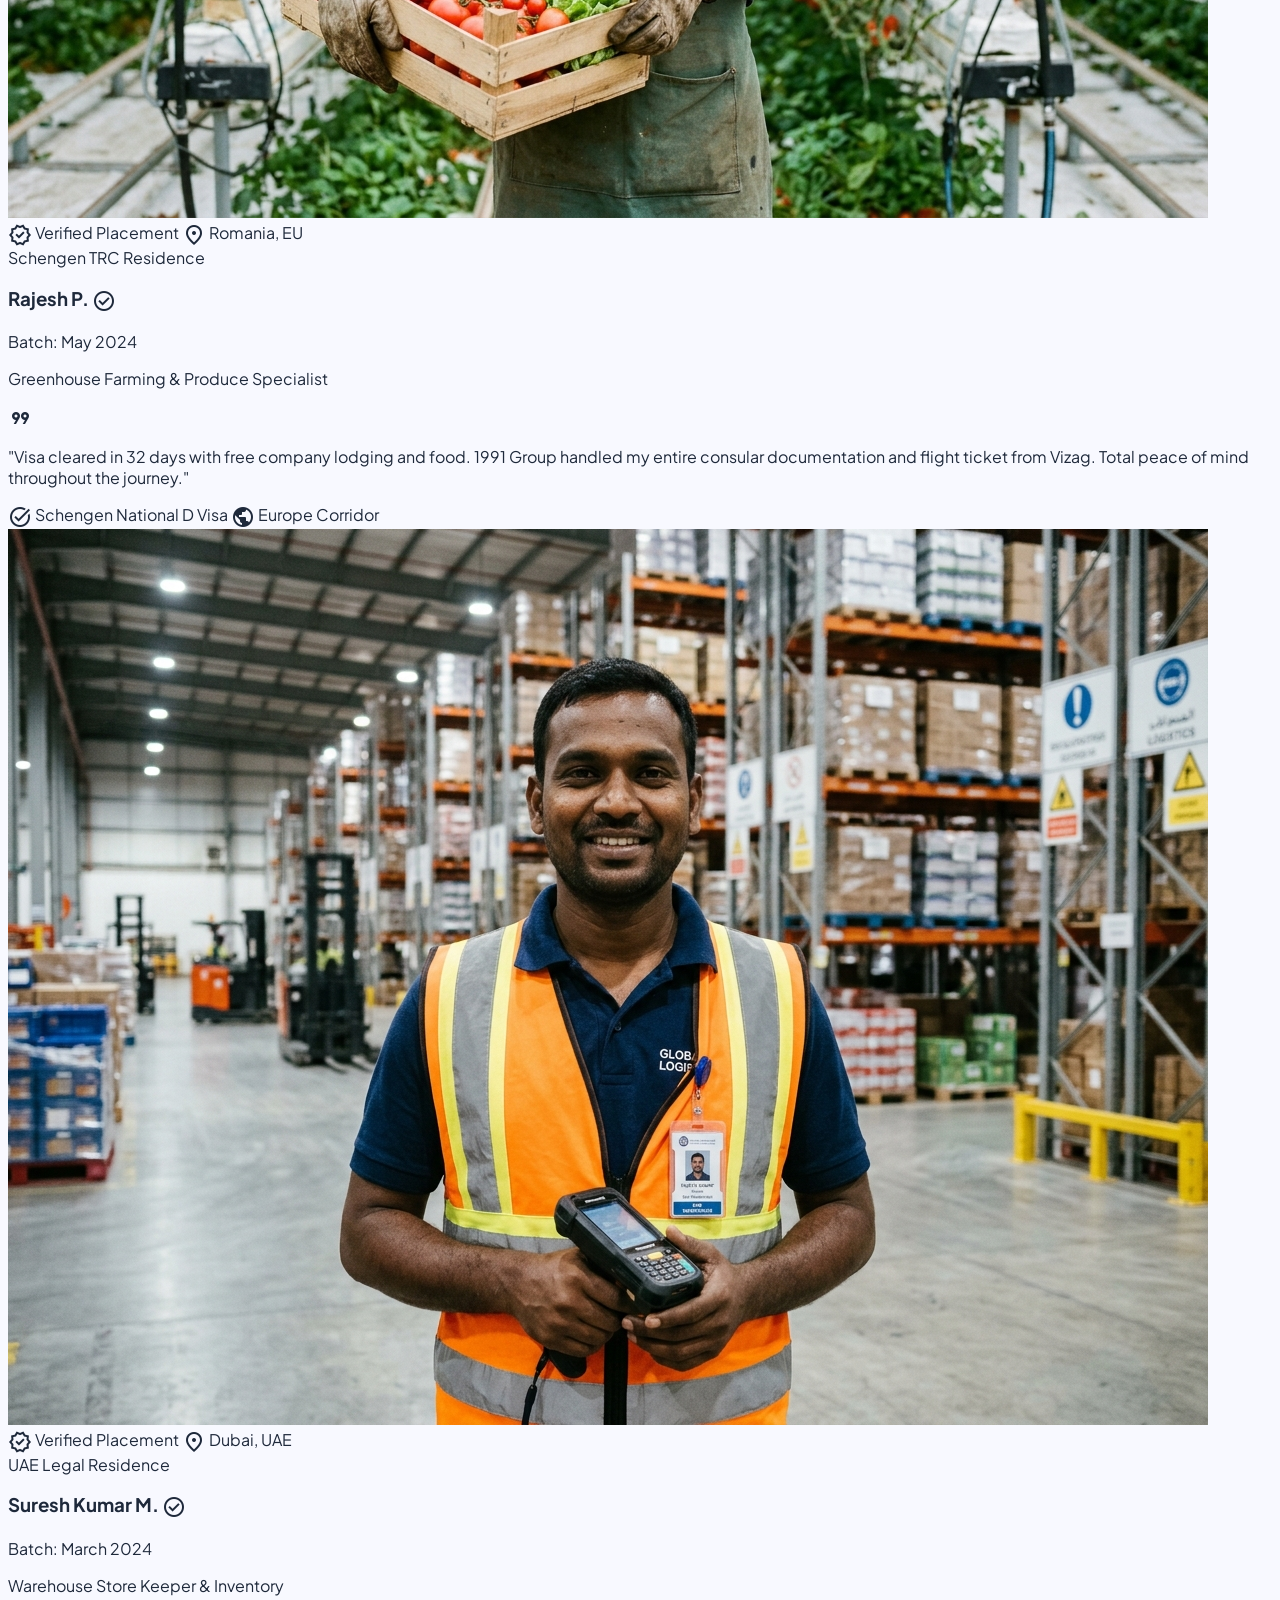
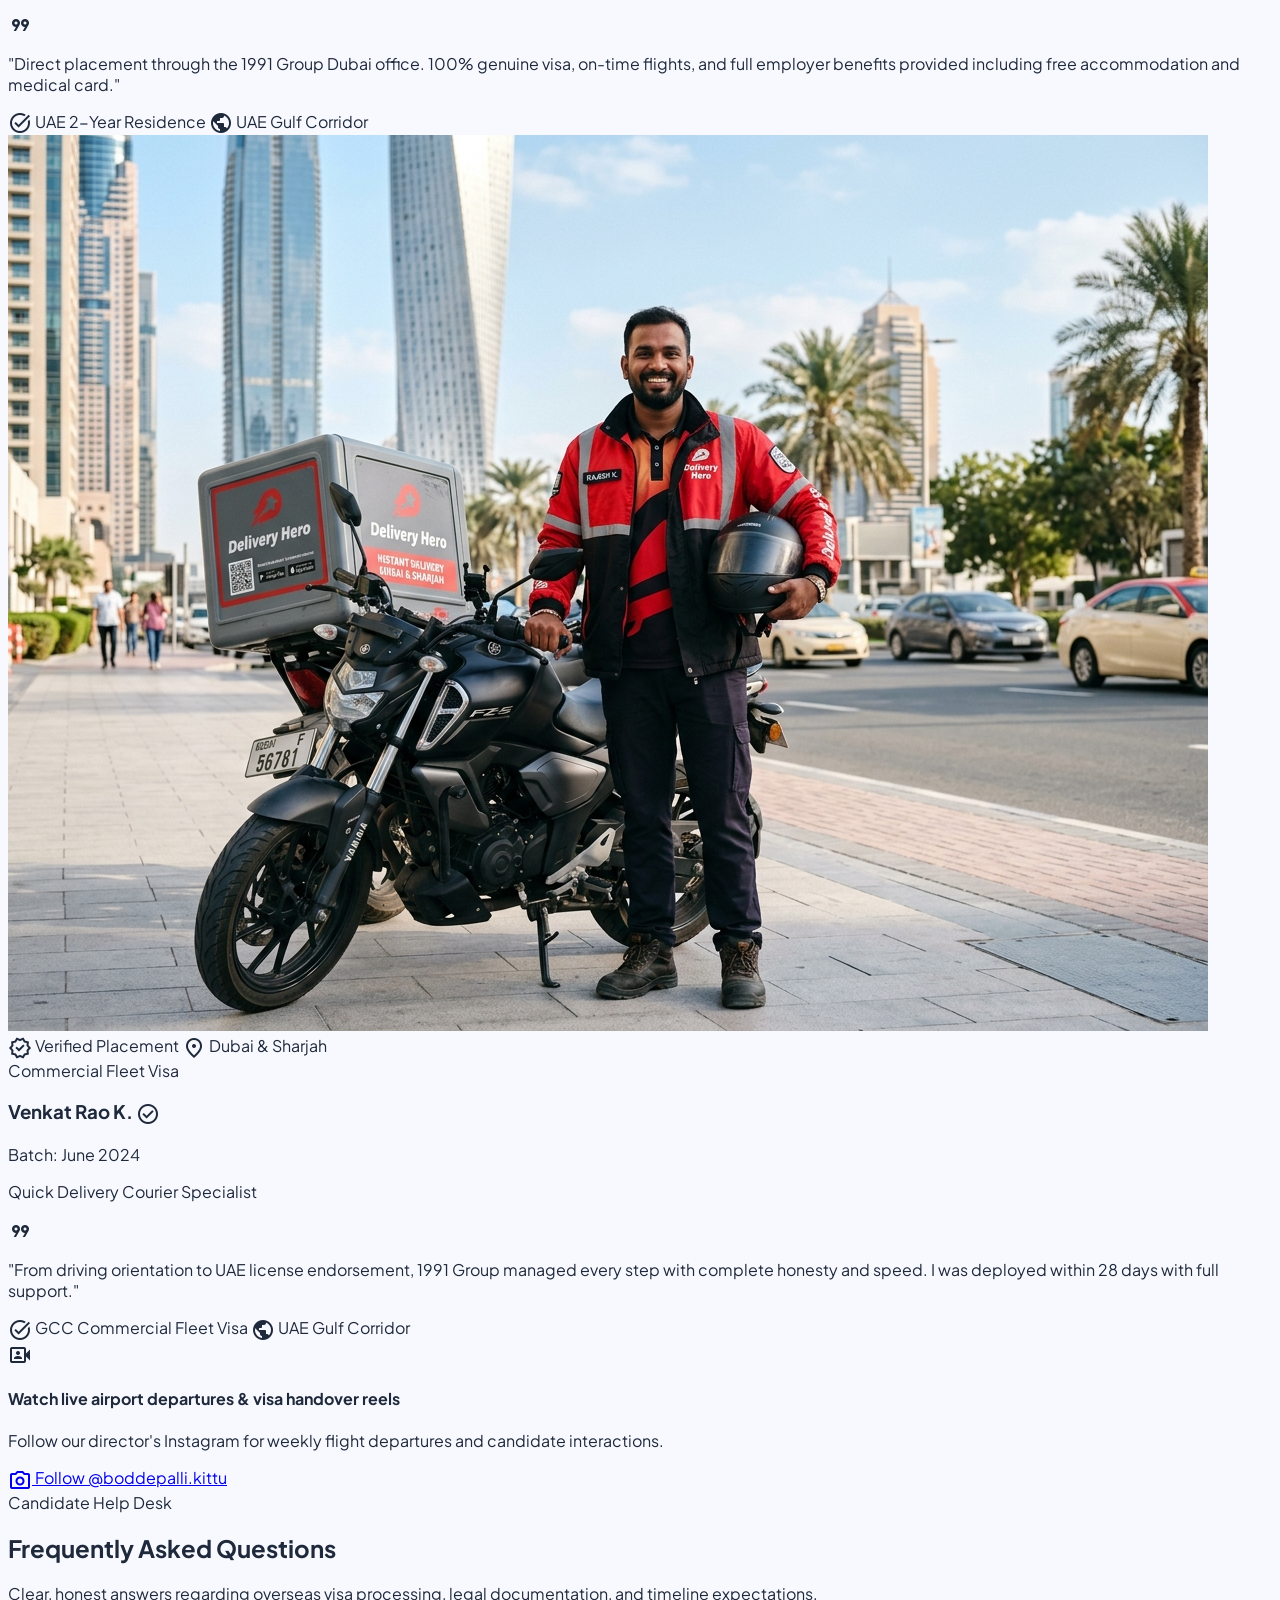
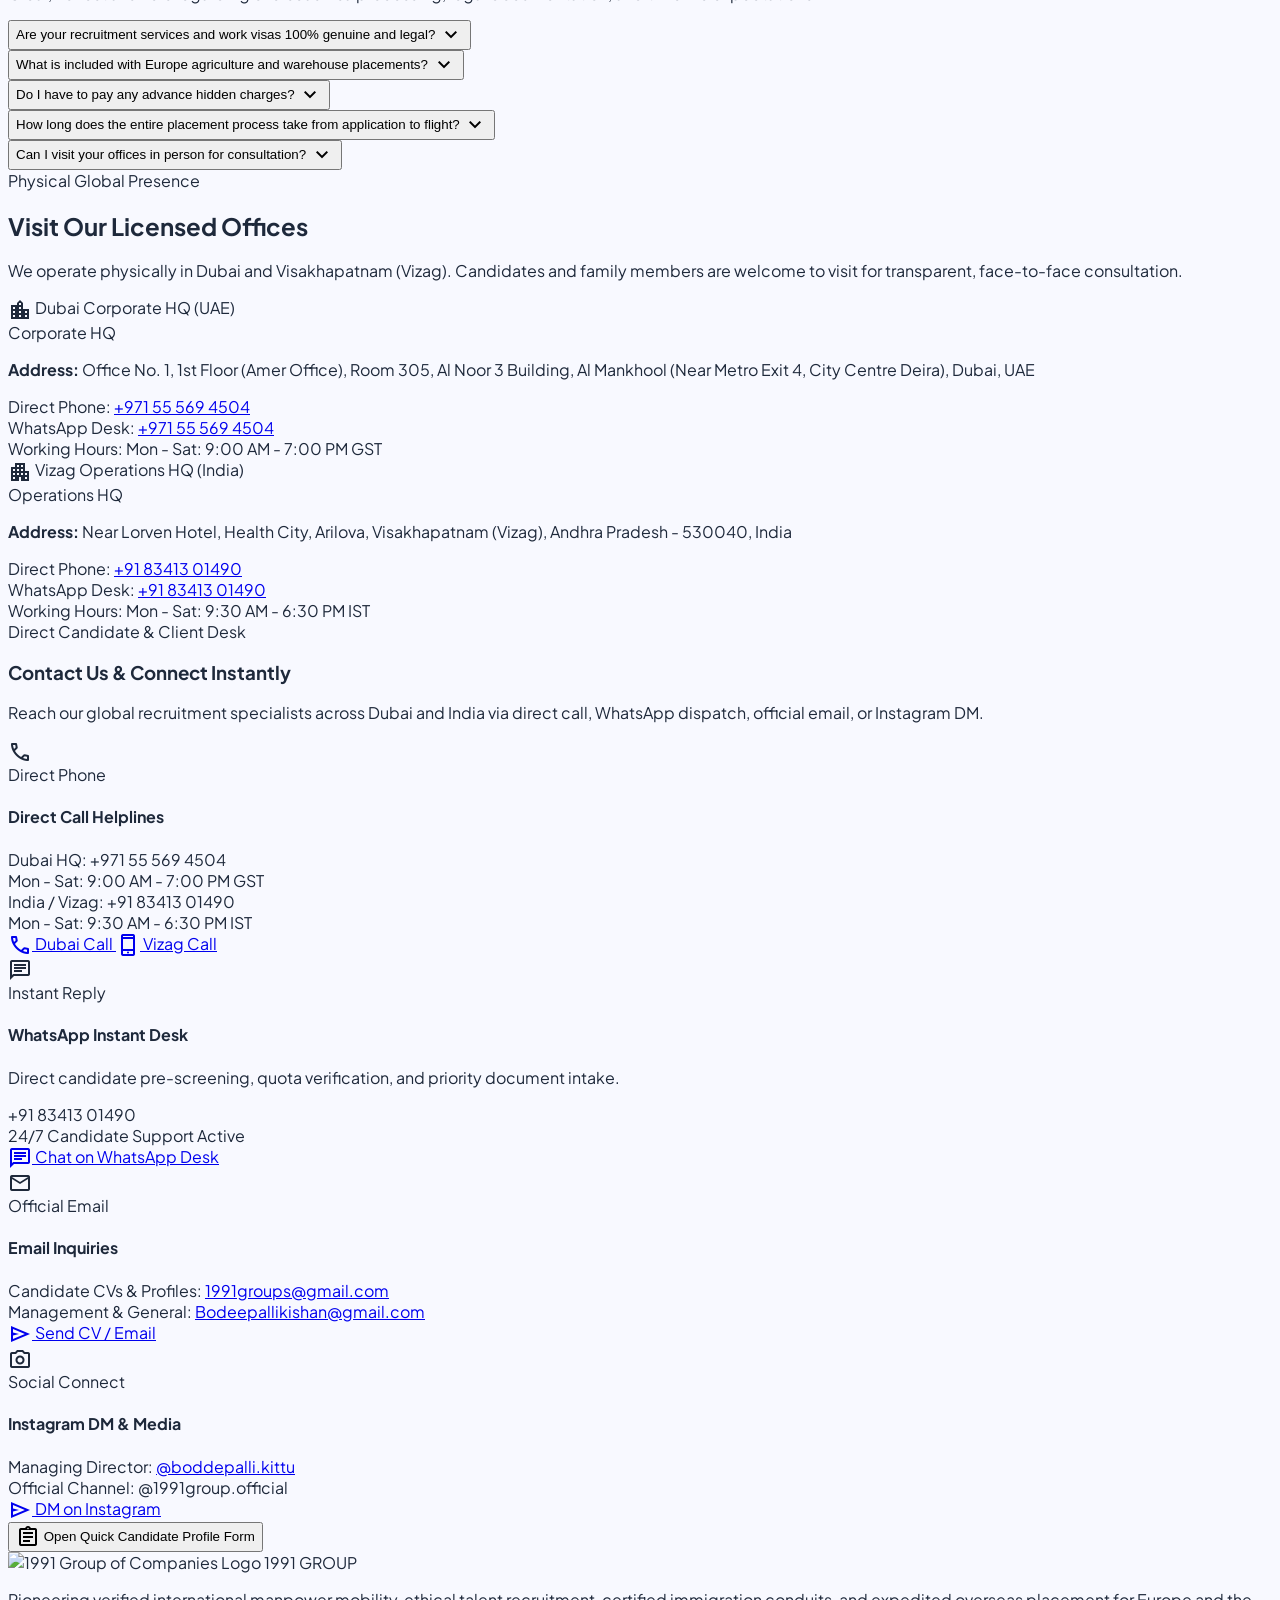
==== commit a77cba1c: "feat: update Priyanka phone to +91 9182715318, correct Amer office address, update Mo Kalam title to" ====
--- a/index.html
+++ b/index.html
@@ -35,7 +35,7 @@
   <meta property="og:url" content="https://1991groupofcompanies.com/">
   <meta property="og:site_name" content="1991 Group of Companies">
   <meta property="og:title" content="1991 Group of Companies | Overseas Manpower & Global Recruitment">
-  <meta property="og:description" content="Verified direct employer sponsorships for Europe & Gulf countries with zero advance hidden charges. MEA registered & UAE MOHRE compliant.">
+  <meta property="og:description" content="Verified direct employer sponsorships for Europe & Gulf countries with zero advance hidden charges. Official documentation & global placement consultancy.">
   <meta property="og:image" content="https://1991groupofcompanies.com/images/candidates/dubai-courier.jpg">
   <meta property="og:image:width" content="1200">
   <meta property="og:image:height" content="630">
@@ -76,7 +76,7 @@
           },
           {
             "@type": "PostalAddress",
-            "streetAddress": "Office No. 1, 1st Floor (Amit Office), Room 305, Al Noor 3 Building, Al Mankhool (Near Metro Exit 4)",
+            "streetAddress": "Office No. 1, 1st Floor (Amer Office), Room 305, Al Noor 3 Building, Al Mankhool (Near Metro Exit 4)",
             "addressLocality": "Dubai",
             "addressRegion": "Dubai",
             "addressCountry": "AE"
@@ -154,7 +154,7 @@
       <div class="flex items-center gap-2 overflow-hidden text-ellipsis whitespace-nowrap min-w-0">
         <span class="inline-flex items-center gap-1.5 px-2 py-0.5 rounded-full bg-emerald-500/20 text-emerald-300 text-[10px] font-bold uppercase tracking-wider border border-emerald-500/30 flex-shrink-0">
           <span class="w-1.5 h-1.5 rounded-full bg-emerald-400 animate-pulse"></span>
-          <span data-bind="site.meaBadge">MEA Registered</span>
+          <span data-bind="site.meaBadge">Global Mobility</span>
         </span>
         <span class="text-slate-400 hidden sm:inline">•</span>
         <span class="text-slate-200 font-medium truncate">
@@ -196,7 +196,7 @@
               <span class="font-extrabold tracking-tight text-slate-900 text-sm sm:text-base lg:text-lg group-hover:text-emerald-600 transition-colors whitespace-nowrap" data-bind="site.brandShort">1991 GROUP</span>
               <span class="hidden min-[480px]:inline-flex sm:inline-flex items-center gap-1 px-1.5 sm:px-2 py-0.5 rounded-full bg-emerald-50 text-emerald-700 border border-emerald-200 text-[9px] sm:text-[10px] font-bold tracking-wide uppercase flex-shrink-0">
                 <span class="w-1.5 h-1.5 rounded-full bg-emerald-500 animate-pulse"></span>
-                <span data-bind="site.meaBadge">MEA Registered</span>
+                <span data-bind="site.meaBadge">Global Mobility</span>
               </span>
             </div>
             <span class="hidden md:block text-[11px] text-slate-500 font-medium tracking-wide truncate max-w-[200px] lg:max-w-none" data-bind="site.tagline">Overseas Recruitment &amp; Global Mobility</span>
@@ -283,7 +283,7 @@
           <div class="flex items-center gap-2.5">
             <span class="font-extrabold tracking-tight text-slate-900 text-base" data-bind="site.brandShort">1991 GROUP</span>
             <span class="px-2 py-0.5 rounded-full bg-emerald-50 text-emerald-700 border border-emerald-200 text-[10px] font-bold uppercase">
-              MEA Registered
+              Global Mobility
             </span>
           </div>
           <button id="mobile-menu-close" class="w-8 h-8 rounded-full bg-slate-100 hover:bg-slate-200 text-slate-700 flex items-center justify-center transition-colors" aria-label="Close Menu">
@@ -506,7 +506,7 @@
                 <div class="flex-1">
                   <div class="flex items-center justify-between">
                     <h4 class="text-sm font-bold text-slate-900">Dubai Logistics &amp; Warehousing</h4>
-                    <span class="text-[11px] font-extrabold text-cyan-700 bg-cyan-50 px-2 py-0.5 rounded border border-cyan-200">MOHRE 2-Yr</span>
+                    <span class="text-[11px] font-extrabold text-cyan-700 bg-cyan-50 px-2 py-0.5 rounded border border-cyan-200">UAE 2-Yr</span>
                   </div>
                   <p class="text-xs text-slate-600 mt-1 leading-relaxed">Dubai Logistics City • Store Keepers, Pick-Packers, Delivery &amp; Helpers.</p>
                 </div>
@@ -906,10 +906,10 @@
                 </span>
                 <span data-bind="contacts.dubaiOffice.title">Dubai Corporate HQ (UAE)</span>
               </div>
-              <span class="text-[10px] uppercase font-bold tracking-wider px-2 py-0.5 rounded bg-cyan-100 text-cyan-800 border border-cyan-200" data-bind="contacts.dubaiOffice.badge">MOHRE Compliant</span>
+              <span class="text-[10px] uppercase font-bold tracking-wider px-2 py-0.5 rounded bg-cyan-100 text-cyan-800 border border-cyan-200" data-bind="contacts.dubaiOffice.badge">Corporate HQ</span>
             </div>
             <p class="text-xs text-slate-600 leading-relaxed">
-              <strong>Address:</strong> <span data-bind="contacts.dubaiOffice.address">Office No. 1, 1st Floor (Amit Office), Room 305, Al Noor 3 Building, Al Mankhool (Near Metro Exit 4, City Centre Deira), Dubai, UAE</span>
+              <strong>Address:</strong> <span data-bind="contacts.dubaiOffice.address">Office No. 1, 1st Floor (Amer Office), Room 305, Al Noor 3 Building, Al Mankhool (Near Metro Exit 4, City Centre Deira), Dubai, UAE</span>
             </p>
             <div class="pt-2 border-t border-slate-100 space-y-1.5 text-xs text-slate-600">
               <div class="flex items-center justify-between">
@@ -936,7 +936,7 @@
                 </span>
                 <span data-bind="contacts.vizagOffice.title">Vizag Operations HQ (India)</span>
               </div>
-              <span class="text-[10px] uppercase font-bold tracking-wider px-2 py-0.5 rounded bg-emerald-100 text-emerald-800 border border-emerald-200" data-bind="contacts.vizagOffice.badge">MEA Registered</span>
+              <span class="text-[10px] uppercase font-bold tracking-wider px-2 py-0.5 rounded bg-emerald-100 text-emerald-800 border border-emerald-200" data-bind="contacts.vizagOffice.badge">Operations HQ</span>
             </div>
             <p class="text-xs text-slate-600 leading-relaxed">
               <strong>Address:</strong> <span data-bind="contacts.vizagOffice.address">Near Lorven Hotel, Health City, Arilova, Visakhapatnam (Vizag), Andhra Pradesh - 530040, India</span>
@@ -1135,14 +1135,13 @@
             <span data-bind="contacts.dubaiOffice.title">Dubai Corporate HQ</span>
           </div>
           <p class="leading-relaxed text-slate-300" data-bind="contacts.dubaiOffice.address">
-            Office No. 1, 1st Floor (Amit Office),<br>
+            Office No. 1, 1st Floor (Amer Office),<br>
             Room 305, Al Noor 3 Building,<br>
             Al Mankhool (Near Metro Exit 4), Dubai, UAE
           </p>
           <div class="pt-2 space-y-1">
             <div><span class="text-slate-400">Corporate Phone:</span> <span class="text-slate-200" data-bind="contacts.dubaiOffice.phone">+971 55 569 4504</span></div>
             <div><span class="text-slate-400">WhatsApp Desk:</span> <span class="text-emerald-400" data-bind="contacts.dubaiOffice.whatsapp">+971 55 569 4504</span></div>
-            <div><span class="text-slate-400">Compliance:</span> <span class="text-slate-200" data-bind="site.mohreBadge">UAE MOHRE Licensed</span></div>
           </div>
         </div>
 
@@ -1160,7 +1159,6 @@
           <div class="pt-2 space-y-1">
             <div><span class="text-slate-400">Operations Desk:</span> <span class="text-slate-200" data-bind="contacts.vizagOffice.phone">+91 83413 01490</span></div>
             <div><span class="text-slate-400">Verification Cell:</span> <span class="text-emerald-400" data-bind="contacts.vizagOffice.verificationCell">+91 83413 01490</span></div>
-            <div><span class="text-slate-400">Accreditation:</span> <span class="text-slate-200" data-bind="site.meaBadge">MEA Registered Placement</span></div>
           </div>
         </div>
 
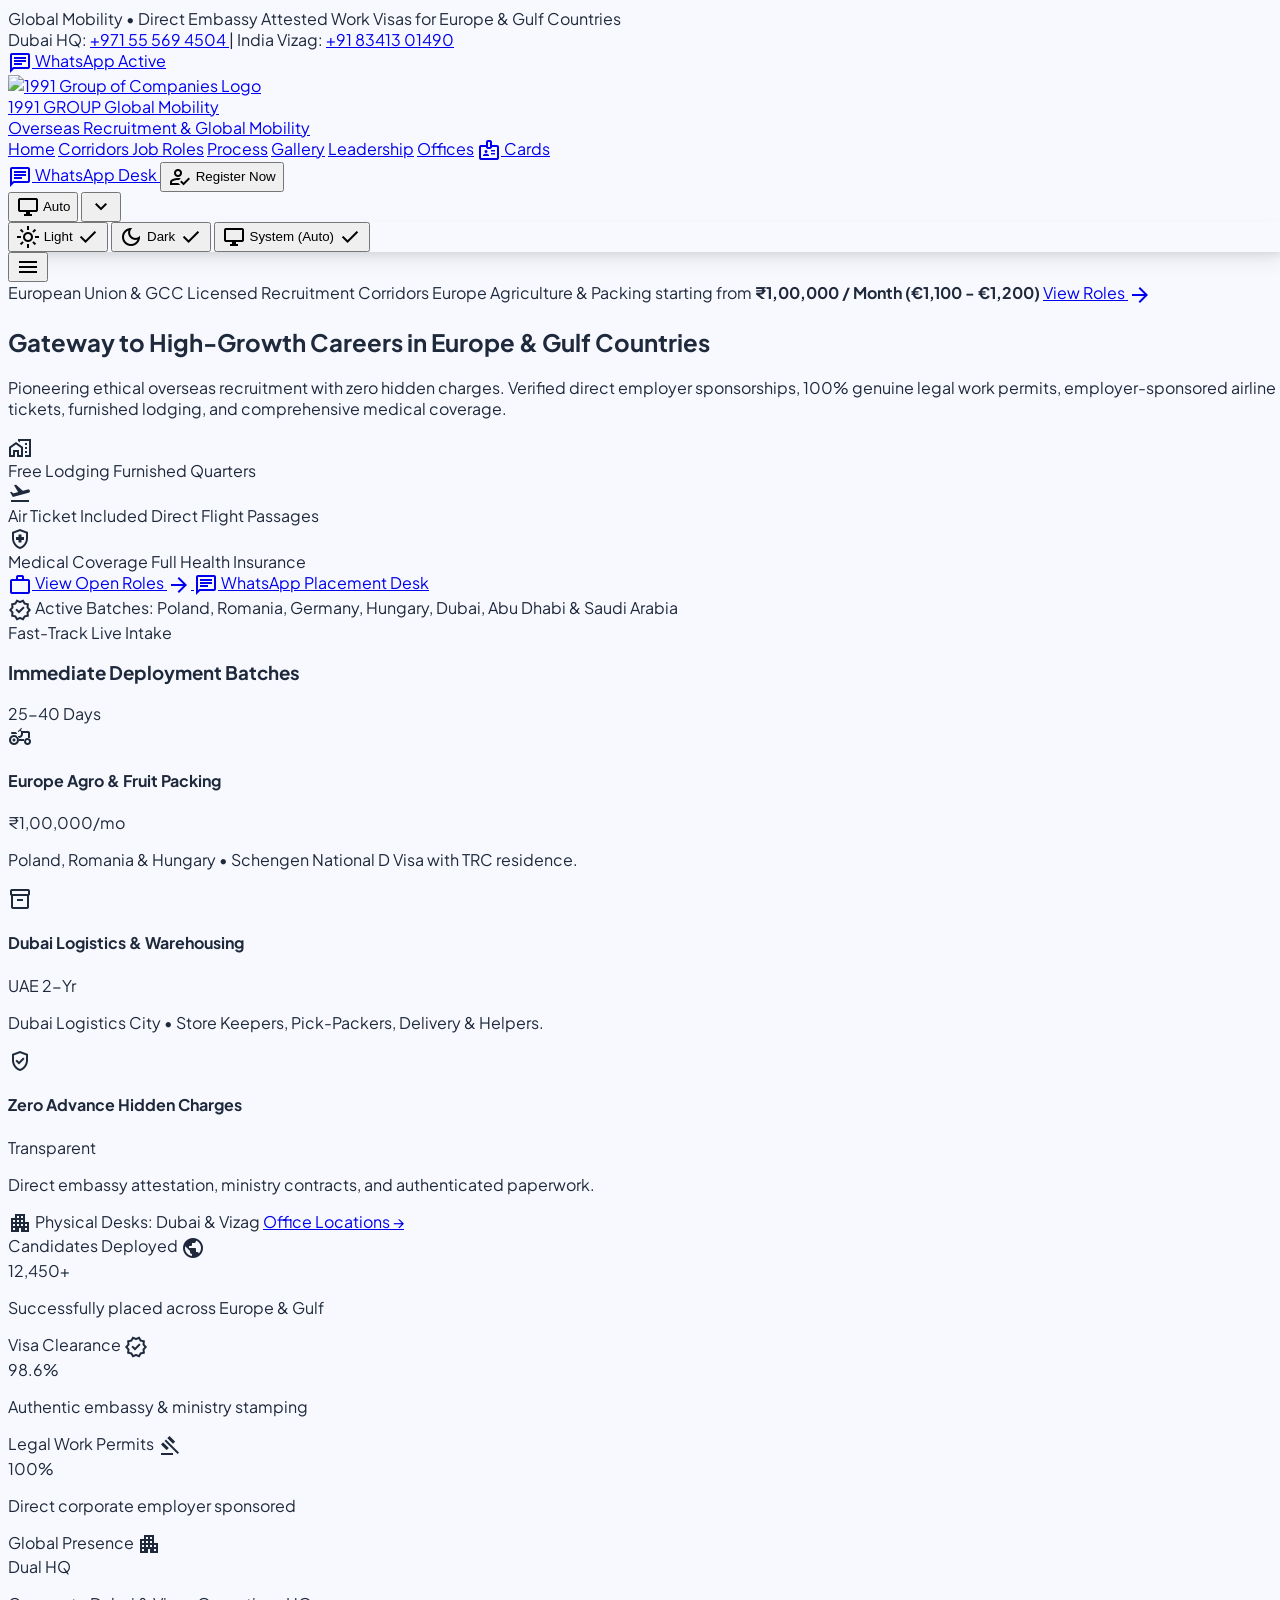
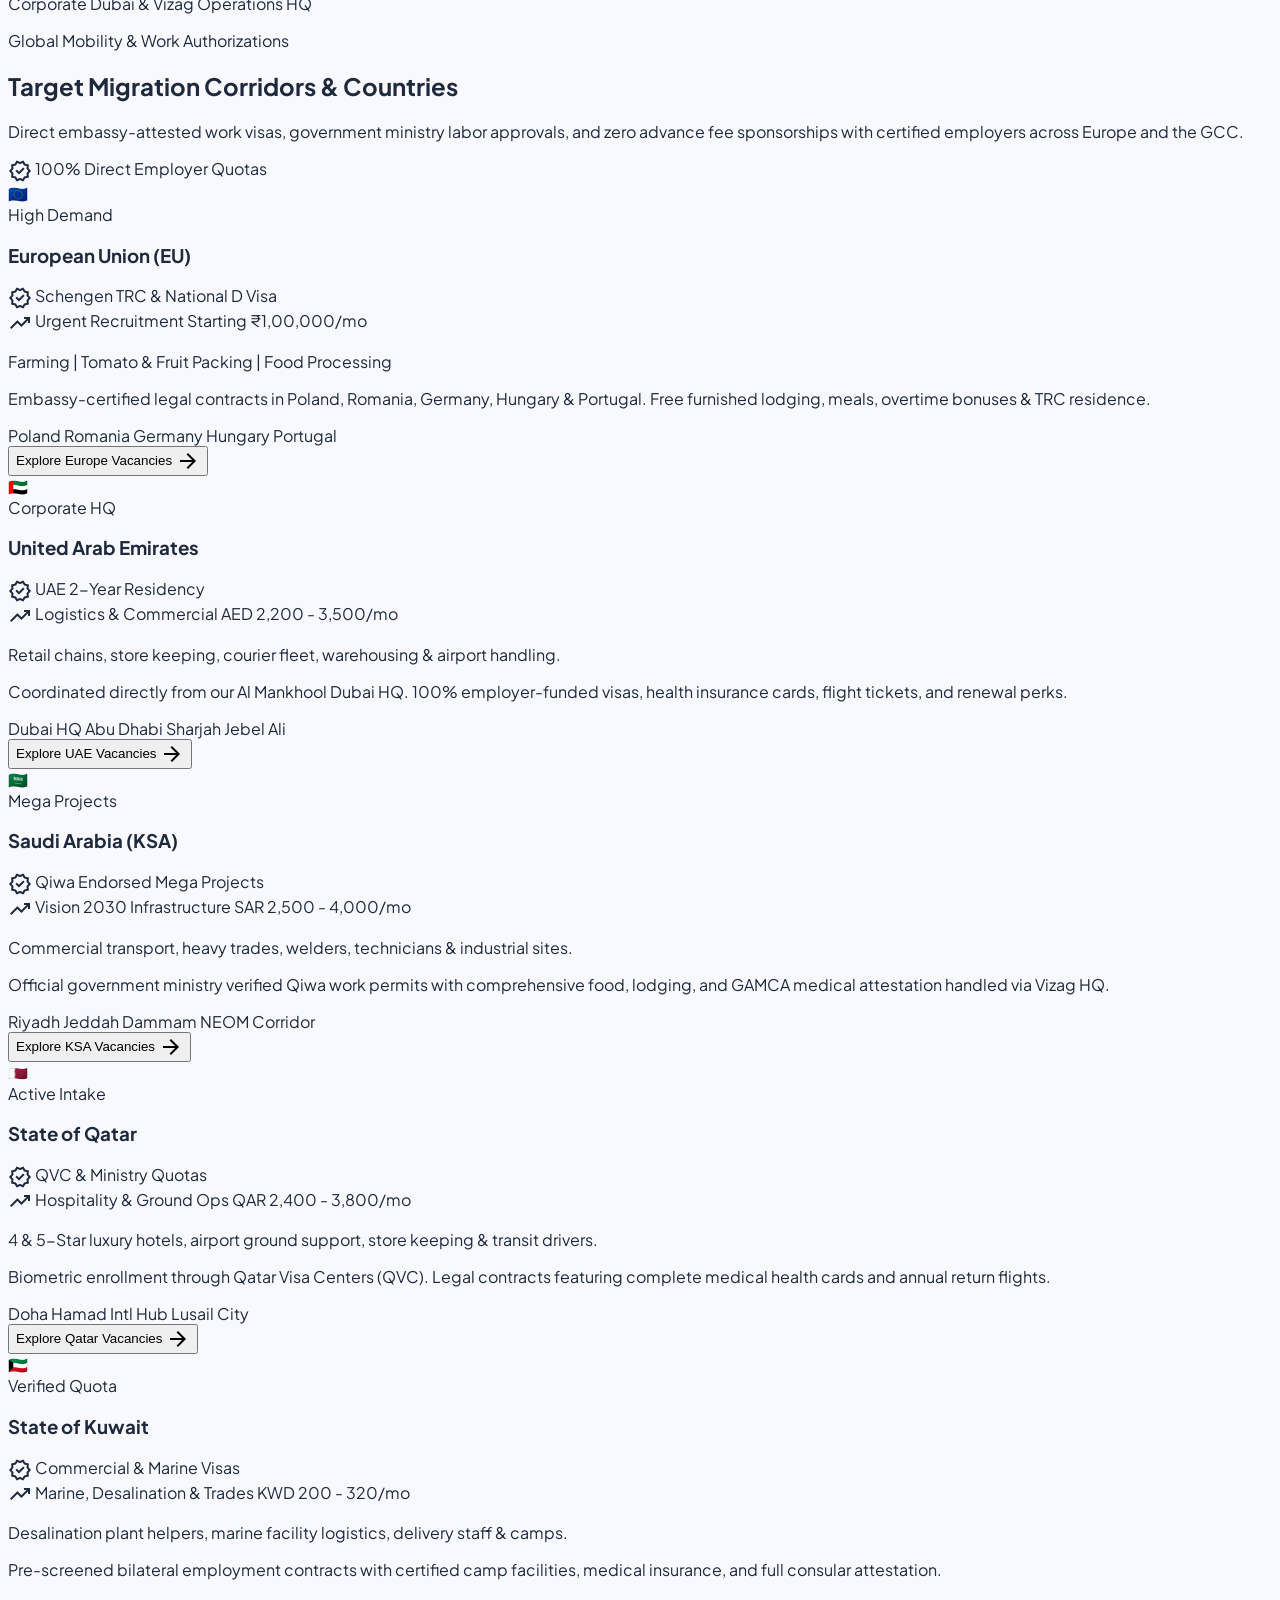
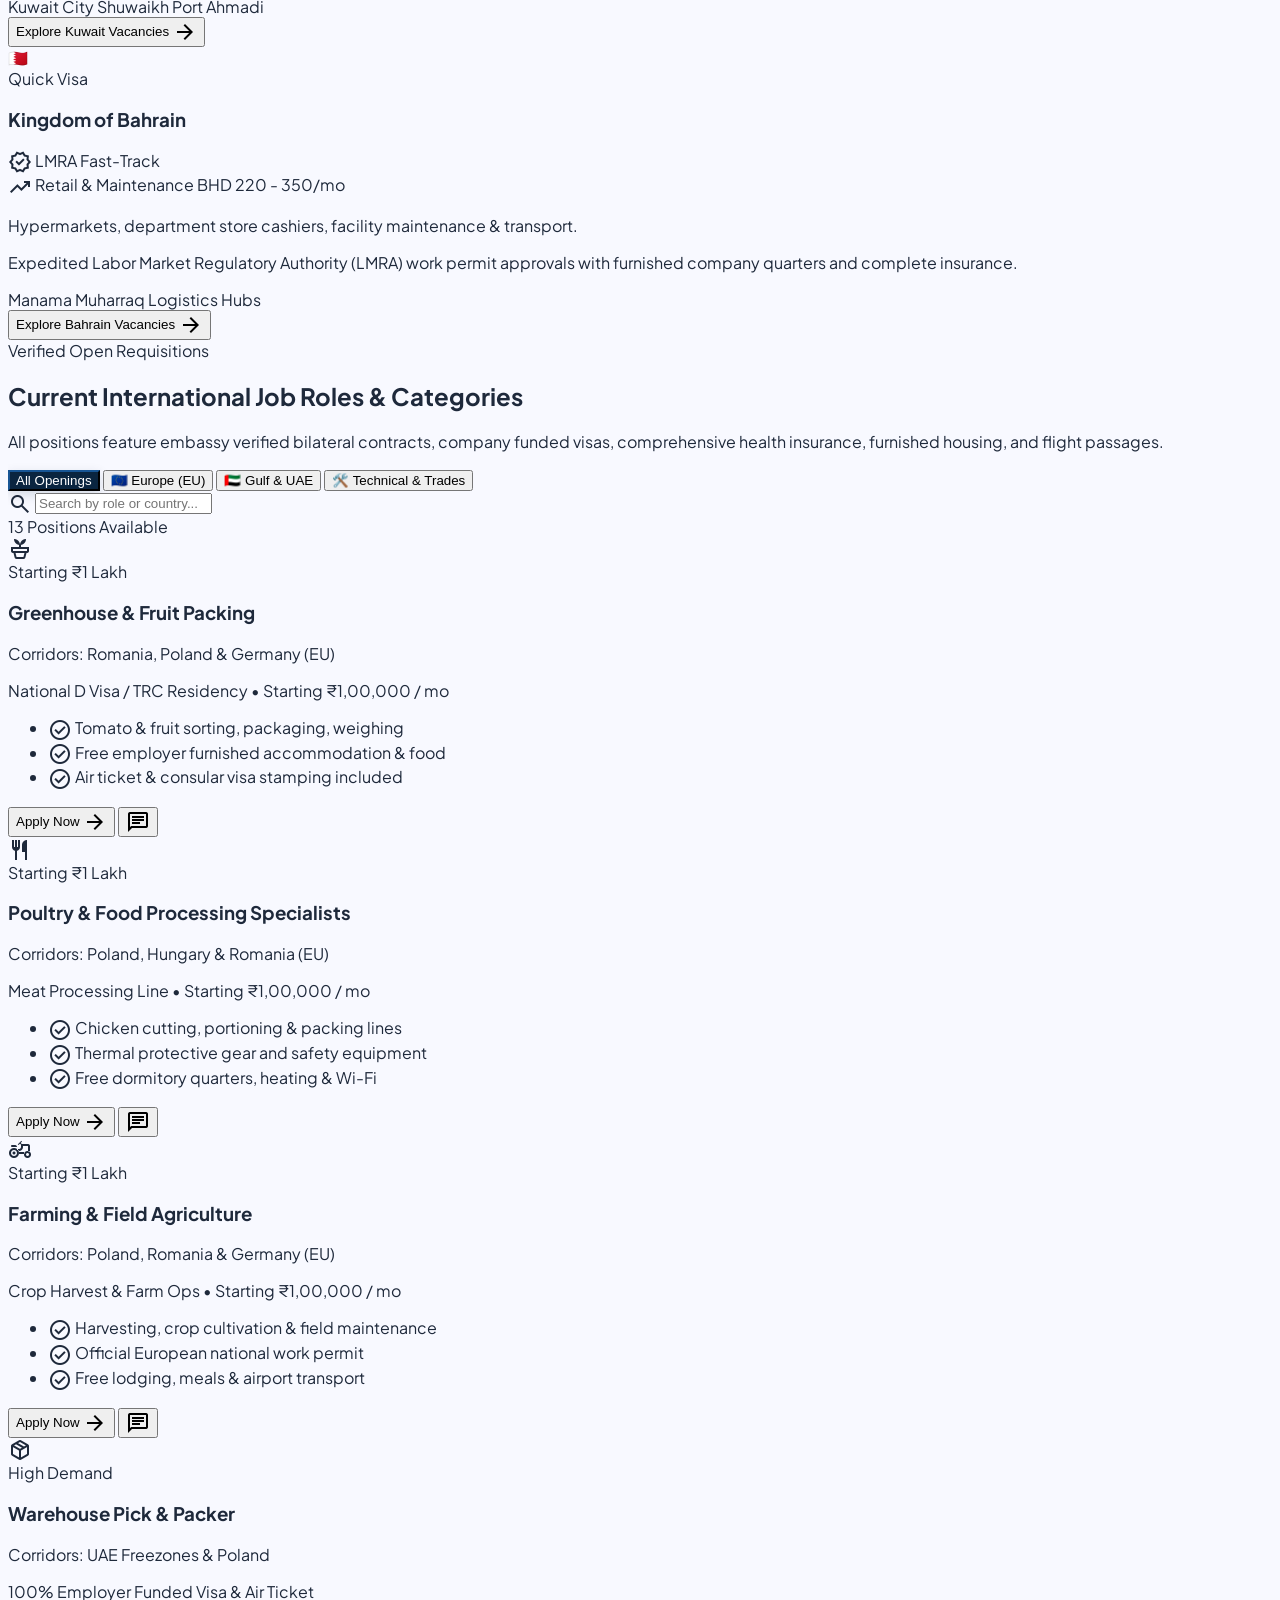
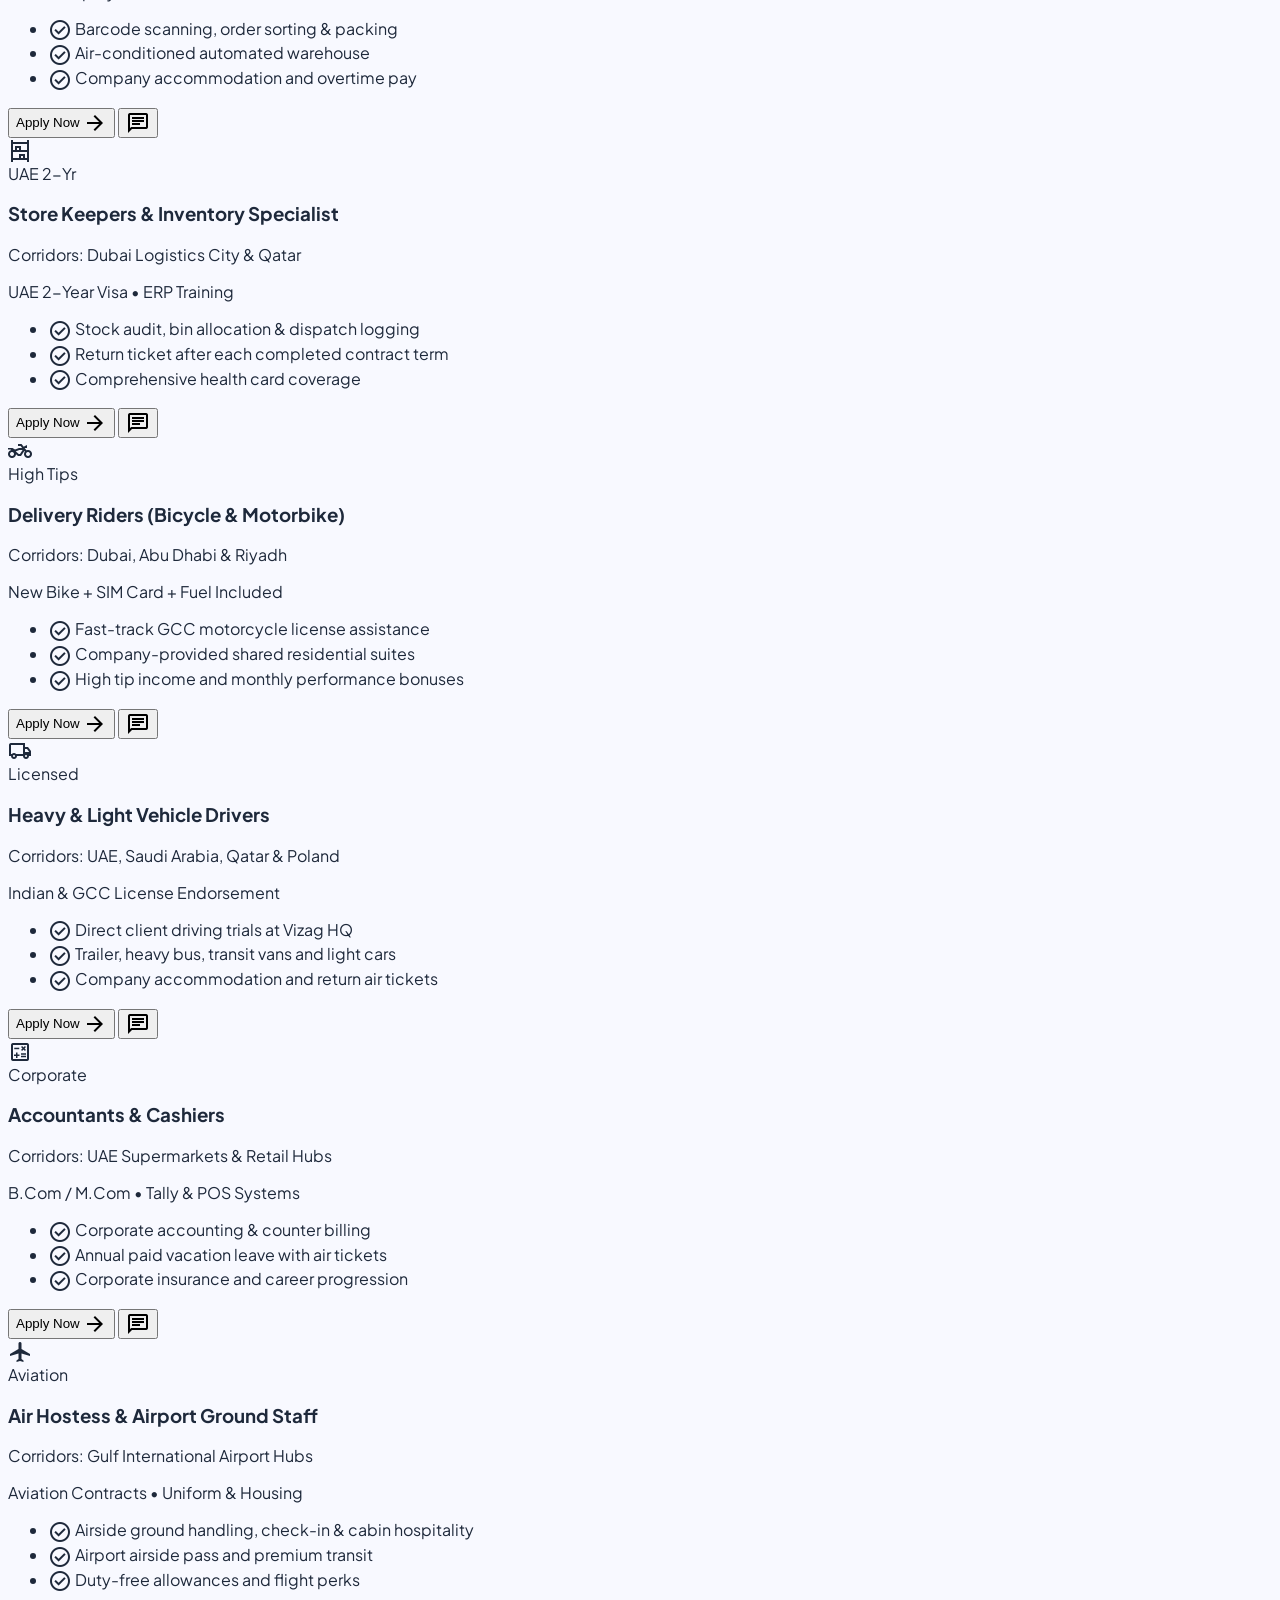
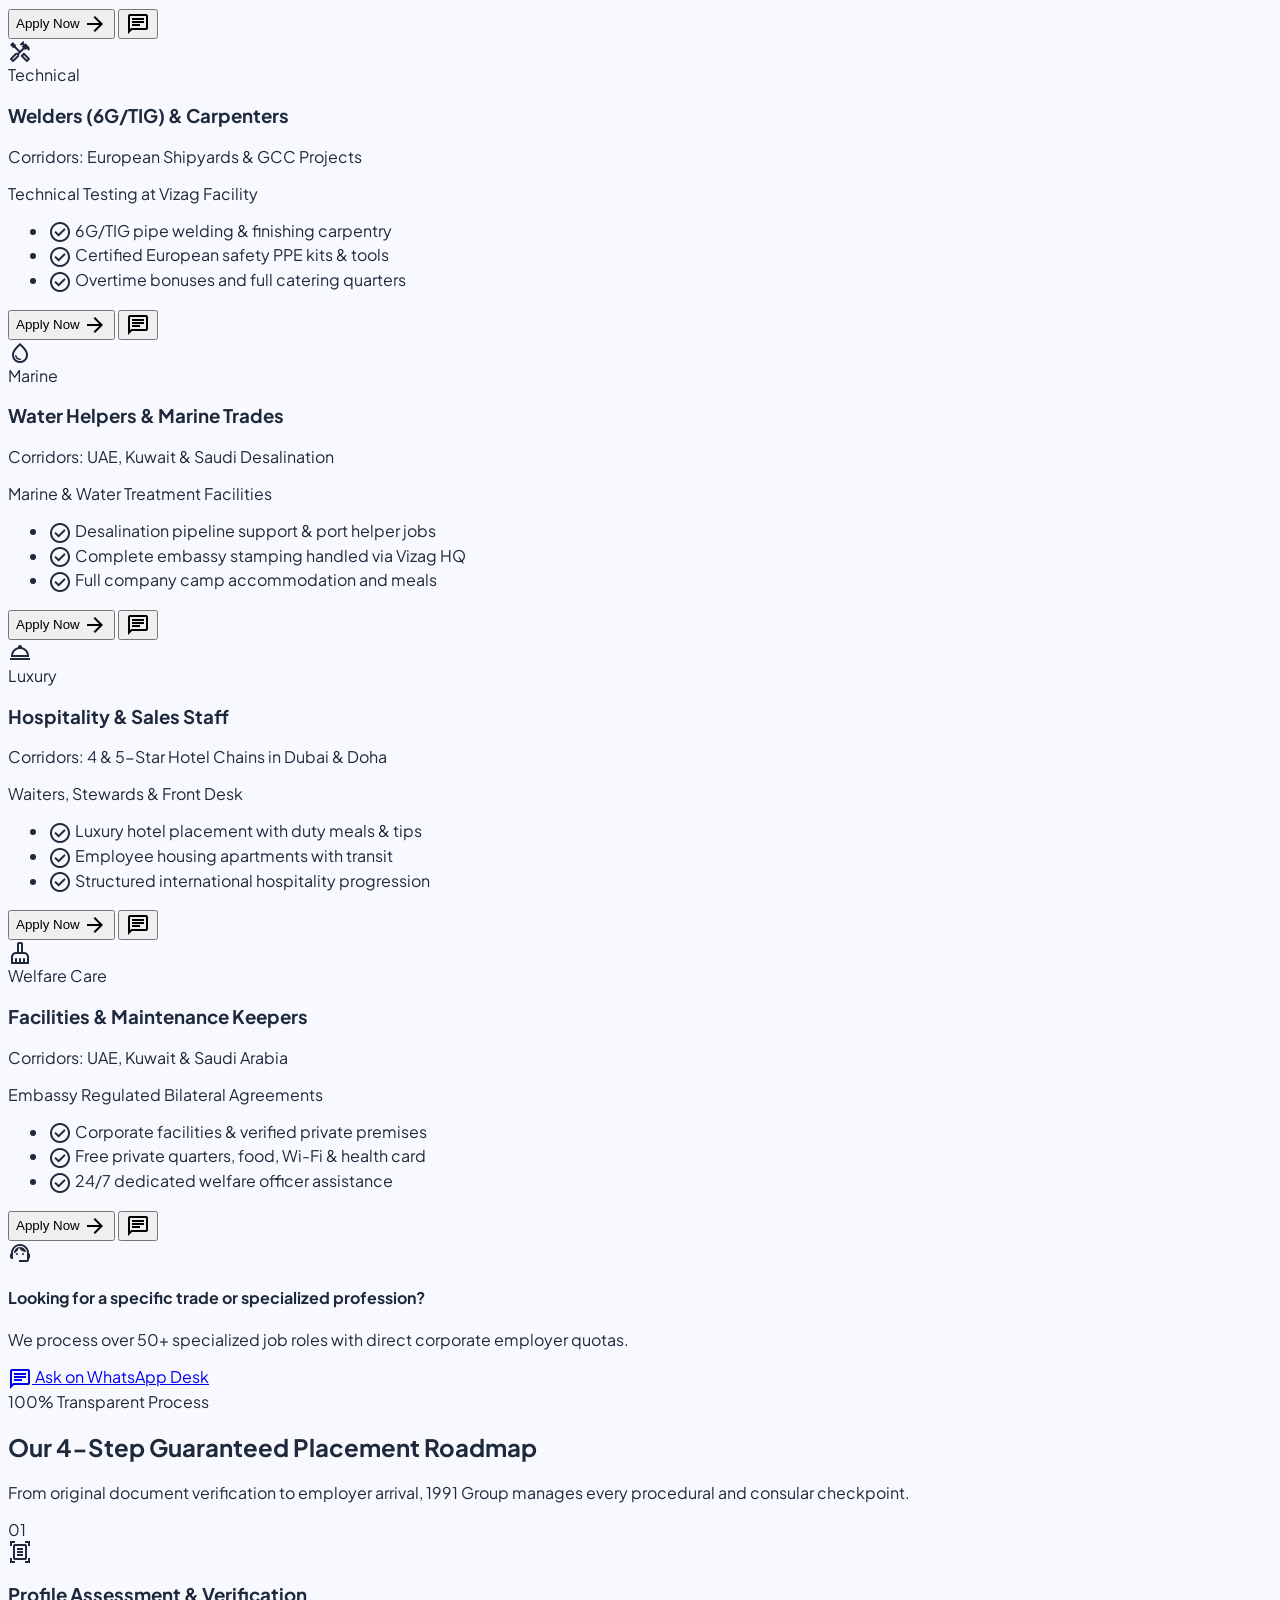
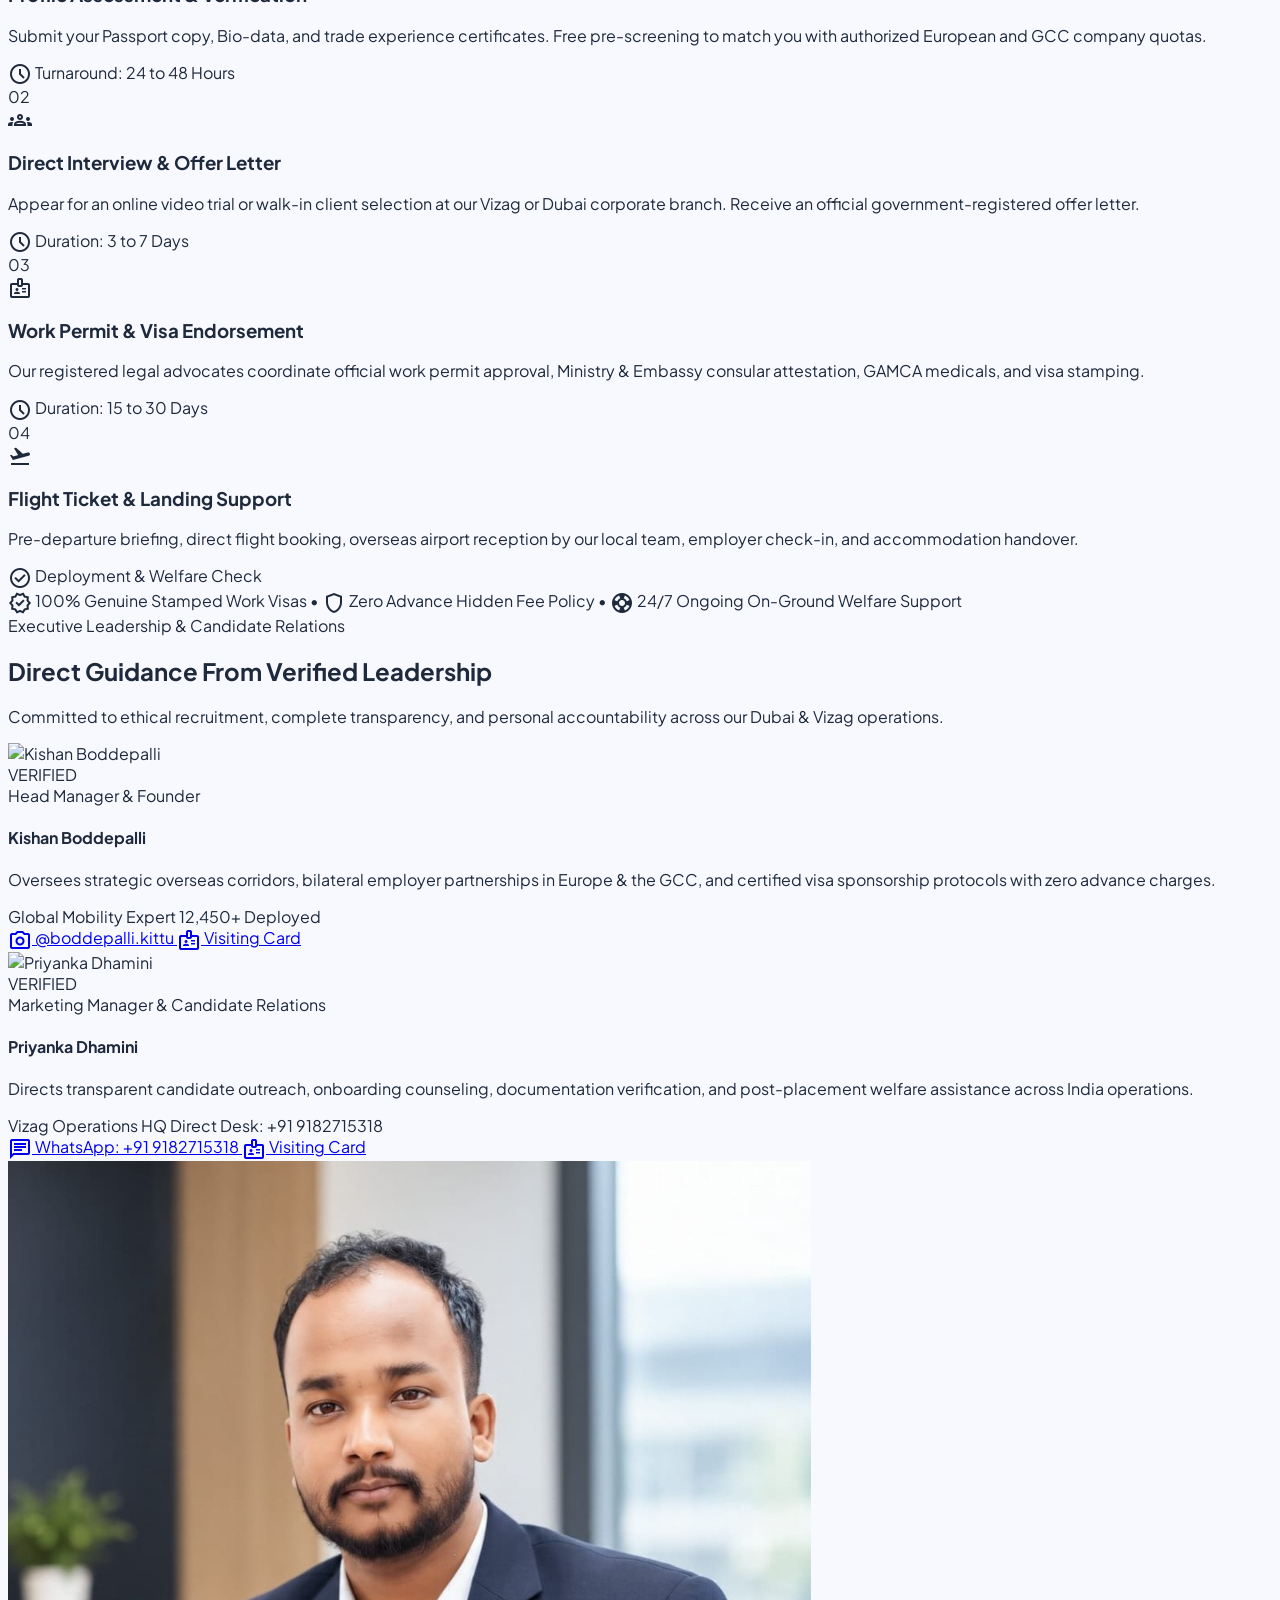
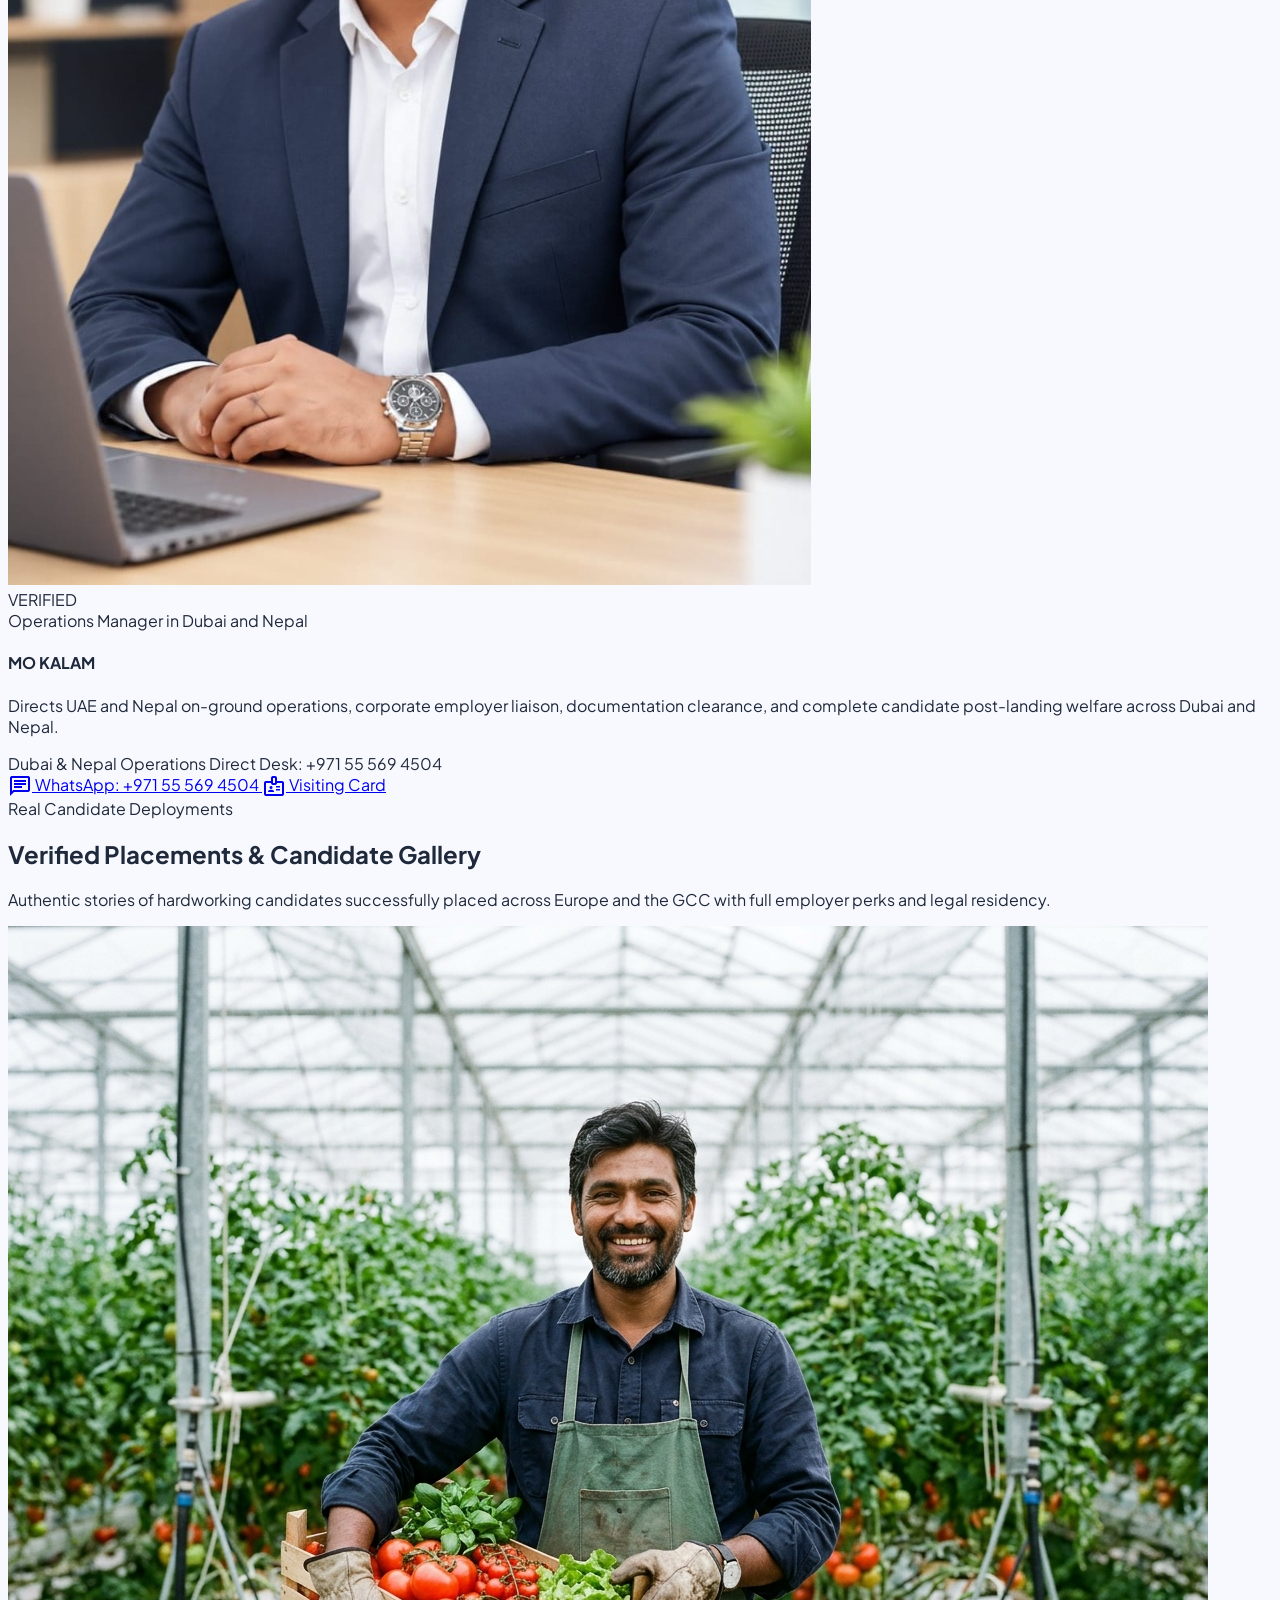
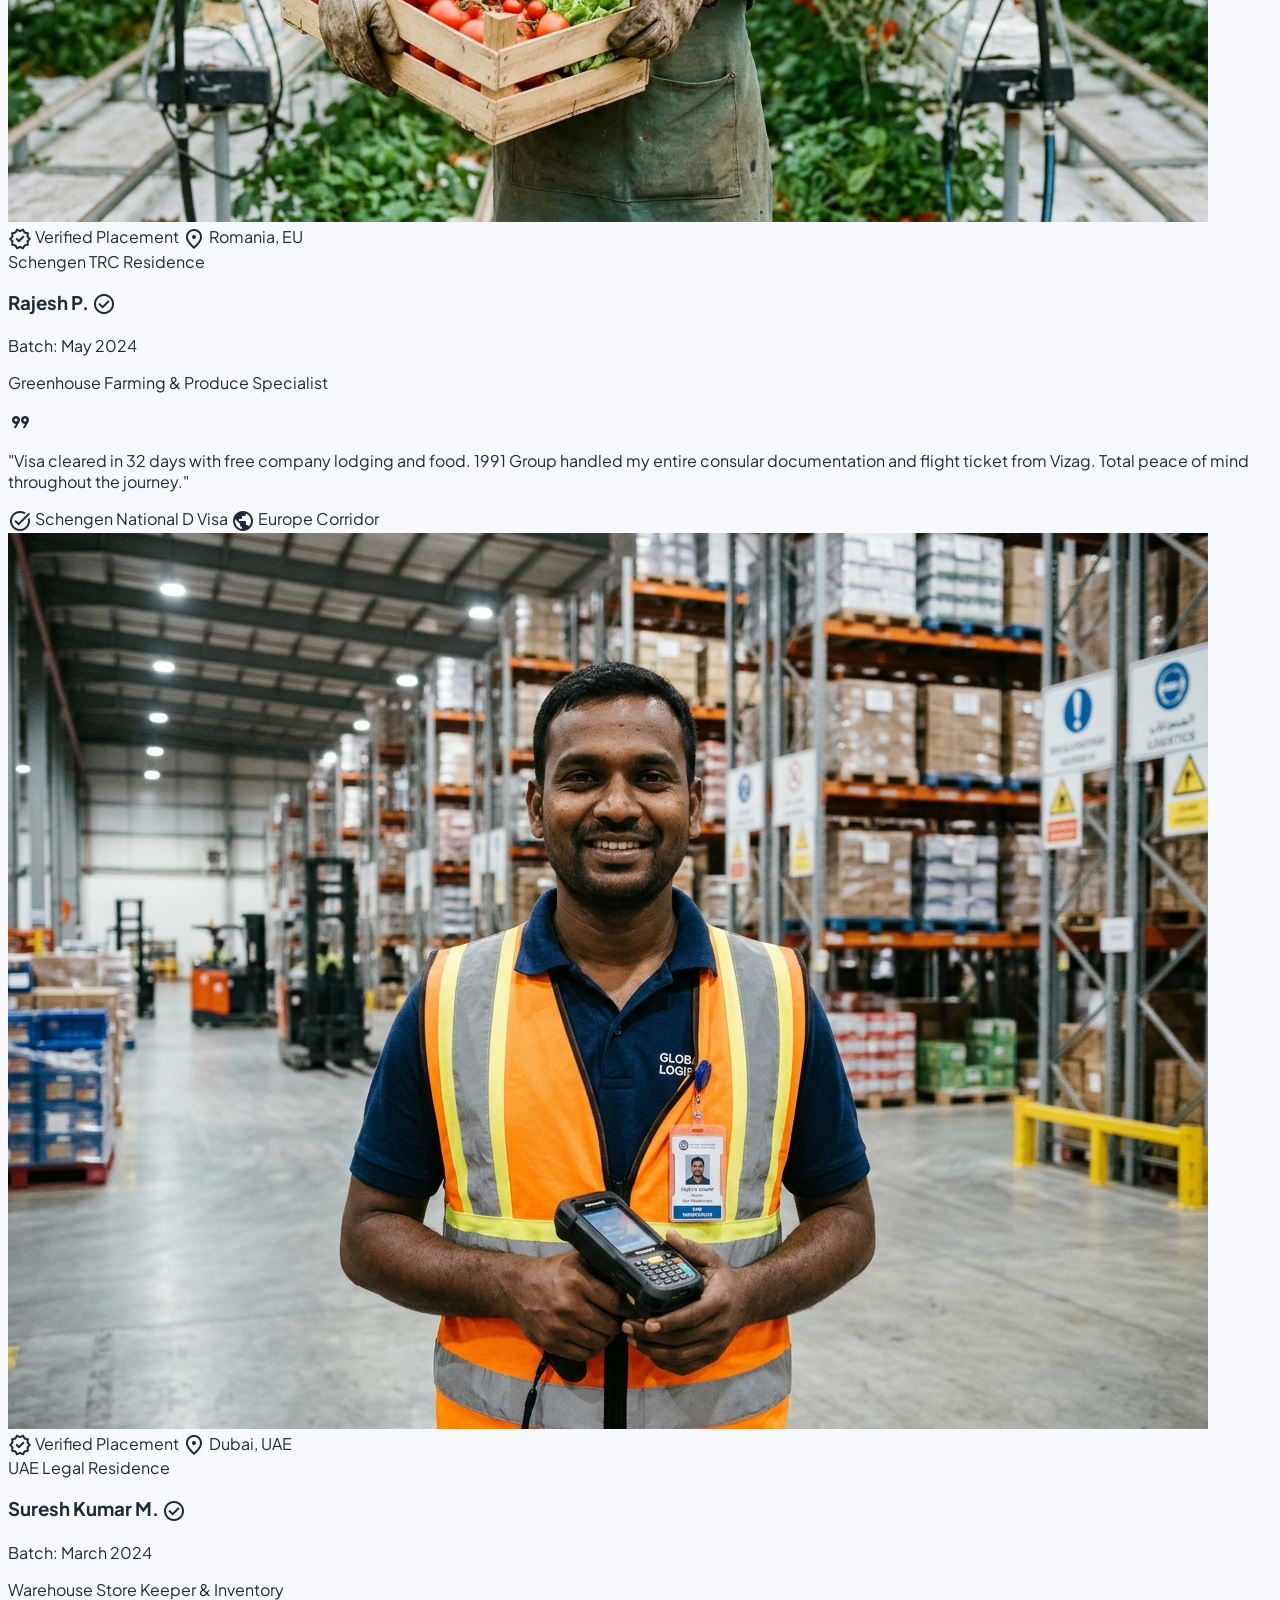
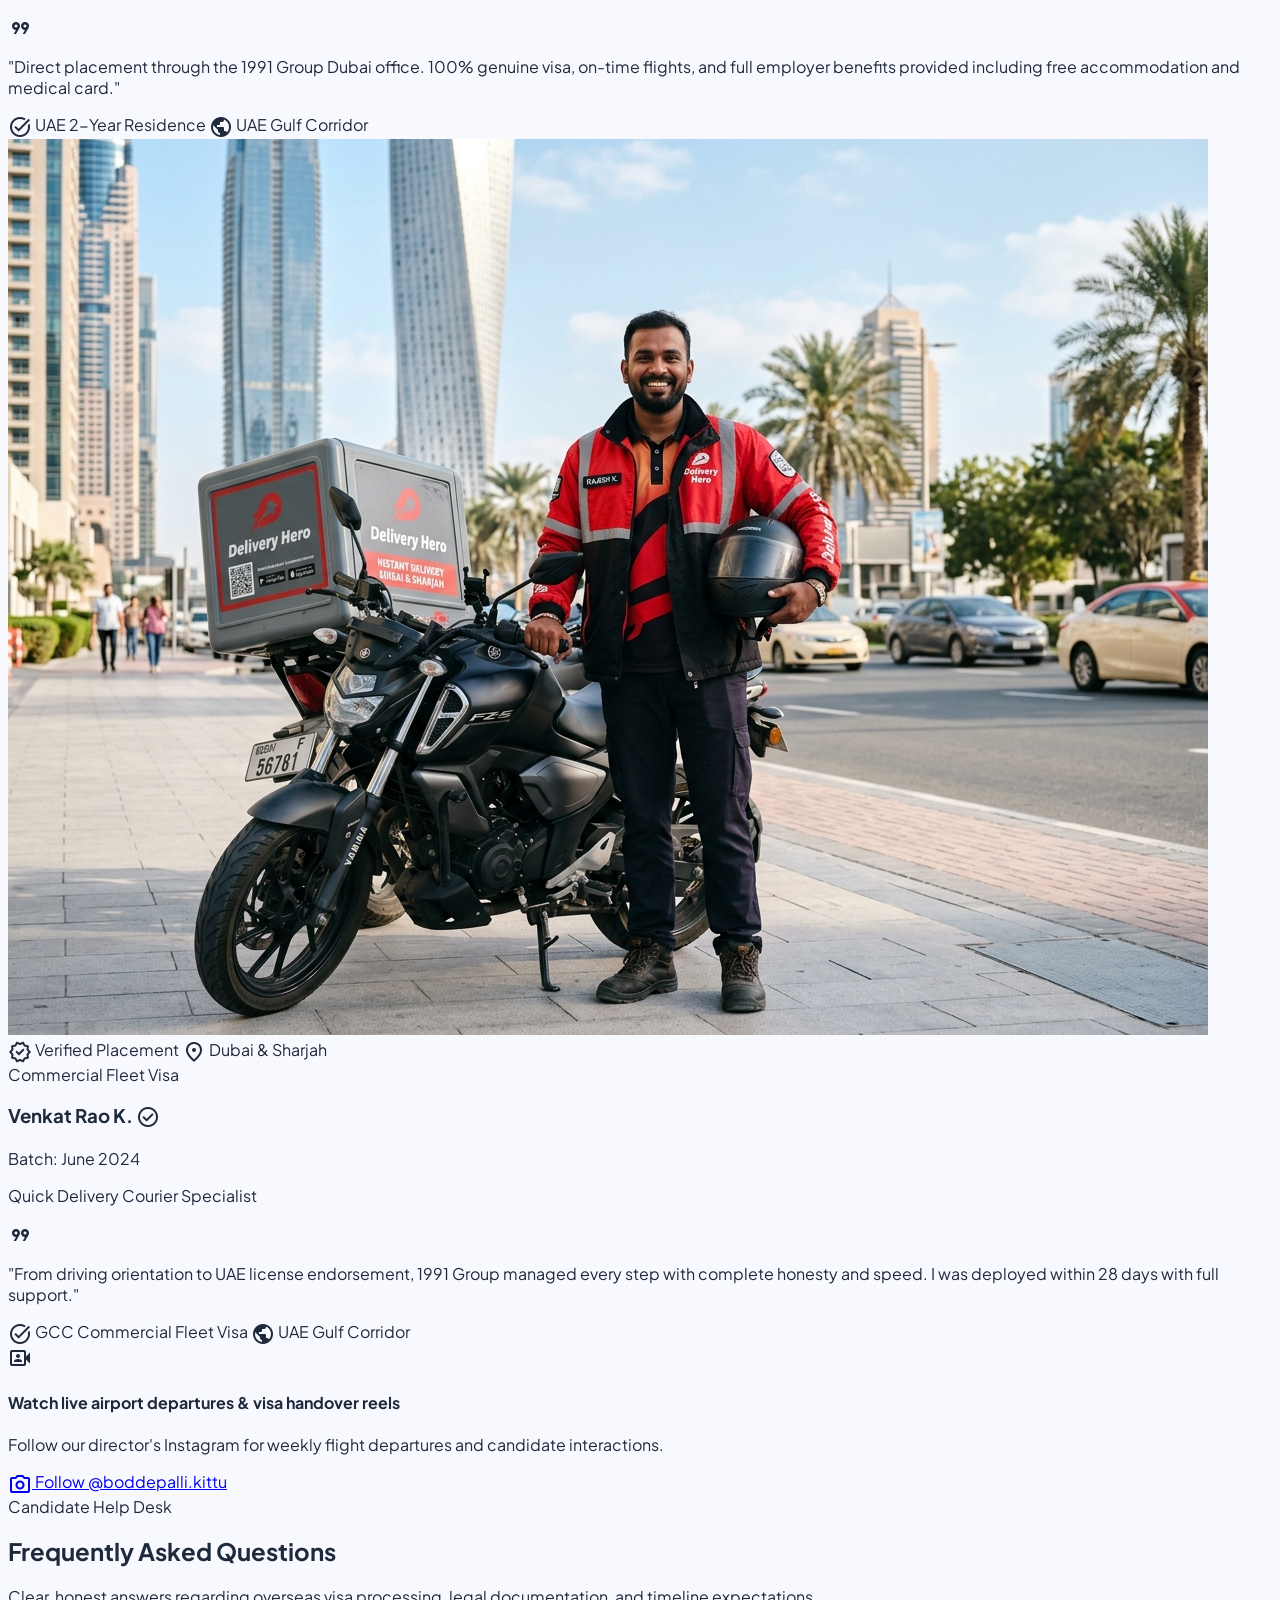
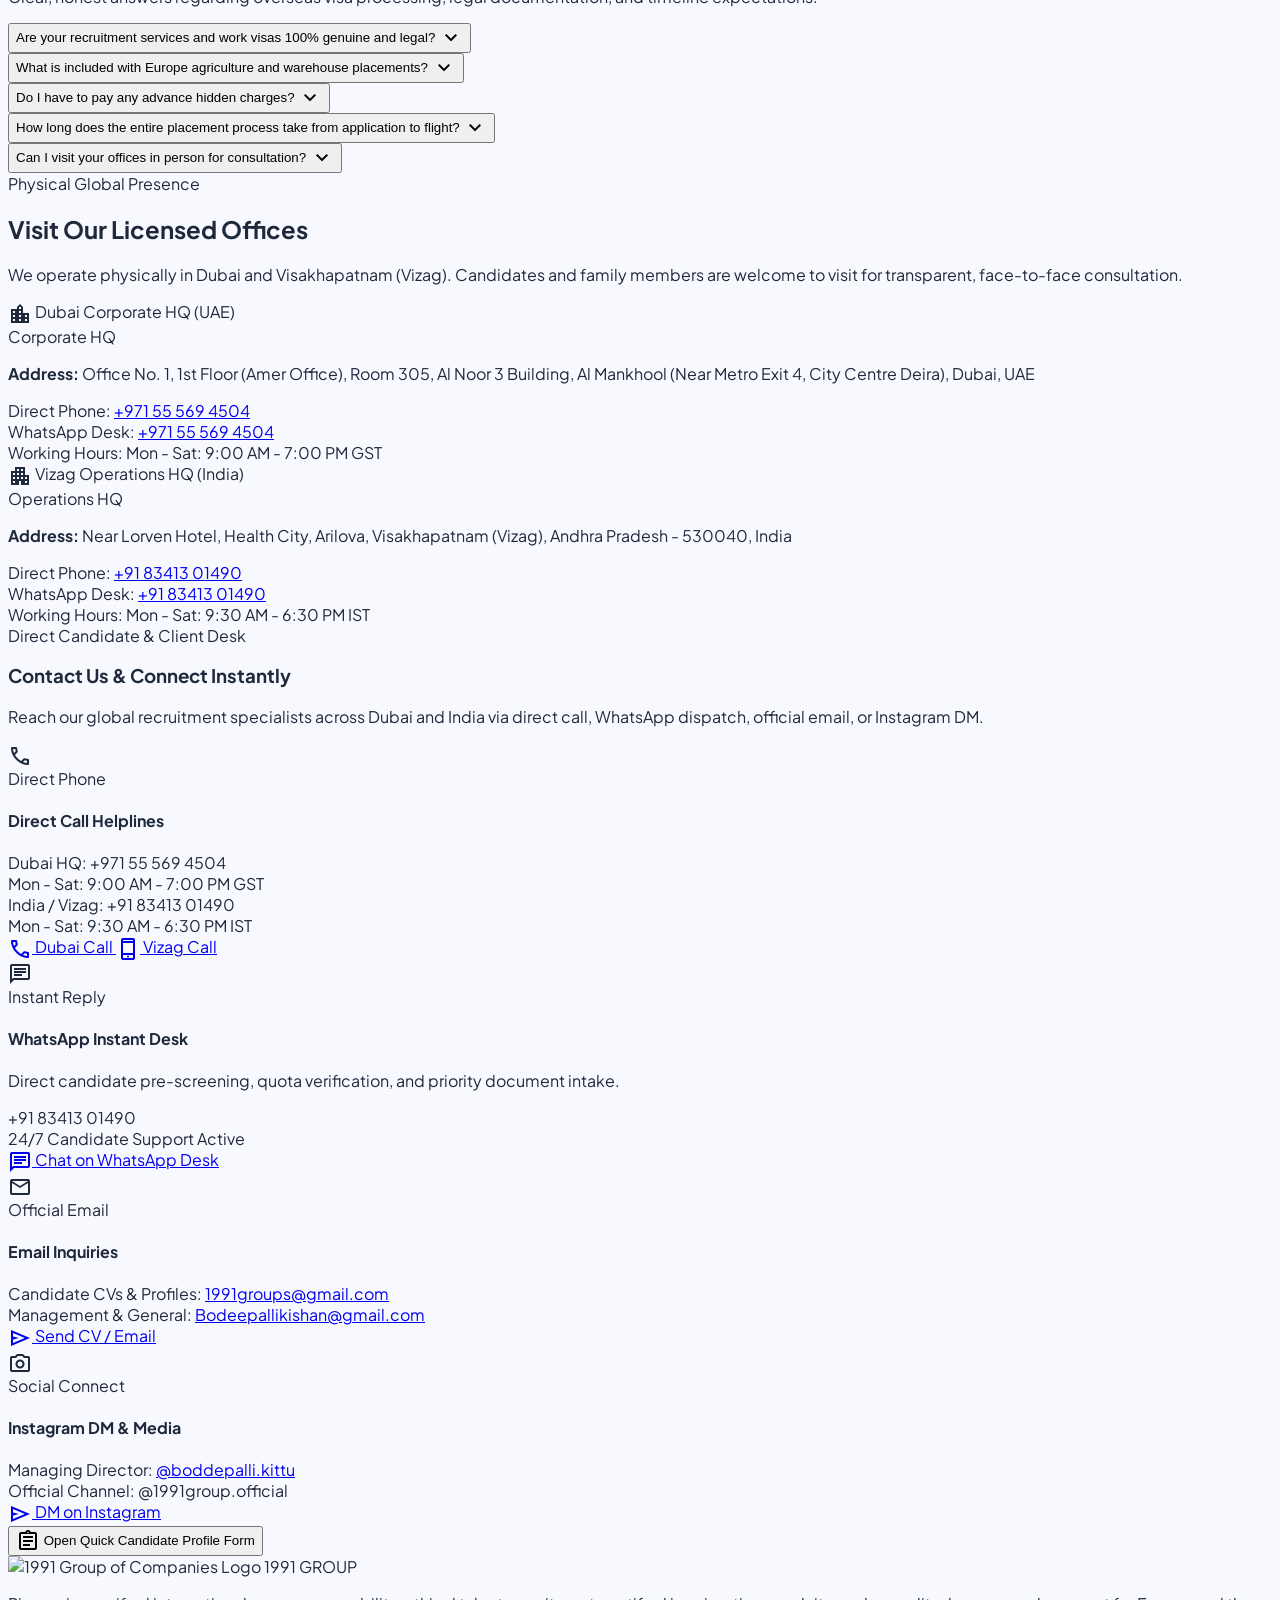
==== commit 2605975f: "feat: integrate visiting cards suite for company and leadership with QR codes, filter tabs, and resp" ====
--- a/index.html
+++ b/index.html
@@ -216,6 +216,7 @@
         <a href="#candidate-gallery" class="px-2.5 py-1.5 rounded-full hover:bg-white hover:text-emerald-600 transition-all">Gallery</a>
         <a href="#leadership" class="px-2.5 py-1.5 rounded-full hover:bg-white hover:text-emerald-600 transition-all">Leadership</a>
         <a href="#offices" class="px-2.5 py-1.5 rounded-full hover:bg-white hover:text-emerald-600 transition-all">Offices</a>
+        <a href="card.html" target="_blank" class="px-2.5 py-1.5 rounded-full hover:bg-white text-emerald-700 font-bold hover:text-emerald-600 transition-all flex items-center gap-1"><span class="material-symbols-outlined text-[14px]">badge</span> Cards</a>
       </nav>
 
       <!-- Call to Action Desk & Direct Links -->
@@ -341,6 +342,12 @@
             </span>
             <span class="material-symbols-outlined text-xs text-slate-400">chevron_right</span>
           </a>
+          <a href="card.html" target="_blank" class="p-2.5 rounded-xl bg-emerald-50 text-emerald-800 font-bold hover:bg-emerald-100 transition-colors flex items-center justify-between">
+            <span class="flex items-center gap-3">
+              <span class="material-symbols-outlined text-emerald-600 text-lg">badge</span> Visiting Cards (Print &amp; QR)
+            </span>
+            <span class="material-symbols-outlined text-xs text-emerald-600">open_in_new</span>
+          </a>
         </nav>
 
         <!-- Theme Switcher in Mobile Drawer -->
@@ -1172,11 +1179,6 @@
             <li><a class="hover:text-emerald-400 transition-colors flex items-center gap-1" href="#corridors"><span class="material-symbols-outlined text-xs text-emerald-400">check</span> State of Qatar (Doha)</a></li>
             <li><a class="hover:text-emerald-400 transition-colors flex items-center gap-1" href="#corridors"><span class="material-symbols-outlined text-xs text-emerald-400">check</span> Kuwait &amp; Kingdom of Bahrain</a></li>
           </ul>
-          <div class="pt-3">
-            <span class="inline-block px-3 py-1 rounded-md bg-white/5 text-slate-300 border border-white/10 text-[11px]" data-bind="site.isoBadge">
-              ISO 9001:2015 Certified Agency
-            </span>
-          </div>
         </div>
 
       </div>
@@ -1185,8 +1187,8 @@
       <div class="pt-8 flex flex-col sm:flex-row items-center justify-between gap-4 text-slate-400 text-xs">
         <p>© <span data-bind="currentYear">2026</span> <span data-bind="site.companyName">1991 Group of Companies</span>. All Rights Reserved. International Overseas Manpower &amp; Placement Consultancy.</p>
         <div class="flex items-center gap-5">
+          <a class="hover:text-emerald-400 text-slate-300 font-semibold transition-colors flex items-center gap-1" href="card.html" target="_blank"><span class="material-symbols-outlined text-xs text-emerald-400">badge</span> Official Visiting Cards</a>
           <a class="hover:text-white transition-colors" href="#hero">Ethical Recruitment Code</a>
-          <a class="hover:text-white transition-colors" href="#hero">Consular Disclaimer</a>
           <a class="hover:text-white transition-colors" href="#hero">Privacy Policy</a>
         </div>
       </div>
